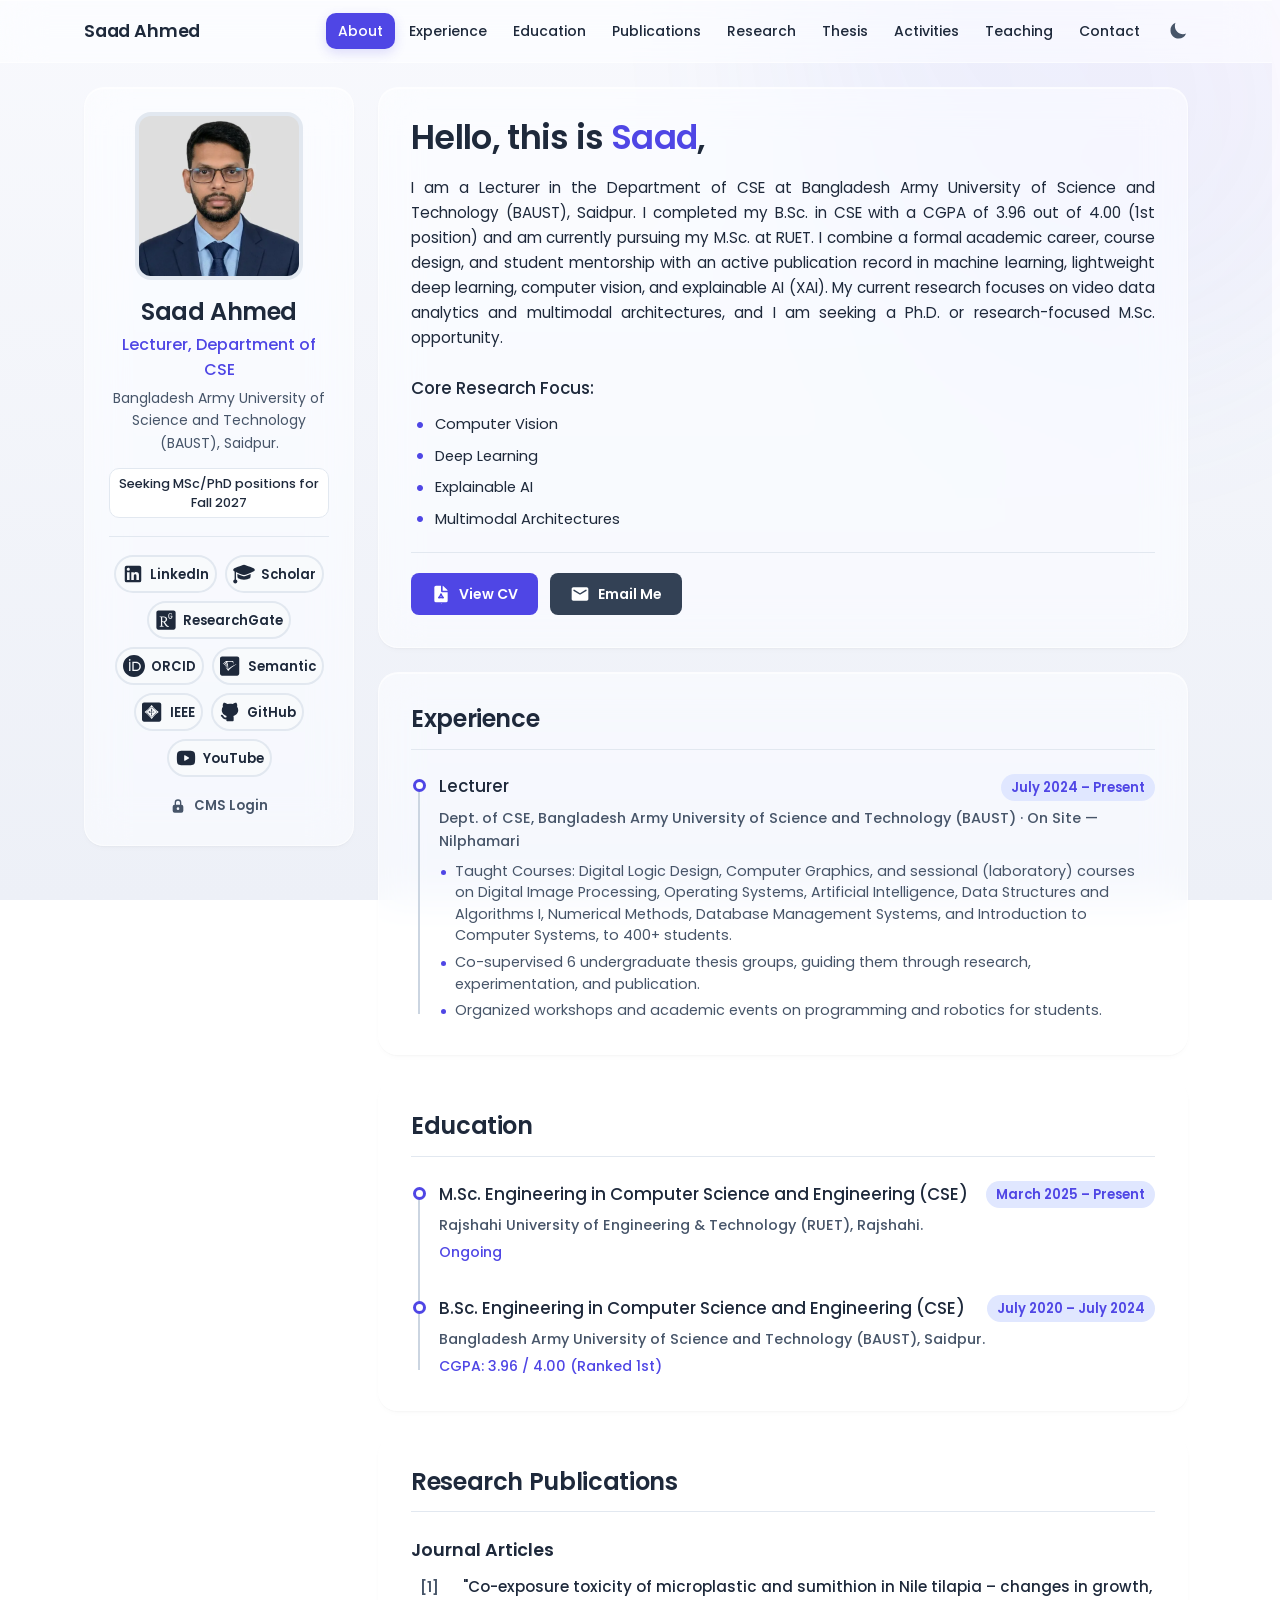
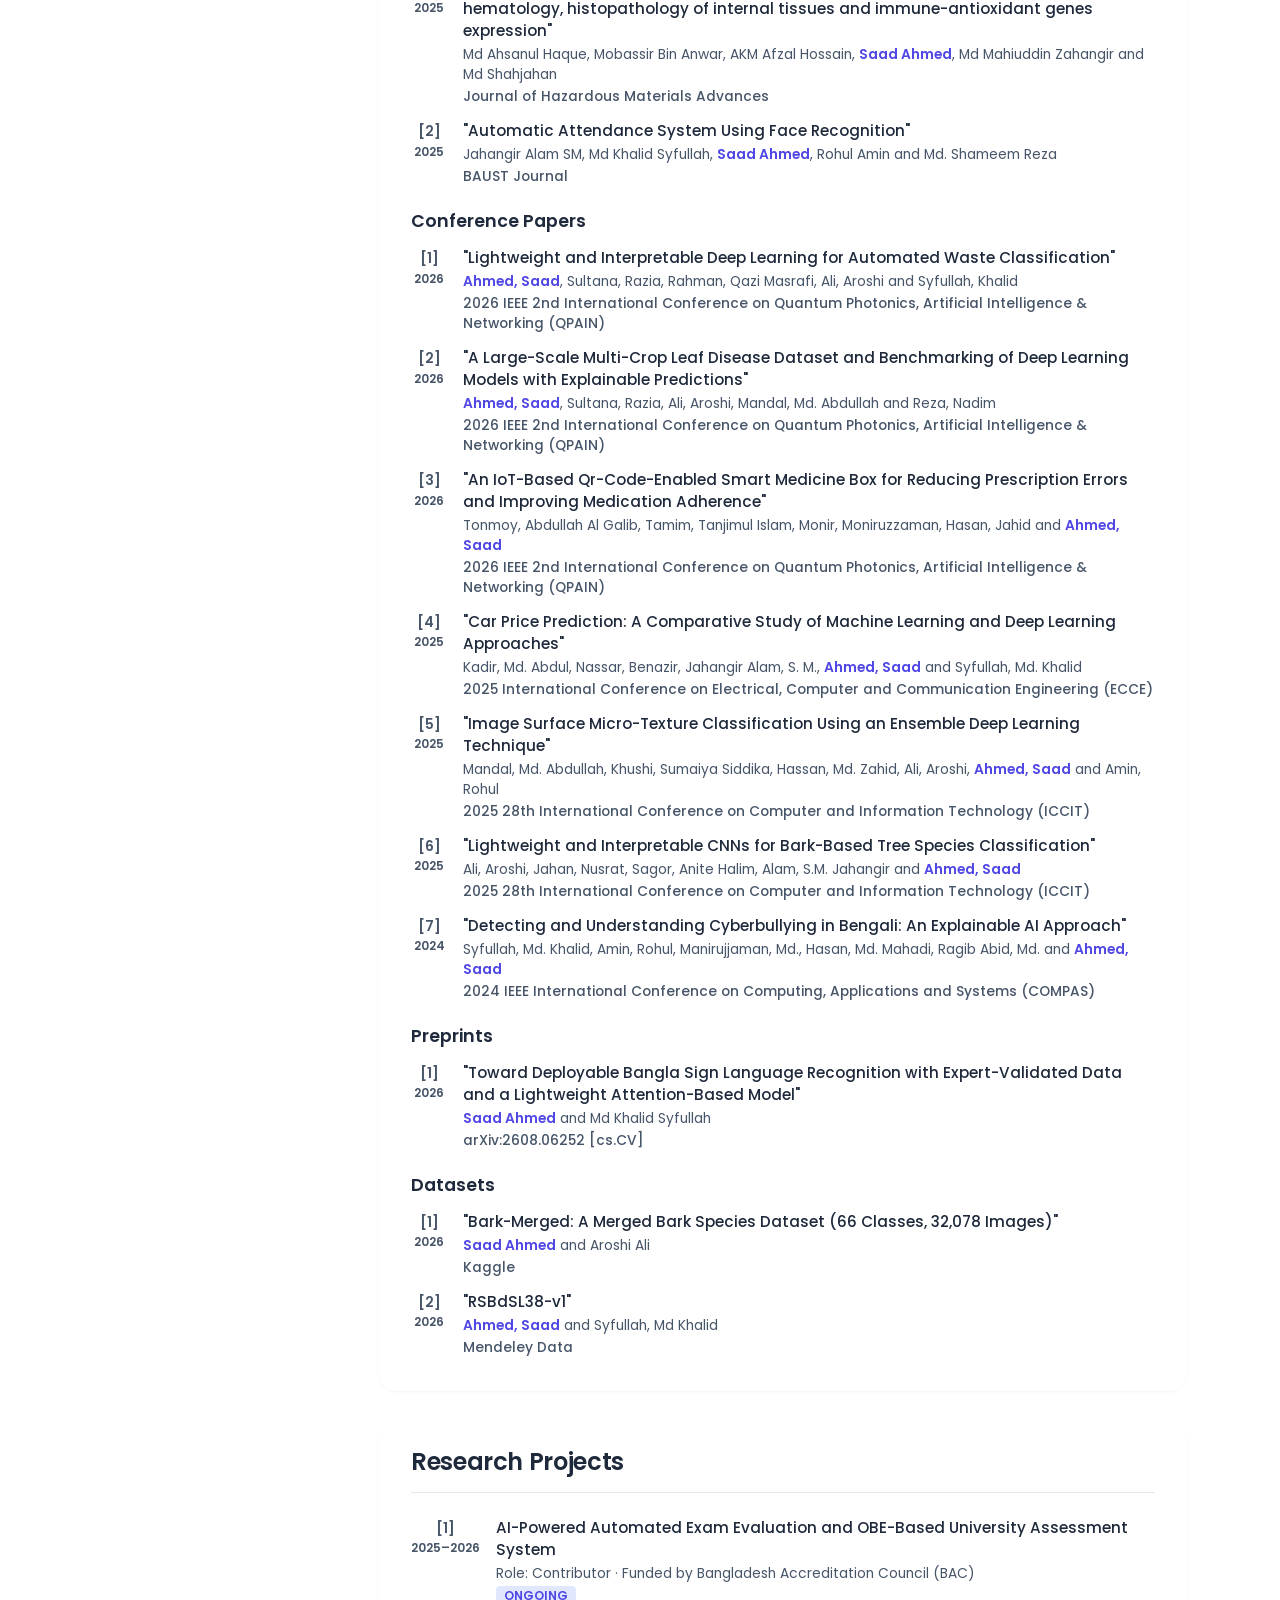
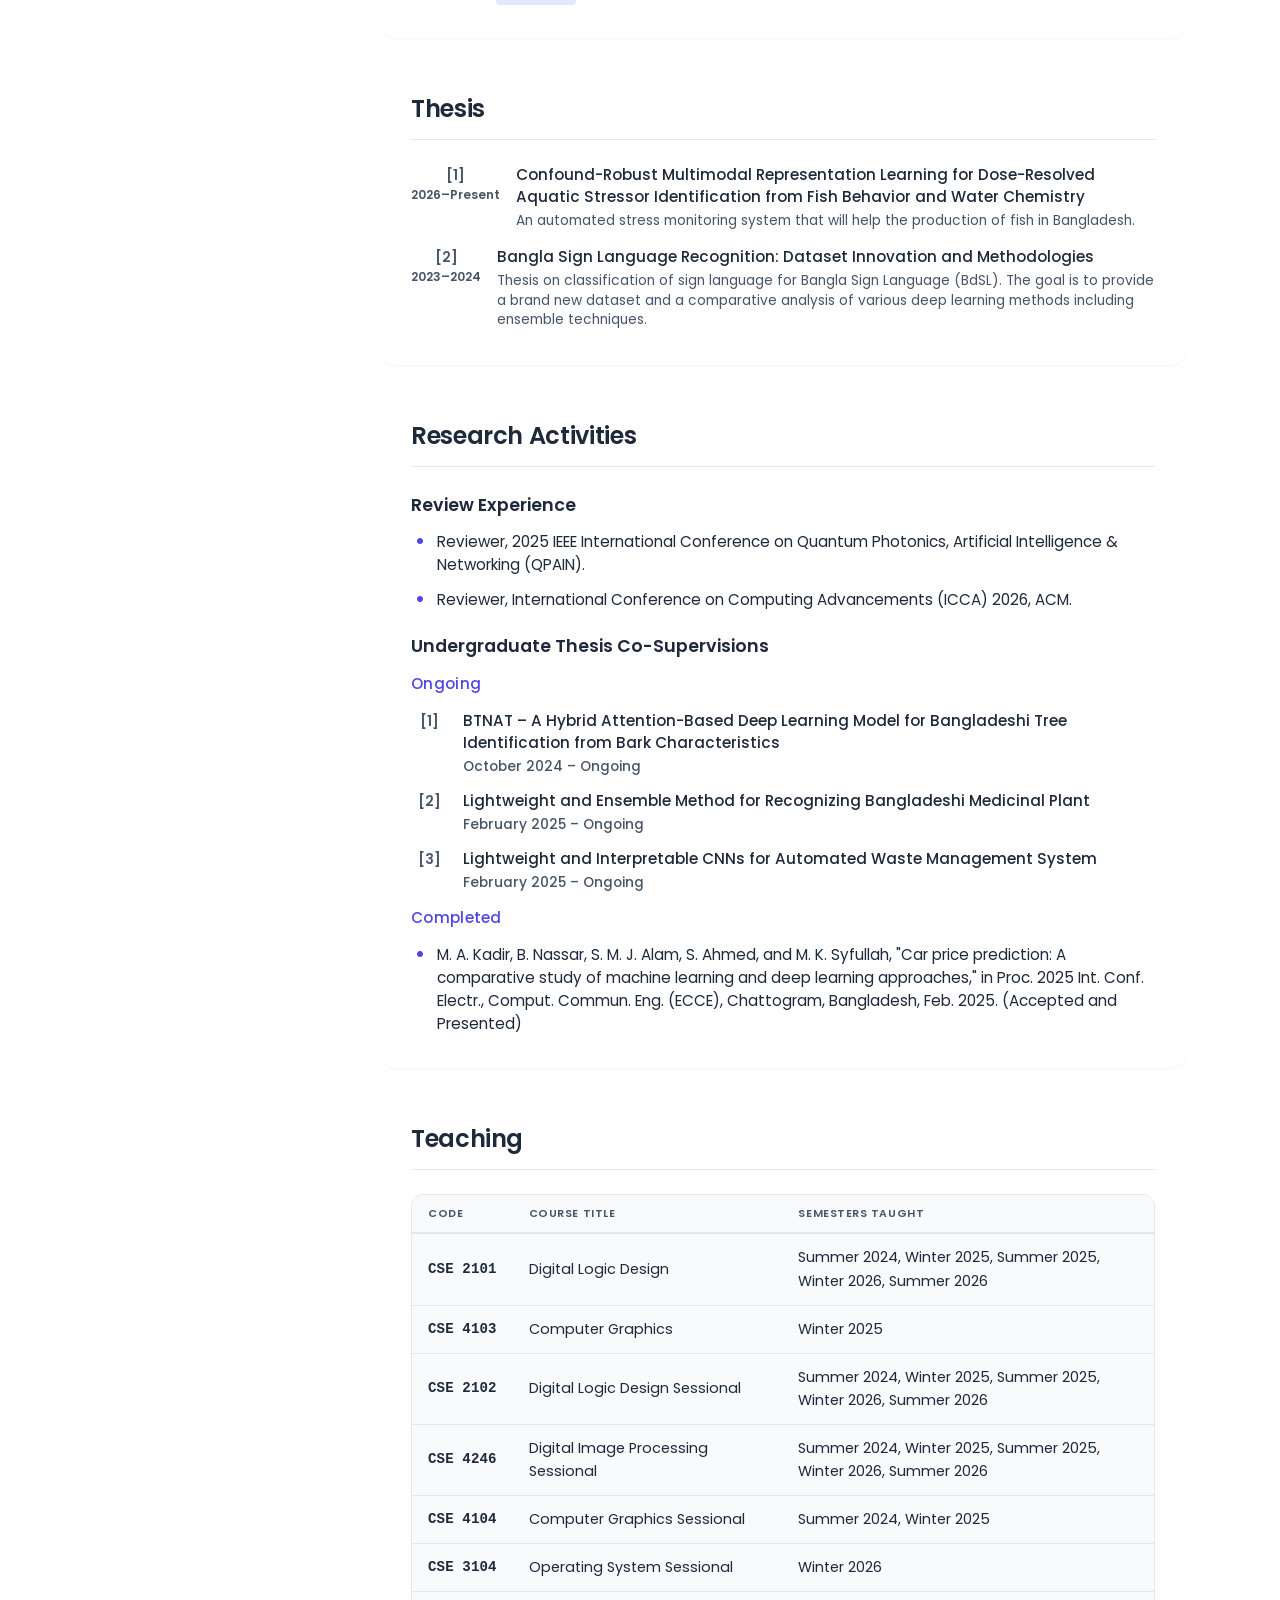
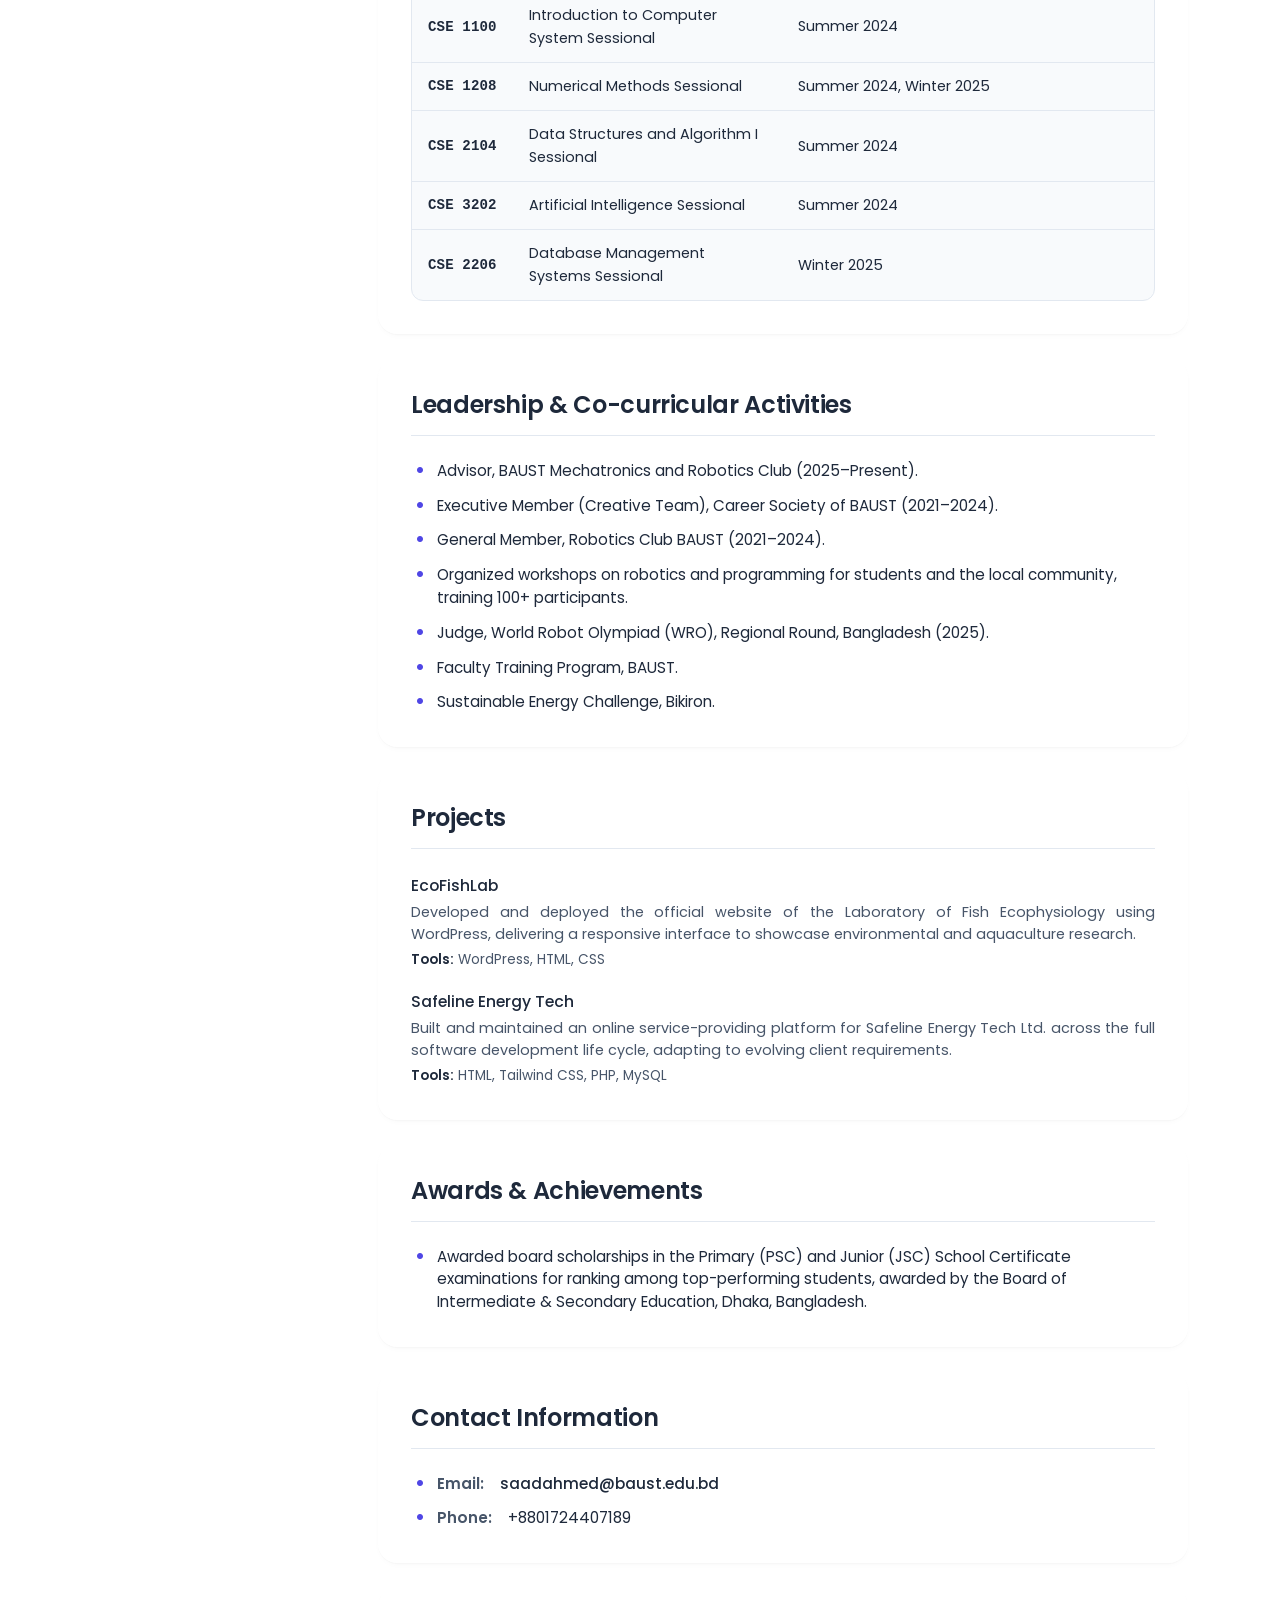
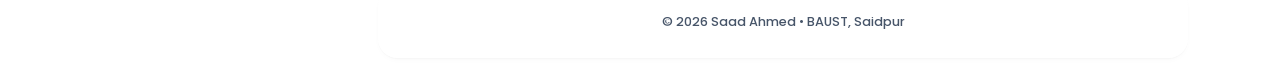
==== index.html @ bf37b059 "updated" ====
<!doctype html>
<html lang="en">
  <head>
    <meta charset="UTF-8" />
    <meta name="viewport" content="width=device-width, initial-scale=1.0" />
    <!-- ═══════════════════════════════════════════════════════════════════════
         SEO Meta Tags: title, description, keywords, canonical, Open Graph.
         Update these manually when role, name, institution, or summary changes.
         These tags control how the page appears in search engines and social media.
         ═══════════════════════════════════════════════════════════════════════ -->
    <title>Saad Ahmed | Lecturer &amp; Researcher | BAUST</title>
    <meta
      name="description"
      content="Saad Ahmed, Lecturer in the Department of CSE at Bangladesh Army University of Science and Technology (BAUST), Saidpur. Researcher in Computer Vision, Deep Learning &amp; Explainable AI (XAI)."
    />
    <meta
      name="keywords"
      content="Saad Ahmed, Saad Ahmed BAUST, Saad Ahmed Lecturer, Saad Ahmed CSE, Saad Ahmed researcher, BAUST CSE, Bangladesh Army University of Science and Technology, Lecturer CSE BAUST, Saidpur, Computer Vision, Deep Learning, Explainable AI, XAI, Multimodal Learning, Lightweight Deep Learning, Image Processing"
    />
    <meta name="author" content="Saad Ahmed" />
    <meta
      name="robots"
      content="index, follow, max-image-preview:large, max-snippet:-1, max-video-preview:-1"
    />
    <meta
      name="google-site-verification"
      content="pctMm_Owh-_QShAJJ7RtRTMfEa1V7vJIi4-xyTDNKeA"
    />
    <link rel="canonical" href="https://saadbaust.github.io/" />
    <meta property="og:type" content="profile" />
    <meta
      property="og:title"
      content="Saad Ahmed | Lecturer &amp; Researcher | BAUST"
    />
    <meta
      property="og:description"
      content="Saad Ahmed, Lecturer in the Department of CSE at Bangladesh Army University of Science and Technology (BAUST), Saidpur. Researcher in Computer Vision, Deep Learning &amp; Explainable AI (XAI)."
    />
    <meta property="og:url" content="https://saadbaust.github.io/" />
    <meta
      property="og:image"
      content="https://saadbaust.github.io/images/saadahmed.png"
    />
    <meta
      property="og:image:secure_url"
      content="https://saadbaust.github.io/images/saadahmed.png"
    />
    <meta
      property="og:image:alt"
      content="Saad Ahmed — Lecturer at BAUST, Researcher in Image Processing and Computer Vision"
    />
    <meta property="og:image:type" content="image/png" />
    <!-- NOTE: keep these width/height values matching the ACTUAL pixel size of
         images/saadahmed.png. For best results in Google / link previews use a
         square image of at least 460×460 (ideally ~1200×1200) and update both
         numbers below + the same dimensions in the JSON-LD ImageObject. -->
    <meta property="og:image:width" content="875" />
    <meta property="og:image:height" content="875" />
    <meta property="og:site_name" content="Saad Ahmed | BAUST" />
    <meta property="og:locale" content="en_US" />
    <meta property="profile:first_name" content="Saad" />
    <meta property="profile:last_name" content="Ahmed" />
    <meta property="profile:username" content="saadbaust" />
    <meta name="twitter:card" content="summary" />
    <meta
      name="twitter:title"
      content="Saad Ahmed | Lecturer &amp; Researcher | BAUST"
    />
    <meta
      name="twitter:description"
      content="Saad Ahmed, Lecturer in the Department of CSE at Bangladesh Army University of Science and Technology (BAUST), Saidpur. Researcher in Computer Vision, Deep Learning &amp; Explainable AI (XAI)."
    />
    <meta
      name="twitter:image"
      content="https://saadbaust.github.io/images/saadahmed.png"
    />
    <meta
      name="twitter:image:alt"
      content="Saad Ahmed — Lecturer at BAUST, Researcher in Image Processing and Computer Vision"
    />

    <!-- ═══════════════════════════════════════════════════════════════════════
         Structured Data (JSON-LD): Schema.org markup for rich search results.
         Enables Google to display enhanced profile cards and academic credentials.
         IMPORTANT: Keep "dateModified" here synchronized with sitemap.xml <lastmod>.
         Update both whenever content changes significantly.
         ═══════════════════════════════════════════════════════════════════════ -->
    <script type="application/ld+json">
      {
        "@context": "https://schema.org",
        "@graph": [
          {
            "@type": "WebSite",
            "@id": "https://saadbaust.github.io/#website",
            "url": "https://saadbaust.github.io/",
            "name": "Saad Ahmed | BAUST",
            "description": "Official academic portfolio of Saad Ahmed, Lecturer in the Department of CSE at Bangladesh Army University of Science and Technology (BAUST).",
            "inLanguage": "en",
            "publisher": { "@id": "https://saadbaust.github.io/#person" }
          },
          {
            "@type": "ImageObject",
            "@id": "https://saadbaust.github.io/#profile-image",
            "url": "https://saadbaust.github.io/images/saadahmed.png",
            "contentUrl": "https://saadbaust.github.io/images/saadahmed.png",
            "width": 875,
            "height": 875,
            "caption": "Saad Ahmed — Lecturer, Department of CSE, BAUST"
          },
          {
            "@type": "CollegeOrUniversity",
            "@id": "https://baust.edu.bd/#organization",
            "name": "Bangladesh Army University of Science and Technology (BAUST)",
            "alternateName": "BAUST",
            "url": "https://baust.edu.bd"
          },
          {
            "@type": "CollegeOrUniversity",
            "@id": "https://www.ruet.ac.bd/#organization",
            "name": "Rajshahi University of Engineering & Technology (RUET)",
            "alternateName": "RUET",
            "url": "https://www.ruet.ac.bd"
          },
          {
            "@type": "ProfilePage",
            "@id": "https://saadbaust.github.io/#webpage",
            "url": "https://saadbaust.github.io/",
            "name": "Saad Ahmed | Lecturer & Researcher | BAUST",
            "description": "Official portfolio of Saad Ahmed, Lecturer in the Department of CSE at Bangladesh Army University of Science and Technology (BAUST), Saidpur. Researcher in Computer Vision, Deep Learning, and Explainable AI.",
            "inLanguage": "en",
            "isPartOf": { "@id": "https://saadbaust.github.io/#website" },
            "primaryImageOfPage": {
              "@id": "https://saadbaust.github.io/#profile-image"
            },
            "image": { "@id": "https://saadbaust.github.io/#profile-image" },
            "mainEntity": { "@id": "https://saadbaust.github.io/#person" },
            "dateModified": "2026-07-26"
          },
          {
            "@type": "Person",
            "@id": "https://saadbaust.github.io/#person",
            "name": "Saad Ahmed",
            "alternateName": "Saad Ahmed BAUST",
            "givenName": "Saad",
            "familyName": "Ahmed",
            "description": "Lecturer at the Department of CSE, Bangladesh Army University of Science and Technology (BAUST), and a researcher in Computer Vision, Deep Learning, and Explainable AI.",
            "url": "https://saadbaust.github.io/",
            "mainEntityOfPage": {
              "@id": "https://saadbaust.github.io/#webpage"
            },
            "image": { "@id": "https://saadbaust.github.io/#profile-image" },
            "jobTitle": "Lecturer",
            "email": "saadahmed@baust.edu.bd",
            "telephone": "+8801724407189",
            "knowsLanguage": ["English", "Bengali"],
            "nationality": "Bangladeshi",
            "worksFor": { "@id": "https://baust.edu.bd/#organization" },
            "affiliation": { "@id": "https://baust.edu.bd/#organization" },
            "hasOccupation": {
              "@type": "Occupation",
              "name": "Lecturer, Department of Computer Science and Engineering"
            },
            "workLocation": {
              "@type": "Place",
              "name": "BAUST, Saidpur Campus",
              "address": {
                "@type": "PostalAddress",
                "addressLocality": "Saidpur",
                "addressRegion": "Rangpur",
                "addressCountry": "BD"
              }
            },
            "alumniOf": [
              { "@id": "https://www.ruet.ac.bd/#organization" },
              { "@id": "https://baust.edu.bd/#organization" }
            ],
            "sameAs": [
              "https://github.com/saadbaust",
              "https://linkedin.com/in/saadbaust",
              "https://scholar.google.com/citations?user=QFARjNcAAAAJ",
              "https://www.semanticscholar.org/author/Saad-Ahmed/2336915789",
              "https://www.researchgate.net/profile/Saad-Ahmed-96",
              "https://youtube.com/@saadbaust",
              "https://orcid.org/0009-0005-5614-3427",
              "https://ieeexplore.ieee.org/author/526065849930602"
            ],
            "knowsAbout": [
              "Computer Vision",
              "Deep Learning",
              "Explainable AI",
              "Multimodal Learning",
              "Lightweight Neural Architectures",
              "Machine Learning",
              "Image Processing"
            ]
          }
        ]
      }
    </script>

    <!-- <link rel="icon" type="image/png" href="images/saadahmed.png" /> -->

    <!-- Browser UI / address-bar color (matches light & dark themes). -->
    <meta
      name="theme-color"
      content="#f8f9fd"
      media="(prefers-color-scheme: light)"
    />
    <meta
      name="theme-color"
      content="#0b0f19"
      media="(prefers-color-scheme: dark)"
    />

    <!-- Apply saved/system theme BEFORE first paint to avoid a light/dark flash. -->
    <script>
      (function () {
        // Default to light (white) mode. Only switch to dark if the visitor
        // has manually chosen it before. No automatic OS-based dark mode.
        var t = localStorage.getItem("theme") || "light";
        document.documentElement.classList.toggle("dark", t === "dark");
      })();
    </script>

    <!-- Poppins web font. Loaded non-render-blocking via the media="print" swap
         trick so it never delays first paint / LCP; <noscript> keeps it working
         with JavaScript disabled. -->
    <link rel="preconnect" href="https://fonts.googleapis.com" />
    <link rel="preconnect" href="https://fonts.gstatic.com" crossorigin />
    <link
      rel="preload"
      as="style"
      href="https://fonts.googleapis.com/css2?family=Poppins:wght@300;400;500;600;700&display=swap"
    />
    <link
      href="https://fonts.googleapis.com/css2?family=Poppins:wght@300;400;500;600;700&display=swap"
      rel="stylesheet"
      media="print"
      onload="this.media='all'"
    />
    <noscript>
      <link
        href="https://fonts.googleapis.com/css2?family=Poppins:wght@300;400;500;600;700&display=swap"
        rel="stylesheet"
      />
    </noscript>

    <!-- ═══════════════════════════════════════════════════════════════════════
         All Styling: Inline CSS with CSS custom properties for theming.
         Light mode colors in :root | Dark mode overrides in html.dark
         No external stylesheets, fonts loaded from Google Fonts CDN.
         ═══════════════════════════════════════════════════════════════════════ -->
    <style>
      :root {
        --bg-main: linear-gradient(180deg, #f8f9fd 0%, #edf0f7 100%);
        --text-main: #1e293b;
        --text-muted: #475569;
        --brand-color: #4f46e5;
        --brand-muted: #e0e7ff;
        --card-bg: rgba(255, 255, 255, 0.52);
        --card-border: rgba(255, 255, 255, 0.55);
        --card-highlight: rgba(255, 255, 255, 0.65);
        --badge-bg: #f8fafc;
        --border-divider: #e2e8f0;
        --shadow:
          0 1px 2px rgba(2, 6, 23, 0.03), 0 3px 8px -4px rgba(2, 6, 23, 0.05);
        --glow-opacity: 0.1;
        --glow-blur: 90px;
        --timeline-line: #cbd5e1;
      }

      html.dark {
        --bg-main: #0b0f19;
        --text-main: #e2e8f0;
        --text-muted: #a3aec1;
        --brand-color: #818cf8;
        --brand-muted: #1e1b4b;
        --card-bg: rgba(17, 23, 40, 0.52);
        --card-border: rgba(129, 140, 248, 0.18);
        --card-highlight: rgba(255, 255, 255, 0.06);
        --badge-bg: #101729;
        --border-divider: #222d44;
        --shadow:
          0 1px 2px rgba(0, 0, 0, 0.12), 0 3px 10px -4px rgba(0, 0, 0, 0.18);
        --glow-opacity: 0.16;
        --glow-blur: 96px;
        --timeline-line: #334155;
      }

      * {
        box-sizing: border-box;
        margin: 0;
        padding: 0;
      }
      body {
        background: var(--bg-main);
        background-attachment: fixed;
        color: var(--text-main);
        font-family:
          "Poppins",
          system-ui,
          -apple-system,
          sans-serif;
        min-height: 100vh;
        display: flex;
        flex-direction: column;
        transition:
          background-color 0.3s,
          color 0.3s;
        line-height: 1.6;
        overflow-x: hidden;
      }

      ::-webkit-scrollbar {
        width: 8px;
        height: 8px;
      }
      ::-webkit-scrollbar-track {
        background: transparent;
      }
      ::-webkit-scrollbar-thumb {
        background: #cbd5e1;
        border-radius: 9999px;
      }
      html.dark ::-webkit-scrollbar-thumb {
        background: #334155;
      }
      ::-webkit-scrollbar-thumb:hover {
        background: #94a3b8;
      }

      .corner-glow {
        position: fixed;
        top: -280px;
        right: -150px;
        width: 700px;
        height: 700px;
        z-index: -10;
        pointer-events: none;
        border-radius: 50%;
        opacity: var(--glow-opacity);
        filter: blur(var(--glow-blur));
        background:
          radial-gradient(
            circle at 32% 34%,
            rgba(99, 102, 241, 0.7),
            transparent 60%
          ),
          radial-gradient(
            circle at 68% 56%,
            rgba(168, 85, 247, 0.5),
            transparent 60%
          ),
          radial-gradient(
            circle at 52% 80%,
            rgba(56, 189, 248, 0.34),
            transparent 62%
          );
      }

      .sr-only {
        position: absolute;
        width: 1px;
        height: 1px;
        padding: 0;
        margin: -1px;
        overflow: hidden;
        clip: rect(0, 0, 0, 0);
        white-space: nowrap;
        border-width: 0;
      }
      /* Keyboard accessibility: Reveal "Skip to content" link when focused.
         Essential for screen reader and keyboard-only navigation users. */
      .sr-only:focus {
        position: fixed;
        top: 12px;
        left: 12px;
        width: auto;
        height: auto;
        padding: 10px 16px;
        margin: 0;
        overflow: visible;
        clip: auto;
        white-space: normal;
        background: #4f46e5;
        color: #ffffff;
        font-weight: 600;
        font-size: 0.875rem;
        border-radius: 8px;
        box-shadow: var(--shadow);
        z-index: 100;
      }

      /* Scroll behavior: Smooth anchoring with padding to account for sticky header.
         Stable gutter prevents content shift when scrollbar appears/disappears. */
      html {
        /* Poppins runs wider/larger than Inter, so keep the base at the
           browser default (16px). Matches the reference site's compact feel. */
        font-size: 100%;
        scroll-behavior: smooth;
        scroll-padding-top: 80px;
        scrollbar-gutter: stable;
      }
      @media (prefers-reduced-motion: reduce) {
        html {
          scroll-behavior: auto;
        }
        .corner-glow {
          animation: none;
        }
      }

      .app-wrapper {
        display: flex;
        width: 100%;
        max-width: 1152px;
        margin: 0 auto;
        padding: 0 24px;
        gap: 24px;
        flex-grow: 1;
      }
      aside {
        width: 208px;
        flex-shrink: 0;
        padding: 24px 0;
        position: sticky;
        top: 0;
        height: max-content;
      }
      .nav-block {
        display: flex;
        flex-direction: column;
        gap: 6px;
      }
      .nav-caption {
        padding: 16px 16px 4px 16px;
        font-size: 0.68rem;
        font-weight: 600;
        text-transform: uppercase;
        letter-spacing: 0.05em;
        color: var(--text-muted);
      }
      .nav-caption:first-child {
        padding-top: 4px;
      }

      .sidebar-link {
        display: flex;
        align-items: center;
        padding: 8px 16px;
        border-radius: 12px;
        color: var(--text-main);
        font-weight: 500;
        font-size: 0.875rem;
        text-decoration: none;
        transition:
          background-color 0.15s,
          color 0.15s;
      }
      .sidebar-link:hover {
        background-color: rgba(0, 0, 0, 0.05);
      }
      html.dark .sidebar-link:hover {
        background-color: rgba(255, 255, 255, 0.05);
      }
      .sidebar-link.active {
        background-color: #4f46e5 !important;
        color: #ffffff !important;
        box-shadow: 0 4px 12px rgba(79, 70, 229, 0.18);
      }
      html.dark .sidebar-link.active {
        background-color: #6366f1 !important;
        box-shadow: 0 4px 14px rgba(99, 102, 241, 0.28);
      }

      .cms-divider {
        margin-top: 16px;
        padding-top: 16px;
        border-top: 1px solid var(--border-divider);
      }

      .theme-toggle-btn {
        background: transparent;
        border: none;
        width: 100%;
        cursor: pointer;
        gap: 10px;
      }
      .theme-toggle-btn .theme-icon {
        width: 18px;
        height: 18px;
        flex-shrink: 0;
      }
      .theme-toggle-btn .icon-sun {
        display: none;
      }
      .theme-toggle-btn .icon-moon {
        display: inline-block;
      }
      html.dark .theme-toggle-btn .icon-sun {
        display: inline-block;
      }
      html.dark .theme-toggle-btn .icon-moon {
        display: none;
      }
      main {
        flex-grow: 1;
        width: 100%;
        padding: 24px 0;
        display: flex;
        flex-direction: column;
        gap: 24px;
      }

      .content-block {
        background: var(--card-bg);
        backdrop-filter: blur(20px) saturate(1.55);
        border-radius: 20px;
        border: 1px solid var(--card-border);
        box-shadow: var(--shadow), inset 0 1px 0 var(--card-highlight);
        padding: 32px;
        scroll-margin-top: 88px;
      }

      .title-subtitle {
        font-size: 1rem;
        color: var(--brand-color);
        font-weight: 500;
        margin-top: 8px;
      }
      .institution-txt {
        font-size: 0.875rem;
        color: var(--text-muted);
        margin-top: 4px;
      }
      /* "Seeking positions" line shown in a subtle white card under the role. */
      .profile-target {
        display: inline-block;
        margin-top: 13px;
        padding: 5px;
        font-size: 0.8rem;
        font-weight: 500;
        line-height: 1.5;
        color: var(--text-main);
        background: #ffffff;
        border: 1px solid var(--border-divider);
        border-radius: 10px;
      }
      /* In dark mode a white card + light text would vanish — keep it readable. */
      html.dark .profile-target {
        background: var(--badge-bg);
      }

      .section-heading {
        font-size: 1.5rem;
        font-weight: 600;
        letter-spacing: -0.015em;
        line-height: 1.15;
        margin-bottom: 24px;
        display: flex;
        align-items: center;
        gap: 12px;
        color: var(--text-main);
      }
      .section-heading-wrap {
        display: flex;
        align-items: center;
        gap: 12px;
        margin-bottom: 24px;
        padding-bottom: 16px;
        border-bottom: 1px solid var(--border-divider);
      }
      .section-icon-pill {
        padding: 10px;
        background: rgba(79, 70, 229, 0.08);
        color: var(--brand-color);
        border-radius: 12px;
        display: flex;
        align-items: center;
        justify-content: center;
        flex-shrink: 0;
      }
      html.dark .section-icon-pill {
        background: rgba(99, 102, 241, 0.15);
      }
      .about-paragraph {
        font-size: 0.95rem;
        color: var(--text-main);
        line-height: 1.65;
        margin-bottom: 14px;
        text-align: justify;
        hyphens: auto;
      }
      .about-paragraph:last-child {
        margin-bottom: 0;
      }

      .interests-title {
        font-size: 1.05rem;
        font-weight: 500;
        margin-top: 24px;
        margin-bottom: 12px;
        color: var(--text-main);
      }
      .interests-list {
        list-style: none;
        display: flex;
        flex-direction: column;
        gap: 8px;
        padding-left: 4px;
      }
      .interests-list li {
        font-size: 0.92rem;
        display: flex;
        align-items: center;
        gap: 10px;
        color: var(--text-main);
      }
      .interests-list li::before {
        content: "•";
        color: var(--brand-color);
        font-weight: bold;
        font-size: 1.2rem;
        line-height: 1;
      }

      /* Timeline Layout: Experience and Education sections use this structure.
         Vertical line with dots for each entry, positioned to the left. */
      .timeline-container {
        position: relative;
        padding-left: 28px;
        margin-top: 16px;
      }
      .timeline-container::before {
        content: "";
        position: absolute;
        left: 7px;
        top: 8px;
        bottom: 8px;
        width: 2px;
        background-color: var(--timeline-line);
      }
      .timeline-item {
        position: relative;
        margin-bottom: 32px;
      }
      .timeline-item:last-child {
        margin-bottom: 0;
      }
      .timeline-dot {
        position: absolute;
        left: -26.5px;
        top: 6px;
        width: 13px;
        height: 13px;
        border-radius: 50%;
        background-color: #ffffff;
        border: 3px solid var(--brand-color);
        /* box-shadow: 0 0 0 4px var(--brand-muted); */
        z-index: 10;
        transition: background-color 0.2s;
      }
      html.dark .timeline-dot {
        background-color: #0b0f19;
      }
      .timeline-header {
        display: flex;
        flex-wrap: wrap;
        justify-content: space-between;
        align-items: flex-start;
        gap: 6px;
        margin-bottom: 6px;
      }
      .job-title,
      .edu-degree {
        font-size: 1.05rem;
        font-weight: 500;
        color: var(--text-main);
      }
      .job-duration,
      .edu-duration {
        font-size: 0.82rem;
        font-weight: 600;
        color: var(--brand-color);
        background: var(--brand-muted);
        padding: 3px 10px;
        border-radius: 9999px;
      }
      .company-name,
      .edu-school {
        font-size: 0.9rem;
        font-weight: 500;
        color: var(--text-muted);
        margin-bottom: 4px;
      }
      .edu-grade {
        font-size: 0.88rem;
        color: #4f46e5;
        font-weight: 500;
      }
      .job-desc {
        font-size: 0.9rem;
        color: var(--text-muted);
        margin-top: 6px;
        text-align: justify;
        hyphens: auto;
      }
      /* Bulleted job description with small dots. */
      .job-desc-list {
        list-style: none;
        margin-top: 8px;
        display: flex;
        flex-direction: column;
        gap: 5px;
      }
      .job-desc-list li {
        position: relative;
        padding-left: 16px;
        font-size: 0.9rem;
        line-height: 1.5;
        color: var(--text-muted);
      }
      .job-desc-list li::before {
        content: "";
        position: absolute;
        left: 2px;
        top: 0.62em;
        width: 5px;
        height: 5px;
        border-radius: 50%;
        background: var(--brand-color);
      }

      /* Publication list sub-headings (Journal Articles, Conference Papers,
         Preprints, Datasets). */
      .pub-subheading {
        font-size: 1.1rem;
        font-weight: 600;
        color: var(--text-main);
        margin: 20px 0 12px;
        display: flex;
        align-items: center;
        gap: 8px;
      }
      /* Only the first sub-heading directly under a section title loses its top
         margin. Nested wrappers (Preprints, Datasets) keep their spacing. */
      .section-heading-wrap + .pub-subheading {
        margin-top: 0;
      }

      .pub-row-item {
        display: flex;
        gap: 16px;
        align-items: flex-start;
        margin-bottom: 13px;
        line-height: 1.45;
      }
      .pub-row-item:last-child {
        margin-bottom: 0;
      }
      .pub-row-idx {
        display: flex;
        flex-direction: column;
        align-items: center;
        min-width: 36px;
        padding-top: 2px;
        flex-shrink: 0;
      }
      .pub-row-idx .pub-idx-num {
        font-weight: 600;
        color: var(--text-muted);
        font-size: 0.85rem;
        line-height: 1.5;
      }
      .pub-row-idx .pub-idx-year {
        font-size: 0.75rem;
        font-weight: 600;
        color: var(--text-muted);
        line-height: 1.5;
      }
      .pub-row-content {
        flex-grow: 1;
      }

      .pub-title {
        font-weight: 500;
        font-size: 0.95rem;
        color: var(--text-main);
        margin-bottom: 3px;
      }
      .pub-title a {
        color: inherit;
        text-decoration: none;
      }
      .pub-title a:hover,
      .pub-title a:focus {
        color: var(--brand-color);
        text-decoration: none;
      }
      .pub-authors {
        font-size: 0.86rem;
        line-height: 1.45;
        color: var(--text-muted);
        margin-bottom: 2px;
      }
      .pub-venue {
        font-size: 0.86rem;
        font-weight: 500;
        color: var(--text-muted);
        display: flex;
        flex-wrap: wrap;
        gap: 8px;
        align-items: center;
      }
      .pub-meta-badge {
        font-size: 0.75rem;
        background: var(--brand-muted);
        color: var(--brand-color);
        padding: 1px 8px;
        border-radius: 4px;
        font-weight: 600;
        text-transform: uppercase;
      }

      /* Co-supervision status sub-titles (Ongoing / Completed). */
      .cosup-status-title {
        font-size: 0.95rem;
        font-weight: 500;
        color: var(--brand-color);
        margin: 4px 0 14px;
        letter-spacing: 0.02em;
      }
      .cosup-status-title + .academic-list {
        margin-top: 2px;
      }

      /* Simple text entries (Projects) — plain, low-emphasis, CV-style. */
      #dev-projects-container {
        display: flex;
        flex-direction: column;
        gap: 18px;
      }
      .simple-entry-title {
        font-size: 0.98rem;
        font-weight: 500;
        color: var(--text-main);
        margin-bottom: 4px;
      }
      .simple-entry-desc {
        font-size: 0.9rem;
        line-height: 1.5;
        color: var(--text-muted);
        margin-bottom: 4px;
        text-align: justify;
        hyphens: auto;
      }
      .simple-entry-meta {
        font-size: 0.85rem;
        color: var(--text-muted);
      }
      .simple-entry-meta .meta-label {
        font-weight: 600;
        color: var(--text-main);
      }

      /* Skills Section: Tag-based layout for technical competencies.
         Flex wrap for responsive arrangement across screen sizes. */
      .skills-category-title {
        font-size: 0.95rem;
        font-weight: 500;
        margin: 16px 0 8px;
        color: var(--text-main);
      }
      .skills-category-title:first-of-type {
        margin-top: 0;
      }
      .skills-flex {
        display: flex;
        flex-wrap: wrap;
        gap: 8px;
        margin-bottom: 16px;
      }
      .skills-flex:last-of-type {
        margin-bottom: 0;
      }
      .skill-tag {
        background: var(--badge-bg);
        border: 1px solid var(--border-divider);
        font-size: 0.85rem;
        font-weight: 500;
        padding: 6px 14px;
        border-radius: 8px;
        color: var(--text-main);
      }

      /* Teaching Table: Course list layout with responsive scrolling.
         Populated from data.json via CMS; static fallback in HTML as no-JS backup. */
      .table-wrapper {
        width: 100%;
        overflow-x: auto;
        border: 1px solid var(--border-divider);
        border-radius: 12px;
        background: var(--badge-bg);
      }
      .teaching-table {
        width: 100%;
        border-collapse: collapse;
        text-align: left;
        font-size: 0.9rem;
      }
      .teaching-table th {
        background: transparent;
        color: var(--text-muted);
        font-weight: 600;
        font-size: 0.68rem;
        text-transform: uppercase;
        letter-spacing: 0.05em;
        padding: 10px 16px;
        border-bottom: 2px solid var(--border-divider);
      }
      .teaching-table td {
        padding: 12px 16px;
        border-bottom: 1px solid var(--border-divider);
        color: var(--text-main);
      }
      .teaching-table tr:last-child td {
        border-bottom: none;
      }
      .course-code {
        font-family: monospace;
        font-weight: 700;
        color: var(--brand-color);
        font-size: 0.88rem;
        letter-spacing: 0.01em;
        white-space: nowrap;
      }

      /* Academic Lists: Bulleted lists for certifications, activities, contacts.
         Uses bullet styling with brand color accent dots. */
      .academic-list {
        list-style: none;
        display: flex;
        flex-direction: column;
        gap: 12px;
        padding-left: 4px;
      }
      .academic-list-item {
        font-size: 0.95rem;
        color: var(--text-main);
        display: flex;
        align-items: flex-start;
        gap: 12px;
        line-height: 1.5;
      }
      .academic-list-item::before {
        content: "•";
        color: var(--brand-color);
        font-weight: bold;
        font-size: 1.2rem;
        line-height: 1;
        padding-top: 1px;
      }

      .contact-list-link {
        color: inherit;
        text-decoration: none;
        font-weight: 500;
        transition: color 0.15s;
      }
      .contact-list-link:hover {
        color: var(--brand-color);
      }
      .contact-label {
        font-weight: 600;
        color: var(--text-muted);
        margin-right: 4px;
      }

      /* Hero Section: Profile photo, name, title, and action buttons (CV, Email).
         Flexbox layout that stacks vertically on mobile. */
      .hero-section {
        position: relative;
      }
      .hero-flex-box {
        display: flex;
        flex-direction: row;
        align-items: flex-start;
        gap: 28px;
      }
      .photo-frame {
        width: 180px;
        height: 180px;
        flex-shrink: 0;
        border-radius: 16px;
        padding: 4px;
        /* border: 2px solid var(--brand-muted); */
        background: #e2e8f0;
      }
      .photo-frame img {
        width: 100%;
        height: 100%;
        object-fit: cover;
        border-radius: 12px;
      }

      .hero-actions {
        display: flex;
        flex-wrap: wrap;
        align-items: center;
        gap: 12px;
        margin-top: 20px;
        padding-top: 20px;
        border-top: 1px solid var(--border-divider);
      }
      .btn {
        display: inline-flex;
        align-items: center;
        gap: 8px;
        font-weight: 600;
        font-size: 0.875rem;
        padding: 10px 20px;
        border-radius: 8px;
        text-decoration: none;
        transition: background-color 0.2s;
        cursor: pointer;
      }
      .btn-primary {
        background-color: #4f46e5;
        color: white;
      }
      .btn-primary:hover {
        background-color: #4338ca;
      }
      .btn-secondary {
        background-color: #334155;
        color: white;
      }
      .btn-secondary:hover {
        background-color: #1e293b;
      }
      html.dark .btn-secondary {
        background-color: #475569;
      }
      html.dark .btn-secondary:hover {
        background-color: #334155;
      }

      /* Social Links: Profile badges for LinkedIn, Scholar, GitHub, etc.
         Hover effects with platform-specific colors. Center-aligned on mobile. */
      .social-footer-block {
        margin-top: 20px;
        padding-top: 20px;
        border-top: 1px solid var(--border-divider);
      }
      .social-badges-list {
        display: flex;
        flex-wrap: wrap;
        justify-content: center;
        gap: 8px;
      }
      .social-badge-item {
        display: inline-flex;
        align-items: center;
        gap: 6px;
        font-size: 0.82rem;
        font-weight: 600;
        text-decoration: none;
        color: var(--text-main);
        background: var(--badge-bg);
        border: 2px solid var(--border-divider);
        padding: 6px;
        border-radius: 9999px;
        transition: all 0.2s;
      }
      .social-badge-item:hover {
        background: #ffffff;
      }
      html.dark .social-badge-item:hover {
        background: #1c2a45;
      }

      .social-badge-item.linkedin:hover {
        color: #0a66c2;
      }
      .social-badge-item.scholar:hover {
        color: #4285f4;
      }
      .social-badge-item.orcid:hover {
        color: #a6ce39;
      }
      .social-badge-item.github:hover {
        color: #24292e;
      }
      html.dark .social-badge-item.github:hover {
        color: #ffffff;
      }
      .social-badge-item.researchgate:hover {
        color: #00ccbb;
      }
      .social-badge-item.ieee:hover {
        color: #00629b;
      }
      html.dark .social-badge-item.ieee:hover {
        color: #60a5fa;
      }
      .social-badge-item.semantic-scholar:hover {
        color: #52b788;
      }
      .social-badge-item.youtube:hover {
        color: #ff0000;
      }

      @media (max-width: 1024px) {
        .app-wrapper {
          flex-direction: column;
          padding: 0 16px;
          gap: 0;
        }

        .hero-flex-box {
          flex-direction: column;
          align-items: center;
          text-align: center;
        }
        .hero-actions {
          justify-content: center;
        }
        .social-badges-list {
          justify-content: center;
        }
      }

      /* Back-to-Top Button: Fixed position button appears after scrolling 400px.
         Smooth scroll animation, accessible with aria-label. */
      .back-to-top {
        position: fixed;
        bottom: 24px;
        right: 24px;
        z-index: 60;
        width: 46px;
        height: 46px;
        display: flex;
        align-items: center;
        justify-content: center;
        border: none;
        border-radius: 50%;
        background-color: #4f46e5;
        color: #ffffff;
        cursor: pointer;
        box-shadow: 0 6px 18px rgba(79, 70, 229, 0.35);
        opacity: 0;
        visibility: hidden;
        transform: translateY(12px);
        transition:
          opacity 0.25s ease,
          transform 0.25s ease,
          visibility 0.25s,
          background-color 0.2s;
      }
      .back-to-top.visible {
        opacity: 1;
        visibility: visible;
        transform: translateY(0);
      }
      .back-to-top:hover {
        background-color: #4338ca;
      }
      html.dark .back-to-top {
        background-color: #6366f1;
        box-shadow: 0 6px 18px rgba(99, 102, 241, 0.4);
      }
      html.dark .back-to-top:hover {
        background-color: #818cf8;
      }
      .back-to-top svg {
        width: 22px;
        height: 22px;
      }
      @media (max-width: 1024px) {
        .back-to-top {
          bottom: 18px;
          right: 18px;
        }
      }
      /* ═══════════════════════════════════════════════════════════════════════
         Desktop Layout: Top navbar + left profile rail + main content area.
         Responsive: Collapses to hamburger menu and stacked layout on mobile (<1024px).
         ═══════════════════════════════════════════════════════════════════════ */

      /* Top Navigation Bar: Sticky header with brand name, section links, theme toggle. */
      .top-navbar {
        position: sticky;
        top: 0;
        z-index: 50;
        width: 100%;
        background: var(--card-bg);
        backdrop-filter: blur(20px) saturate(1.55);
        border-bottom: 1px solid var(--card-border);
        box-shadow: inset 0 1px 0 var(--card-highlight);
      }
      .nav-inner {
        max-width: 1152px;
        margin: 0 auto;
        padding: 0 24px;
        height: 62px;
        display: flex;
        align-items: center;
        gap: 16px;
      }
      .nav-brand {
        font-weight: 600;
        font-size: 1.1rem;
        letter-spacing: -0.01em;
        color: var(--text-main);
        text-decoration: none;
        white-space: nowrap;
        flex-shrink: 0;
      }
      .nav-brand:hover {
        color: var(--brand-color);
      }
      .nav-links {
        display: flex;
        align-items: center;
        gap: 2px;
        margin-left: auto;
        flex-wrap: wrap;
        justify-content: flex-end;
      }
      .nav-link {
        padding: 7px 12px;
        border-radius: 10px;
        font-size: 0.875rem;
        font-weight: 500;
        color: var(--text-main);
        text-decoration: none;
        white-space: nowrap;
        transition:
          background-color 0.15s,
          color 0.15s;
      }
      .nav-link:hover {
        background: rgba(0, 0, 0, 0.05);
        color: var(--brand-color);
      }
      html.dark .nav-link:hover {
        background: rgba(255, 255, 255, 0.06);
      }
      .nav-link.active {
        background: #4f46e5 !important;
        color: #ffffff !important;
        box-shadow: 0 4px 12px rgba(79, 70, 229, 0.18);
      }
      html.dark .nav-link.active {
        background: #6366f1 !important;
      }
      .nav-tools {
        display: flex;
        align-items: center;
        gap: 6px;
        flex-shrink: 0;
      }
      .nav-tool-btn {
        display: inline-flex;
        align-items: center;
        justify-content: center;
        width: 38px;
        height: 38px;
        padding: 0;
        border: none;
        background: transparent;
        border-radius: 10px;
        color: var(--text-muted);
        cursor: pointer;
        text-decoration: none;
        transition:
          background-color 0.15s,
          color 0.15s;
      }
      .nav-tool-btn:hover {
        background: rgba(0, 0, 0, 0.05);
        color: var(--brand-color);
      }
      html.dark .nav-tool-btn:hover {
        background: rgba(255, 255, 255, 0.06);
      }
      /* Override the full-width sidebar variant of the toggle for the navbar. */
      .top-navbar .theme-toggle-btn {
        width: auto;
        gap: 0;
      }
      .nav-tool-btn .theme-icon {
        width: 20px;
        height: 20px;
      }
      .nav-hamburger {
        display: none;
      }

      /* Left Profile Rail: Sticky sidebar on desktop with photo, name, social links.
         Becomes a stacked card above main content on mobile screens. */
      .app-wrapper {
        align-items: flex-start;
      }
      aside.profile-rail {
        width: 270px;
        flex-shrink: 0;
        padding: 24px 0;
        position: static;
        height: max-content;
      }
      .profile-card {
        padding: 24px;
        text-align: center;
      }
      .profile-card .photo-frame {
        width: 168px;
        height: 168px;
        margin: 0 auto 18px;
      }
      .profile-name {
        font-size: 1.5rem;
        font-weight: 600;
        letter-spacing: -0.02em;
        line-height: 1.15;
        color: var(--text-main);
      }
      .profile-card .title-subtitle {
        margin-top: 6px;
      }
      .profile-card .institution-txt {
        margin-top: 4px;
      }
      .profile-card .profile-target {
        margin-top: 14px;
      }
      .profile-card .social-footer-block {
        margin-top: 18px;
        padding-top: 18px;
      }
      .profile-card .social-badges-list {
        justify-content: center;
      }
      .profile-cms {
        display: inline-flex;
        align-items: center;
        gap: 8px;
        margin-top: 18px;
        font-size: 0.82rem;
        font-weight: 600;
        color: var(--text-muted);
        text-decoration: none;
        transition: color 0.15s;
      }
      .profile-cms:hover {
        color: var(--brand-color);
      }

      /* About greeting + actions */
      .about-greeting {
        font-size: clamp(1.7rem, 3.4vw, 2.1rem);
        font-weight: 600;
        letter-spacing: -0.02em;
        line-height: 1.1;
        color: var(--text-main);
        margin-bottom: 18px;
      }
      .about-greeting .greeting-name {
        color: var(--brand-color);
      }
      .about-actions {
        display: flex;
        flex-wrap: wrap;
        gap: 12px;
        margin-top: 20px;
        padding-top: 20px;
        border-top: 1px solid var(--border-divider);
      }

      /* Mobile Responsive (max-width: 1024px):
         - Hamburger menu for nav links (appears in collapsed state)
         - Profile rail stacks above main content
         - Single-column layout, centered text
         - Adjusted spacing and touch-friendly sizes */
      @media (max-width: 1024px) {
        .nav-inner {
          height: 58px;
          gap: 10px;
        }
        .nav-brand {
          margin-right: auto;
        }
        .nav-links {
          position: absolute;
          top: 100%;
          left: 0;
          right: 0;
          z-index: 49;
          margin-left: 0;
          flex-direction: column;
          align-items: stretch;
          gap: 4px;
          padding: 10px 16px 14px;
          background: #ffffff;
          border-bottom: 1px solid var(--border-divider);
          box-shadow: var(--shadow);
          display: none;
        }
        html.dark .nav-links {
          background: #151b2c;
        }
        .nav-links.open {
          display: flex;
        }
        .nav-link {
          padding: 10px 14px;
        }
        .nav-hamburger {
          display: inline-flex;
        }

        .app-wrapper {
          align-items: stretch;
        }
        aside.profile-rail {
          position: static;
          width: 100%;
          top: auto;
          padding: 24px 0 0;
          transform: none;
          background: transparent;
          border-right: none;
          height: max-content;
          z-index: auto;
        }
        /* Out-specify the leftover drawer rule (html.dark aside) so the
           profile rail stays transparent in dark mode on mobile too — fixes
           the dark block showing under the profile card. */
        html.dark aside.profile-rail {
          background: transparent;
        }
      }
    </style>
  </head>

  <!-- ===================== PAGE BODY ===================== -->
  <body>
    <a href="#main" class="sr-only">Skip to content</a>
    <div aria-hidden="true" class="corner-glow"></div>

    <!-- Mobile-only top bar (name + theme toggle + hamburger). Hidden on desktop. -->
    <!-- Top navigation bar (sticky on all sizes). Brand on the left, section
         links on the right; collapses to a hamburger dropdown on mobile. -->
    <header class="top-navbar">
      <div class="nav-inner">
        <a href="#main" class="nav-brand">Saad Ahmed</a>
        <nav class="nav-links" id="nav-links">
          <a href="#about-section" class="nav-link">About</a>
          <a href="#experience" class="nav-link">Experience</a>
          <a href="#education" class="nav-link">Education</a>
          <a href="#publications" class="nav-link">Publications</a>
          <a href="#projects" class="nav-link">Research</a>
          <a href="#thesis" class="nav-link">Thesis</a>
          <a href="#research-activities" class="nav-link">Activities</a>
          <a href="#teaching" class="nav-link">Teaching</a>
          <a href="#contact" class="nav-link">Contact</a>
        </nav>
        <div class="nav-tools">
          <button
            id="theme-toggle"
            class="nav-tool-btn theme-toggle-btn"
            type="button"
            aria-label="Toggle light/dark theme"
          >
            <svg
              class="theme-icon icon-moon"
              fill="currentColor"
              viewBox="0 0 24 24"
              aria-hidden="true"
            >
              <path
                d="M21.752 15.002A9.718 9.718 0 0 1 18 15.75c-5.385 0-9.75-4.365-9.75-9.75 0-1.33.266-2.597.748-3.752A9.753 9.753 0 0 0 3 11.25C3 16.635 7.365 21 12.75 21a9.753 9.753 0 0 0 9.002-5.998Z"
              />
            </svg>
            <svg
              class="theme-icon icon-sun"
              fill="currentColor"
              viewBox="0 0 24 24"
              aria-hidden="true"
            >
              <path
                d="M12 2.25a.75.75 0 0 1 .75.75v2.25a.75.75 0 0 1-1.5 0V3a.75.75 0 0 1 .75-.75ZM7.5 12a4.5 4.5 0 1 1 9 0 4.5 4.5 0 0 1-9 0ZM18.894 6.166a.75.75 0 0 0-1.06-1.06l-1.591 1.59a.75.75 0 1 0 1.06 1.061l1.591-1.59ZM21.75 12a.75.75 0 0 1-.75.75h-2.25a.75.75 0 0 1 0-1.5H21a.75.75 0 0 1 .75.75ZM17.834 18.894a.75.75 0 0 0 1.06-1.06l-1.59-1.591a.75.75 0 1 0-1.061 1.06l1.59 1.591ZM12 18a.75.75 0 0 1 .75.75V21a.75.75 0 0 1-1.5 0v-2.25A.75.75 0 0 1 12 18ZM7.758 17.303a.75.75 0 0 0-1.06-1.06l-1.591 1.59a.75.75 0 0 0 1.06 1.061l1.591-1.59ZM6 12a.75.75 0 0 1-.75.75H3a.75.75 0 0 1 0-1.5h2.25A.75.75 0 0 1 6 12ZM6.697 7.757a.75.75 0 0 0 1.06-1.06l-1.59-1.591a.75.75 0 0 0-1.061 1.06l1.59 1.591Z"
              />
            </svg>
          </button>
          <button
            id="nav-hamburger"
            class="nav-tool-btn nav-hamburger"
            type="button"
            aria-label="Toggle menu"
            aria-expanded="false"
          >
            <svg fill="currentColor" viewBox="0 0 24 24" aria-hidden="true">
              <path
                fill-rule="evenodd"
                d="M3 6.75A.75.75 0 0 1 3.75 6h16.5a.75.75 0 0 1 0 1.5H3.75A.75.75 0 0 1 3 6.75ZM3 12a.75.75 0 0 1 .75-.75h16.5a.75.75 0 0 1 0 1.5H3.75A.75.75 0 0 1 3 12Zm0 5.25a.75.75 0 0 1 .75-.75h16.5a.75.75 0 0 1 0 1.5H3.75a.75.75 0 0 1-.75-.75Z"
                clip-rule="evenodd"
              />
            </svg>
          </button>
        </div>
      </div>
    </header>

    <div class="app-wrapper">
      <!-- ═══════════════════════════════════════════════════════════════════════
           LEFT PROFILE RAIL
           Profile card with photo, name, title, institution, social links, CMS link.
           Desktop: Sticky sidebar | Mobile: Stacks above main content
           ═══════════════════════════════════════════════════════════════════════ -->
      <aside class="profile-rail">
        <div class="profile-card content-block">
          <div class="photo-frame">
            <!-- WebP loads first for speed; PNG is the fallback AND the image
                 referenced by all SEO tags (og:image, twitter:image, JSON-LD,
                 sitemap). Keep those SEO references on the PNG. -->
            <picture>
              <source srcset="images/saadahmed.webp" type="image/webp" />
              <img
                src="images/saadahmed.png"
                alt="Saad Ahmed — Lecturer, Department of CSE, Bangladesh Army University of Science and Technology (BAUST)"
                loading="eager"
                fetchpriority="high"
                width="168"
                height="168"
              />
            </picture>
          </div>
          <h1 class="profile-name" id="profile-name">Saad Ahmed</h1>
          <p id="profile-subtitle" class="title-subtitle">
            Lecturer, Department of CSE
          </p>
          <p id="profile-institution" class="institution-txt">
            Bangladesh Army University of Science and Technology (BAUST),
            Saidpur.
          </p>
          <p id="profile-target" class="profile-target">
            Seeking MSc/PhD positions for Fall 2027
          </p>

          <div class="social-footer-block">
            <div class="social-badges-list">
              <a
                href="https://linkedin.com/in/saadbaust"
                class="social-badge-item linkedin"
                target="_blank"
                rel="me noopener noreferrer"
                title="LinkedIn"
              >
                <svg
                  xmlns="http://www.w3.org/2000/svg"
                  width="22"
                  height="22"
                  viewBox="0 0 24 24"
                >
                  <path d="M0 0h24v24H0z" fill="none" />
                  <path
                    fill="currentColor"
                    d="M19 3a2 2 0 0 1 2 2v14a2 2 0 0 1-2 2H5a2 2 0 0 1-2-2V5a2 2 0 0 1 2-2zm-.5 15.5v-5.3a3.26 3.26 0 0 0-3.26-3.26c-.85 0-1.84.52-2.32 1.3v-1.11h-2.79v8.37h2.79v-4.93c0-.77.62-1.4 1.39-1.4a1.4 1.4 0 0 1 1.4 1.4v4.93zM6.88 8.56a1.68 1.68 0 0 0 1.68-1.68c0-.93-.75-1.69-1.68-1.69a1.69 1.69 0 0 0-1.69 1.69c0 .93.76 1.68 1.69 1.68m1.39 9.94v-8.37H5.5v8.37z"
                  />
                </svg>

                <span>LinkedIn</span>
              </a>
              <a
                href="https://scholar.google.com/citations?user=QFARjNcAAAAJ"
                class="social-badge-item scholar"
                target="_blank"
                rel="me noopener noreferrer"
                title="Google Scholar"
              >
                <svg
                  xmlns="http://www.w3.org/2000/svg"
                  width="22"
                  height="22"
                  viewBox="0 0 48 48"
                >
                  <path d="M0 0h48v48H0z" fill="none" />
                  <path
                    fill="currentColor"
                    d="M21.82 4.134a6.73 6.73 0 0 1 4.36 0c1.982.677 5.648 2.003 10.997 4.231c3.85 1.605 6.581 2.847 8.42 3.728c1.199.574 1.887 1.705 1.887 2.907s-.688 2.333-1.888 2.907c-1.838.88-4.569 2.123-8.419 3.728c-5.349 2.228-9.015 3.554-10.997 4.23a6.73 6.73 0 0 1-4.36 0c-1.982-.676-5.648-2.002-10.997-4.23A228 228 0 0 1 6.5 19.784v15.972A4.502 4.502 0 0 1 5 44.5a4.5 4.5 0 0 1-1.5-8.744v-17.33q-.594-.277-1.096-.519C1.204 17.333.516 16.202.516 15s.688-2.333 1.888-2.907c1.838-.881 4.569-2.123 8.42-3.728c5.348-2.228 9.014-3.554 10.997-4.23"
                  />
                  <path
                    fill="currentColor"
                    d="M20.852 28.198A177 177 0 0 1 9.5 23.878v.289c0 3.142.161 5.154.329 6.4c.199 1.476 1.059 2.773 2.417 3.484C14.213 35.08 18.017 36.5 24 36.5s9.787-1.42 11.754-2.45c1.358-.71 2.219-2.007 2.417-3.483c.168-1.246.329-3.258.329-6.4v-.29a177 177 0 0 1-11.352 4.32a9.73 9.73 0 0 1-6.296 0"
                  />
                </svg>

                <span>Scholar</span>
              </a>
              <a
                href="https://www.researchgate.net/profile/Saad-Ahmed-96"
                class="social-badge-item researchgate"
                target="_blank"
                rel="me noopener noreferrer"
                title="ResearchGate"
              >
                <svg
                  xmlns="http://www.w3.org/2000/svg"
                  width="22"
                  height="22"
                  viewBox="0 0 448 512"
                >
                  <path d="M0 0h448v512H0z" fill="none" />
                  <path
                    fill="currentColor"
                    d="M48 32C21.5 32 0 53.5 0 80v352c0 26.5 21.5 48 48 48h352c26.5 0 48-21.5 48-48V80c0-26.5-21.5-48-48-48zm277.201 64c5.627 0 10.731.651 15.258 1.98c4.476 1.318 8.49 3.135 12.031 5.461c3.491 2.302 6.511 5.013 9.004 8.082a44 44 0 0 1 6.227 9.899c.626 1.125.449 2.02-.55 2.646l-13.9 5.715c-1.177.628-2.006.308-2.66-.933c-3.119-5.78-5.78-9.577-10.152-12.338c-4.425-2.75-8.518-4.055-15.258-4.055c-7.327 0-10.601 1.457-15.191 4.744c-4.553 3.223-7.89 7.276-9.86 13.451c-.395 1.114-.754 2.496-1.175 4.12c-.346 1.65-.627 3.67-.805 6.035c-.18 2.366-.347 5.295-.5 8.748c-.102 3.453-.152 7.646-.152 12.506c0 4.884.05 9.078.152 12.53c.153 3.44.32 6.37.5 8.735c.178 2.391.46 4.4.805 6.063c.421 1.598.78 2.977 1.175 4.103c1.97 6.15 4.783 9.514 8.926 12.213c4.092 2.737 8.798 4.707 16.125 4.707c6.51 0 12.469-1.855 16.356-4.682c3.85-2.825 7.046-6.559 8.478-11.662c.627-2.148 1.433-4.822 1.983-8.095c.498-3.274.5-6.738.5-11.52c0-.755-.424-1.14-1.127-1.14h-22.264c-1.253 0-1.867-.613-1.867-1.866v-12.761c0-1.267.614-1.881 1.867-1.881h40.857c1.28 0 1.881.614 1.881 1.88v10.907c0 5.78 0 11.14-.601 16.101c-.576 4.962-1.355 9.257-2.34 12.389c-3.12 9.81-8.07 16.793-15.653 21.996c-7.609 5.243-17.417 8.068-28.07 8.068c-10.946 0-20.165-2.516-27.683-7.517c-7.532-5.064-12.918-12.496-16.204-22.432a43 43 0 0 1-1.482-5.83c-.384-2.007-.73-4.348-1.037-7.047c-.32-2.723-.524-5.919-.65-9.691c-.129-3.746-.18-8.325-.18-13.568c0-5.27.052-9.782.18-13.541c.127-3.773.33-7.01.65-9.708c.306-2.685.653-5.037 1.037-7.044c.37-2.02.857-3.94 1.484-5.819c3.286-9.936 8.67-17.404 16.202-22.418C305.036 98.518 314.255 96 325.2 96m-151.674 77.813c43.569 0 76.803 19.858 76.803 62.646c0 29.028-22.916 58.083-53.861 65.32c18.733 33.249 41.252 62.662 58.08 80.973c9.898 10.703 23.646 20.268 37.392 20.268v9.912c-4.192 1.93-11.06 3.068-17.545 3.068c-22.16 0-39.718-8.773-51.2-22.545c-12.585-14.502-34.746-45.845-58.046-87.469c-12.25 0-20.268 0-29.437-.767v63.785c0 23.696 5.372 28.671 15.678 30.168l19.873 2.709v11.05c-9.553-.37-31.714-1.126-48.9-1.126c-17.968 0-35.923.756-46.23 1.127V401.88l14.503-2.71c9.974-1.891 15.652-6.47 15.652-30.167V218.506c0-23.708-5.678-28.261-15.652-30.18l-14.502-2.66V174.58c9.526.37 24.821.37 40.129.37c16.776 0 34.744-1.137 57.263-1.137m-6.867 17.185c-10.32 0-22.136 0-30.947.768v95.845c8.811.83 14.515 1.176 27.508 1.176c34.015 0 54.629-20.243 54.629-50.422c0-30.536-19.08-47.367-51.19-47.367"
                  />
                </svg>

                <span>ResearchGate</span>
              </a>
              <a
                href="https://orcid.org/0009-0005-5614-3427"
                class="social-badge-item orcid"
                target="_blank"
                rel="me noopener noreferrer"
                title="ORCID"
              >
                <svg
                  xmlns="http://www.w3.org/2000/svg"
                  width="22"
                  height="22"
                  viewBox="0 0 32 32"
                >
                  <path d="M0 0h32v32H0z" fill="none" />
                  <path
                    fill="currentColor"
                    d="M16 0C7.161 0 0 7.161 0 16s7.161 16 16 16s16-7.161 16-16S24.839 0 16 0M9.823 5.839c.704 0 1.265.573 1.265 1.26s-.561 1.265-1.265 1.265a1.27 1.27 0 0 1-1.26-1.265c0-.697.563-1.26 1.26-1.26m-.959 4.046h1.923v13.391H8.864zm4.751 0h5.197c4.948 0 7.125 3.541 7.125 6.703c0 3.439-2.687 6.699-7.099 6.699h-5.224zm1.921 1.74v9.927h3.063c4.365 0 5.365-3.312 5.365-4.964c0-2.687-1.713-4.963-5.464-4.963z"
                  />
                </svg>

                <span>ORCID</span>
              </a>
               <a
                href="https://www.semanticscholar.org/author/Saad-Ahmed/2336915789"
                class="social-badge-item semantic-scholar"
                target="_blank"
                rel="me noopener noreferrer"
                title="Semantic Scholar"
              >
                <svg
                  xmlns="http://www.w3.org/2000/svg"
                  width="22"
                  height="22"
                  viewBox="0 0 512 512"
                >
                  <path d="M0 0h512v512H0z" fill="none" />
  <path fill="currentColor" d="M48 32C21.5 32 0 53.5 0 80v352c0 26.5 21.5 48 48 48h352c26.5 0 48-21.5 48-48V80c0-26.5-21.5-48-48-48zm71.564 107.355H303.41c11.722 26.248 16.474 54.123 20.918 82.07l-2.447.7c-.588-1.635-1.282-3.238-1.748-4.908c-3.367-12.035-6.76-24.063-9.983-36.137c-1.159-4.344-3.892-6.507-7.802-8.635c-5.743-3.123-11.17-7.148-15.93-11.64c-3.037-2.865-5.635-4.614-9.943-4.569c-28.685.304-57.372.334-86.055.598c-1.912.019-4.278.724-5.63 1.977c-5.22 4.828-10.111 10.01-16.544 16.488c16.967 41.316 25.497 86.349 21.834 134.222c-8.146-5.215-14.452-9.343-14.826-20.271c-1.874-54.62-18.724-104.014-53.924-146.52c-.792-.956-1.185-2.243-1.766-3.375m-17.03 21.028c4.084-.003 8.168.024 12.25.144c1.62.047 3.885 1.078 4.695 2.375c24.41 39.22 43.44 80.41 45.906 127.537c.011.187-.182.383-.88 1.752c-14.587-49.866-40.905-92.087-74.755-129.93c.177-.613.35-1.228.527-1.843c4.085 0 8.171-.033 12.256-.035m-7.12 33.312c.994-.019 2.168 1.295 3 2.221c19.257 21.42 36.734 44.052 47.506 71.12c2.05 5.147 3.453 10.554 5.154 15.841c-22.312-35.113-53.362-61.368-87.074-88.148c11.67-.425 21.542-.85 31.414-1.034m287.12 18.97a4.4 4.4 0 0 1 1.466.134c-73.305 42.572-143.24 89.187-194.533 159.846l-59.438-94.526l.72-.92c1.64 1.321 36.529 29.297 52.198 42.13c4.365 3.574 7.663 3.51 12.203-.177c53.28-43.28 112.733-76.04 175.86-102.457c3.37-1.41 6.866-2.528 10.312-3.754a4.8 4.8 0 0 1 1.211-.277" />
                </svg>

                <span>Semantic</span>
              </a>
              <a
                href="https://ieeexplore.ieee.org/author/526065849930602"
                class="social-badge-item ieee"
                target="_blank"
                rel="me noopener noreferrer"
                title="IEEE Xplore"
              >
                <svg
                  xmlns="http://www.w3.org/2000/svg"
                  width="22"
                  height="22"
                  viewBox="0 0 512 512"
                >
                  <path d="M0 0h512v512H0z" fill="none" />
  <path fill="currentColor" d="M48 32C21.5 32 0 53.5 0 80v352c0 26.5 21.5 48 48 48h352c26.5 0 48-21.5 48-48V80c0-26.5-21.5-48-48-48zm176.125 64a6.7 6.7 0 0 1 2.68.568c1.62.44 3.447 1.94 4.914 2.844l11.965 17.178c9.846 12.639 20.195 25.889 30.845 37.85l26.287 27.822c23.788 23.963 49.037 45.09 76.137 63.767l.863.14c3.462 2.232 5.808 6.257 6.184 10.34c-.144 8.852-10.213 10.627-15.484 15.395c-52.661 38.678-99.793 86.582-136.957 139.922l-2.993 3.045c-3.01 1.858-6.903 1.106-10.058 0c-4.03-1.33-4.472-5.816-7.049-8.545c-8.218-12.93-18.72-25.08-27.66-37.133c-5.308-5.422-9.708-11.164-15.133-16.94c-30.565-33.935-64.905-63.693-100.822-88.759c-2.55-2.587-4.69-6.02-3.512-10.182c1.097-4.626 6.368-7.366 9.916-10.173c44.853-31.193 85.965-71.886 120.695-115.465l21.65-28.569c2.16-1.659 4.838-3.128 7.532-3.105m-.926 41.275c-3.617.068-7.184 1.182-10.486 3.786c-10.141 7.374-19.755 14.877-29.43 23.355c-.817.53-1.778 1.643-2.297 2.164c-22.532 20.378-44.844 42.687-63.058 66.207c-5.14 6.772-10.573 13.382-12.555 21.416c-.067 4.307.579 8.337 2.871 11.602c15.416 23.273 35.826 45.521 56.166 64.629c17.537 15.86 34.433 33.268 54.47 43.894c6.6 3.131 14.027-.513 19.532-4.459c27.221-19.404 51.538-43.728 74.59-68.867c10.655-13.264 22.84-25.373 28.838-40.563c1.63-6.01-.948-11.146-3.863-15.677c-17.983-26.035-39.876-50.662-63.448-72.819l-1.547-.902c-8.51-8.35-18.208-16.52-27.52-23.73c-6.11-5.268-14.305-10.185-22.263-10.036m1.285 7.752c7.677.066 14.7 7.048 20.979 11.516c32.365 26.397 62.908 56.61 86.182 90.728c2.934 4.405 4.26 11.24 1.628 16.223c-6.033 10.197-14.175 19.503-21.892 28.953v.514c-19.244 20.754-39.564 42.088-61.524 59.664c-10.717 6.607-20.556 21.038-34.36 12.1c-31.433-23.273-61.511-52.208-87.009-83.24c-4.322-6.823-11.075-12.413-14.08-20.15c-4.197-10.48 5.055-17.996 10.348-25.888c25.999-32.486 58.289-64.342 91.838-87.83c2.7-1.864 5.332-2.611 7.89-2.59m-1.068 24.004l-2.928 9.524l-14.685 42.617c3.677.38 8.23 0 11.842.379v.353l-2.149 48.207l.371.506c4.699.466 10.564.704 15.352-.123v-.76L229.3 222.98l.289-1.583l12.92-.222a2167 2167 0 0 1-18.715-52.143zm-34.848 61.953c-5.374.302-10.286 2.685-15.132 4.825c-8.236 4.184-20.354 10.508-19.018 21.953c1.764 6.249 8.443 10.286 13.728 12.855c29.213 13.04 67.991 13.485 98.833 3.75h.001c7.614-2.972 17.835-7.283 19.23-16.734c-.08-7.809-8.238-12.724-14.1-15.715v-.37c2.043-.818 4.394-1.554 6.511-1.778v-.211c-10.33-1.875-20.303-4.613-30.308-7.293c1.927 4.448 3.317 9.138 4.923 13.761a54 54 0 0 1 9.334-2.162c5.276 2.08 12.83 5.057 13.578 11.742c.587 6.25-6.165 9.296-10.43 11.832c-22.622 8.34-48.074 9.154-71.667 2.813c-6.517-2.08-15.923-4.75-16.73-13.158c4.625-11.065 16.59-13.37 26.581-16.059c-5.134-3.353-10.355-6.32-15.334-10.05m26.635 52.899c-.876 17.118-1.091 32.962-2.342 50.123c6.688.617 14.234 1.205 21.366.154l-2.131-47.84l-.375-2.277c-5.43.216-10.57.434-16.518-.16" />
                </svg>

                <span>IEEE</span>
              </a>

              <a
                href="https://github.com/saadbaust"
                class="social-badge-item github"
                target="_blank"
                rel="me noopener noreferrer"
                title="GitHub"
              >
                <svg
                  xmlns="http://www.w3.org/2000/svg"
                  width="22"
                  height="22"
                  viewBox="0 0 24 24"
                >
                  <path d="M0 0h24v24H0z" fill="none" />
                  <g fill="none">
                    <path
                      d="m12.593 23.258l-.011.002l-.071.035l-.02.004l-.014-.004l-.071-.035q-.016-.005-.024.005l-.004.01l-.017.428l.005.02l.01.013l.104.074l.015.004l.012-.004l.104-.074l.012-.016l.004-.017l-.017-.427q-.004-.016-.017-.018m.265-.113l-.013.002l-.185.093l-.01.01l-.003.011l.018.43l.005.012l.008.007l.201.093q.019.005.029-.008l.004-.014l-.034-.614q-.005-.018-.02-.022m-.715.002a.02.02 0 0 0-.027.006l-.006.014l-.034.614q.001.018.017.024l.015-.002l.201-.093l.01-.008l.004-.011l.017-.43l-.003-.012l-.01-.01z"
                    />
                    <path
                      fill="currentColor"
                      d="M7.024 2.31a9 9 0 0 1 2.125 1.046A11.4 11.4 0 0 1 12 3c.993 0 1.951.124 2.849.355a9 9 0 0 1 2.124-1.045c.697-.237 1.69-.621 2.28.032c.4.444.5 1.188.571 1.756c.08.634.099 1.46-.111 2.28C20.516 7.415 21 8.652 21 10c0 2.042-1.106 3.815-2.743 5.043a9.5 9.5 0 0 1-2.59 1.356c.214.49.333 1.032.333 1.601v3a1 1 0 0 1-1 1H9a1 1 0 0 1-1-1v-.991c-.955.117-1.756.013-2.437-.276c-.712-.302-1.208-.77-1.581-1.218c-.354-.424-.74-1.38-1.298-1.566a1 1 0 0 1 .632-1.898c.666.222 1.1.702 1.397 1.088c.48.62.87 1.43 1.63 1.753c.313.133.772.22 1.49.122L8 17.98a4 4 0 0 1 .333-1.581a9.5 9.5 0 0 1-2.59-1.356C4.106 13.815 3 12.043 3 10c0-1.346.483-2.582 1.284-3.618c-.21-.82-.192-1.648-.112-2.283l.005-.038c.073-.582.158-1.267.566-1.719c.59-.653 1.584-.268 2.28-.031Z"
                    />
                  </g>
                </svg>

                <span>GitHub</span>
              </a>
              <a
                href="https://youtube.com/@saadbaust"
                class="social-badge-item youtube"
                target="_blank"
                rel="me noopener noreferrer"
                title="YouTube"
              >
                <svg
                  xmlns="http://www.w3.org/2000/svg"
                  width="22"
                  height="22"
                  viewBox="0 0 24 24"
                >
                  <path d="M0 0h24v24H0z" fill="none" />
                  <g fill="none" fill-rule="evenodd">
                    <path
                      d="m12.593 23.258l-.011.002l-.071.035l-.02.004l-.014-.004l-.071-.035q-.016-.005-.024.005l-.004.01l-.017.428l.005.02l.01.013l.104.074l.015.004l.012-.004l.104-.074l.012-.016l.004-.017l-.017-.427q-.004-.016-.017-.018m.265-.113l-.013.002l-.185.093l-.01.01l-.003.011l.018.43l.005.012l.008.007l.201.093q.019.005.029-.008l.004-.014l-.034-.614q-.005-.018-.02-.022m-.715.002a.02.02 0 0 0-.027.006l-.006.014l-.034.614q.001.018.017.024l.015-.002l.201-.093l.01-.008l.004-.011l.017-.43l-.003-.012l-.01-.01z"
                    />
                    <path
                      fill="currentColor"
                      d="M12 4c.855 0 1.732.022 2.582.058l1.004.048l.961.057l.9.061l.822.064a3.8 3.8 0 0 1 3.494 3.423l.04.425l.075.91c.07.943.122 1.971.122 2.954s-.052 2.011-.122 2.954l-.075.91l-.04.425a3.8 3.8 0 0 1-3.495 3.423l-.82.063l-.9.062l-.962.057l-1.004.048A62 62 0 0 1 12 20a62 62 0 0 1-2.582-.058l-1.004-.048l-.961-.057l-.9-.062l-.822-.063a3.8 3.8 0 0 1-3.494-3.423l-.04-.425l-.075-.91A41 41 0 0 1 2 12c0-.983.052-2.011.122-2.954l.075-.91l.04-.425A3.8 3.8 0 0 1 5.73 4.288l.821-.064l.9-.061l.962-.057l1.004-.048A62 62 0 0 1 12 4m-2 5.575v4.85c0 .462.5.75.9.52l4.2-2.425a.6.6 0 0 0 0-1.04l-4.2-2.424a.6.6 0 0 0-.9.52Z"
                    />
                  </g>
                </svg>

                <span>YouTube</span>
              </a>
            </div>
          </div>

          <a
            href="https://app.pagescms.org/saadbaust/saadbaust.github.io"
            class="profile-cms"
            target="_blank"
            rel="noopener noreferrer"
            title="Edit publications &amp; page content in the CMS"
          >
            <svg
              style="width: 16px; height: 16px; flex-shrink: 0"
              viewBox="0 0 24 24"
              fill="currentColor"
              aria-hidden="true"
            >
              <path d="M0 0h24v24H0z" fill="none" />
              <path
                fill="currentColor"
                d="M12 2a5 5 0 0 1 5 5v3a3 3 0 0 1 3 3v6a3 3 0 0 1-3 3H7a3 3 0 0 1-3-3v-6a3 3 0 0 1 3-3V7a5 5 0 0 1 5-5m0 12a2 2 0 0 0-1.995 1.85L10 16a2 2 0 1 0 2-2m0-10a3 3 0 0 0-3 3v3h6V7a3 3 0 0 0-3-3"
              />
            </svg>
            CMS Login
          </a>
        </div>
      </aside>

      <!-- ═══════════════════════════════════════════════════════════════════════
           MAIN CONTENT AREA
           Most sections are CMS-managed and rendered by JavaScript at load time,
           each with a static HTML copy as a no-JS fallback:
           - Publications (Journals, Conferences, Preprints, Datasets):
             parsed from publications.bib
           - Profile → Thesis (About, Experience, Education, Research
             Projects, Thesis): from data.json
           - Activities → Awards (Research Activities, Teaching, Leadership,
             Projects, Awards): from content.json
           Only Contact and the hero action buttons are purely hard-coded.
           ═══════════════════════════════════════════════════════════════════════ -->
      <main id="main">
        <!-- ABOUT SECTION: intro + research focus rendered from data.json ("about"),
             with the action buttons hard-coded. -->
        <section id="about-section" class="content-block">
          <h2 class="about-greeting">
            Hello, this is <span class="greeting-name">Saad</span>,
          </h2>
          <p id="about-p1" class="about-paragraph">
            I am a Lecturer in the Department of CSE at Bangladesh Army
            University of Science and Technology (BAUST), Saidpur. I completed
            my B.Sc. in CSE with a CGPA of
            <strong>3.96 out of 4.00</strong> (1st position) and am currently
            pursuing my M.Sc. at RUET. I combine a formal academic career,
            course design, and student mentorship with an active publication
            record in machine learning, lightweight deep learning, computer
            vision, and explainable AI (XAI). My current research focuses on
            video data analytics and multimodal architectures, and I am seeking a
            Ph.D. or research-focused M.Sc. opportunity.
          </p>
          <h3 class="interests-title">Core Research Focus:</h3>
          <ul class="interests-list">
            <li>Computer Vision</li>
            <li>Deep Learning</li>
            <li>Explainable AI</li>
            <li>Multimodal Architectures</li>
          </ul>
          <div class="about-actions">
            <a
              id="cv-download-btn"
              href="https://drive.google.com/file/d/1QLg1CEy51joq-QIzeS2zyTFx0I3CEQXT/view?usp=sharing"
              target="_blank"
              rel="noopener noreferrer"
              class="btn btn-primary"
            >
              <svg
                style="width: 20px; height: 20px; flex-shrink: 0"
                fill="currentColor"
                viewBox="0 0 24 24"
                aria-hidden="true"
              >
                <path
                  d="m12.593 23.258l-.011.002l-.071.035l-.02.004l-.014-.004l-.071-.035q-.016-.005-.024.005l-.004.01l-.017.428l.005.02l.01.013l.104.074l.015.004l.012-.004l.104-.074l.012-.016l.004-.017l-.017-.427q-.004-.016-.017-.018m.265-.113l-.013.002l-.185.093l-.01.01l-.003.011l.018.43l.005.012l.008.007l.201.093q.019.005.029-.008l.004-.014l-.034-.614q-.005-.018-.02-.022m-.715.002a.02.02 0 0 0-.027.006l-.006.014l-.034.614q.001.018.017.024l.015-.002l.201-.093l.01-.008l.004-.011l.017-.43l-.003-.012l-.01-.01z"
                />
                <path
                  fill="currentColor"
                  d="M12 2v6.5a1.5 1.5 0 0 0 1.5 1.5H20v10a2 2 0 0 1-2 2H6a2 2 0 0 1-2-2V4a2 2 0 0 1 2-2zm-.989 9.848a6.22 6.22 0 0 1-2.235 3.872c-.887.716-.076 2.121.988 1.712a6.22 6.22 0 0 1 4.471 0c1.064.41 1.875-.995.988-1.712a6.22 6.22 0 0 1-2.235-3.872c-.177-1.126-1.8-1.127-1.977 0M12 14.303l.806 1.394h-1.61zm2-12.26a2 2 0 0 1 1 .543L19.414 7a2 2 0 0 1 .543 1H14z"
                />
              </svg>
              View CV
            </a>
            <a
              id="email-link"
              href="mailto:saadahmed@baust.edu.bd"
              class="btn btn-secondary"
            >
              <svg
                style="width: 20px; height: 20px; flex-shrink: 0"
                fill="currentColor"
                viewBox="0 0 24 24"
              >
                <path
                  fill="currentColor"
                  d="M20 4H4c-1.1 0-1.99.9-1.99 2L2 18c0 1.1.9 2 2 2h16c1.1 0 2-.9 2-2V6c0-1.1-.9-2-2-2m-.4 4.25l-7.07 4.42c-.32.2-.74.2-1.06 0L4.4 8.25a.85.85 0 1 1 .9-1.44L12 11l6.7-4.19a.85.85 0 1 1 .9 1.44"
                />
              </svg>
              Email Me
            </a>
          </div>
        </section>

        <!-- EXPERIENCE SECTION: CMS-driven timeline.
             loadData() replaces the static fallback below with entries from
             data.json ("experience"). Edited via Pages CMS. -->
        <section id="experience" class="content-block">
          <div class="section-heading-wrap">
            <h2 class="section-heading" style="margin-bottom: 0">Experience</h2>
          </div>
          <div class="timeline-container" id="experience-container">
            <div class="timeline-item">
              <div class="timeline-dot"></div>
              <div class="timeline-header">
                <h3 class="job-title">Lecturer</h3>
                <span class="job-duration">July 2024 &ndash; Present</span>
              </div>
              <p class="company-name">
                Dept. of CSE, Bangladesh Army University of Science and
                Technology (BAUST) &middot; On Site &mdash; Nilphamari
              </p>
              <ul class="job-desc-list">
                <li>
                  Taught Courses: Digital Logic Design, Computer Graphics, and
                  sessional (laboratory) courses on Digital Image Processing,
                  Operating Systems, Artificial Intelligence, Data Structures and
                  Algorithms I, Numerical Methods, Database Management Systems,
                  and Introduction to Computer Systems, to 400+ students.
                </li>
                <li>
                  Co-supervised 6 undergraduate thesis groups, guiding them
                  through research, experimentation, and publication.
                </li>
                <li>
                  Organized workshops and academic events on programming and
                  robotics for students.
                </li>
              </ul>
            </div>
          </div>
        </section>

        <!-- EDUCATION SECTION: CMS-driven timeline (data.json "education").
             Placed high for graduate-school applications so academic results
             are visible early. Static entries below are a no-JS fallback;
             loadData() replaces them. -->
        <section id="education" class="content-block">
          <div class="section-heading-wrap">
            <h2 class="section-heading" style="margin-bottom: 0">Education</h2>
          </div>
          <div class="timeline-container" id="education-container">
            <div class="timeline-item">
              <div class="timeline-dot"></div>
              <div class="timeline-header">
                <h3 class="edu-degree">
                  M.Sc. Engineering in Computer Science and Engineering (CSE)
                </h3>
                <span class="edu-duration">March 2025 &ndash; Present</span>
              </div>
              <p class="edu-school">
                Rajshahi University of Engineering &amp; Technology (RUET),
                Rajshahi.
              </p>
              <p class="edu-grade">Ongoing</p>
            </div>
            <div class="timeline-item">
              <div class="timeline-dot"></div>
              <div class="timeline-header">
                <h3 class="edu-degree">
                  B.Sc. Engineering in Computer Science and Engineering (CSE)
                </h3>
                <span class="edu-duration">July 2020 &ndash; July 2024</span>
              </div>
              <p class="edu-school">
                Bangladesh Army University of Science and Technology (BAUST),
                Saidpur.
              </p>
              <p class="edu-grade">CGPA: 3.96 / 4.00 (Ranked 1st)</p>
            </div>
            <div class="timeline-item">
              <div class="timeline-dot"></div>
              <div class="timeline-header">
                <h3 class="edu-degree">Higher Secondary Certificate (HSC)</h3>
                <span class="edu-duration">2016 &ndash; 2019</span>
              </div>
              <p class="edu-school">
                Bangladesh Agricultural University College (K.B. College).
              </p>
              <p class="edu-grade">GPA: 4.25 / 5.00</p>
            </div>
            <div class="timeline-item">
              <div class="timeline-dot"></div>
              <div class="timeline-header">
                <h3 class="edu-degree">Secondary School Certificate (SSC)</h3>
                <span class="edu-duration">2010 &ndash; 2016</span>
              </div>
              <p class="edu-school">
                Bangladesh Agricultural University High School (K.B. High
                School).
              </p>
              <p class="edu-grade">GPA: 5.00 / 5.00</p>
            </div>
          </div>
        </section>

        <!-- PUBLICATIONS SECTION: CMS-driven with JavaScript rendering.
             - Journal/Conference/Preprint/Dataset lists: parsed & rendered from
               publications.bib by loadPublications()
             - Data fetches: Async fetch() calls that populate containers on page load -->
        <section id="publications" class="content-block">
          <div class="section-heading-wrap">
            <h2 class="section-heading" style="margin-bottom: 0">
              Research Publications
            </h2>
          </div>

          <h3 class="pub-subheading">Journal Articles</h3>
          <div id="journal-container"></div>

          <h3 class="pub-subheading">Conference Papers</h3>
          <div id="conference-container"></div>

          <!-- Preprints subsection: hidden until at least one preprint entry
               (an @misc with an eprint/archivePrefix field, e.g. arXiv) is found
               in publications.bib (shown by loadPublications()). -->
          <div id="preprints-section" style="display: none">
            <h3 class="pub-subheading">Preprints</h3>
            <div id="preprint-container"></div>
          </div>

          <!-- Datasets subsection: hidden until at least one @misc dataset entry
               is found in publications.bib (shown by loadPublications()). -->
          <div id="datasets-section" style="display: none">
            <h3 class="pub-subheading">Datasets</h3>
            <div id="dataset-container"></div>
          </div>
        </section>

        <!-- RESEARCH PROJECTS SECTION: CMS-driven list (data.json "researchProjects").
             Static entry below is a no-JS fallback; loadData() replaces it. -->
        <section id="projects" class="content-block">
          <div class="section-heading-wrap">
            <h2 class="section-heading" style="margin-bottom: 0">
              Research Projects
            </h2>
          </div>
          <div id="projects-container">
            <div class="pub-row-item">
              <span class="pub-row-idx">
                <span class="pub-idx-num">[1]</span>
                <span class="pub-idx-year">2025&ndash;2026</span>
              </span>
              <div class="pub-row-content">
                <h3 class="pub-title">
                  AI-Powered Automated Exam Evaluation and OBE-Based University
                  Assessment System
                </h3>
                <p class="pub-authors">
                  Role: Contributor &middot; Funded by Bangladesh Accreditation
                  Council (BAC)
                </p>
                <p class="pub-venue">
                  <span class="pub-meta-badge">Ongoing</span>
                </p>
              </div>
            </div>
          </div>
        </section>

        <!-- THESIS SECTION: CMS-driven (data.json "thesis").
             Static entries below are a no-JS fallback; loadData() replaces them. -->
        <section id="thesis" class="content-block">
          <div class="section-heading-wrap">
            <h2 class="section-heading" style="margin-bottom: 0">Thesis</h2>
          </div>
          <div id="thesis-container">
            <div class="pub-row-item">
              <span class="pub-row-idx">
                <span class="pub-idx-num">[1]</span>
                <span class="pub-idx-year">2026&ndash;Present</span>
              </span>
              <div class="pub-row-content">
                <h3 class="pub-title">
                  Confound-Robust Multimodal Representation Learning for
                  Dose-Resolved Aquatic Stressor Identification from Fish
                  Behavior and Water Chemistry
                </h3>
                <p class="pub-authors">
                  An automated stress monitoring system that will help the
                  production of fish in Bangladesh.
                </p>
              </div>
            </div>
            <div class="pub-row-item">
              <span class="pub-row-idx">
                <span class="pub-idx-num">[2]</span>
                <span class="pub-idx-year">2023&ndash;2024</span>
              </span>
              <div class="pub-row-content">
                <h3 class="pub-title">
                  Bangla Sign Language Recognition: Dataset Innovation and
                  Methodologies
                </h3>
                <p class="pub-authors">
                  Thesis on classification of sign language for Bangla Sign
                  Language (BdSL). The goal is to provide a brand new dataset and
                  a comparative analysis of various deep learning methods
                  including ensemble techniques.
                </p>
              </div>
            </div>
          </div>
        </section>

        <!-- RESEARCH ACTIVITIES SECTION: CMS-driven (content.json).
             Two parts: Review Experience + Undergraduate Thesis Co-Supervisions.
             Static content below is a no-JS fallback; loadData() replaces it. -->
        <section id="research-activities" class="content-block">
          <div class="section-heading-wrap">
            <h2 class="section-heading" style="margin-bottom: 0">
              Research Activities
            </h2>
          </div>

          <h3 class="pub-subheading">Review Experience</h3>
          <ul class="academic-list" id="review-experience-container">
            <li class="academic-list-item">
              Reviewer, 2025 IEEE International Conference on Quantum Photonics,
              Artificial Intelligence &amp; Networking (QPAIN).
            </li>
            <li class="academic-list-item">
              Reviewer, International Conference on Computing Advancements (ICCA)
              2026, ACM.
            </li>
          </ul>

          <h3 class="pub-subheading">Undergraduate Thesis Co-Supervisions</h3>
          <div id="cosupervision-container">
            <h4 class="cosup-status-title">Ongoing</h4>
            <div class="pub-row-item">
              <span class="pub-row-idx">
                <span class="pub-idx-num">[1]</span>
              </span>
              <div class="pub-row-content">
                <h3 class="pub-title">
                  BTNAT &ndash; A Hybrid Attention-Based Deep Learning Model for
                  Bangladeshi Tree Identification from Bark Characteristics
                </h3>
                <p class="pub-venue">
                  <span>October 2024 &ndash; Ongoing</span>
                </p>
              </div>
            </div>
            <div class="pub-row-item">
              <span class="pub-row-idx">
                <span class="pub-idx-num">[2]</span>
              </span>
              <div class="pub-row-content">
                <h3 class="pub-title">
                  Image Caption Generation for Bengali Food Images Using a
                  Multimodal Approach
                </h3>
                <p class="pub-venue">
                  <span>February 2025 &ndash; Ongoing</span>
                </p>
              </div>
            </div>
            <div class="pub-row-item">
              <span class="pub-row-idx">
                <span class="pub-idx-num">[3]</span>
              </span>
              <div class="pub-row-content">
                <h3 class="pub-title">
                  Temporal Pattern Analysis of Trending Social Media Blog Posts
                  Using Multimodal Approaches
                </h3>
                <p class="pub-venue">
                  <span>February 2025 &ndash; Ongoing</span>
                </p>
              </div>
            </div>

            <h4 class="cosup-status-title">Completed</h4>
            <ul class="academic-list">
              <li class="academic-list-item">
                M. N. Hossain, D. Karmakar, P. Nandi, M. Osama, and M. K.
                Syfullah, &ldquo;A deep learning approach for multiclass
                domain-specific question classification in computer science for
                Bangla language,&rdquo; in Proc. 2025 Int. Conf. Electr.,
                Comput. Commun. Eng. (ECCE), Chattogram, Bangladesh, Feb. 2025.
                (Accepted and Presented)
              </li>
              <li class="academic-list-item">
                M. A. Kadir, B. Nassar, S. M. J. Alam, S. Ahmed, and M. K.
                Syfullah, &ldquo;Car price prediction: A comparative study of
                machine learning and deep learning approaches,&rdquo; in Proc.
                2025 Int. Conf. Electr., Comput. Commun. Eng. (ECCE), Chattogram,
                Bangladesh, Feb. 2025. (Accepted and Presented)
              </li>
            </ul>
          </div>
        </section>

        <!-- TEACHING SECTION: CMS-driven table with fallback.
             - Static HTML rows below are a no-JS fallback
             - loadData() fetches courses from content.json and populates the table
             - Edited via Pages CMS "Activities, Teaching & Extras" interface -->
        <section id="teaching" class="content-block">
          <div class="section-heading-wrap">
            <h2 class="section-heading" style="margin-bottom: 0">Teaching</h2>
          </div>
          <div class="table-wrapper">
            <table class="teaching-table">
              <thead>
                <tr>
                  <th>Code</th>
                  <th>Course Title</th>
                  <th>Semesters Taught</th>
                </tr>
              </thead>
              <tbody id="teaching-container">
                <tr>
                  <td class="course-code">CSE 2101</td>
                  <td>Digital Logic Design</td>
                  <td>
                    Summer 2024, Winter 2025, Summer 2025, Winter 2026, Summer
                    2026
                  </td>
                </tr>
                <tr>
                  <td class="course-code">CSE 4103</td>
                  <td>Computer Graphics</td>
                  <td>Winter 2025</td>
                </tr>
                <tr>
                  <td class="course-code">CSE 2102</td>
                  <td>Digital Logic Design Sessional</td>
                  <td>
                    Summer 2024, Winter 2025, Summer 2025, Winter 2026, Summer
                    2026
                  </td>
                </tr>
                <tr>
                  <td class="course-code">CSE 4246</td>
                  <td>Digital Image Processing Sessional</td>
                  <td>
                    Summer 2024, Winter 2025, Summer 2025, Winter 2026, Summer
                    2026
                  </td>
                </tr>
                <tr>
                  <td class="course-code">CSE 4104</td>
                  <td>Computer Graphics Sessional</td>
                  <td>Summer 2024, Winter 2025</td>
                </tr>
                <tr>
                  <td class="course-code">CSE 3104</td>
                  <td>Operating System Sessional</td>
                  <td>Winter 2026</td>
                </tr>
                <tr>
                  <td class="course-code">CSE 1100</td>
                  <td>Introduction to Computer System Sessional</td>
                  <td>Summer 2024</td>
                </tr>
                <tr>
                  <td class="course-code">CSE 1208</td>
                  <td>Numerical Methods Sessional</td>
                  <td>Summer 2024, Winter 2025</td>
                </tr>
                <tr>
                  <td class="course-code">CSE 2104</td>
                  <td>Data Structures and Algorithm I Sessional</td>
                  <td>Summer 2024</td>
                </tr>
                <tr>
                  <td class="course-code">CSE 3202</td>
                  <td>Artificial Intelligence Sessional</td>
                  <td>Summer 2024</td>
                </tr>
                <tr>
                  <td class="course-code">CSE 2206</td>
                  <td>Database Management Systems Sessional</td>
                  <td>Winter 2025</td>
                </tr>
              </tbody>
            </table>
          </div>
        </section>

        <!-- LEADERSHIP & CO-CURRICULAR ACTIVITIES: CMS-driven bulleted list
             (content.json "leadership"). Static items are a no-JS fallback. -->
        <section id="leadership" class="content-block">
          <div class="section-heading-wrap">
            <h2 class="section-heading" style="margin-bottom: 0">
              Leadership &amp; Co-curricular Activities
            </h2>
          </div>
          <ul class="academic-list" id="leadership-container">
            <li class="academic-list-item">
              Advisor, BAUST Mechatronics and Robotics Club (2025&ndash;Present).
            </li>
            <li class="academic-list-item">
              Executive Member (Creative Team), Career Society of BAUST
              (2021&ndash;2024).
            </li>
            <li class="academic-list-item">
              General Member, Robotics Club BAUST (2021&ndash;2024).
            </li>
            <li class="academic-list-item">
              Organized workshops on robotics and programming for students and
              the local community, training 100+ participants.
            </li>
            <li class="academic-list-item">
              Judge, World Robot Olympiad (WRO), Regional Round, Bangladesh
              (2025).
            </li>
            <li class="academic-list-item">Faculty Training Program, BAUST.</li>
            <li class="academic-list-item">
              Sustainable Energy Challenge, Bikiron.
            </li>
          </ul>
        </section>

        <!-- PROJECTS (SOFTWARE / WEB) SECTION: CMS-driven (content.json "devProjects").
             Static cards below are a no-JS fallback; loadData() replaces them. -->
        <section id="dev-projects" class="content-block">
          <div class="section-heading-wrap">
            <h2 class="section-heading" style="margin-bottom: 0">Projects</h2>
          </div>
          <div id="dev-projects-container">
            <div class="simple-entry">
              <h3 class="simple-entry-title">EcoFishLab</h3>
              <p class="simple-entry-desc">
                Developed and deployed the official website of the Laboratory of
                Fish Ecophysiology using WordPress, delivering a responsive
                interface to showcase environmental and aquaculture research.
              </p>
              <p class="simple-entry-meta">
                <span class="meta-label">Tools:</span> WordPress, HTML, CSS
              </p>
            </div>
            <div class="simple-entry">
              <h3 class="simple-entry-title">Safeline Energy Tech</h3>
              <p class="simple-entry-desc">
                Built and maintained an online service-providing platform for
                Safeline Energy Tech Ltd. across the full software development
                life cycle, adapting to evolving client requirements.
              </p>
              <p class="simple-entry-meta">
                <span class="meta-label">Tools:</span> HTML, Tailwind CSS, PHP,
                MySQL
              </p>
            </div>
          </div>
        </section>

        <!-- AWARDS & ACHIEVEMENTS: CMS-driven bulleted list (content.json "awards").
             Static items are a no-JS fallback. -->
        <section id="awards" class="content-block">
          <div class="section-heading-wrap">
            <h2 class="section-heading" style="margin-bottom: 0">
              Awards &amp; Achievements
            </h2>
          </div>
          <ul class="academic-list" id="awards-container">
            <li class="academic-list-item">
              Awarded board scholarships in the Primary (PSC) and Junior (JSC)
              School Certificate examinations for ranking among top-performing
              students, awarded by the Board of Intermediate &amp; Secondary
              Education, Dhaka, Bangladesh.
            </li>
          </ul>
        </section>

        <!-- CONTACT SECTION: Hard-coded contact details (email, phone). -->
        <section id="contact" class="content-block">
          <div class="section-heading-wrap">
            <h2 class="section-heading" style="margin-bottom: 0">
              Contact Information
            </h2>
          </div>
          <ul class="academic-list">
            <li class="academic-list-item">
              <span class="contact-label">Email:</span>
              <a href="mailto:saadahmed@baust.edu.bd" class="contact-list-link"
                >saadahmed@baust.edu.bd</a
              >
            </li>
            <li class="academic-list-item">
              <span class="contact-label">Phone:</span>
              <span id="contact-phone">+8801724407189</span>
            </li>
          </ul>
        </section>

        <!-- FOOTER -->
        <footer
          class="content-block"
          style="text-align: center; padding: 24px 32px"
        >
          <p
            style="
              font-size: 0.8rem;
              color: var(--text-muted);
              font-weight: 500;
            "
          >
            &copy; 2026 Saad Ahmed &bull; BAUST, Saidpur
          </p>
        </footer>
      </main>
    </div>

    <!-- Back-to-Top Button: Fixed position, animates in after 400px scroll. -->
    <button
      id="back-to-top"
      class="back-to-top"
      type="button"
      aria-label="Back to top"
      title="Back to top"
    >
      <svg
        viewBox="0 0 24 24"
        fill="none"
        stroke="currentColor"
        stroke-width="2.5"
        stroke-linecap="round"
        stroke-linejoin="round"
        aria-hidden="true"
      >
        <path d="M12 19V5" />
        <path d="m5 12 7-7 7 7" />
      </svg>
    </button>

    <!-- \u2550\u2550\u2550\u2550\u2550\u2550\u2550\u2550\u2550\u2550\u2550\u2550\u2550\u2550\u2550\u2550\u2550\u2550\u2550\u2550\u2550\u2550\u2550\u2550\u2550\u2550\u2550\u2550\u2550\u2550\u2550\u2550\u2550\u2550\u2550\u2550\u2550\u2550\u2550\u2550\u2550\u2550\u2550\u2550\u2550\u2550\u2550\u2550\u2550\u2550\u2550\u2550\u2550\u2550\u2550\u2550\u2550\u2550\u2550\u2550\u2550\u2550\u2550\u2550\u2550\u2550\u2550\u2550\u2550\u2550\u2550
         JAVASCRIPT: Interactivity, data fetching, and rendering.
         Includes: theme toggle, mobile nav, scroll-spy, BibTeX parsing, CMS data loader.
         All functions execute on DOMContentLoaded. See function comments below.
         \u2550\u2550\u2550\u2550\u2550\u2550\u2550\u2550\u2550\u2550\u2550\u2550\u2550\u2550\u2550\u2550\u2550\u2550\u2550\u2550\u2550\u2550\u2550\u2550\u2550\u2550\u2550\u2550\u2550\u2550\u2550\u2550\u2550\u2550\u2550\u2550\u2550\u2550\u2550\u2550\u2550\u2550\u2550\u2550\u2550\u2550\u2550\u2550\u2550\u2550\u2550\u2550\u2550\u2550\u2550\u2550\u2550\u2550\u2550\u2550\u2550\u2550\u2550\u2550\u2550\u2550\u2550\u2550\u2550\u2550\u2550 -->
    <script>
      // \u2501\u2501\u2501\u2501\u2501\u2501\u2501\u2501\u2501\u2501\u2501\u2501\u2501\u2501\u2501\u2501\u2501\u2501\u2501\u2501\u2501\u2501\u2501\u2501\u2501\u2501\u2501\u2501\u2501\u2501\u2501\u2501\u2501\u2501\u2501\u2501\u2501\u2501\u2501\u2501\u2501\u2501\u2501\u2501\u2501\u2501\u2501\u2501\u2501\u2501\u2501\u2501\u2501\u2501\u2501\u2501\u2501\u2501\u2501\u2501\u2501\u2501\u2501\u2501\u2501\u2501\u2501
      // THEME TOGGLE: Light/dark mode with localStorage persistence.
      // Default: light. Toggled via sun/moon icon in navbar.
      // Applied to <html> element class before first paint to prevent flash.
      // \u2501\u2501\u2501\u2501\u2501\u2501\u2501\u2501\u2501\u2501\u2501\u2501\u2501\u2501\u2501\u2501\u2501\u2501\u2501\u2501\u2501\u2501\u2501\u2501\u2501\u2501\u2501\u2501\u2501\u2501\u2501\u2501\u2501\u2501\u2501\u2501\u2501\u2501\u2501\u2501\u2501\u2501\u2501\u2501\u2501\u2501\u2501\u2501\u2501\u2501\u2501\u2501\u2501\u2501\u2501\u2501\u2501\u2501\u2501\u2501\u2501\u2501\u2501\u2501\u2501\u2501\u2501
      function syncThemeLabel() {
        const isDark = document.documentElement.classList.contains("dark");
        document.querySelectorAll(".theme-label").forEach((el) => {
          el.textContent = isDark ? "Light Mode" : "Dark Mode";
        });
      }
      function toggleTheme() {
        const isDark = document.documentElement.classList.toggle("dark");
        localStorage.setItem("theme", isDark ? "dark" : "light");
        syncThemeLabel();
      }
      document
        .getElementById("theme-toggle")
        ?.addEventListener("click", toggleTheme);
      syncThemeLabel();

      // \u2501\u2501\u2501\u2501\u2501\u2501\u2501\u2501\u2501\u2501\u2501\u2501\u2501\u2501\u2501\u2501\u2501\u2501\u2501\u2501\u2501\u2501\u2501\u2501\u2501\u2501\u2501\u2501\u2501\u2501\u2501\u2501\u2501\u2501\u2501\u2501\u2501\u2501\u2501\u2501\u2501\u2501\u2501\u2501\u2501\u2501\u2501\u2501\u2501\u2501\u2501\u2501\u2501\u2501\u2501\u2501\u2501\u2501\u2501\u2501\u2501\u2501\u2501\u2501\u2501\u2501\u2501
      // MOBILE NAVIGATION: Hamburger menu toggle for nav links.
      // Hamburger opens/closes nav-links dropdown. Clicking a link closes it.
      // Uses aria-expanded for accessibility.
      // \u2501\u2501\u2501\u2501\u2501\u2501\u2501\u2501\u2501\u2501\u2501\u2501\u2501\u2501\u2501\u2501\u2501\u2501\u2501\u2501\u2501\u2501\u2501\u2501\u2501\u2501\u2501\u2501\u2501\u2501\u2501\u2501\u2501\u2501\u2501\u2501\u2501\u2501\u2501\u2501\u2501\u2501\u2501\u2501\u2501\u2501\u2501\u2501\u2501\u2501\u2501\u2501\u2501\u2501\u2501\u2501\u2501\u2501\u2501\u2501\u2501\u2501\u2501\u2501\u2501\u2501\u2501
      const hamburger = document.getElementById("nav-hamburger");
      const navLinksEl = document.getElementById("nav-links");
      if (hamburger && navLinksEl) {
        hamburger.addEventListener("click", () => {
          const open = navLinksEl.classList.toggle("open");
          hamburger.setAttribute("aria-expanded", open ? "true" : "false");
        });
        navLinksEl.querySelectorAll("a").forEach((a) =>
          a.addEventListener("click", () => {
            navLinksEl.classList.remove("open");
            hamburger.setAttribute("aria-expanded", "false");
          }),
        );
      }

      // \u2501\u2501\u2501\u2501\u2501\u2501\u2501\u2501\u2501\u2501\u2501\u2501\u2501\u2501\u2501\u2501\u2501\u2501\u2501\u2501\u2501\u2501\u2501\u2501\u2501\u2501\u2501\u2501\u2501\u2501\u2501\u2501\u2501\u2501\u2501\u2501\u2501\u2501\u2501\u2501\u2501\u2501\u2501\u2501\u2501\u2501\u2501\u2501\u2501\u2501\u2501\u2501\u2501\u2501\u2501\u2501\u2501\u2501\u2501\u2501\u2501\u2501\u2501\u2501\u2501\u2501\u2501
      // SCROLL-SPY: Highlights active section link in navbar as user scrolls.
      // Uses IntersectionObserver to track which section is in viewport.
      // Updates nav-link.active class based on scroll position.
      // \u2501\u2501\u2501\u2501\u2501\u2501\u2501\u2501\u2501\u2501\u2501\u2501\u2501\u2501\u2501\u2501\u2501\u2501\u2501\u2501\u2501\u2501\u2501\u2501\u2501\u2501\u2501\u2501\u2501\u2501\u2501\u2501\u2501\u2501\u2501\u2501\u2501\u2501\u2501\u2501\u2501\u2501\u2501\u2501\u2501\u2501\u2501\u2501\u2501\u2501\u2501\u2501\u2501\u2501\u2501\u2501\u2501\u2501\u2501\u2501\u2501\u2501\u2501\u2501\u2501\u2501\u2501
      const sections = document.querySelectorAll("main section[id]");
      const navLinks = document.querySelectorAll(
        '#nav-links .nav-link[href^="#"]',
      );
      const navMap = {};
      navLinks.forEach((link) => {
        navMap[link.getAttribute("href").slice(1)] = link;
      });
      let activeNavId = null;
      function setActiveNav(id) {
        if (id === activeNavId) return;
        activeNavId = id;
        navLinks.forEach((link) => link.classList.remove("active"));
        if (id && navMap[id]) navMap[id].classList.add("active");
      }

      if ("IntersectionObserver" in window && sections.length) {
        const visibleTops = new Map();
        const spy = new IntersectionObserver(
          (entries) => {
            entries.forEach((e) => {
              if (e.isIntersecting)
                visibleTops.set(e.target.id, e.target.offsetTop);
              else visibleTops.delete(e.target.id);
            });
            if (visibleTops.size) {
              const topId = [...visibleTops.entries()].sort(
                (a, b) => a[1] - b[1],
              )[0][0];
              setActiveNav(topId);
            }
          },
          { rootMargin: "-80px 0px -70% 0px", threshold: 0 },
        );
        sections.forEach((sec) => spy.observe(sec));
      }

      // ━━━━━━━━━━━━━━━━━━━━━━━━━━━━━━━━━━━━━━━━━━━━━━━━━━━━━━━━━━━━━━━━━━━
      // PUBLICATIONS: BibTeX parsing + rendering (publications.bib)
      // ━━━━━━━━━━━━━━━━━━━━━━━━━━━━━━━━━━━━━━━━━━━━━━━━━━━━━━━━━━━━━━━━━━━

      // Clean BibTeX field values: Remove wrapping braces, quotes, and extra whitespace.
      function cleanBibValue(val) {
        if (!val) return "";
        return val
          .replace(/^[\s{"]|[\s}"]$/g, "")  // Remove leading/trailing braces & quotes
          .replace(/\\&/g, "&")              // Convert escaped ampersands
          .replace(/[\{\}]/g, "")            // Remove remaining braces
          .trim();                           // Trim whitespace
      }

      // Highlight the user's name in author lists with bold + brand color.
      // Handles BibTeX "Last, First" name format by reordering before matching.
      function highlightAuthor(authorStr, searchName = "Saad Ahmed") {
        if (!authorStr) return "";
        let authors = authorStr.split(/\s+and\s+/i);  // Split on " and "
        let formatted = authors.map((auth) => {
          let trimmedAuth = auth.trim();
          let cleanAuth = trimmedAuth;
          // Reorder "Last, First" to "First Last" for matching
          if (cleanAuth.includes(",")) {
            let parts = cleanAuth.split(",").map((p) => p.trim());
            cleanAuth = parts.slice(1).concat(parts[0]).join(" ");
          }
          const safeAuth = escapeHtml(trimmedAuth);
          // Return highlighted name if it matches
          if (cleanAuth.toLowerCase().includes(searchName.toLowerCase())) {
            return `<strong style="color: var(--brand-color); font-weight: 600;">${safeAuth}</strong>`;
          }
          return safeAuth;
        });
        // Rejoin with commas and " and " for proper English list formatting
        return formatted.length > 1
          ? formatted.slice(0, -1).join(", ") + " and " + formatted[formatted.length - 1]
          : formatted[0];
      }

      // Extract publication link: Prefer URL field, fall back to DOI, else null.
      function getPubLink(entry) {
        if (entry.url) return entry.url;
        if (entry.doi) return `https://doi.org/${entry.doi}`;
        return null;
      }

      // Parse BibTeX file into structured entry objects.
      // Returns array of {type, key, field1, field2, ...} objects.
      // Handles multiline values and field cleanup.
      function parseBibtex(text) {
        const entries = [];
        // Match: @TYPE{key, fields...}
        const entryRegex = /@([a-zA-Z]+)\s*\{\s*([^,]+),([^]*?)\n\s*\}/g;
        let match;
        while ((match = entryRegex.exec(text)) !== null) {
          const type = match[1].toLowerCase();
          const key = match[2].trim();
          const fieldsRaw = match[3];
          const fields = {};
          // Match: field = value (handles multiline values)
          const fieldRegex = /^\s*([a-zA-Z0-9_\-]+)\s*=\s*([^]*?)(?=\s*[a-zA-Z0-9_\-]+\s*=|$)/gm;
          let fMatch;
          while ((fMatch = fieldRegex.exec(fieldsRaw)) !== null) {
            let fName = fMatch[1].toLowerCase().trim();
            let fVal = fMatch[2].trim();
            if (fVal.endsWith(",")) fVal = fVal.slice(0, -1).trim();
            fields[fName] = cleanBibValue(fVal);
          }
          entries.push({ type, key, ...fields });
        }
        return entries;
      }

      // Load and render publications from publications.bib.
      // Parses BibTeX, separates journals, conferences, preprints and datasets,
      // then renders each list. Handles fetch errors gracefully.
      async function loadPublications() {
        try {
          const res = await fetch("publications.bib");
          if (!res.ok) throw new Error("Failed to fetch publications.bib");
          let rawText = await res.text();
          rawText = rawText + "\n\n";  // Ensure trailing newlines for regex
          const database = parseBibtex(rawText);

          // Separate by type, newest first (sort by year descending)
          const byYearDesc = (a, b) =>
            (Number(b.year) || 0) - (Number(a.year) || 0);
          const journals = database
            .filter((e) => e.type === "article")
            .sort(byYearDesc);
          const conferences = database
            .filter((e) => e.type === "inproceedings")
            .sort(byYearDesc);
          // Both preprints and datasets are stored as @misc entries. A preprint
          // is identified by the presence of a preprint-server field
          // (eprint / archivePrefix / primaryClass) or an arXiv URL; everything
          // else that is @misc is treated as a dataset.
          const isPreprint = (e) =>
            Boolean(
              e.eprint ||
                e.archiveprefix ||
                e.primaryclass ||
                /arxiv\.org/i.test(e.url || "") ||
                /arxiv|preprint/i.test(e.howpublished || ""),
            );
          const miscEntries = database.filter((e) => e.type === "misc");
          const preprints = miscEntries.filter(isPreprint).sort(byYearDesc);
          const datasets = miscEntries.filter((e) => !isPreprint(e)).sort(byYearDesc);

          const jContainer = document.getElementById("journal-container");
          if (journals.length === 0) {
            jContainer.innerHTML = `<p class="institution-txt" style="font-style: italic; padding-left: 4px;">Journal records will appear here upon publication.</p>`;
          } else {
            jContainer.innerHTML = journals
              .map(
                (j, idx) => `
              <div class="pub-row-item">
                <span class="pub-row-idx">
                  <span class="pub-idx-num">[${idx + 1}]</span>
                  <span class="pub-idx-year">${escapeHtml(j.year || "")}</span>
                </span>
                <div class="pub-row-content">
                  <h4 class="pub-title">"${
                    getPubLink(j)
                      ? `<a href="${escapeHtml(getPubLink(j))}" target="_blank" rel="noopener noreferrer">${escapeHtml(j.title || "Untitled Journal Paper")}</a>`
                      : escapeHtml(j.title || "Untitled Journal Paper")
                  }"</h4>
                  <p class="pub-authors">${highlightAuthor(j.author)}</p>
                  <p class="pub-venue">
                    <span>${escapeHtml(j.journal || "International Journal")}</span>
                  </p>
                </div>
              </div>
            `,
              )
              .join("");
          }

          const cContainer = document.getElementById("conference-container");
          if (conferences.length === 0) {
            cContainer.innerHTML = `<p class="institution-txt" style="font-style: italic; padding-left: 4px;">Conference records will appear here upon publication.</p>`;
          } else {
            cContainer.innerHTML = conferences
              .map(
                (c, idx) => `
              <div class="pub-row-item">
                <span class="pub-row-idx">
                  <span class="pub-idx-num">[${idx + 1}]</span>
                  <span class="pub-idx-year">${escapeHtml(c.year || "")}</span>
                </span>
                <div class="pub-row-content">
                  <h4 class="pub-title">"${
                    getPubLink(c)
                      ? `<a href="${escapeHtml(getPubLink(c))}" target="_blank" rel="noopener noreferrer">${escapeHtml(c.title || "Untitled Conference Paper")}</a>`
                      : escapeHtml(c.title || "Untitled Conference Paper")
                  }"</h4>
                  <p class="pub-authors">${highlightAuthor(c.author)}</p>
                  <p class="pub-venue">
                    <span>${escapeHtml(c.booktitle || "International Conference")}</span>
                  </p>
                </div>
              </div>
            `,
              )
              .join("");
          }

          // Preprints (@misc entries carrying eprint/archivePrefix data). The
          // wrapper stays hidden unless at least one preprint entry exists.
          // Venue line reads e.g. "arXiv:2608.06252 [cs.CV]".
          const preprintVenue = (p) => {
            const server = p.archiveprefix || (p.eprint ? "arXiv" : "");
            const id = p.eprint ? `${server}:${p.eprint}` : server;
            const cls = p.primaryclass ? ` [${p.primaryclass}]` : "";
            return (id ? id + cls : p.howpublished || "Preprint").trim();
          };

          const pSection = document.getElementById("preprints-section");
          const pContainer = document.getElementById("preprint-container");
          if (pContainer) {
            if (preprints.length === 0) {
              if (pSection) pSection.style.display = "none";
            } else {
              if (pSection) pSection.style.display = "";
              pContainer.innerHTML = preprints
                .map(
                  (p, idx) => `
              <div class="pub-row-item">
                <span class="pub-row-idx">
                  <span class="pub-idx-num">[${idx + 1}]</span>
                  <span class="pub-idx-year">${escapeHtml(p.year || "")}</span>
                </span>
                <div class="pub-row-content">
                  <h4 class="pub-title">"${
                    getPubLink(p)
                      ? `<a href="${escapeHtml(getPubLink(p))}" target="_blank" rel="noopener noreferrer">${escapeHtml(p.title || "Untitled Preprint")}</a>`
                      : escapeHtml(p.title || "Untitled Preprint")
                  }"</h4>
                  <p class="pub-authors">${highlightAuthor(p.author)}</p>
                  <p class="pub-venue">
                    <span>${escapeHtml(preprintVenue(p))}</span>
                  </p>
                </div>
              </div>
            `,
                )
                .join("");
            }
          }

          // Datasets (@misc). The wrapper stays hidden unless at least one
          // dataset entry exists in the BibTeX file.
          const dSection = document.getElementById("datasets-section");
          const dContainer = document.getElementById("dataset-container");
          if (dContainer) {
            if (datasets.length === 0) {
              if (dSection) dSection.style.display = "none";
            } else {
              if (dSection) dSection.style.display = "";
              dContainer.innerHTML = datasets
                .map(
                  (d, idx) => `
              <div class="pub-row-item">
                <span class="pub-row-idx">
                  <span class="pub-idx-num">[${idx + 1}]</span>
                  <span class="pub-idx-year">${escapeHtml(d.year || "")}</span>
                </span>
                <div class="pub-row-content">
                  <h4 class="pub-title">"${
                    getPubLink(d)
                      ? `<a href="${escapeHtml(getPubLink(d))}" target="_blank" rel="noopener noreferrer">${escapeHtml(d.title || "Untitled Dataset")}</a>`
                      : escapeHtml(d.title || "Untitled Dataset")
                  }"</h4>
                  <p class="pub-authors">${highlightAuthor(d.author)}</p>
                  <p class="pub-venue">
                    <span>${escapeHtml(d.publisher || "Dataset")}</span>
                  </p>
                </div>
              </div>
            `,
                )
                .join("");
            }
          }
        } catch (err) {
          console.error("Error structuralizing publications payload:", err);
          document.getElementById("journal-container").innerHTML =
            `<p style="color:red; font-size:0.875rem;">Failed to parse publications file library dynamically.</p>`;
          document.getElementById("conference-container").innerHTML =
            `<p style="color:red; font-size:0.875rem;">Failed to parse publications file library dynamically.</p>`;
        }
      }

      // ━━━━━━━━━━━━━━━━━━━━━━━━━━━━━━━━━━━━━━━━━━━━━━━━━━━━━━━━━━━━━━━━━━━
      // CMS DATA LOADER: Fetch and render every structured section from the two
      // JSON files — data.json (profile → thesis) and content.json (activities
      // → awards) — merged into one object. Edited via Pages CMS.
      // Falls back to static HTML if a fetch fails (no-JS support).
      // ━━━━━━━━━━━━━━━━━━━━━━━━━━━━━━━━━━━━━━━━━━━━━━━━━━━━━━━━━━━━━━━━━━━

      // Escape HTML special characters to prevent XSS.
      function escapeHtml(s) {
        return String(s == null ? "" : s).replace(/[&<>"']/g, function (c) {
          return {
            "&": "&amp;",
            "<": "&lt;",
            ">": "&gt;",
            '"': "&quot;",
            "'": "&#39;",
          }[c];
        });
      }
      // ── Renderers for the CMS-driven sections of data.json ─────────────────
      // Each bails out (keeping the static HTML fallback) if its data is
      // missing or empty, so a partial data.json never blanks a section.

      // Experience timeline.
      function renderExperience(list) {
        const c = document.getElementById("experience-container");
        if (!c || !Array.isArray(list) || !list.length) return;
        c.innerHTML = list
          .map((e) => {
            const org = [e.org, e.location]
              .filter(Boolean)
              .map(escapeHtml)
              .join(" &middot; ");
            const bullets = Array.isArray(e.bullets) ? e.bullets : [];
            return `
              <div class="timeline-item">
                <div class="timeline-dot"></div>
                <div class="timeline-header">
                  <h3 class="job-title">${escapeHtml(e.title || "")}</h3>
                  <span class="job-duration">${escapeHtml(e.duration || "")}</span>
                </div>
                ${org ? `<p class="company-name">${org}</p>` : ""}
                ${
                  bullets.length
                    ? `<ul class="job-desc-list">${bullets
                        .map((b) => `<li>${escapeHtml(b)}</li>`)
                        .join("")}</ul>`
                    : ""
                }
              </div>`;
          })
          .join("");
      }

      // Profile rail text (subtitle, institution, and the target/objective line).
      function renderProfile(p) {
        if (!p || typeof p !== "object") return;
        const set = (id, val) => {
          const el = document.getElementById(id);
          if (el && val != null && val !== "") el.textContent = val;
        };
        set("profile-subtitle", p.subtitle);
        set("profile-institution", p.institution);
        set("profile-target", p.target);
      }

      // About section: intro paragraph + "Core Research Focus" interest tags.
      function renderAbout(a) {
        if (!a || typeof a !== "object") return;
        const para = document.getElementById("about-p1");
        if (para && a.paragraph) para.textContent = a.paragraph;
        const list = document.querySelector(".interests-list");
        if (list && Array.isArray(a.interests) && a.interests.length) {
          list.innerHTML = a.interests
            .map((i) => `<li>${escapeHtml(i)}</li>`)
            .join("");
        }
      }

      // Education timeline (degree, institution, duration, result/grade).
      function renderEducation(list) {
        const c = document.getElementById("education-container");
        if (!c || !Array.isArray(list) || !list.length) return;
        c.innerHTML = list
          .map(
            (e) => `
              <div class="timeline-item">
                <div class="timeline-dot"></div>
                <div class="timeline-header">
                  <h3 class="edu-degree">${escapeHtml(e.degree || "")}</h3>
                  <span class="edu-duration">${escapeHtml(e.duration || "")}</span>
                </div>
                ${e.school ? `<p class="edu-school">${escapeHtml(e.school)}</p>` : ""}
                ${e.grade ? `<p class="edu-grade">${escapeHtml(e.grade)}</p>` : ""}
              </div>`,
          )
          .join("");
      }

      // Indexed rows (Research Projects, Thesis) sharing the publication layout.
      function renderIndexedRows(id, list, opts) {
        opts = opts || {};
        const c = document.getElementById(id);
        if (!c || !Array.isArray(list) || !list.length) return;
        c.innerHTML = list
          .map((item, idx) => {
            const year = item.duration || item.year || "";
            const note = item.meta || item.description || "";
            return `
              <div class="pub-row-item">
                <span class="pub-row-idx">
                  <span class="pub-idx-num">[${idx + 1}]</span>
                  ${year ? `<span class="pub-idx-year">${escapeHtml(year)}</span>` : ""}
                </span>
                <div class="pub-row-content">
                  <h3 class="pub-title">${escapeHtml(item.title || "")}</h3>
                  ${note ? `<p class="pub-authors">${escapeHtml(note)}</p>` : ""}
                  ${
                    opts.badge && item.status
                      ? `<p class="pub-venue"><span class="pub-meta-badge">${escapeHtml(item.status)}</span></p>`
                      : ""
                  }
                </div>
              </div>`;
          })
          .join("");
      }

      // Simple bulleted <ul> (Review Experience, Leadership, Awards).
      function renderBulletList(id, list) {
        const c = document.getElementById(id);
        if (!c || !Array.isArray(list) || !list.length) return;
        c.innerHTML = list
          .map((item) => `<li class="academic-list-item">${escapeHtml(item)}</li>`)
          .join("");
      }

      // Undergraduate thesis co-supervisions: Ongoing rows + Completed citations.
      function renderCoSupervisions(ongoing, completed) {
        const c = document.getElementById("cosupervision-container");
        if (!c) return;
        ongoing = Array.isArray(ongoing) ? ongoing : [];
        completed = Array.isArray(completed) ? completed : [];
        if (!ongoing.length && !completed.length) return;
        let html = "";
        if (ongoing.length) {
          html += `<h4 class="cosup-status-title">Ongoing</h4>`;
          html += ongoing
            .map(
              (o, idx) => `
              <div class="pub-row-item">
                <span class="pub-row-idx">
                  <span class="pub-idx-num">[${idx + 1}]</span>
                </span>
                <div class="pub-row-content">
                  <h3 class="pub-title">${escapeHtml(o.title || "")}</h3>
                  ${o.timeframe ? `<p class="pub-venue"><span>${escapeHtml(o.timeframe)}</span></p>` : ""}
                </div>
              </div>`,
            )
            .join("");
        }
        if (completed.length) {
          html += `<h4 class="cosup-status-title">Completed</h4>`;
          html += `<ul class="academic-list">${completed
            .map((item) => `<li class="academic-list-item">${escapeHtml(item)}</li>`)
            .join("")}</ul>`;
        }
        c.innerHTML = html;
      }

      // Software / web development project cards.
      function renderDevProjects(list) {
        const c = document.getElementById("dev-projects-container");
        if (!c || !Array.isArray(list) || !list.length) return;
        c.innerHTML = list
          .map(
            (p) => `
              <div class="simple-entry">
                <h3 class="simple-entry-title">${escapeHtml(p.name || "")}</h3>
                ${p.description ? `<p class="simple-entry-desc">${escapeHtml(p.description)}</p>` : ""}
                ${
                  p.tools
                    ? `<p class="simple-entry-meta"><span class="meta-label">Tools:</span> ${escapeHtml(p.tools)}</p>`
                    : ""
                }
              </div>`,
          )
          .join("");
      }

      async function loadData() {
        try {
          // Content is split across two files so neither CMS screen gets too
          // long: data.json = top half (profile → thesis), content.json =
          // lower half (activities → awards). Fetch both in parallel and merge.
          const [primaryRes, extraRes] = await Promise.all([
            fetch("data.json", { cache: "no-cache" }).catch(() => null),
            fetch("content.json", { cache: "no-cache" }).catch(() => null),
          ]);
          if (!primaryRes || !primaryRes.ok)
            throw new Error("data.json unavailable");
          const primary = await primaryRes.json();
          let extra = {};
          if (extraRes && extraRes.ok) {
            try {
              extra = await extraRes.json();
            } catch (e) {
              console.error("Could not parse content.json:", e);
            }
          }
          const data = Object.assign({}, primary, extra);

          const courses = (data && data.courses) || [];
          const tbody = document.getElementById("teaching-container");
          if (tbody && Array.isArray(courses) && courses.length) {
            tbody.innerHTML = courses
              .map(function (c) {
                return (
                  "<tr>" +
                  '<td class="course-code">' +
                  escapeHtml(c.code) +
                  "</td>" +
                  "<td>" +
                  escapeHtml(c.title) +
                  "</td>" +
                  "<td>" +
                  escapeHtml(c.semesters) +
                  "</td>" +
                  "</tr>"
                );
              })
              .join("");
          }

          // Render the remaining CMS-driven sections (each keeps its static
          // HTML fallback if the corresponding data is absent).
          renderProfile(data.profile);
          renderAbout(data.about);
          renderExperience(data.experience);
          renderEducation(data.education);
          renderIndexedRows("projects-container", data.researchProjects, {
            badge: true,
          });
          renderIndexedRows("thesis-container", data.thesis);
          renderBulletList("review-experience-container", data.reviewExperience);
          renderCoSupervisions(
            data.coSupervisionsOngoing,
            data.coSupervisionsCompleted,
          );
          renderBulletList("leadership-container", data.leadership);
          renderDevProjects(data.devProjects);
          renderBulletList("awards-container", data.awards);
        } catch (err) {
          console.error("Could not load data.json:", err);
          // Leaves the hardcoded fallback values already present in the HTML.
        }
      }

      // ━━━━━━━━━━━━━━━━━━━━━━━━━━━━━━━━━━━━━━━━━━━━━━━━━━━━━━━━━━━━━━━━━━━
      // BACK-TO-TOP BUTTON: Smooth scroll to top, appears after 400px scroll.
      // ━━━━━━━━━━━━━━━━━━━━━━━━━━━━━━━━━━━━━━━━━━━━━━━━━━━━━━━━━━━━━━━━━━━
      const backToTopBtn = document.getElementById("back-to-top");
      if (backToTopBtn) {
        const toggleBackToTop = () => {
          backToTopBtn.classList.toggle("visible", window.scrollY > 400);
        };
        window.addEventListener("scroll", toggleBackToTop, { passive: true });
        toggleBackToTop();
        backToTopBtn.addEventListener("click", () => {
          window.scrollTo({ top: 0, behavior: "smooth" });
        });
      }

      // ━━━━━━━━━━━━━━━━━━━━━━━━━━━━━━━━━━━━━━━━━━━━━━━━━━━━━━━━━━━━━━━━━━━
      // INITIALIZATION: Fire data loaders after DOM is ready.
      // ━━━━━━━━━━━━━━━━━━━━━━━━━━━━━━━━━━━━━━━━━━━━━━━━━━━━━━━━━━━━━━━━━━━
      window.addEventListener("DOMContentLoaded", () => {
        loadPublications();  // Parse & render publications.bib
        loadData();          // Load & render data.json + content.json sections
      });
    </script>
  </body>
</html>
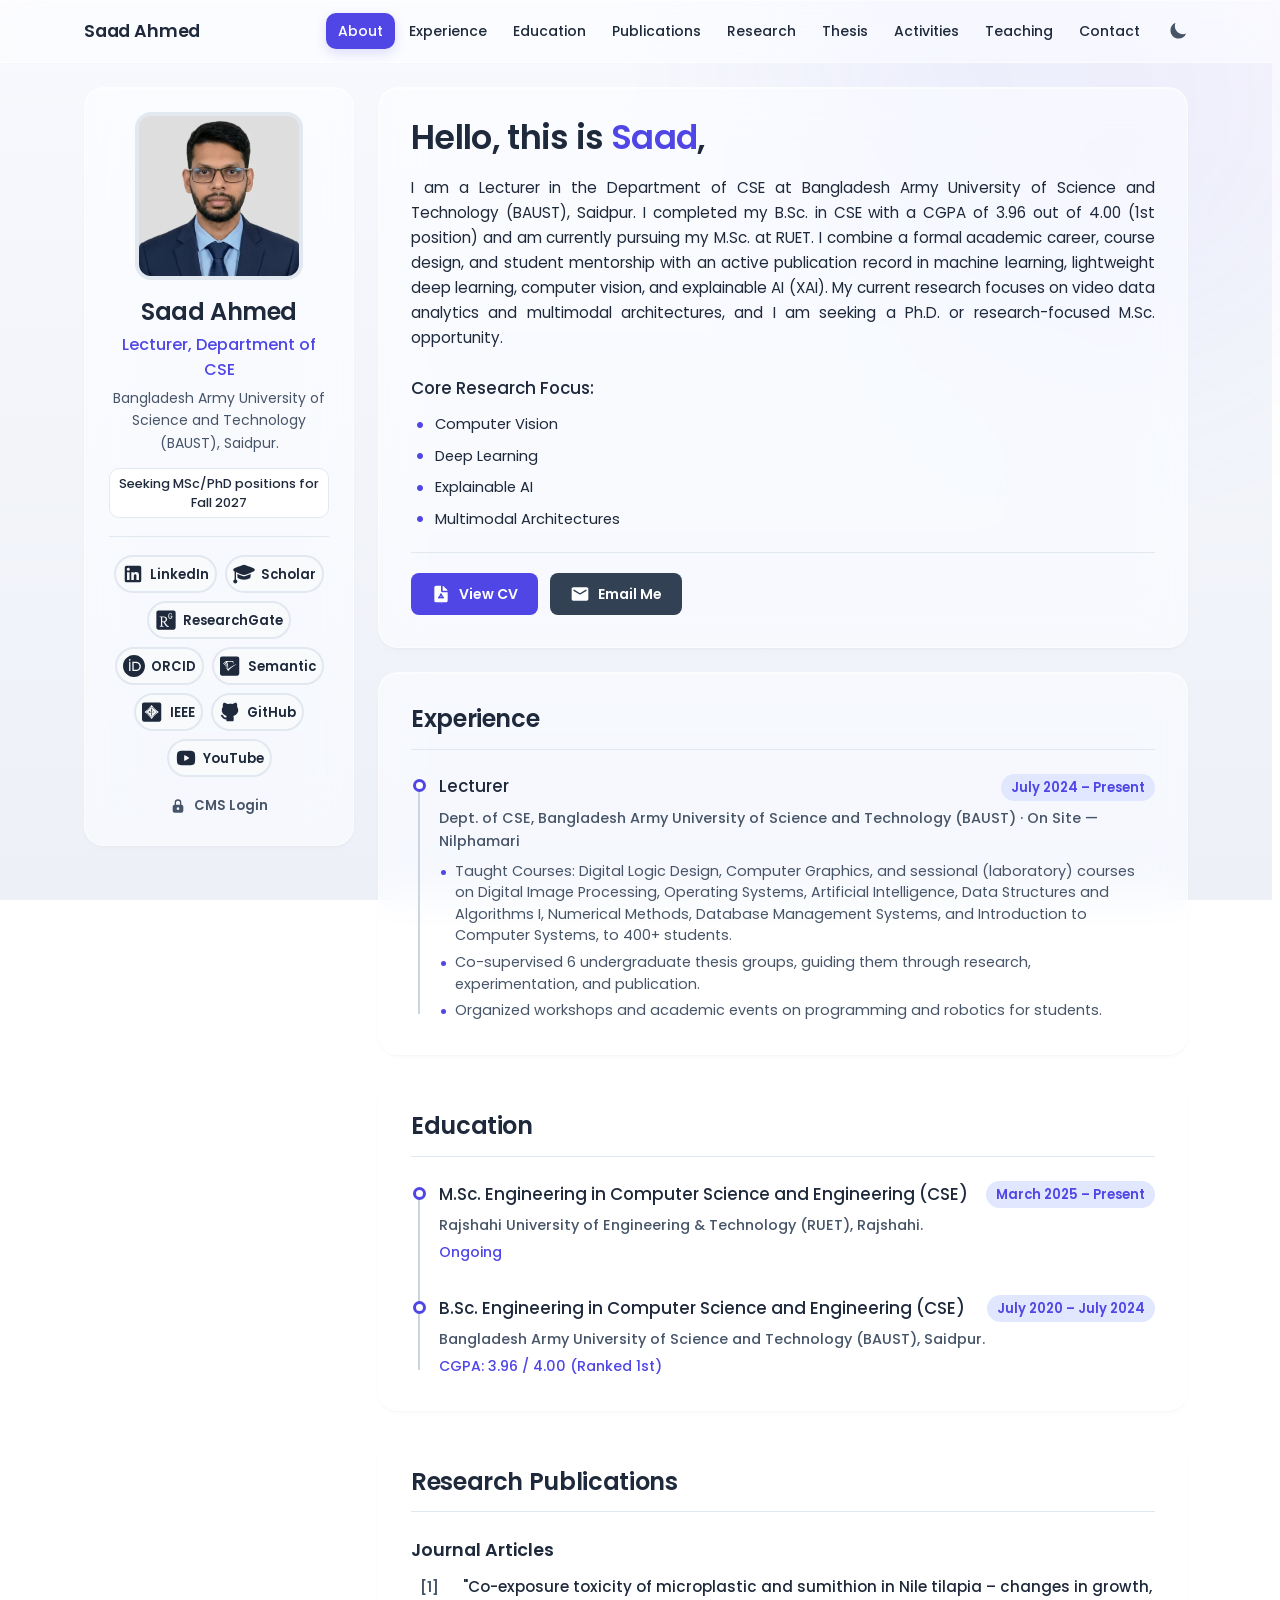
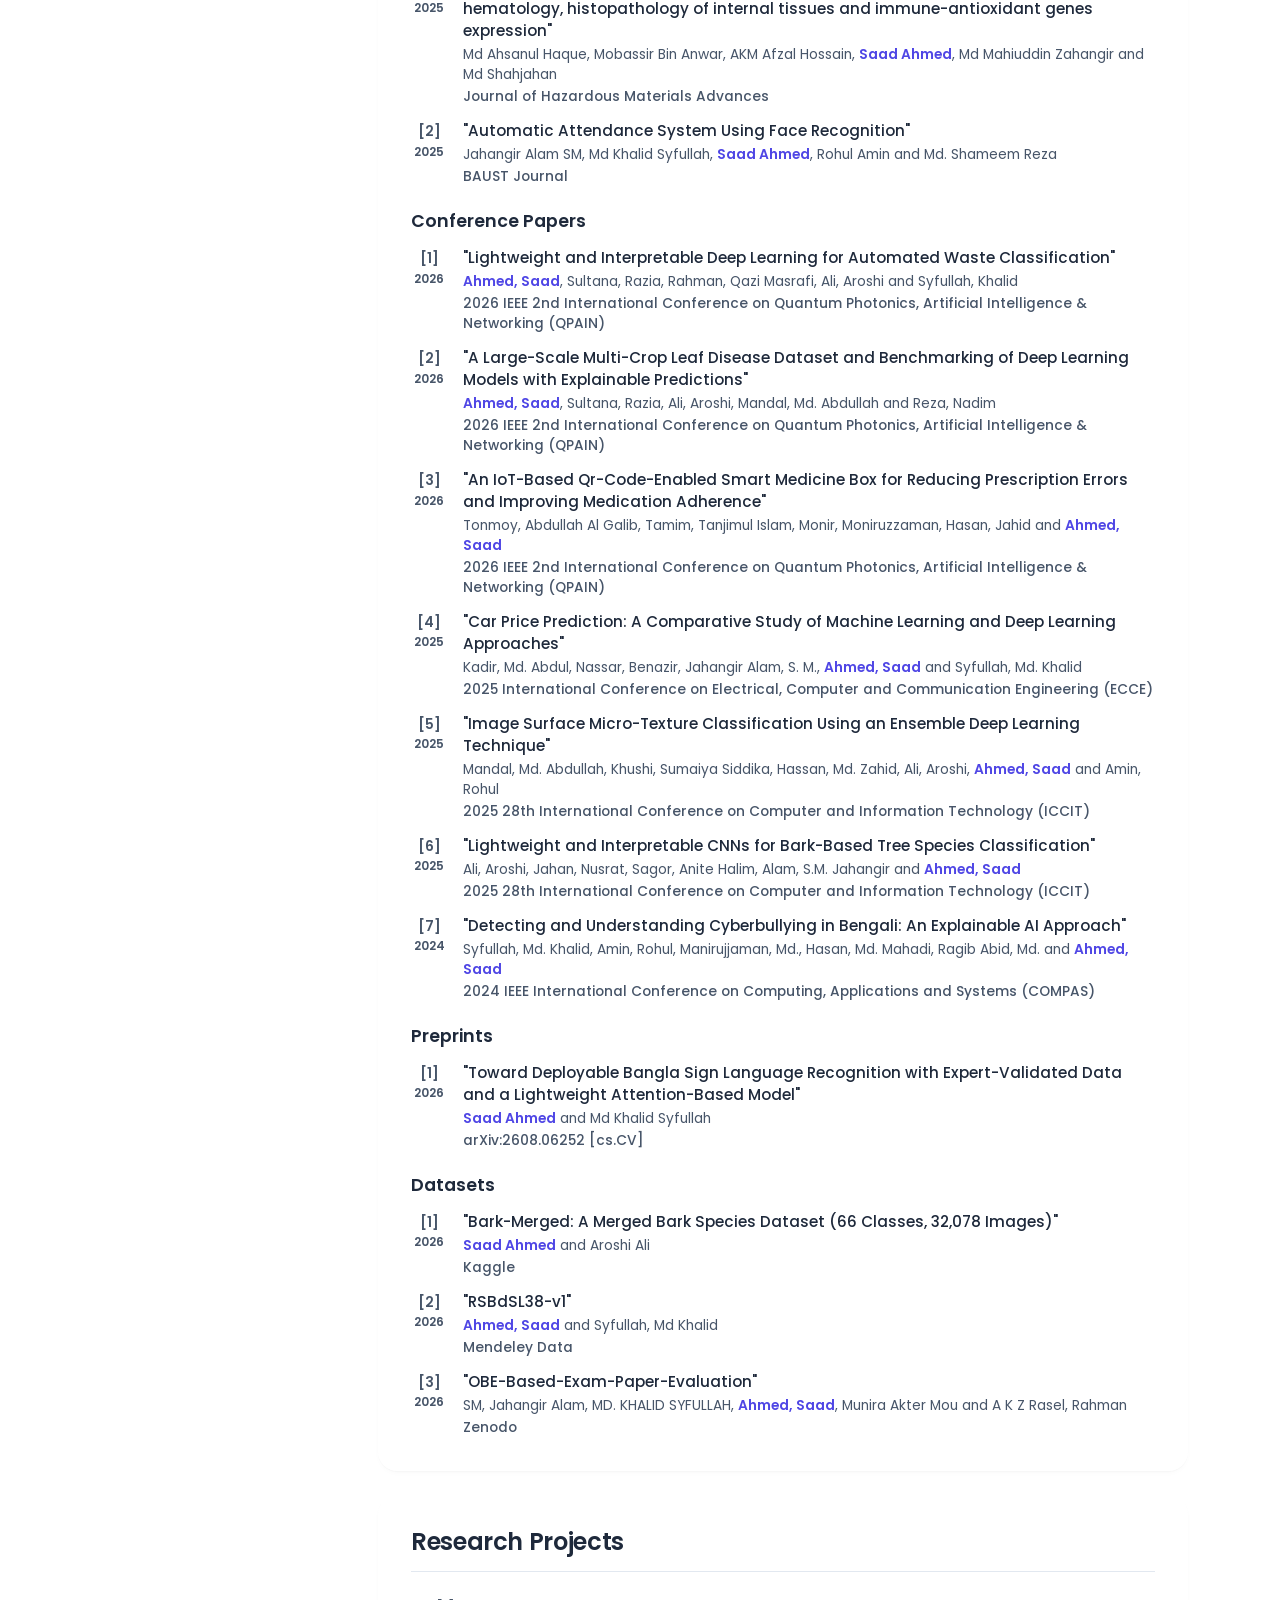
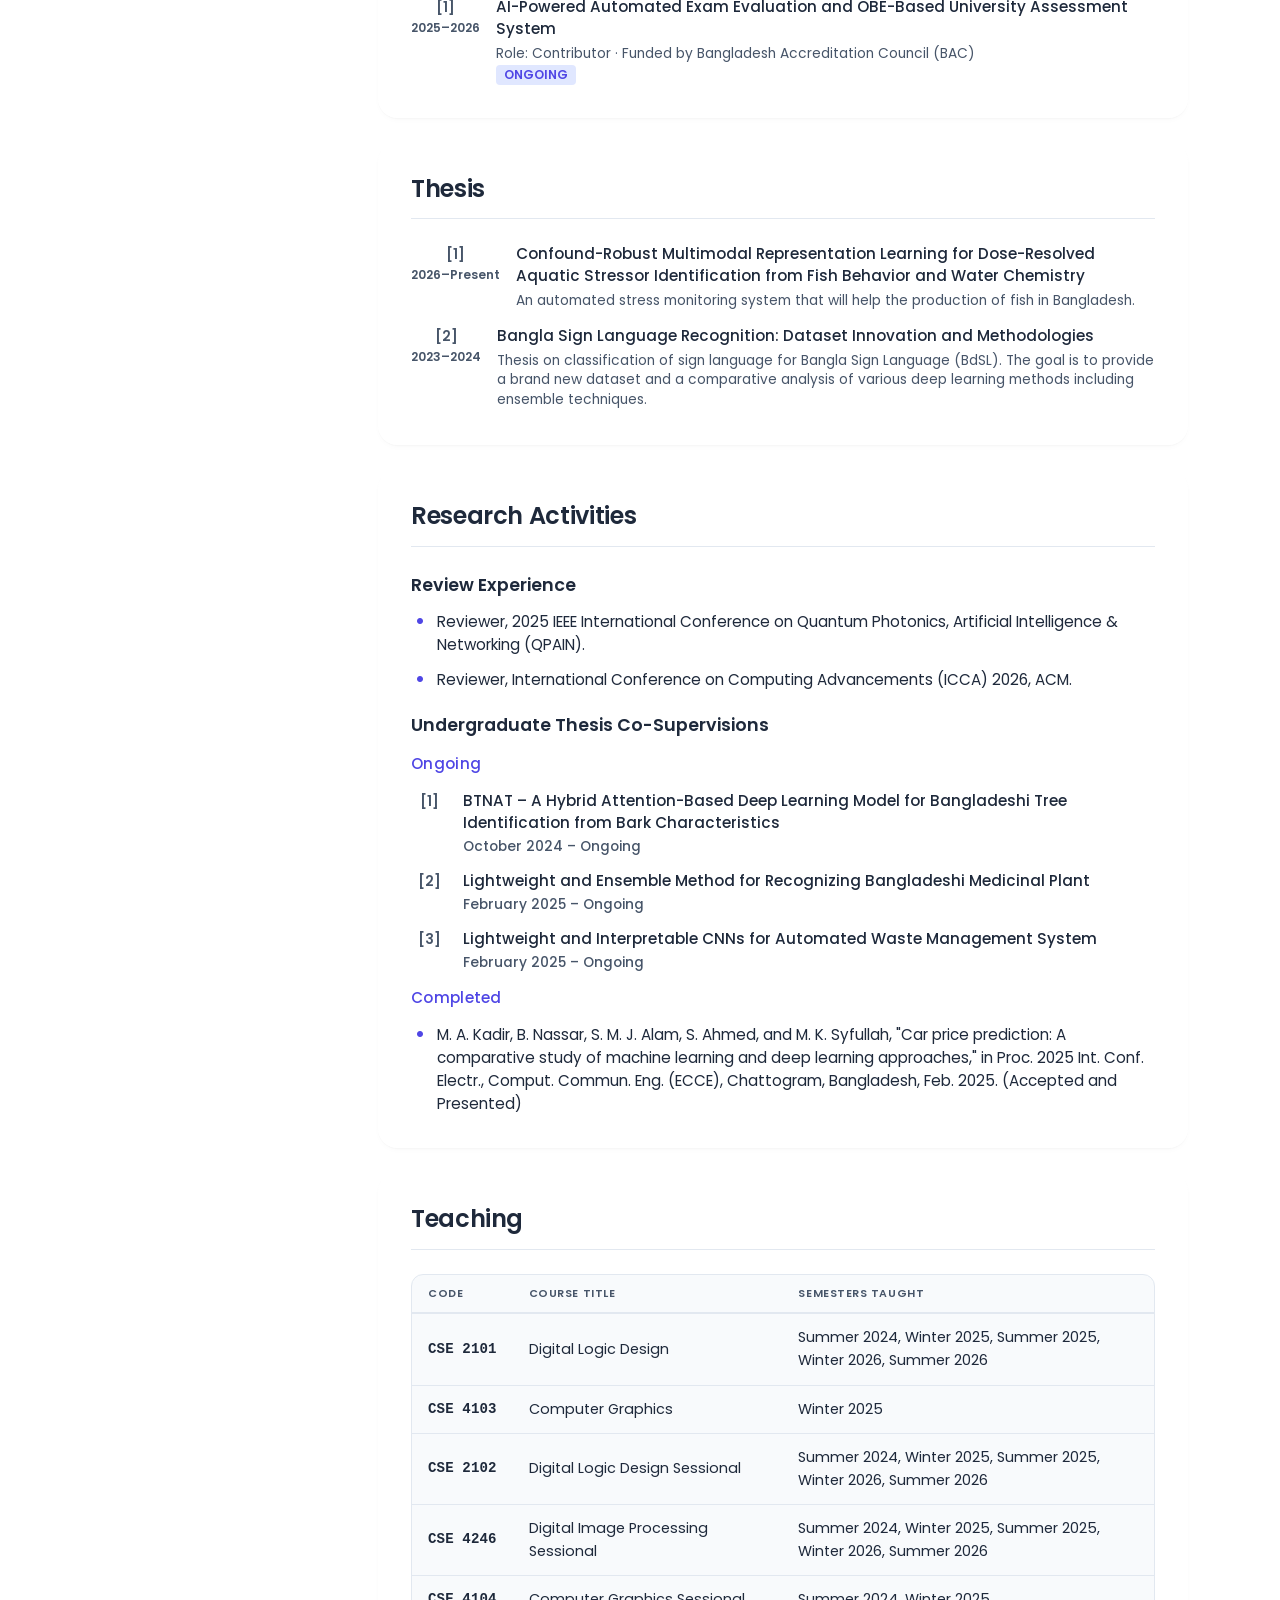
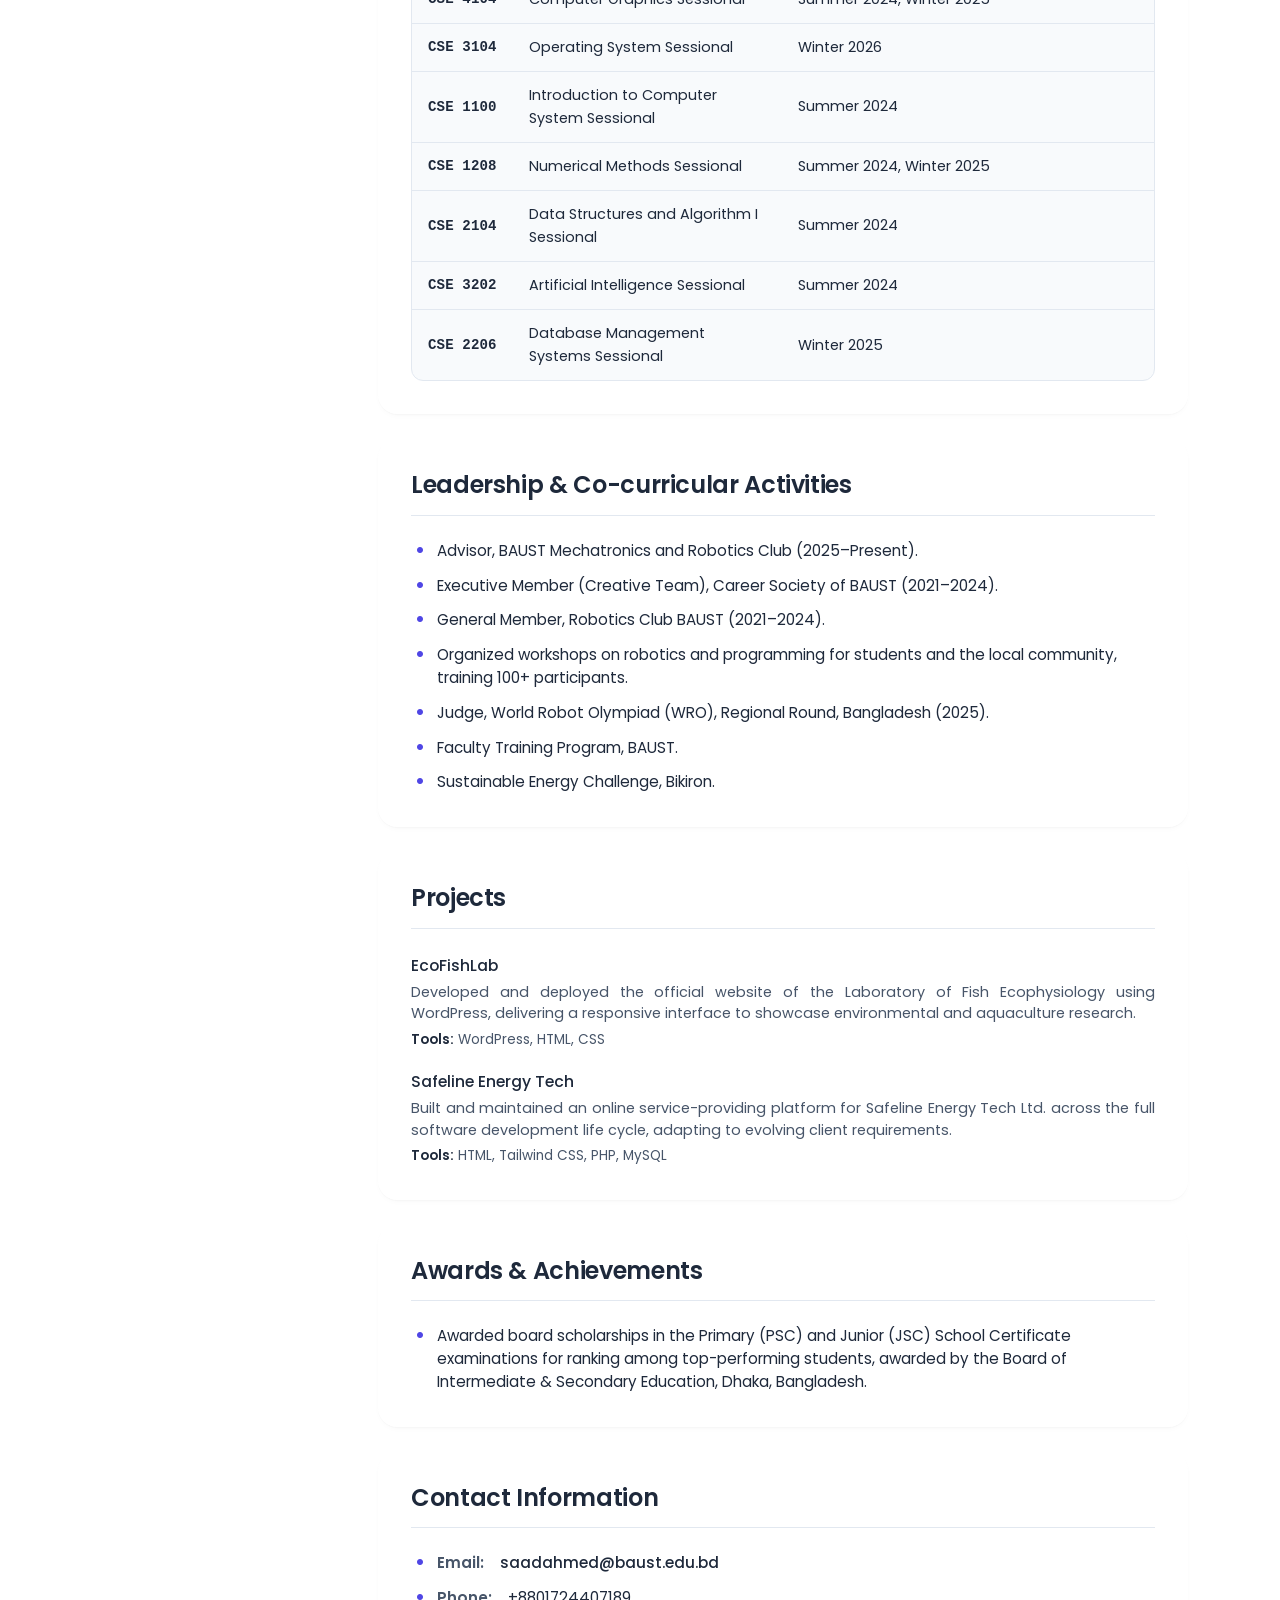
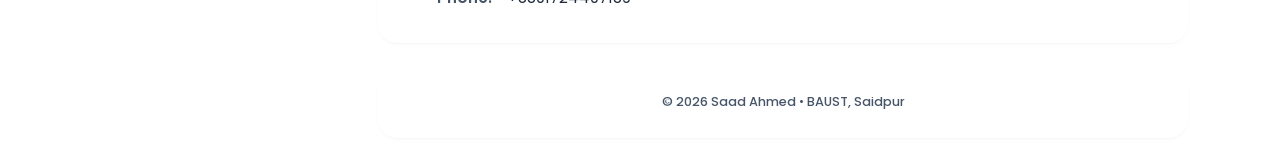
==== commit ac035f4f: "dataset bib added" ====
--- a/index.html
+++ b/index.html
@@ -1971,8 +1971,9 @@
             <div id="preprint-container"></div>
           </div>
 
-          <!-- Datasets subsection: hidden until at least one @misc dataset entry
-               is found in publications.bib (shown by loadPublications()). -->
+          <!-- Datasets subsection: hidden until at least one dataset entry
+               (an @dataset entry, or a legacy non-preprint @misc) is found in
+               publications.bib (shown by loadPublications()). -->
           <div id="datasets-section" style="display: none">
             <h3 class="pub-subheading">Datasets</h3>
             <div id="dataset-container"></div>
@@ -2526,8 +2527,12 @@
           const key = match[2].trim();
           const fieldsRaw = match[3];
           const fields = {};
-          // Match: field = value (handles multiline values)
-          const fieldRegex = /^\s*([a-zA-Z0-9_\-]+)\s*=\s*([^]*?)(?=\s*[a-zA-Z0-9_\-]+\s*=|$)/gm;
+          // Match: field = value. Values may span multiple lines (e.g. an
+          // author list broken across lines); a value runs until the next line
+          // that begins a new "field =" or the end of the entry block. The
+          // next-field lookahead is anchored to \n so line breaks inside a
+          // value don't prematurely terminate it.
+          const fieldRegex = /(?:^|\n)[ \t]*([a-zA-Z0-9_\-]+)[ \t]*=\s*([^]*?)(?=\n[ \t]*[a-zA-Z0-9_\-]+[ \t]*=|$)/g;
           let fMatch;
           while ((fMatch = fieldRegex.exec(fieldsRaw)) !== null) {
             let fName = fMatch[1].toLowerCase().trim();
@@ -2548,6 +2553,14 @@
           const res = await fetch("publications.bib");
           if (!res.ok) throw new Error("Failed to fetch publications.bib");
           let rawText = await res.text();
+          // Normalize CRLF/CR line endings to LF so the line-anchored field
+          // parser behaves consistently regardless of how the .bib was saved.
+          rawText = rawText.replace(/\r\n?/g, "\n");
+          // Strip BibTeX comments: an unescaped "%" to end of line (handles
+          // both full-line "% ---- section ----" headers and trailing inline
+          // notes like "year = {2026} % TODO ..."), so comment text can never
+          // leak into a field value.
+          rawText = rawText.replace(/(^|[^\\])%[^\n]*/g, "$1");
           rawText = rawText + "\n\n";  // Ensure trailing newlines for regex
           const database = parseBibtex(rawText);
 
@@ -2560,10 +2573,8 @@
           const conferences = database
             .filter((e) => e.type === "inproceedings")
             .sort(byYearDesc);
-          // Both preprints and datasets are stored as @misc entries. A preprint
-          // is identified by the presence of a preprint-server field
-          // (eprint / archivePrefix / primaryClass) or an arXiv URL; everything
-          // else that is @misc is treated as a dataset.
+          // Preprints are @misc entries identified by a preprint-server field
+          // (eprint / archivePrefix / primaryClass) or an arXiv URL.
           const isPreprint = (e) =>
             Boolean(
               e.eprint ||
@@ -2572,9 +2583,19 @@
                 /arxiv\.org/i.test(e.url || "") ||
                 /arxiv|preprint/i.test(e.howpublished || ""),
             );
-          const miscEntries = database.filter((e) => e.type === "misc");
-          const preprints = miscEntries.filter(isPreprint).sort(byYearDesc);
-          const datasets = miscEntries.filter((e) => !isPreprint(e)).sort(byYearDesc);
+          const preprints = database
+            .filter((e) => e.type === "misc" && isPreprint(e))
+            .sort(byYearDesc);
+          // Datasets are the dedicated @dataset entry type. Legacy @misc
+          // entries that are not preprints are still accepted as datasets for
+          // backward compatibility with older .bib files.
+          const datasets = database
+            .filter(
+              (e) =>
+                e.type === "dataset" ||
+                (e.type === "misc" && !isPreprint(e)),
+            )
+            .sort(byYearDesc);
 
           const jContainer = document.getElementById("journal-container");
           if (journals.length === 0) {
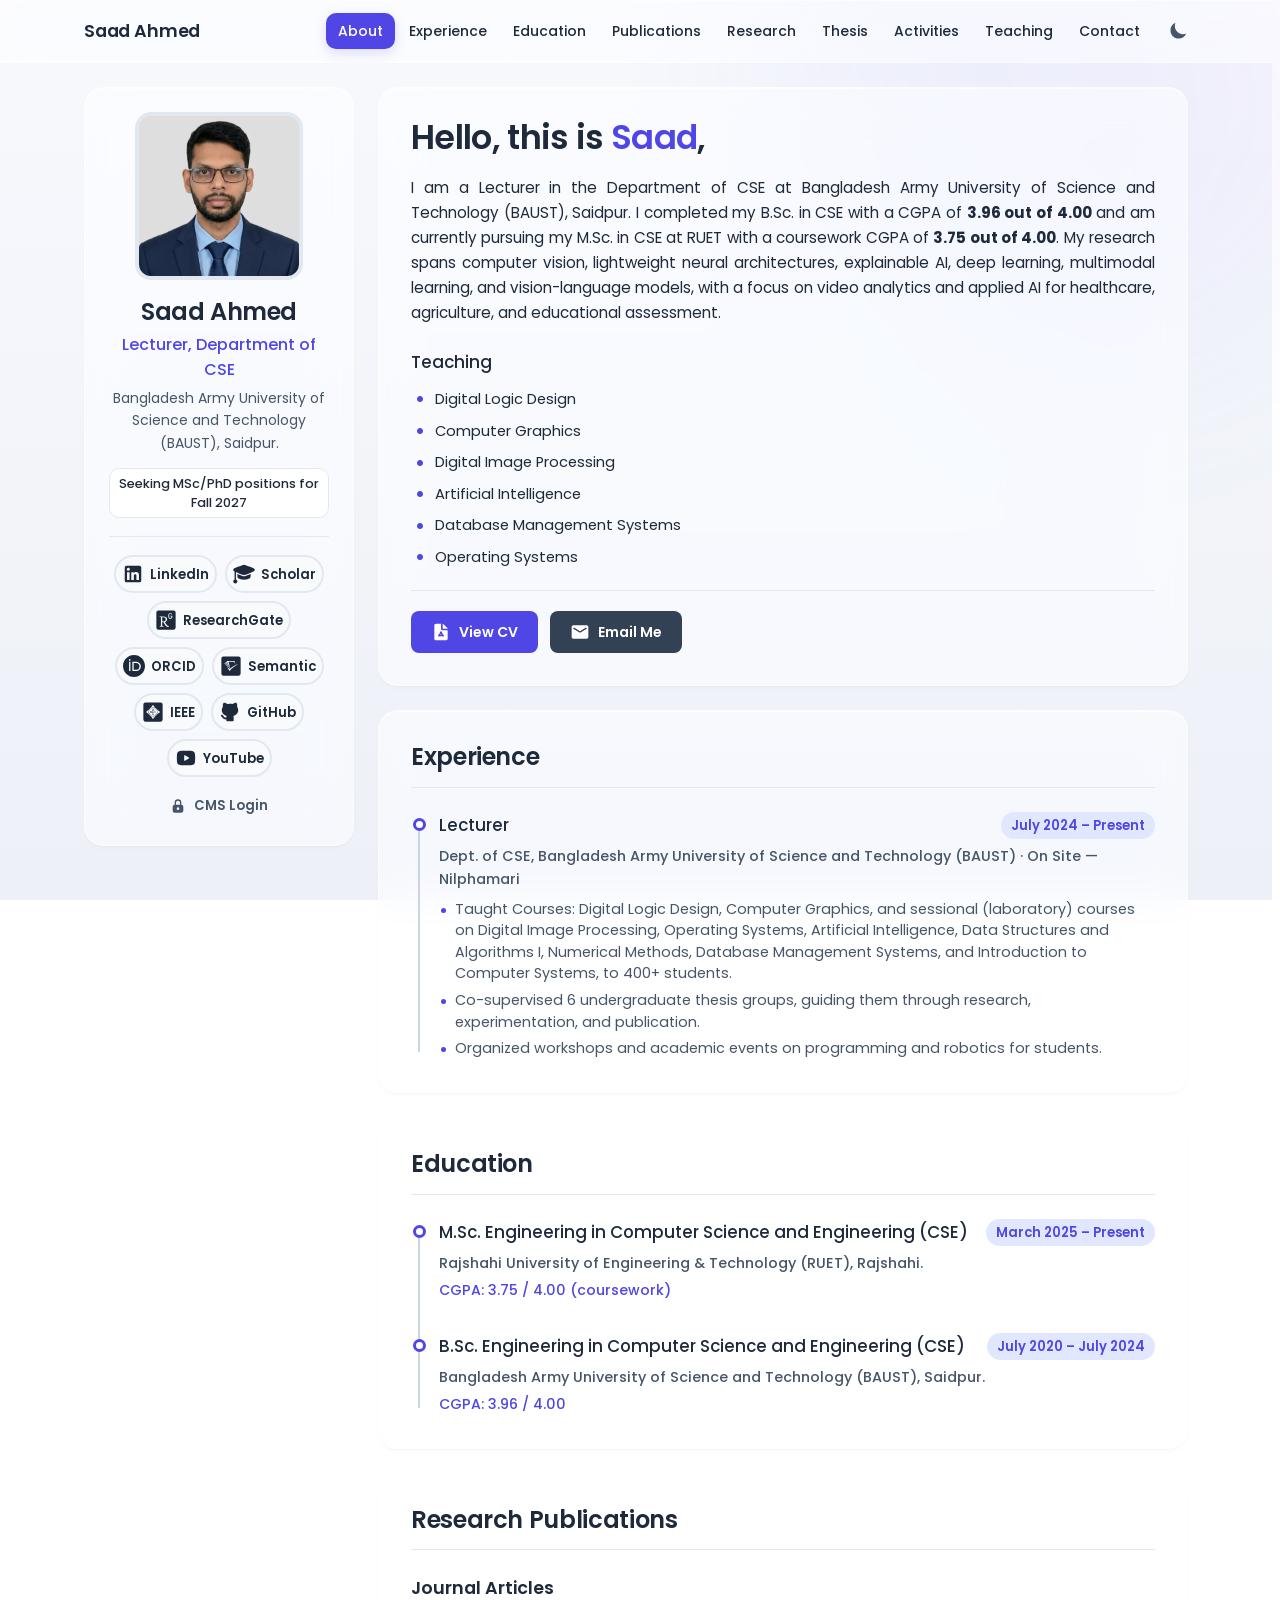
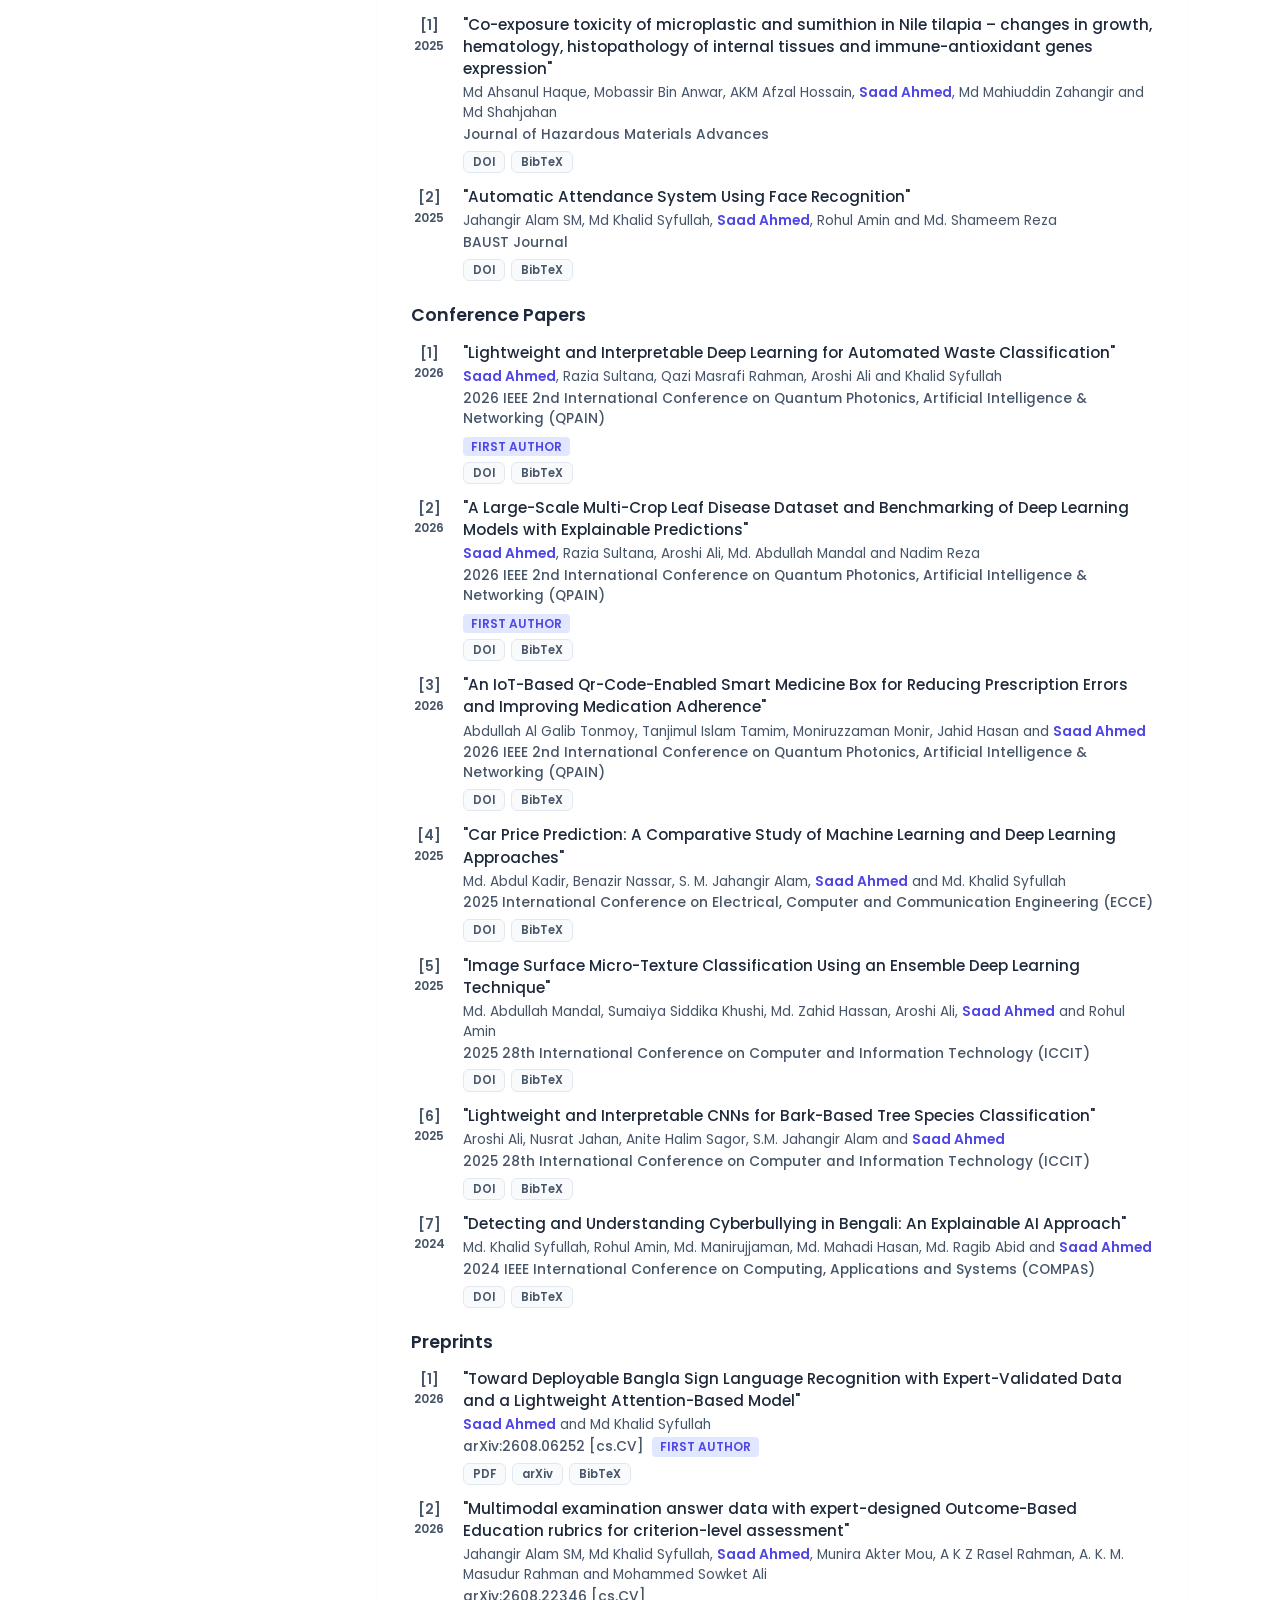
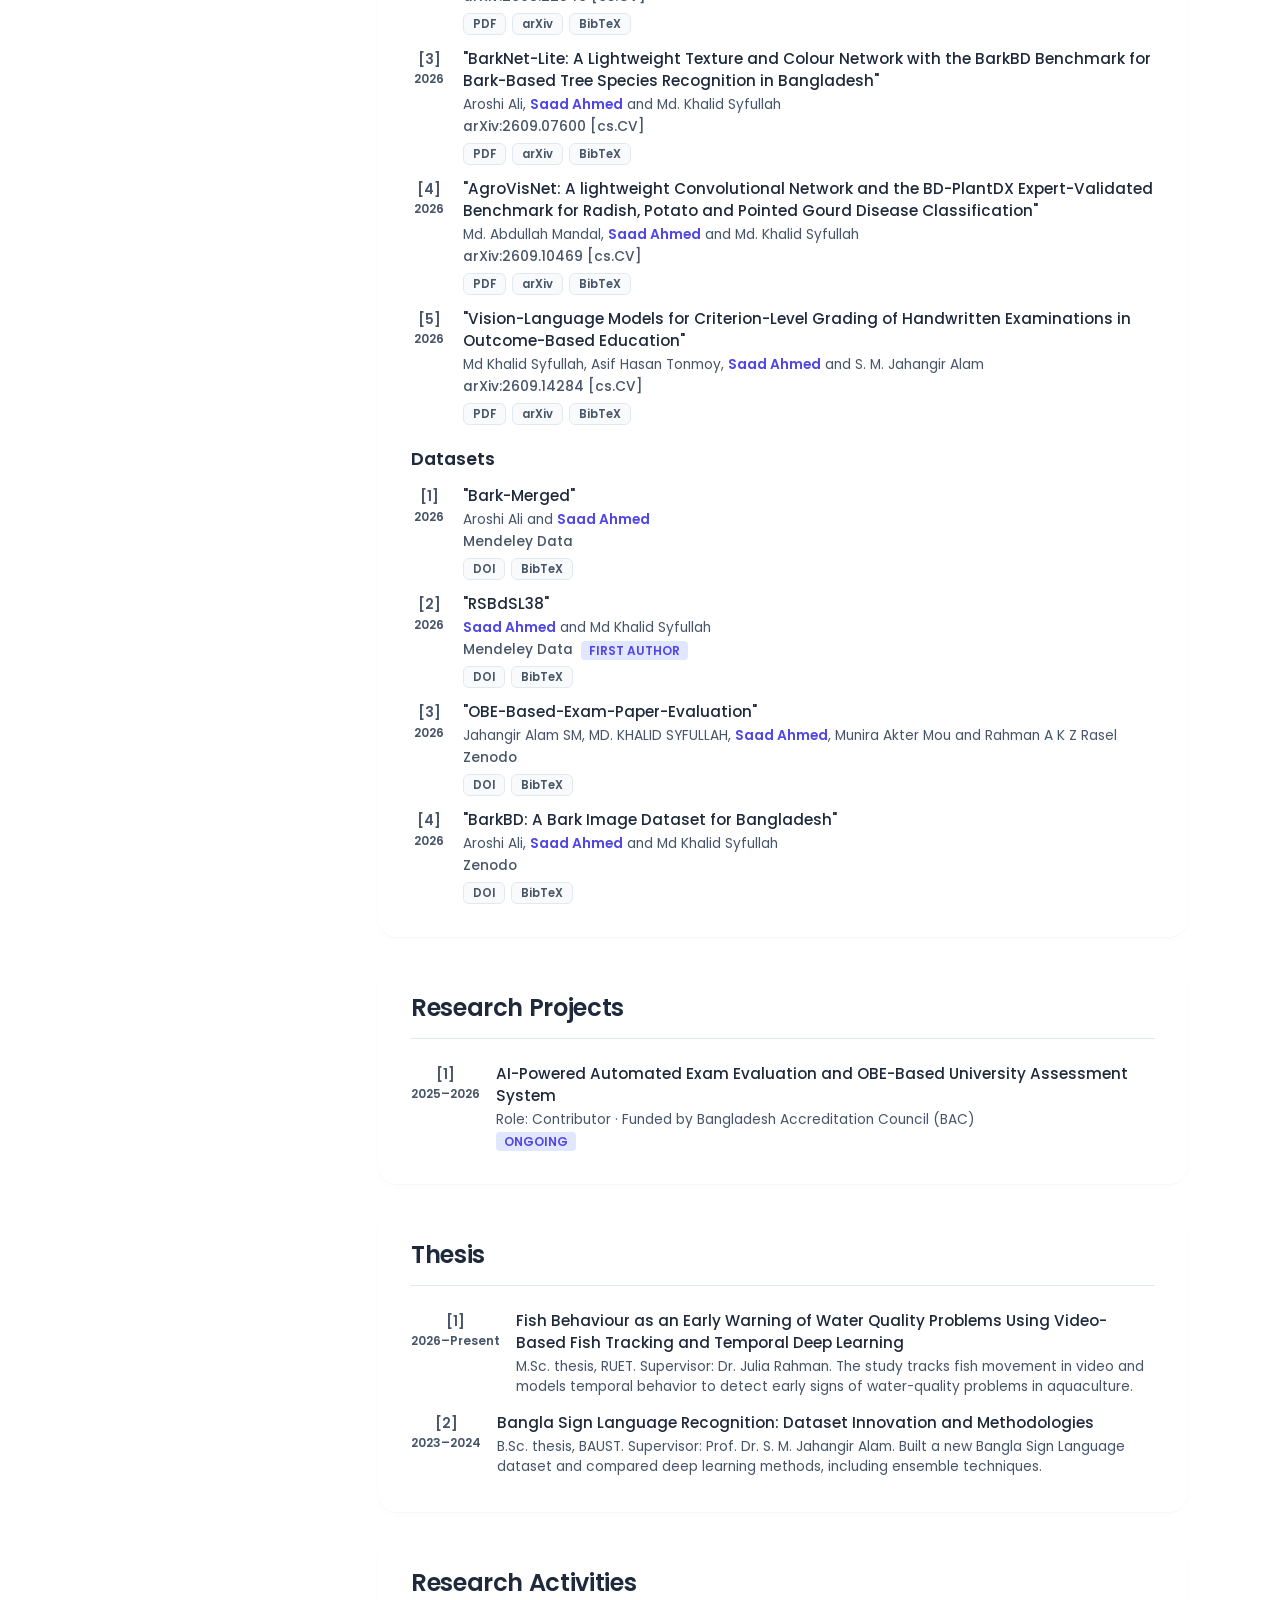
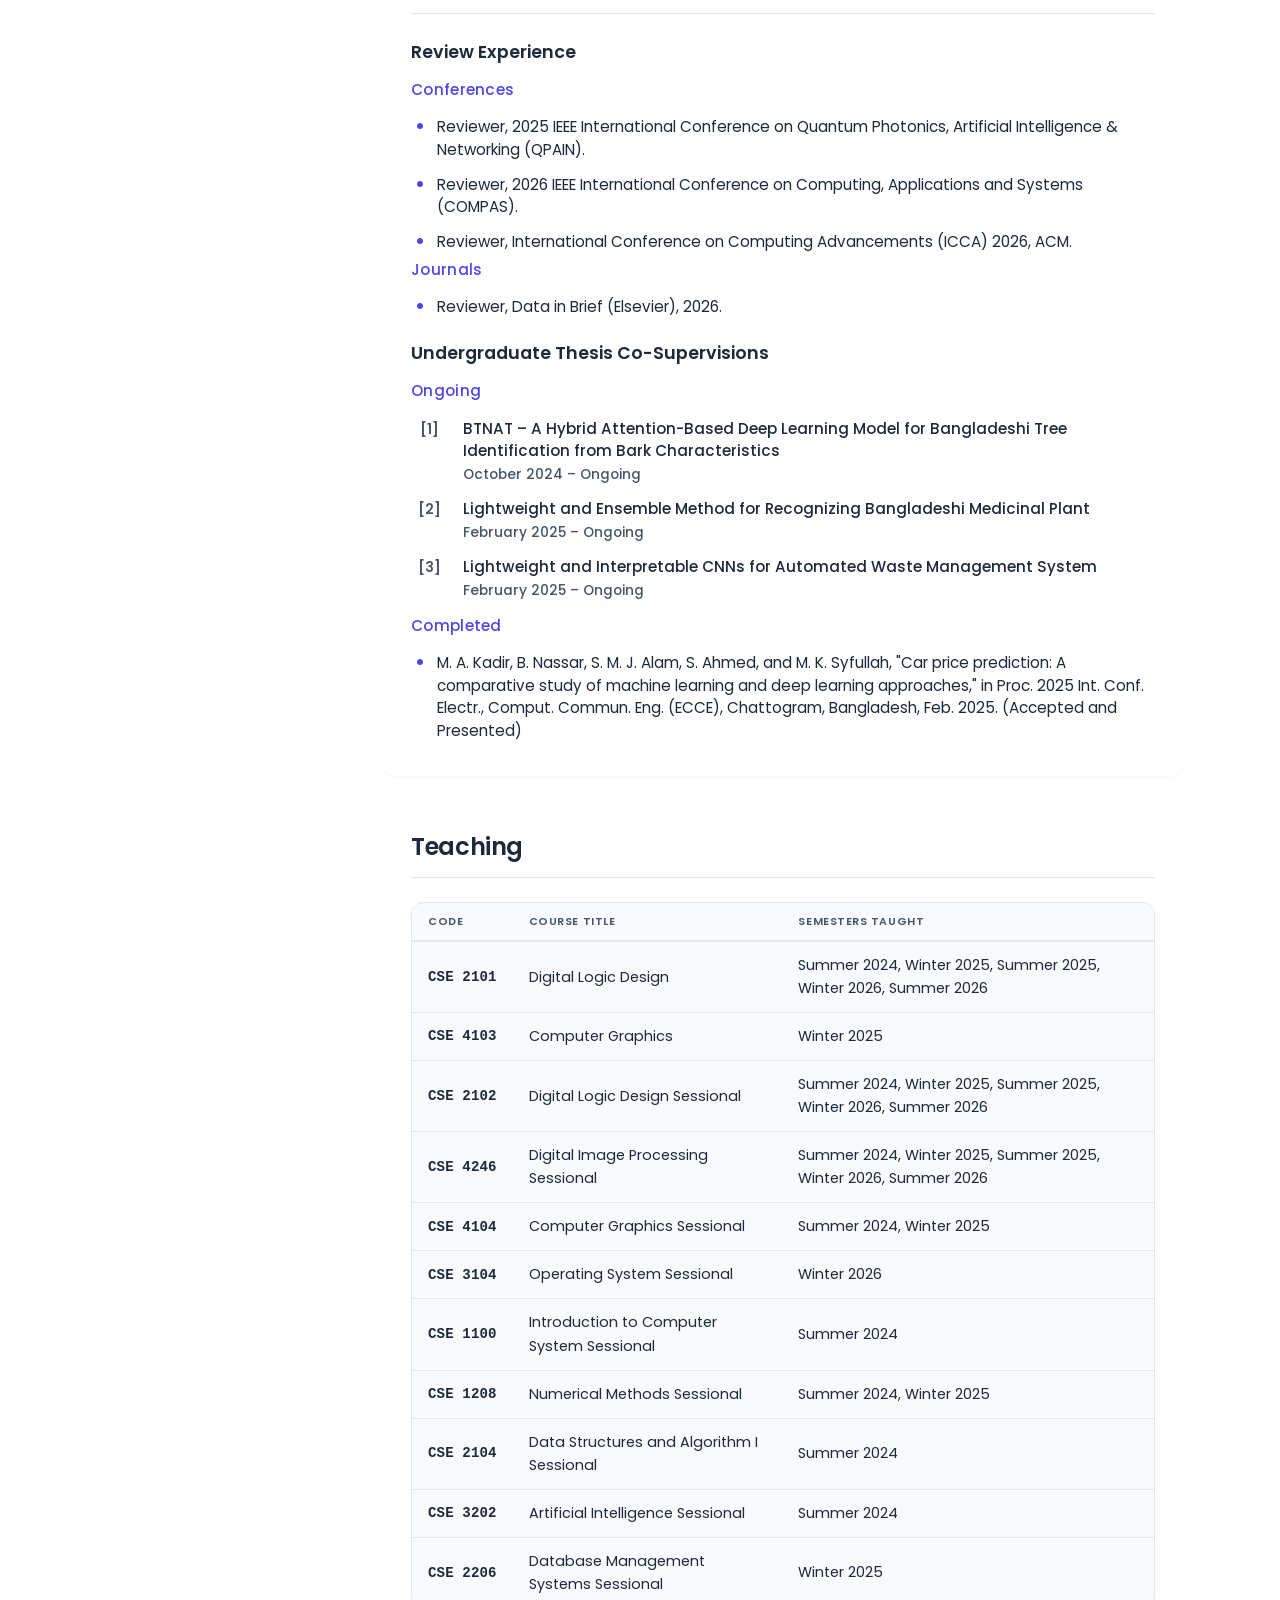
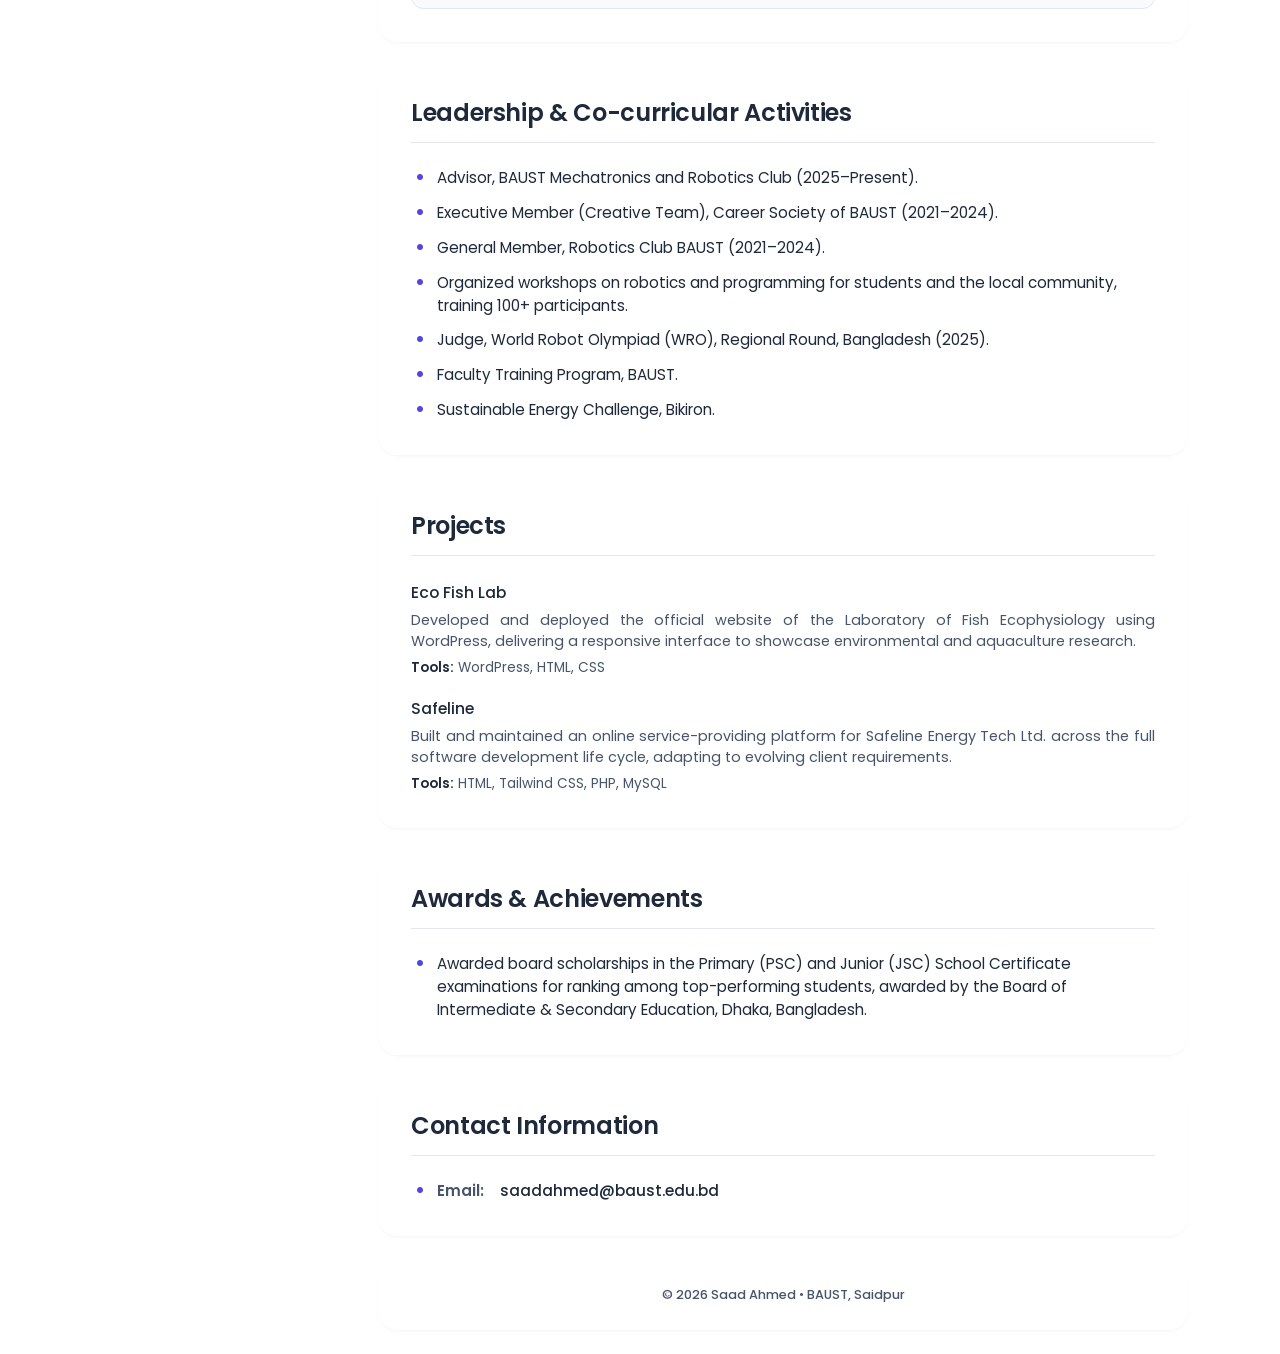
==== commit 6de917ce: "Major update on code and data" ====
--- a/index.html
+++ b/index.html
@@ -82,8 +82,8 @@
     <!-- ═══════════════════════════════════════════════════════════════════════
          Structured Data (JSON-LD): Schema.org markup for rich search results.
          Enables Google to display enhanced profile cards and academic credentials.
-         IMPORTANT: Keep "dateModified" here synchronized with sitemap.xml <lastmod>.
-         Update both whenever content changes significantly.
+         "dateModified" (and sitemap.xml <lastmod>) are set to the deploy date
+         automatically by .github/workflows/deploy.yml — no need to edit them.
          ═══════════════════════════════════════════════════════════════════════ -->
     <script type="application/ld+json">
       {
@@ -134,7 +134,7 @@
             },
             "image": { "@id": "https://saadbaust.github.io/#profile-image" },
             "mainEntity": { "@id": "https://saadbaust.github.io/#person" },
-            "dateModified": "2026-07-26"
+            "dateModified": "2026-11-17"
           },
           {
             "@type": "Person",
@@ -151,7 +151,6 @@
             "image": { "@id": "https://saadbaust.github.io/#profile-image" },
             "jobTitle": "Lecturer",
             "email": "saadahmed@baust.edu.bd",
-            "telephone": "+8801724407189",
             "knowsLanguage": ["English", "Bengali"],
             "nationality": "Bangladeshi",
             "worksFor": { "@id": "https://baust.edu.bd/#organization" },
@@ -198,1249 +197,32 @@
       }
     </script>
 
-    <!-- <link rel="icon" type="image/png" href="images/saadahmed.png" /> -->
-
-    <!-- Browser UI / address-bar color (matches light & dark themes). -->
-    <meta
-      name="theme-color"
-      content="#f8f9fd"
-      media="(prefers-color-scheme: light)"
-    />
-    <meta
-      name="theme-color"
-      content="#0b0f19"
-      media="(prefers-color-scheme: dark)"
-    />
-
-    <!-- Apply saved/system theme BEFORE first paint to avoid a light/dark flash. -->
+    <!-- Favicon: tiny inline "SA" monogram (no extra request, no 404). -->
+    <link
+      rel="icon"
+      href="data:image/svg+xml,%3Csvg xmlns='http://www.w3.org/2000/svg' viewBox='0 0 64 64'%3E%3Crect width='64' height='64' rx='14' fill='%234f46e5'/%3E%3Ctext x='32' y='42' font-family='Arial,sans-serif' font-size='28' font-weight='700' fill='white' text-anchor='middle'%3ESA%3C/text%3E%3C/svg%3E"
+    />
+    <link rel="apple-touch-icon" href="images/saadahmed.png" />
+
+    <!-- Browser UI / address-bar color; kept in sync with the theme toggle. -->
+    <meta name="theme-color" id="theme-color-meta" content="#f8f9fd" />
+
+    <!-- Apply saved theme BEFORE first paint to avoid a light/dark flash.
+         Dark mode is controlled manually via the toggle button only. -->
     <script>
-      (function () {
-        // Default to light (white) mode. Only switch to dark if the visitor
-        // has manually chosen it before. No automatic OS-based dark mode.
-        var t = localStorage.getItem("theme") || "light";
-        document.documentElement.classList.toggle("dark", t === "dark");
-      })();
+      try {
+        if (localStorage.getItem("theme") === "dark")
+          document.documentElement.classList.add("dark");
+      } catch (e) {}
     </script>
 
-    <!-- Poppins web font. Loaded non-render-blocking via the media="print" swap
-         trick so it never delays first paint / LCP; <noscript> keeps it working
-         with JavaScript disabled. -->
-    <link rel="preconnect" href="https://fonts.googleapis.com" />
-    <link rel="preconnect" href="https://fonts.gstatic.com" crossorigin />
-    <link
-      rel="preload"
-      as="style"
-      href="https://fonts.googleapis.com/css2?family=Poppins:wght@300;400;500;600;700&display=swap"
-    />
-    <link
-      href="https://fonts.googleapis.com/css2?family=Poppins:wght@300;400;500;600;700&display=swap"
-      rel="stylesheet"
-      media="print"
-      onload="this.media='all'"
-    />
-    <noscript>
-      <link
-        href="https://fonts.googleapis.com/css2?family=Poppins:wght@300;400;500;600;700&display=swap"
-        rel="stylesheet"
-      />
-    </noscript>
-
-    <!-- ═══════════════════════════════════════════════════════════════════════
-         All Styling: Inline CSS with CSS custom properties for theming.
-         Light mode colors in :root | Dark mode overrides in html.dark
-         No external stylesheets, fonts loaded from Google Fonts CDN.
-         ═══════════════════════════════════════════════════════════════════════ -->
-    <style>
-      :root {
-        --bg-main: linear-gradient(180deg, #f8f9fd 0%, #edf0f7 100%);
-        --text-main: #1e293b;
-        --text-muted: #475569;
-        --brand-color: #4f46e5;
-        --brand-muted: #e0e7ff;
-        --card-bg: rgba(255, 255, 255, 0.52);
-        --card-border: rgba(255, 255, 255, 0.55);
-        --card-highlight: rgba(255, 255, 255, 0.65);
-        --badge-bg: #f8fafc;
-        --border-divider: #e2e8f0;
-        --shadow:
-          0 1px 2px rgba(2, 6, 23, 0.03), 0 3px 8px -4px rgba(2, 6, 23, 0.05);
-        --glow-opacity: 0.1;
-        --glow-blur: 90px;
-        --timeline-line: #cbd5e1;
-      }
-
-      html.dark {
-        --bg-main: #0b0f19;
-        --text-main: #e2e8f0;
-        --text-muted: #a3aec1;
-        --brand-color: #818cf8;
-        --brand-muted: #1e1b4b;
-        --card-bg: rgba(17, 23, 40, 0.52);
-        --card-border: rgba(129, 140, 248, 0.18);
-        --card-highlight: rgba(255, 255, 255, 0.06);
-        --badge-bg: #101729;
-        --border-divider: #222d44;
-        --shadow:
-          0 1px 2px rgba(0, 0, 0, 0.12), 0 3px 10px -4px rgba(0, 0, 0, 0.18);
-        --glow-opacity: 0.16;
-        --glow-blur: 96px;
-        --timeline-line: #334155;
-      }
-
-      * {
-        box-sizing: border-box;
-        margin: 0;
-        padding: 0;
-      }
-      body {
-        background: var(--bg-main);
-        background-attachment: fixed;
-        color: var(--text-main);
-        font-family:
-          "Poppins",
-          system-ui,
-          -apple-system,
-          sans-serif;
-        min-height: 100vh;
-        display: flex;
-        flex-direction: column;
-        transition:
-          background-color 0.3s,
-          color 0.3s;
-        line-height: 1.6;
-        overflow-x: hidden;
-      }
-
-      ::-webkit-scrollbar {
-        width: 8px;
-        height: 8px;
-      }
-      ::-webkit-scrollbar-track {
-        background: transparent;
-      }
-      ::-webkit-scrollbar-thumb {
-        background: #cbd5e1;
-        border-radius: 9999px;
-      }
-      html.dark ::-webkit-scrollbar-thumb {
-        background: #334155;
-      }
-      ::-webkit-scrollbar-thumb:hover {
-        background: #94a3b8;
-      }
-
-      .corner-glow {
-        position: fixed;
-        top: -280px;
-        right: -150px;
-        width: 700px;
-        height: 700px;
-        z-index: -10;
-        pointer-events: none;
-        border-radius: 50%;
-        opacity: var(--glow-opacity);
-        filter: blur(var(--glow-blur));
-        background:
-          radial-gradient(
-            circle at 32% 34%,
-            rgba(99, 102, 241, 0.7),
-            transparent 60%
-          ),
-          radial-gradient(
-            circle at 68% 56%,
-            rgba(168, 85, 247, 0.5),
-            transparent 60%
-          ),
-          radial-gradient(
-            circle at 52% 80%,
-            rgba(56, 189, 248, 0.34),
-            transparent 62%
-          );
-      }
-
-      .sr-only {
-        position: absolute;
-        width: 1px;
-        height: 1px;
-        padding: 0;
-        margin: -1px;
-        overflow: hidden;
-        clip: rect(0, 0, 0, 0);
-        white-space: nowrap;
-        border-width: 0;
-      }
-      /* Keyboard accessibility: Reveal "Skip to content" link when focused.
-         Essential for screen reader and keyboard-only navigation users. */
-      .sr-only:focus {
-        position: fixed;
-        top: 12px;
-        left: 12px;
-        width: auto;
-        height: auto;
-        padding: 10px 16px;
-        margin: 0;
-        overflow: visible;
-        clip: auto;
-        white-space: normal;
-        background: #4f46e5;
-        color: #ffffff;
-        font-weight: 600;
-        font-size: 0.875rem;
-        border-radius: 8px;
-        box-shadow: var(--shadow);
-        z-index: 100;
-      }
-
-      /* Scroll behavior: Smooth anchoring with padding to account for sticky header.
-         Stable gutter prevents content shift when scrollbar appears/disappears. */
-      html {
-        /* Poppins runs wider/larger than Inter, so keep the base at the
-           browser default (16px). Matches the reference site's compact feel. */
-        font-size: 100%;
-        scroll-behavior: smooth;
-        scroll-padding-top: 80px;
-        scrollbar-gutter: stable;
-      }
-      @media (prefers-reduced-motion: reduce) {
-        html {
-          scroll-behavior: auto;
-        }
-        .corner-glow {
-          animation: none;
-        }
-      }
-
-      .app-wrapper {
-        display: flex;
-        width: 100%;
-        max-width: 1152px;
-        margin: 0 auto;
-        padding: 0 24px;
-        gap: 24px;
-        flex-grow: 1;
-      }
-      aside {
-        width: 208px;
-        flex-shrink: 0;
-        padding: 24px 0;
-        position: sticky;
-        top: 0;
-        height: max-content;
-      }
-      .nav-block {
-        display: flex;
-        flex-direction: column;
-        gap: 6px;
-      }
-      .nav-caption {
-        padding: 16px 16px 4px 16px;
-        font-size: 0.68rem;
-        font-weight: 600;
-        text-transform: uppercase;
-        letter-spacing: 0.05em;
-        color: var(--text-muted);
-      }
-      .nav-caption:first-child {
-        padding-top: 4px;
-      }
-
-      .sidebar-link {
-        display: flex;
-        align-items: center;
-        padding: 8px 16px;
-        border-radius: 12px;
-        color: var(--text-main);
-        font-weight: 500;
-        font-size: 0.875rem;
-        text-decoration: none;
-        transition:
-          background-color 0.15s,
-          color 0.15s;
-      }
-      .sidebar-link:hover {
-        background-color: rgba(0, 0, 0, 0.05);
-      }
-      html.dark .sidebar-link:hover {
-        background-color: rgba(255, 255, 255, 0.05);
-      }
-      .sidebar-link.active {
-        background-color: #4f46e5 !important;
-        color: #ffffff !important;
-        box-shadow: 0 4px 12px rgba(79, 70, 229, 0.18);
-      }
-      html.dark .sidebar-link.active {
-        background-color: #6366f1 !important;
-        box-shadow: 0 4px 14px rgba(99, 102, 241, 0.28);
-      }
-
-      .cms-divider {
-        margin-top: 16px;
-        padding-top: 16px;
-        border-top: 1px solid var(--border-divider);
-      }
-
-      .theme-toggle-btn {
-        background: transparent;
-        border: none;
-        width: 100%;
-        cursor: pointer;
-        gap: 10px;
-      }
-      .theme-toggle-btn .theme-icon {
-        width: 18px;
-        height: 18px;
-        flex-shrink: 0;
-      }
-      .theme-toggle-btn .icon-sun {
-        display: none;
-      }
-      .theme-toggle-btn .icon-moon {
-        display: inline-block;
-      }
-      html.dark .theme-toggle-btn .icon-sun {
-        display: inline-block;
-      }
-      html.dark .theme-toggle-btn .icon-moon {
-        display: none;
-      }
-      main {
-        flex-grow: 1;
-        width: 100%;
-        padding: 24px 0;
-        display: flex;
-        flex-direction: column;
-        gap: 24px;
-      }
-
-      .content-block {
-        background: var(--card-bg);
-        backdrop-filter: blur(20px) saturate(1.55);
-        border-radius: 20px;
-        border: 1px solid var(--card-border);
-        box-shadow: var(--shadow), inset 0 1px 0 var(--card-highlight);
-        padding: 32px;
-        scroll-margin-top: 88px;
-      }
-
-      .title-subtitle {
-        font-size: 1rem;
-        color: var(--brand-color);
-        font-weight: 500;
-        margin-top: 8px;
-      }
-      .institution-txt {
-        font-size: 0.875rem;
-        color: var(--text-muted);
-        margin-top: 4px;
-      }
-      /* "Seeking positions" line shown in a subtle white card under the role. */
-      .profile-target {
-        display: inline-block;
-        margin-top: 13px;
-        padding: 5px;
-        font-size: 0.8rem;
-        font-weight: 500;
-        line-height: 1.5;
-        color: var(--text-main);
-        background: #ffffff;
-        border: 1px solid var(--border-divider);
-        border-radius: 10px;
-      }
-      /* In dark mode a white card + light text would vanish — keep it readable. */
-      html.dark .profile-target {
-        background: var(--badge-bg);
-      }
-
-      .section-heading {
-        font-size: 1.5rem;
-        font-weight: 600;
-        letter-spacing: -0.015em;
-        line-height: 1.15;
-        margin-bottom: 24px;
-        display: flex;
-        align-items: center;
-        gap: 12px;
-        color: var(--text-main);
-      }
-      .section-heading-wrap {
-        display: flex;
-        align-items: center;
-        gap: 12px;
-        margin-bottom: 24px;
-        padding-bottom: 16px;
-        border-bottom: 1px solid var(--border-divider);
-      }
-      .section-icon-pill {
-        padding: 10px;
-        background: rgba(79, 70, 229, 0.08);
-        color: var(--brand-color);
-        border-radius: 12px;
-        display: flex;
-        align-items: center;
-        justify-content: center;
-        flex-shrink: 0;
-      }
-      html.dark .section-icon-pill {
-        background: rgba(99, 102, 241, 0.15);
-      }
-      .about-paragraph {
-        font-size: 0.95rem;
-        color: var(--text-main);
-        line-height: 1.65;
-        margin-bottom: 14px;
-        text-align: justify;
-        hyphens: auto;
-      }
-      .about-paragraph:last-child {
-        margin-bottom: 0;
-      }
-
-      .interests-title {
-        font-size: 1.05rem;
-        font-weight: 500;
-        margin-top: 24px;
-        margin-bottom: 12px;
-        color: var(--text-main);
-      }
-      .interests-list {
-        list-style: none;
-        display: flex;
-        flex-direction: column;
-        gap: 8px;
-        padding-left: 4px;
-      }
-      .interests-list li {
-        font-size: 0.92rem;
-        display: flex;
-        align-items: center;
-        gap: 10px;
-        color: var(--text-main);
-      }
-      .interests-list li::before {
-        content: "•";
-        color: var(--brand-color);
-        font-weight: bold;
-        font-size: 1.2rem;
-        line-height: 1;
-      }
-
-      /* Timeline Layout: Experience and Education sections use this structure.
-         Vertical line with dots for each entry, positioned to the left. */
-      .timeline-container {
-        position: relative;
-        padding-left: 28px;
-        margin-top: 16px;
-      }
-      .timeline-container::before {
-        content: "";
-        position: absolute;
-        left: 7px;
-        top: 8px;
-        bottom: 8px;
-        width: 2px;
-        background-color: var(--timeline-line);
-      }
-      .timeline-item {
-        position: relative;
-        margin-bottom: 32px;
-      }
-      .timeline-item:last-child {
-        margin-bottom: 0;
-      }
-      .timeline-dot {
-        position: absolute;
-        left: -26.5px;
-        top: 6px;
-        width: 13px;
-        height: 13px;
-        border-radius: 50%;
-        background-color: #ffffff;
-        border: 3px solid var(--brand-color);
-        /* box-shadow: 0 0 0 4px var(--brand-muted); */
-        z-index: 10;
-        transition: background-color 0.2s;
-      }
-      html.dark .timeline-dot {
-        background-color: #0b0f19;
-      }
-      .timeline-header {
-        display: flex;
-        flex-wrap: wrap;
-        justify-content: space-between;
-        align-items: flex-start;
-        gap: 6px;
-        margin-bottom: 6px;
-      }
-      .job-title,
-      .edu-degree {
-        font-size: 1.05rem;
-        font-weight: 500;
-        color: var(--text-main);
-      }
-      .job-duration,
-      .edu-duration {
-        font-size: 0.82rem;
-        font-weight: 600;
-        color: var(--brand-color);
-        background: var(--brand-muted);
-        padding: 3px 10px;
-        border-radius: 9999px;
-      }
-      .company-name,
-      .edu-school {
-        font-size: 0.9rem;
-        font-weight: 500;
-        color: var(--text-muted);
-        margin-bottom: 4px;
-      }
-      .edu-grade {
-        font-size: 0.88rem;
-        color: #4f46e5;
-        font-weight: 500;
-      }
-      .job-desc {
-        font-size: 0.9rem;
-        color: var(--text-muted);
-        margin-top: 6px;
-        text-align: justify;
-        hyphens: auto;
-      }
-      /* Bulleted job description with small dots. */
-      .job-desc-list {
-        list-style: none;
-        margin-top: 8px;
-        display: flex;
-        flex-direction: column;
-        gap: 5px;
-      }
-      .job-desc-list li {
-        position: relative;
-        padding-left: 16px;
-        font-size: 0.9rem;
-        line-height: 1.5;
-        color: var(--text-muted);
-      }
-      .job-desc-list li::before {
-        content: "";
-        position: absolute;
-        left: 2px;
-        top: 0.62em;
-        width: 5px;
-        height: 5px;
-        border-radius: 50%;
-        background: var(--brand-color);
-      }
-
-      /* Publication list sub-headings (Journal Articles, Conference Papers,
-         Preprints, Datasets). */
-      .pub-subheading {
-        font-size: 1.1rem;
-        font-weight: 600;
-        color: var(--text-main);
-        margin: 20px 0 12px;
-        display: flex;
-        align-items: center;
-        gap: 8px;
-      }
-      /* Only the first sub-heading directly under a section title loses its top
-         margin. Nested wrappers (Preprints, Datasets) keep their spacing. */
-      .section-heading-wrap + .pub-subheading {
-        margin-top: 0;
-      }
-
-      .pub-row-item {
-        display: flex;
-        gap: 16px;
-        align-items: flex-start;
-        margin-bottom: 13px;
-        line-height: 1.45;
-      }
-      .pub-row-item:last-child {
-        margin-bottom: 0;
-      }
-      .pub-row-idx {
-        display: flex;
-        flex-direction: column;
-        align-items: center;
-        min-width: 36px;
-        padding-top: 2px;
-        flex-shrink: 0;
-      }
-      .pub-row-idx .pub-idx-num {
-        font-weight: 600;
-        color: var(--text-muted);
-        font-size: 0.85rem;
-        line-height: 1.5;
-      }
-      .pub-row-idx .pub-idx-year {
-        font-size: 0.75rem;
-        font-weight: 600;
-        color: var(--text-muted);
-        line-height: 1.5;
-      }
-      .pub-row-content {
-        flex-grow: 1;
-      }
-
-      .pub-title {
-        font-weight: 500;
-        font-size: 0.95rem;
-        color: var(--text-main);
-        margin-bottom: 3px;
-      }
-      .pub-title a {
-        color: inherit;
-        text-decoration: none;
-      }
-      .pub-title a:hover,
-      .pub-title a:focus {
-        color: var(--brand-color);
-        text-decoration: none;
-      }
-      .pub-authors {
-        font-size: 0.86rem;
-        line-height: 1.45;
-        color: var(--text-muted);
-        margin-bottom: 2px;
-      }
-      .pub-venue {
-        font-size: 0.86rem;
-        font-weight: 500;
-        color: var(--text-muted);
-        display: flex;
-        flex-wrap: wrap;
-        gap: 8px;
-        align-items: center;
-      }
-      .pub-meta-badge {
-        font-size: 0.75rem;
-        background: var(--brand-muted);
-        color: var(--brand-color);
-        padding: 1px 8px;
-        border-radius: 4px;
-        font-weight: 600;
-        text-transform: uppercase;
-      }
-
-      /* Co-supervision status sub-titles (Ongoing / Completed). */
-      .cosup-status-title {
-        font-size: 0.95rem;
-        font-weight: 500;
-        color: var(--brand-color);
-        margin: 4px 0 14px;
-        letter-spacing: 0.02em;
-      }
-      .cosup-status-title + .academic-list {
-        margin-top: 2px;
-      }
-
-      /* Simple text entries (Projects) — plain, low-emphasis, CV-style. */
-      #dev-projects-container {
-        display: flex;
-        flex-direction: column;
-        gap: 18px;
-      }
-      .simple-entry-title {
-        font-size: 0.98rem;
-        font-weight: 500;
-        color: var(--text-main);
-        margin-bottom: 4px;
-      }
-      .simple-entry-desc {
-        font-size: 0.9rem;
-        line-height: 1.5;
-        color: var(--text-muted);
-        margin-bottom: 4px;
-        text-align: justify;
-        hyphens: auto;
-      }
-      .simple-entry-meta {
-        font-size: 0.85rem;
-        color: var(--text-muted);
-      }
-      .simple-entry-meta .meta-label {
-        font-weight: 600;
-        color: var(--text-main);
-      }
-
-      /* Skills Section: Tag-based layout for technical competencies.
-         Flex wrap for responsive arrangement across screen sizes. */
-      .skills-category-title {
-        font-size: 0.95rem;
-        font-weight: 500;
-        margin: 16px 0 8px;
-        color: var(--text-main);
-      }
-      .skills-category-title:first-of-type {
-        margin-top: 0;
-      }
-      .skills-flex {
-        display: flex;
-        flex-wrap: wrap;
-        gap: 8px;
-        margin-bottom: 16px;
-      }
-      .skills-flex:last-of-type {
-        margin-bottom: 0;
-      }
-      .skill-tag {
-        background: var(--badge-bg);
-        border: 1px solid var(--border-divider);
-        font-size: 0.85rem;
-        font-weight: 500;
-        padding: 6px 14px;
-        border-radius: 8px;
-        color: var(--text-main);
-      }
-
-      /* Teaching Table: Course list layout with responsive scrolling.
-         Populated from data.json via CMS; static fallback in HTML as no-JS backup. */
-      .table-wrapper {
-        width: 100%;
-        overflow-x: auto;
-        border: 1px solid var(--border-divider);
-        border-radius: 12px;
-        background: var(--badge-bg);
-      }
-      .teaching-table {
-        width: 100%;
-        border-collapse: collapse;
-        text-align: left;
-        font-size: 0.9rem;
-      }
-      .teaching-table th {
-        background: transparent;
-        color: var(--text-muted);
-        font-weight: 600;
-        font-size: 0.68rem;
-        text-transform: uppercase;
-        letter-spacing: 0.05em;
-        padding: 10px 16px;
-        border-bottom: 2px solid var(--border-divider);
-      }
-      .teaching-table td {
-        padding: 12px 16px;
-        border-bottom: 1px solid var(--border-divider);
-        color: var(--text-main);
-      }
-      .teaching-table tr:last-child td {
-        border-bottom: none;
-      }
-      .course-code {
-        font-family: monospace;
-        font-weight: 700;
-        color: var(--brand-color);
-        font-size: 0.88rem;
-        letter-spacing: 0.01em;
-        white-space: nowrap;
-      }
-
-      /* Academic Lists: Bulleted lists for certifications, activities, contacts.
-         Uses bullet styling with brand color accent dots. */
-      .academic-list {
-        list-style: none;
-        display: flex;
-        flex-direction: column;
-        gap: 12px;
-        padding-left: 4px;
-      }
-      .academic-list-item {
-        font-size: 0.95rem;
-        color: var(--text-main);
-        display: flex;
-        align-items: flex-start;
-        gap: 12px;
-        line-height: 1.5;
-      }
-      .academic-list-item::before {
-        content: "•";
-        color: var(--brand-color);
-        font-weight: bold;
-        font-size: 1.2rem;
-        line-height: 1;
-        padding-top: 1px;
-      }
-
-      .contact-list-link {
-        color: inherit;
-        text-decoration: none;
-        font-weight: 500;
-        transition: color 0.15s;
-      }
-      .contact-list-link:hover {
-        color: var(--brand-color);
-      }
-      .contact-label {
-        font-weight: 600;
-        color: var(--text-muted);
-        margin-right: 4px;
-      }
-
-      /* Hero Section: Profile photo, name, title, and action buttons (CV, Email).
-         Flexbox layout that stacks vertically on mobile. */
-      .hero-section {
-        position: relative;
-      }
-      .hero-flex-box {
-        display: flex;
-        flex-direction: row;
-        align-items: flex-start;
-        gap: 28px;
-      }
-      .photo-frame {
-        width: 180px;
-        height: 180px;
-        flex-shrink: 0;
-        border-radius: 16px;
-        padding: 4px;
-        /* border: 2px solid var(--brand-muted); */
-        background: #e2e8f0;
-      }
-      .photo-frame img {
-        width: 100%;
-        height: 100%;
-        object-fit: cover;
-        border-radius: 12px;
-      }
-
-      .hero-actions {
-        display: flex;
-        flex-wrap: wrap;
-        align-items: center;
-        gap: 12px;
-        margin-top: 20px;
-        padding-top: 20px;
-        border-top: 1px solid var(--border-divider);
-      }
-      .btn {
-        display: inline-flex;
-        align-items: center;
-        gap: 8px;
-        font-weight: 600;
-        font-size: 0.875rem;
-        padding: 10px 20px;
-        border-radius: 8px;
-        text-decoration: none;
-        transition: background-color 0.2s;
-        cursor: pointer;
-      }
-      .btn-primary {
-        background-color: #4f46e5;
-        color: white;
-      }
-      .btn-primary:hover {
-        background-color: #4338ca;
-      }
-      .btn-secondary {
-        background-color: #334155;
-        color: white;
-      }
-      .btn-secondary:hover {
-        background-color: #1e293b;
-      }
-      html.dark .btn-secondary {
-        background-color: #475569;
-      }
-      html.dark .btn-secondary:hover {
-        background-color: #334155;
-      }
-
-      /* Social Links: Profile badges for LinkedIn, Scholar, GitHub, etc.
-         Hover effects with platform-specific colors. Center-aligned on mobile. */
-      .social-footer-block {
-        margin-top: 20px;
-        padding-top: 20px;
-        border-top: 1px solid var(--border-divider);
-      }
-      .social-badges-list {
-        display: flex;
-        flex-wrap: wrap;
-        justify-content: center;
-        gap: 8px;
-      }
-      .social-badge-item {
-        display: inline-flex;
-        align-items: center;
-        gap: 6px;
-        font-size: 0.82rem;
-        font-weight: 600;
-        text-decoration: none;
-        color: var(--text-main);
-        background: var(--badge-bg);
-        border: 2px solid var(--border-divider);
-        padding: 6px;
-        border-radius: 9999px;
-        transition: all 0.2s;
-      }
-      .social-badge-item:hover {
-        background: #ffffff;
-      }
-      html.dark .social-badge-item:hover {
-        background: #1c2a45;
-      }
-
-      .social-badge-item.linkedin:hover {
-        color: #0a66c2;
-      }
-      .social-badge-item.scholar:hover {
-        color: #4285f4;
-      }
-      .social-badge-item.orcid:hover {
-        color: #a6ce39;
-      }
-      .social-badge-item.github:hover {
-        color: #24292e;
-      }
-      html.dark .social-badge-item.github:hover {
-        color: #ffffff;
-      }
-      .social-badge-item.researchgate:hover {
-        color: #00ccbb;
-      }
-      .social-badge-item.ieee:hover {
-        color: #00629b;
-      }
-      html.dark .social-badge-item.ieee:hover {
-        color: #60a5fa;
-      }
-      .social-badge-item.semantic-scholar:hover {
-        color: #52b788;
-      }
-      .social-badge-item.youtube:hover {
-        color: #ff0000;
-      }
-
-      @media (max-width: 1024px) {
-        .app-wrapper {
-          flex-direction: column;
-          padding: 0 16px;
-          gap: 0;
-        }
-
-        .hero-flex-box {
-          flex-direction: column;
-          align-items: center;
-          text-align: center;
-        }
-        .hero-actions {
-          justify-content: center;
-        }
-        .social-badges-list {
-          justify-content: center;
-        }
-      }
-
-      /* Back-to-Top Button: Fixed position button appears after scrolling 400px.
-         Smooth scroll animation, accessible with aria-label. */
-      .back-to-top {
-        position: fixed;
-        bottom: 24px;
-        right: 24px;
-        z-index: 60;
-        width: 46px;
-        height: 46px;
-        display: flex;
-        align-items: center;
-        justify-content: center;
-        border: none;
-        border-radius: 50%;
-        background-color: #4f46e5;
-        color: #ffffff;
-        cursor: pointer;
-        box-shadow: 0 6px 18px rgba(79, 70, 229, 0.35);
-        opacity: 0;
-        visibility: hidden;
-        transform: translateY(12px);
-        transition:
-          opacity 0.25s ease,
-          transform 0.25s ease,
-          visibility 0.25s,
-          background-color 0.2s;
-      }
-      .back-to-top.visible {
-        opacity: 1;
-        visibility: visible;
-        transform: translateY(0);
-      }
-      .back-to-top:hover {
-        background-color: #4338ca;
-      }
-      html.dark .back-to-top {
-        background-color: #6366f1;
-        box-shadow: 0 6px 18px rgba(99, 102, 241, 0.4);
-      }
-      html.dark .back-to-top:hover {
-        background-color: #818cf8;
-      }
-      .back-to-top svg {
-        width: 22px;
-        height: 22px;
-      }
-      @media (max-width: 1024px) {
-        .back-to-top {
-          bottom: 18px;
-          right: 18px;
-        }
-      }
-      /* ═══════════════════════════════════════════════════════════════════════
-         Desktop Layout: Top navbar + left profile rail + main content area.
-         Responsive: Collapses to hamburger menu and stacked layout on mobile (<1024px).
-         ═══════════════════════════════════════════════════════════════════════ */
-
-      /* Top Navigation Bar: Sticky header with brand name, section links, theme toggle. */
-      .top-navbar {
-        position: sticky;
-        top: 0;
-        z-index: 50;
-        width: 100%;
-        background: var(--card-bg);
-        backdrop-filter: blur(20px) saturate(1.55);
-        border-bottom: 1px solid var(--card-border);
-        box-shadow: inset 0 1px 0 var(--card-highlight);
-      }
-      .nav-inner {
-        max-width: 1152px;
-        margin: 0 auto;
-        padding: 0 24px;
-        height: 62px;
-        display: flex;
-        align-items: center;
-        gap: 16px;
-      }
-      .nav-brand {
-        font-weight: 600;
-        font-size: 1.1rem;
-        letter-spacing: -0.01em;
-        color: var(--text-main);
-        text-decoration: none;
-        white-space: nowrap;
-        flex-shrink: 0;
-      }
-      .nav-brand:hover {
-        color: var(--brand-color);
-      }
-      .nav-links {
-        display: flex;
-        align-items: center;
-        gap: 2px;
-        margin-left: auto;
-        flex-wrap: wrap;
-        justify-content: flex-end;
-      }
-      .nav-link {
-        padding: 7px 12px;
-        border-radius: 10px;
-        font-size: 0.875rem;
-        font-weight: 500;
-        color: var(--text-main);
-        text-decoration: none;
-        white-space: nowrap;
-        transition:
-          background-color 0.15s,
-          color 0.15s;
-      }
-      .nav-link:hover {
-        background: rgba(0, 0, 0, 0.05);
-        color: var(--brand-color);
-      }
-      html.dark .nav-link:hover {
-        background: rgba(255, 255, 255, 0.06);
-      }
-      .nav-link.active {
-        background: #4f46e5 !important;
-        color: #ffffff !important;
-        box-shadow: 0 4px 12px rgba(79, 70, 229, 0.18);
-      }
-      html.dark .nav-link.active {
-        background: #6366f1 !important;
-      }
-      .nav-tools {
-        display: flex;
-        align-items: center;
-        gap: 6px;
-        flex-shrink: 0;
-      }
-      .nav-tool-btn {
-        display: inline-flex;
-        align-items: center;
-        justify-content: center;
-        width: 38px;
-        height: 38px;
-        padding: 0;
-        border: none;
-        background: transparent;
-        border-radius: 10px;
-        color: var(--text-muted);
-        cursor: pointer;
-        text-decoration: none;
-        transition:
-          background-color 0.15s,
-          color 0.15s;
-      }
-      .nav-tool-btn:hover {
-        background: rgba(0, 0, 0, 0.05);
-        color: var(--brand-color);
-      }
-      html.dark .nav-tool-btn:hover {
-        background: rgba(255, 255, 255, 0.06);
-      }
-      /* Override the full-width sidebar variant of the toggle for the navbar. */
-      .top-navbar .theme-toggle-btn {
-        width: auto;
-        gap: 0;
-      }
-      .nav-tool-btn .theme-icon {
-        width: 20px;
-        height: 20px;
-      }
-      .nav-hamburger {
-        display: none;
-      }
-
-      /* Left Profile Rail: Sticky sidebar on desktop with photo, name, social links.
-         Becomes a stacked card above main content on mobile screens. */
-      .app-wrapper {
-        align-items: flex-start;
-      }
-      aside.profile-rail {
-        width: 270px;
-        flex-shrink: 0;
-        padding: 24px 0;
-        position: static;
-        height: max-content;
-      }
-      .profile-card {
-        padding: 24px;
-        text-align: center;
-      }
-      .profile-card .photo-frame {
-        width: 168px;
-        height: 168px;
-        margin: 0 auto 18px;
-      }
-      .profile-name {
-        font-size: 1.5rem;
-        font-weight: 600;
-        letter-spacing: -0.02em;
-        line-height: 1.15;
-        color: var(--text-main);
-      }
-      .profile-card .title-subtitle {
-        margin-top: 6px;
-      }
-      .profile-card .institution-txt {
-        margin-top: 4px;
-      }
-      .profile-card .profile-target {
-        margin-top: 14px;
-      }
-      .profile-card .social-footer-block {
-        margin-top: 18px;
-        padding-top: 18px;
-      }
-      .profile-card .social-badges-list {
-        justify-content: center;
-      }
-      .profile-cms {
-        display: inline-flex;
-        align-items: center;
-        gap: 8px;
-        margin-top: 18px;
-        font-size: 0.82rem;
-        font-weight: 600;
-        color: var(--text-muted);
-        text-decoration: none;
-        transition: color 0.15s;
-      }
-      .profile-cms:hover {
-        color: var(--brand-color);
-      }
-
-      /* About greeting + actions */
-      .about-greeting {
-        font-size: clamp(1.7rem, 3.4vw, 2.1rem);
-        font-weight: 600;
-        letter-spacing: -0.02em;
-        line-height: 1.1;
-        color: var(--text-main);
-        margin-bottom: 18px;
-      }
-      .about-greeting .greeting-name {
-        color: var(--brand-color);
-      }
-      .about-actions {
-        display: flex;
-        flex-wrap: wrap;
-        gap: 12px;
-        margin-top: 20px;
-        padding-top: 20px;
-        border-top: 1px solid var(--border-divider);
-      }
-
-      /* Mobile Responsive (max-width: 1024px):
-         - Hamburger menu for nav links (appears in collapsed state)
-         - Profile rail stacks above main content
-         - Single-column layout, centered text
-         - Adjusted spacing and touch-friendly sizes */
-      @media (max-width: 1024px) {
-        .nav-inner {
-          height: 58px;
-          gap: 10px;
-        }
-        .nav-brand {
-          margin-right: auto;
-        }
-        .nav-links {
-          position: absolute;
-          top: 100%;
-          left: 0;
-          right: 0;
-          z-index: 49;
-          margin-left: 0;
-          flex-direction: column;
-          align-items: stretch;
-          gap: 4px;
-          padding: 10px 16px 14px;
-          background: #ffffff;
-          border-bottom: 1px solid var(--border-divider);
-          box-shadow: var(--shadow);
-          display: none;
-        }
-        html.dark .nav-links {
-          background: #151b2c;
-        }
-        .nav-links.open {
-          display: flex;
-        }
-        .nav-link {
-          padding: 10px 14px;
-        }
-        .nav-hamburger {
-          display: inline-flex;
-        }
-
-        .app-wrapper {
-          align-items: stretch;
-        }
-        aside.profile-rail {
-          position: static;
-          width: 100%;
-          top: auto;
-          padding: 24px 0 0;
-          transform: none;
-          background: transparent;
-          border-right: none;
-          height: max-content;
-          z-index: auto;
-        }
-        /* Out-specify the leftover drawer rule (html.dark aside) so the
-           profile rail stays transparent in dark mode on mobile too — fixes
-           the dark block showing under the profile card. */
-        html.dark aside.profile-rail {
-          background: transparent;
-        }
-      }
-    </style>
+    <!-- Styles (style.css) and the self-hosted Poppins font (fonts/).
+         The three most-used weights are preloaded so text renders in Poppins
+         straight away; @font-face rules live at the top of style.css. -->
+    <link rel="preload" href="fonts/poppins-400-latin.woff2" as="font" type="font/woff2" crossorigin />
+    <link rel="preload" href="fonts/poppins-500-latin.woff2" as="font" type="font/woff2" crossorigin />
+    <link rel="preload" href="fonts/poppins-600-latin.woff2" as="font" type="font/woff2" crossorigin />
+    <link rel="stylesheet" href="style.css" />
   </head>
 
   <!-- ===================== PAGE BODY ===================== -->
@@ -1448,13 +230,12 @@
     <a href="#main" class="sr-only">Skip to content</a>
     <div aria-hidden="true" class="corner-glow"></div>
 
-    <!-- Mobile-only top bar (name + theme toggle + hamburger). Hidden on desktop. -->
     <!-- Top navigation bar (sticky on all sizes). Brand on the left, section
          links on the right; collapses to a hamburger dropdown on mobile. -->
-    <header class="top-navbar">
+    <header class="top-navbar" id="site-header">
       <div class="nav-inner">
         <a href="#main" class="nav-brand">Saad Ahmed</a>
-        <nav class="nav-links" id="nav-links">
+        <nav class="nav-links" id="nav-links" aria-label="Sections">
           <a href="#about-section" class="nav-link">About</a>
           <a href="#experience" class="nav-link">Experience</a>
           <a href="#education" class="nav-link">Education</a>
@@ -1498,6 +279,7 @@
             class="nav-tool-btn nav-hamburger"
             type="button"
             aria-label="Toggle menu"
+            aria-controls="nav-links"
             aria-expanded="false"
           >
             <svg fill="currentColor" viewBox="0 0 24 24" aria-hidden="true">
@@ -1516,7 +298,7 @@
       <!-- ═══════════════════════════════════════════════════════════════════════
            LEFT PROFILE RAIL
            Profile card with photo, name, title, institution, social links, CMS link.
-           Desktop: Sticky sidebar | Mobile: Stacks above main content
+           Desktop: left column | ≤1024px: stacks above main content
            ═══════════════════════════════════════════════════════════════════════ -->
       <aside class="profile-rail">
         <div class="profile-card content-block">
@@ -1548,8 +330,7 @@
             Seeking MSc/PhD positions for Fall 2027
           </p>
 
-          <div class="social-footer-block">
-            <div class="social-badges-list">
+          <div class="social-badges-list">
               <a
                 href="https://linkedin.com/in/saadbaust"
                 class="social-badge-item linkedin"
@@ -1557,19 +338,12 @@
                 rel="me noopener noreferrer"
                 title="LinkedIn"
               >
-                <svg
-                  xmlns="http://www.w3.org/2000/svg"
-                  width="22"
-                  height="22"
-                  viewBox="0 0 24 24"
-                >
-                  <path d="M0 0h24v24H0z" fill="none" />
+                <svg viewBox="0 0 24 24" aria-hidden="true">
                   <path
                     fill="currentColor"
                     d="M19 3a2 2 0 0 1 2 2v14a2 2 0 0 1-2 2H5a2 2 0 0 1-2-2V5a2 2 0 0 1 2-2zm-.5 15.5v-5.3a3.26 3.26 0 0 0-3.26-3.26c-.85 0-1.84.52-2.32 1.3v-1.11h-2.79v8.37h2.79v-4.93c0-.77.62-1.4 1.39-1.4a1.4 1.4 0 0 1 1.4 1.4v4.93zM6.88 8.56a1.68 1.68 0 0 0 1.68-1.68c0-.93-.75-1.69-1.68-1.69a1.69 1.69 0 0 0-1.69 1.69c0 .93.76 1.68 1.69 1.68m1.39 9.94v-8.37H5.5v8.37z"
                   />
                 </svg>
-
                 <span>LinkedIn</span>
               </a>
               <a
@@ -1579,13 +353,7 @@
                 rel="me noopener noreferrer"
                 title="Google Scholar"
               >
-                <svg
-                  xmlns="http://www.w3.org/2000/svg"
-                  width="22"
-                  height="22"
-                  viewBox="0 0 48 48"
-                >
-                  <path d="M0 0h48v48H0z" fill="none" />
+                <svg viewBox="0 0 48 48" aria-hidden="true">
                   <path
                     fill="currentColor"
                     d="M21.82 4.134a6.73 6.73 0 0 1 4.36 0c1.982.677 5.648 2.003 10.997 4.231c3.85 1.605 6.581 2.847 8.42 3.728c1.199.574 1.887 1.705 1.887 2.907s-.688 2.333-1.888 2.907c-1.838.88-4.569 2.123-8.419 3.728c-5.349 2.228-9.015 3.554-10.997 4.23a6.73 6.73 0 0 1-4.36 0c-1.982-.676-5.648-2.002-10.997-4.23A228 228 0 0 1 6.5 19.784v15.972A4.502 4.502 0 0 1 5 44.5a4.5 4.5 0 0 1-1.5-8.744v-17.33q-.594-.277-1.096-.519C1.204 17.333.516 16.202.516 15s.688-2.333 1.888-2.907c1.838-.881 4.569-2.123 8.42-3.728c5.348-2.228 9.014-3.554 10.997-4.23"
@@ -1595,7 +363,6 @@
                     d="M20.852 28.198A177 177 0 0 1 9.5 23.878v.289c0 3.142.161 5.154.329 6.4c.199 1.476 1.059 2.773 2.417 3.484C14.213 35.08 18.017 36.5 24 36.5s9.787-1.42 11.754-2.45c1.358-.71 2.219-2.007 2.417-3.483c.168-1.246.329-3.258.329-6.4v-.29a177 177 0 0 1-11.352 4.32a9.73 9.73 0 0 1-6.296 0"
                   />
                 </svg>
-
                 <span>Scholar</span>
               </a>
               <a
@@ -1605,19 +372,12 @@
                 rel="me noopener noreferrer"
                 title="ResearchGate"
               >
-                <svg
-                  xmlns="http://www.w3.org/2000/svg"
-                  width="22"
-                  height="22"
-                  viewBox="0 0 448 512"
-                >
-                  <path d="M0 0h448v512H0z" fill="none" />
+                <svg viewBox="0 0 448 512" aria-hidden="true">
                   <path
                     fill="currentColor"
                     d="M48 32C21.5 32 0 53.5 0 80v352c0 26.5 21.5 48 48 48h352c26.5 0 48-21.5 48-48V80c0-26.5-21.5-48-48-48zm277.201 64c5.627 0 10.731.651 15.258 1.98c4.476 1.318 8.49 3.135 12.031 5.461c3.491 2.302 6.511 5.013 9.004 8.082a44 44 0 0 1 6.227 9.899c.626 1.125.449 2.02-.55 2.646l-13.9 5.715c-1.177.628-2.006.308-2.66-.933c-3.119-5.78-5.78-9.577-10.152-12.338c-4.425-2.75-8.518-4.055-15.258-4.055c-7.327 0-10.601 1.457-15.191 4.744c-4.553 3.223-7.89 7.276-9.86 13.451c-.395 1.114-.754 2.496-1.175 4.12c-.346 1.65-.627 3.67-.805 6.035c-.18 2.366-.347 5.295-.5 8.748c-.102 3.453-.152 7.646-.152 12.506c0 4.884.05 9.078.152 12.53c.153 3.44.32 6.37.5 8.735c.178 2.391.46 4.4.805 6.063c.421 1.598.78 2.977 1.175 4.103c1.97 6.15 4.783 9.514 8.926 12.213c4.092 2.737 8.798 4.707 16.125 4.707c6.51 0 12.469-1.855 16.356-4.682c3.85-2.825 7.046-6.559 8.478-11.662c.627-2.148 1.433-4.822 1.983-8.095c.498-3.274.5-6.738.5-11.52c0-.755-.424-1.14-1.127-1.14h-22.264c-1.253 0-1.867-.613-1.867-1.866v-12.761c0-1.267.614-1.881 1.867-1.881h40.857c1.28 0 1.881.614 1.881 1.88v10.907c0 5.78 0 11.14-.601 16.101c-.576 4.962-1.355 9.257-2.34 12.389c-3.12 9.81-8.07 16.793-15.653 21.996c-7.609 5.243-17.417 8.068-28.07 8.068c-10.946 0-20.165-2.516-27.683-7.517c-7.532-5.064-12.918-12.496-16.204-22.432a43 43 0 0 1-1.482-5.83c-.384-2.007-.73-4.348-1.037-7.047c-.32-2.723-.524-5.919-.65-9.691c-.129-3.746-.18-8.325-.18-13.568c0-5.27.052-9.782.18-13.541c.127-3.773.33-7.01.65-9.708c.306-2.685.653-5.037 1.037-7.044c.37-2.02.857-3.94 1.484-5.819c3.286-9.936 8.67-17.404 16.202-22.418C305.036 98.518 314.255 96 325.2 96m-151.674 77.813c43.569 0 76.803 19.858 76.803 62.646c0 29.028-22.916 58.083-53.861 65.32c18.733 33.249 41.252 62.662 58.08 80.973c9.898 10.703 23.646 20.268 37.392 20.268v9.912c-4.192 1.93-11.06 3.068-17.545 3.068c-22.16 0-39.718-8.773-51.2-22.545c-12.585-14.502-34.746-45.845-58.046-87.469c-12.25 0-20.268 0-29.437-.767v63.785c0 23.696 5.372 28.671 15.678 30.168l19.873 2.709v11.05c-9.553-.37-31.714-1.126-48.9-1.126c-17.968 0-35.923.756-46.23 1.127V401.88l14.503-2.71c9.974-1.891 15.652-6.47 15.652-30.167V218.506c0-23.708-5.678-28.261-15.652-30.18l-14.502-2.66V174.58c9.526.37 24.821.37 40.129.37c16.776 0 34.744-1.137 57.263-1.137m-6.867 17.185c-10.32 0-22.136 0-30.947.768v95.845c8.811.83 14.515 1.176 27.508 1.176c34.015 0 54.629-20.243 54.629-50.422c0-30.536-19.08-47.367-51.19-47.367"
                   />
                 </svg>
-
                 <span>ResearchGate</span>
               </a>
               <a
@@ -1627,19 +387,12 @@
                 rel="me noopener noreferrer"
                 title="ORCID"
               >
-                <svg
-                  xmlns="http://www.w3.org/2000/svg"
-                  width="22"
-                  height="22"
-                  viewBox="0 0 32 32"
-                >
-                  <path d="M0 0h32v32H0z" fill="none" />
+                <svg viewBox="0 0 32 32" aria-hidden="true">
                   <path
                     fill="currentColor"
                     d="M16 0C7.161 0 0 7.161 0 16s7.161 16 16 16s16-7.161 16-16S24.839 0 16 0M9.823 5.839c.704 0 1.265.573 1.265 1.26s-.561 1.265-1.265 1.265a1.27 1.27 0 0 1-1.26-1.265c0-.697.563-1.26 1.26-1.26m-.959 4.046h1.923v13.391H8.864zm4.751 0h5.197c4.948 0 7.125 3.541 7.125 6.703c0 3.439-2.687 6.699-7.099 6.699h-5.224zm1.921 1.74v9.927h3.063c4.365 0 5.365-3.312 5.365-4.964c0-2.687-1.713-4.963-5.464-4.963z"
                   />
                 </svg>
-
                 <span>ORCID</span>
               </a>
                <a
@@ -1649,16 +402,9 @@
                 rel="me noopener noreferrer"
                 title="Semantic Scholar"
               >
-                <svg
-                  xmlns="http://www.w3.org/2000/svg"
-                  width="22"
-                  height="22"
-                  viewBox="0 0 512 512"
-                >
-                  <path d="M0 0h512v512H0z" fill="none" />
+                <svg viewBox="0 0 448 512" aria-hidden="true">
   <path fill="currentColor" d="M48 32C21.5 32 0 53.5 0 80v352c0 26.5 21.5 48 48 48h352c26.5 0 48-21.5 48-48V80c0-26.5-21.5-48-48-48zm71.564 107.355H303.41c11.722 26.248 16.474 54.123 20.918 82.07l-2.447.7c-.588-1.635-1.282-3.238-1.748-4.908c-3.367-12.035-6.76-24.063-9.983-36.137c-1.159-4.344-3.892-6.507-7.802-8.635c-5.743-3.123-11.17-7.148-15.93-11.64c-3.037-2.865-5.635-4.614-9.943-4.569c-28.685.304-57.372.334-86.055.598c-1.912.019-4.278.724-5.63 1.977c-5.22 4.828-10.111 10.01-16.544 16.488c16.967 41.316 25.497 86.349 21.834 134.222c-8.146-5.215-14.452-9.343-14.826-20.271c-1.874-54.62-18.724-104.014-53.924-146.52c-.792-.956-1.185-2.243-1.766-3.375m-17.03 21.028c4.084-.003 8.168.024 12.25.144c1.62.047 3.885 1.078 4.695 2.375c24.41 39.22 43.44 80.41 45.906 127.537c.011.187-.182.383-.88 1.752c-14.587-49.866-40.905-92.087-74.755-129.93c.177-.613.35-1.228.527-1.843c4.085 0 8.171-.033 12.256-.035m-7.12 33.312c.994-.019 2.168 1.295 3 2.221c19.257 21.42 36.734 44.052 47.506 71.12c2.05 5.147 3.453 10.554 5.154 15.841c-22.312-35.113-53.362-61.368-87.074-88.148c11.67-.425 21.542-.85 31.414-1.034m287.12 18.97a4.4 4.4 0 0 1 1.466.134c-73.305 42.572-143.24 89.187-194.533 159.846l-59.438-94.526l.72-.92c1.64 1.321 36.529 29.297 52.198 42.13c4.365 3.574 7.663 3.51 12.203-.177c53.28-43.28 112.733-76.04 175.86-102.457c3.37-1.41 6.866-2.528 10.312-3.754a4.8 4.8 0 0 1 1.211-.277" />
                 </svg>
-
                 <span>Semantic</span>
               </a>
               <a
@@ -1668,16 +414,9 @@
                 rel="me noopener noreferrer"
                 title="IEEE Xplore"
               >
-                <svg
-                  xmlns="http://www.w3.org/2000/svg"
-                  width="22"
-                  height="22"
-                  viewBox="0 0 512 512"
-                >
-                  <path d="M0 0h512v512H0z" fill="none" />
+                <svg viewBox="0 0 448 512" aria-hidden="true">
   <path fill="currentColor" d="M48 32C21.5 32 0 53.5 0 80v352c0 26.5 21.5 48 48 48h352c26.5 0 48-21.5 48-48V80c0-26.5-21.5-48-48-48zm176.125 64a6.7 6.7 0 0 1 2.68.568c1.62.44 3.447 1.94 4.914 2.844l11.965 17.178c9.846 12.639 20.195 25.889 30.845 37.85l26.287 27.822c23.788 23.963 49.037 45.09 76.137 63.767l.863.14c3.462 2.232 5.808 6.257 6.184 10.34c-.144 8.852-10.213 10.627-15.484 15.395c-52.661 38.678-99.793 86.582-136.957 139.922l-2.993 3.045c-3.01 1.858-6.903 1.106-10.058 0c-4.03-1.33-4.472-5.816-7.049-8.545c-8.218-12.93-18.72-25.08-27.66-37.133c-5.308-5.422-9.708-11.164-15.133-16.94c-30.565-33.935-64.905-63.693-100.822-88.759c-2.55-2.587-4.69-6.02-3.512-10.182c1.097-4.626 6.368-7.366 9.916-10.173c44.853-31.193 85.965-71.886 120.695-115.465l21.65-28.569c2.16-1.659 4.838-3.128 7.532-3.105m-.926 41.275c-3.617.068-7.184 1.182-10.486 3.786c-10.141 7.374-19.755 14.877-29.43 23.355c-.817.53-1.778 1.643-2.297 2.164c-22.532 20.378-44.844 42.687-63.058 66.207c-5.14 6.772-10.573 13.382-12.555 21.416c-.067 4.307.579 8.337 2.871 11.602c15.416 23.273 35.826 45.521 56.166 64.629c17.537 15.86 34.433 33.268 54.47 43.894c6.6 3.131 14.027-.513 19.532-4.459c27.221-19.404 51.538-43.728 74.59-68.867c10.655-13.264 22.84-25.373 28.838-40.563c1.63-6.01-.948-11.146-3.863-15.677c-17.983-26.035-39.876-50.662-63.448-72.819l-1.547-.902c-8.51-8.35-18.208-16.52-27.52-23.73c-6.11-5.268-14.305-10.185-22.263-10.036m1.285 7.752c7.677.066 14.7 7.048 20.979 11.516c32.365 26.397 62.908 56.61 86.182 90.728c2.934 4.405 4.26 11.24 1.628 16.223c-6.033 10.197-14.175 19.503-21.892 28.953v.514c-19.244 20.754-39.564 42.088-61.524 59.664c-10.717 6.607-20.556 21.038-34.36 12.1c-31.433-23.273-61.511-52.208-87.009-83.24c-4.322-6.823-11.075-12.413-14.08-20.15c-4.197-10.48 5.055-17.996 10.348-25.888c25.999-32.486 58.289-64.342 91.838-87.83c2.7-1.864 5.332-2.611 7.89-2.59m-1.068 24.004l-2.928 9.524l-14.685 42.617c3.677.38 8.23 0 11.842.379v.353l-2.149 48.207l.371.506c4.699.466 10.564.704 15.352-.123v-.76L229.3 222.98l.289-1.583l12.92-.222a2167 2167 0 0 1-18.715-52.143zm-34.848 61.953c-5.374.302-10.286 2.685-15.132 4.825c-8.236 4.184-20.354 10.508-19.018 21.953c1.764 6.249 8.443 10.286 13.728 12.855c29.213 13.04 67.991 13.485 98.833 3.75h.001c7.614-2.972 17.835-7.283 19.23-16.734c-.08-7.809-8.238-12.724-14.1-15.715v-.37c2.043-.818 4.394-1.554 6.511-1.778v-.211c-10.33-1.875-20.303-4.613-30.308-7.293c1.927 4.448 3.317 9.138 4.923 13.761a54 54 0 0 1 9.334-2.162c5.276 2.08 12.83 5.057 13.578 11.742c.587 6.25-6.165 9.296-10.43 11.832c-22.622 8.34-48.074 9.154-71.667 2.813c-6.517-2.08-15.923-4.75-16.73-13.158c4.625-11.065 16.59-13.37 26.581-16.059c-5.134-3.353-10.355-6.32-15.334-10.05m26.635 52.899c-.876 17.118-1.091 32.962-2.342 50.123c6.688.617 14.234 1.205 21.366.154l-2.131-47.84l-.375-2.277c-5.43.216-10.57.434-16.518-.16" />
                 </svg>
-
                 <span>IEEE</span>
               </a>
 
@@ -1688,24 +427,12 @@
                 rel="me noopener noreferrer"
                 title="GitHub"
               >
-                <svg
-                  xmlns="http://www.w3.org/2000/svg"
-                  width="22"
-                  height="22"
-                  viewBox="0 0 24 24"
-                >
-                  <path d="M0 0h24v24H0z" fill="none" />
-                  <g fill="none">
-                    <path
-                      d="m12.593 23.258l-.011.002l-.071.035l-.02.004l-.014-.004l-.071-.035q-.016-.005-.024.005l-.004.01l-.017.428l.005.02l.01.013l.104.074l.015.004l.012-.004l.104-.074l.012-.016l.004-.017l-.017-.427q-.004-.016-.017-.018m.265-.113l-.013.002l-.185.093l-.01.01l-.003.011l.018.43l.005.012l.008.007l.201.093q.019.005.029-.008l.004-.014l-.034-.614q-.005-.018-.02-.022m-.715.002a.02.02 0 0 0-.027.006l-.006.014l-.034.614q.001.018.017.024l.015-.002l.201-.093l.01-.008l.004-.011l.017-.43l-.003-.012l-.01-.01z"
-                    />
-                    <path
+                <svg viewBox="0 0 24 24" aria-hidden="true">
+                  <path
                       fill="currentColor"
                       d="M7.024 2.31a9 9 0 0 1 2.125 1.046A11.4 11.4 0 0 1 12 3c.993 0 1.951.124 2.849.355a9 9 0 0 1 2.124-1.045c.697-.237 1.69-.621 2.28.032c.4.444.5 1.188.571 1.756c.08.634.099 1.46-.111 2.28C20.516 7.415 21 8.652 21 10c0 2.042-1.106 3.815-2.743 5.043a9.5 9.5 0 0 1-2.59 1.356c.214.49.333 1.032.333 1.601v3a1 1 0 0 1-1 1H9a1 1 0 0 1-1-1v-.991c-.955.117-1.756.013-2.437-.276c-.712-.302-1.208-.77-1.581-1.218c-.354-.424-.74-1.38-1.298-1.566a1 1 0 0 1 .632-1.898c.666.222 1.1.702 1.397 1.088c.48.62.87 1.43 1.63 1.753c.313.133.772.22 1.49.122L8 17.98a4 4 0 0 1 .333-1.581a9.5 9.5 0 0 1-2.59-1.356C4.106 13.815 3 12.043 3 10c0-1.346.483-2.582 1.284-3.618c-.21-.82-.192-1.648-.112-2.283l.005-.038c.073-.582.158-1.267.566-1.719c.59-.653 1.584-.268 2.28-.031Z"
                     />
-                  </g>
                 </svg>
-
                 <span>GitHub</span>
               </a>
               <a
@@ -1715,28 +442,16 @@
                 rel="me noopener noreferrer"
                 title="YouTube"
               >
-                <svg
-                  xmlns="http://www.w3.org/2000/svg"
-                  width="22"
-                  height="22"
-                  viewBox="0 0 24 24"
-                >
-                  <path d="M0 0h24v24H0z" fill="none" />
-                  <g fill="none" fill-rule="evenodd">
-                    <path
-                      d="m12.593 23.258l-.011.002l-.071.035l-.02.004l-.014-.004l-.071-.035q-.016-.005-.024.005l-.004.01l-.017.428l.005.02l.01.013l.104.074l.015.004l.012-.004l.104-.074l.012-.016l.004-.017l-.017-.427q-.004-.016-.017-.018m.265-.113l-.013.002l-.185.093l-.01.01l-.003.011l.018.43l.005.012l.008.007l.201.093q.019.005.029-.008l.004-.014l-.034-.614q-.005-.018-.02-.022m-.715.002a.02.02 0 0 0-.027.006l-.006.014l-.034.614q.001.018.017.024l.015-.002l.201-.093l.01-.008l.004-.011l.017-.43l-.003-.012l-.01-.01z"
+                <svg viewBox="0 0 24 24" aria-hidden="true">
+                  <path
+                    fill="currentColor"
+                    fill-rule="evenodd"
+                    d="M12 4c.855 0 1.732.022 2.582.058l1.004.048l.961.057l.9.061l.822.064a3.8 3.8 0 0 1 3.494 3.423l.04.425l.075.91c.07.943.122 1.971.122 2.954s-.052 2.011-.122 2.954l-.075.91l-.04.425a3.8 3.8 0 0 1-3.495 3.423l-.82.063l-.9.062l-.962.057l-1.004.048A62 62 0 0 1 12 20a62 62 0 0 1-2.582-.058l-1.004-.048l-.961-.057l-.9-.062l-.822-.063a3.8 3.8 0 0 1-3.494-3.423l-.04-.425l-.075-.91A41 41 0 0 1 2 12c0-.983.052-2.011.122-2.954l.075-.91l.04-.425A3.8 3.8 0 0 1 5.73 4.288l.821-.064l.9-.061l.962-.057l1.004-.048A62 62 0 0 1 12 4m-2 5.575v4.85c0 .462.5.75.9.52l4.2-2.425a.6.6 0 0 0 0-1.04l-4.2-2.424a.6.6 0 0 0-.9.52Z"
                     />
-                    <path
-                      fill="currentColor"
-                      d="M12 4c.855 0 1.732.022 2.582.058l1.004.048l.961.057l.9.061l.822.064a3.8 3.8 0 0 1 3.494 3.423l.04.425l.075.91c.07.943.122 1.971.122 2.954s-.052 2.011-.122 2.954l-.075.91l-.04.425a3.8 3.8 0 0 1-3.495 3.423l-.82.063l-.9.062l-.962.057l-1.004.048A62 62 0 0 1 12 20a62 62 0 0 1-2.582-.058l-1.004-.048l-.961-.057l-.9-.062l-.822-.063a3.8 3.8 0 0 1-3.494-3.423l-.04-.425l-.075-.91A41 41 0 0 1 2 12c0-.983.052-2.011.122-2.954l.075-.91l.04-.425A3.8 3.8 0 0 1 5.73 4.288l.821-.064l.9-.061l.962-.057l1.004-.048A62 62 0 0 1 12 4m-2 5.575v4.85c0 .462.5.75.9.52l4.2-2.425a.6.6 0 0 0 0-1.04l-4.2-2.424a.6.6 0 0 0-.9.52Z"
-                    />
-                  </g>
                 </svg>
-
                 <span>YouTube</span>
               </a>
             </div>
-          </div>
 
           <a
             href="https://app.pagescms.org/saadbaust/saadbaust.github.io"
@@ -1745,13 +460,7 @@
             rel="noopener noreferrer"
             title="Edit publications &amp; page content in the CMS"
           >
-            <svg
-              style="width: 16px; height: 16px; flex-shrink: 0"
-              viewBox="0 0 24 24"
-              fill="currentColor"
-              aria-hidden="true"
-            >
-              <path d="M0 0h24v24H0z" fill="none" />
+            <svg viewBox="0 0 24 24" fill="currentColor" aria-hidden="true">
               <path
                 fill="currentColor"
                 d="M12 2a5 5 0 0 1 5 5v3a3 3 0 0 1 3 3v6a3 3 0 0 1-3 3H7a3 3 0 0 1-3-3v-6a3 3 0 0 1 3-3V7a5 5 0 0 1 5-5m0 12a2 2 0 0 0-1.995 1.85L10 16a2 2 0 1 0 2-2m0-10a3 3 0 0 0-3 3v3h6V7a3 3 0 0 0-3-3"
@@ -1772,11 +481,11 @@
              Projects, Thesis): from data.json
            - Activities → Awards (Research Activities, Teaching, Leadership,
              Projects, Awards): from content.json
-           Only Contact and the hero action buttons are purely hard-coded.
+           Only Contact and the About action buttons are purely hard-coded.
            ═══════════════════════════════════════════════════════════════════════ -->
       <main id="main">
-        <!-- ABOUT SECTION: intro + research focus rendered from data.json ("about"),
-             with the action buttons hard-coded. -->
+        <!-- ABOUT (data.json "about"): intro paragraph (**bold** supported)
+             + teaching list. The action buttons are hard-coded. -->
         <section id="about-section" class="content-block">
           <h2 class="about-greeting">
             Hello, this is <span class="greeting-name">Saad</span>,
@@ -1785,20 +494,22 @@
             I am a Lecturer in the Department of CSE at Bangladesh Army
             University of Science and Technology (BAUST), Saidpur. I completed
             my B.Sc. in CSE with a CGPA of
-            <strong>3.96 out of 4.00</strong> (1st position) and am currently
-            pursuing my M.Sc. at RUET. I combine a formal academic career,
-            course design, and student mentorship with an active publication
-            record in machine learning, lightweight deep learning, computer
-            vision, and explainable AI (XAI). My current research focuses on
-            video data analytics and multimodal architectures, and I am seeking a
-            Ph.D. or research-focused M.Sc. opportunity.
+            <strong>3.96 out of 4.00</strong> and am currently pursuing my
+            M.Sc. in CSE at RUET with a coursework CGPA of
+            <strong>3.75 out of 4.00</strong>. My research spans computer
+            vision, lightweight neural architectures, explainable AI,
+            deep learning, multimodal learning, and vision-language models,
+            with a focus on video analytics and applied AI for healthcare,
+            agriculture, and educational assessment.
           </p>
-          <h3 class="interests-title">Core Research Focus:</h3>
-          <ul class="interests-list">
-            <li>Computer Vision</li>
-            <li>Deep Learning</li>
-            <li>Explainable AI</li>
-            <li>Multimodal Architectures</li>
+          <h3 class="interests-title">Teaching</h3>
+          <ul class="interests-list" id="about-interests">
+            <li>Digital Logic Design</li>
+            <li>Computer Graphics</li>
+            <li>Digital Image Processing</li>
+            <li>Artificial Intelligence</li>
+            <li>Database Management Systems</li>
+            <li>Operating Systems</li>
           </ul>
           <div class="about-actions">
             <a
@@ -1808,15 +519,7 @@
               rel="noopener noreferrer"
               class="btn btn-primary"
             >
-              <svg
-                style="width: 20px; height: 20px; flex-shrink: 0"
-                fill="currentColor"
-                viewBox="0 0 24 24"
-                aria-hidden="true"
-              >
-                <path
-                  d="m12.593 23.258l-.011.002l-.071.035l-.02.004l-.014-.004l-.071-.035q-.016-.005-.024.005l-.004.01l-.017.428l.005.02l.01.013l.104.074l.015.004l.012-.004l.104-.074l.012-.016l.004-.017l-.017-.427q-.004-.016-.017-.018m.265-.113l-.013.002l-.185.093l-.01.01l-.003.011l.018.43l.005.012l.008.007l.201.093q.019.005.029-.008l.004-.014l-.034-.614q-.005-.018-.02-.022m-.715.002a.02.02 0 0 0-.027.006l-.006.014l-.034.614q.001.018.017.024l.015-.002l.201-.093l.01-.008l.004-.011l.017-.43l-.003-.012l-.01-.01z"
-                />
+              <svg fill="currentColor" viewBox="0 0 24 24" aria-hidden="true">
                 <path
                   fill="currentColor"
                   d="M12 2v6.5a1.5 1.5 0 0 0 1.5 1.5H20v10a2 2 0 0 1-2 2H6a2 2 0 0 1-2-2V4a2 2 0 0 1 2-2zm-.989 9.848a6.22 6.22 0 0 1-2.235 3.872c-.887.716-.076 2.121.988 1.712a6.22 6.22 0 0 1 4.471 0c1.064.41 1.875-.995.988-1.712a6.22 6.22 0 0 1-2.235-3.872c-.177-1.126-1.8-1.127-1.977 0M12 14.303l.806 1.394h-1.61zm2-12.26a2 2 0 0 1 1 .543L19.414 7a2 2 0 0 1 .543 1H14z"
@@ -1829,11 +532,7 @@
               href="mailto:saadahmed@baust.edu.bd"
               class="btn btn-secondary"
             >
-              <svg
-                style="width: 20px; height: 20px; flex-shrink: 0"
-                fill="currentColor"
-                viewBox="0 0 24 24"
-              >
+              <svg fill="currentColor" viewBox="0 0 24 24" aria-hidden="true">
                 <path
                   fill="currentColor"
                   d="M20 4H4c-1.1 0-1.99.9-1.99 2L2 18c0 1.1.9 2 2 2h16c1.1 0 2-.9 2-2V6c0-1.1-.9-2-2-2m-.4 4.25l-7.07 4.42c-.32.2-.74.2-1.06 0L4.4 8.25a.85.85 0 1 1 .9-1.44L12 11l6.7-4.19a.85.85 0 1 1 .9 1.44"
@@ -1844,21 +543,25 @@
           </div>
         </section>
 
-        <!-- EXPERIENCE SECTION: CMS-driven timeline.
-             loadData() replaces the static fallback below with entries from
-             data.json ("experience"). Edited via Pages CMS. -->
+        <!-- ───────────────────────────────────────────────────────────────────
+             The static content in the sections below is only a fallback for
+             no-JS visitors / crawlers. loadData() replaces it with the CMS data
+             (data.json + content.json), so edit content in the CMS and keep
+             this copy roughly in sync when content changes significantly.
+             ─────────────────────────────────────────────────────────────────── -->
+
+        <!-- EXPERIENCE (data.json "experience") -->
         <section id="experience" class="content-block">
           <div class="section-heading-wrap">
-            <h2 class="section-heading" style="margin-bottom: 0">Experience</h2>
+            <h2 class="section-heading">Experience</h2>
           </div>
           <div class="timeline-container" id="experience-container">
             <div class="timeline-item">
-              <div class="timeline-dot"></div>
               <div class="timeline-header">
-                <h3 class="job-title">Lecturer</h3>
-                <span class="job-duration">July 2024 &ndash; Present</span>
+                <h3 class="timeline-title">Lecturer</h3>
+                <span class="timeline-duration">July 2024 &ndash; Present</span>
               </div>
-              <p class="company-name">
+              <p class="timeline-org">
                 Dept. of CSE, Bangladesh Army University of Science and
                 Technology (BAUST) &middot; On Site &mdash; Nilphamari
               </p>
@@ -1883,110 +586,78 @@
           </div>
         </section>
 
-        <!-- EDUCATION SECTION: CMS-driven timeline (data.json "education").
-             Placed high for graduate-school applications so academic results
-             are visible early. Static entries below are a no-JS fallback;
-             loadData() replaces them. -->
+        <!-- EDUCATION (data.json "education") -->
         <section id="education" class="content-block">
           <div class="section-heading-wrap">
-            <h2 class="section-heading" style="margin-bottom: 0">Education</h2>
+            <h2 class="section-heading">Education</h2>
           </div>
           <div class="timeline-container" id="education-container">
             <div class="timeline-item">
-              <div class="timeline-dot"></div>
               <div class="timeline-header">
-                <h3 class="edu-degree">
+                <h3 class="timeline-title">
                   M.Sc. Engineering in Computer Science and Engineering (CSE)
                 </h3>
-                <span class="edu-duration">March 2025 &ndash; Present</span>
+                <span class="timeline-duration">March 2025 &ndash; Present</span>
               </div>
-              <p class="edu-school">
+              <p class="timeline-org">
                 Rajshahi University of Engineering &amp; Technology (RUET),
                 Rajshahi.
               </p>
-              <p class="edu-grade">Ongoing</p>
+              <p class="edu-grade">CGPA: 3.75 / 4.00 (coursework)</p>
             </div>
             <div class="timeline-item">
-              <div class="timeline-dot"></div>
               <div class="timeline-header">
-                <h3 class="edu-degree">
+                <h3 class="timeline-title">
                   B.Sc. Engineering in Computer Science and Engineering (CSE)
                 </h3>
-                <span class="edu-duration">July 2020 &ndash; July 2024</span>
+                <span class="timeline-duration">July 2020 &ndash; July 2024</span>
               </div>
-              <p class="edu-school">
+              <p class="timeline-org">
                 Bangladesh Army University of Science and Technology (BAUST),
                 Saidpur.
               </p>
-              <p class="edu-grade">CGPA: 3.96 / 4.00 (Ranked 1st)</p>
-            </div>
-            <div class="timeline-item">
-              <div class="timeline-dot"></div>
-              <div class="timeline-header">
-                <h3 class="edu-degree">Higher Secondary Certificate (HSC)</h3>
-                <span class="edu-duration">2016 &ndash; 2019</span>
-              </div>
-              <p class="edu-school">
-                Bangladesh Agricultural University College (K.B. College).
-              </p>
-              <p class="edu-grade">GPA: 4.25 / 5.00</p>
-            </div>
-            <div class="timeline-item">
-              <div class="timeline-dot"></div>
-              <div class="timeline-header">
-                <h3 class="edu-degree">Secondary School Certificate (SSC)</h3>
-                <span class="edu-duration">2010 &ndash; 2016</span>
-              </div>
-              <p class="edu-school">
-                Bangladesh Agricultural University High School (K.B. High
-                School).
-              </p>
-              <p class="edu-grade">GPA: 5.00 / 5.00</p>
-            </div>
-          </div>
-        </section>
-
-        <!-- PUBLICATIONS SECTION: CMS-driven with JavaScript rendering.
-             - Journal/Conference/Preprint/Dataset lists: parsed & rendered from
-               publications.bib by loadPublications()
-             - Data fetches: Async fetch() calls that populate containers on page load -->
+              <p class="edu-grade">CGPA: 3.96 / 4.00</p>
+            </div>
+          </div>
+        </section>
+
+        <!-- PUBLICATIONS: rendered from publications.bib by loadPublications().
+             Preprints / Datasets stay hidden until such entries exist. -->
         <section id="publications" class="content-block">
           <div class="section-heading-wrap">
-            <h2 class="section-heading" style="margin-bottom: 0">
-              Research Publications
-            </h2>
+            <h2 class="section-heading">Research Publications</h2>
           </div>
 
           <h3 class="pub-subheading">Journal Articles</h3>
-          <div id="journal-container"></div>
+          <div id="journal-container">
+            <noscript>
+              <p class="empty-note">
+                Enable JavaScript to see the list, or view it on
+                <a href="https://scholar.google.com/citations?user=QFARjNcAAAAJ"
+                  >Google Scholar</a
+                >.
+              </p>
+            </noscript>
+          </div>
 
           <h3 class="pub-subheading">Conference Papers</h3>
           <div id="conference-container"></div>
 
-          <!-- Preprints subsection: hidden until at least one preprint entry
-               (an @misc with an eprint/archivePrefix field, e.g. arXiv) is found
-               in publications.bib (shown by loadPublications()). -->
-          <div id="preprints-section" style="display: none">
+          <div id="preprints-section" hidden>
             <h3 class="pub-subheading">Preprints</h3>
             <div id="preprint-container"></div>
           </div>
 
-          <!-- Datasets subsection: hidden until at least one dataset entry
-               (an @dataset entry, or a legacy non-preprint @misc) is found in
-               publications.bib (shown by loadPublications()). -->
-          <div id="datasets-section" style="display: none">
+          <div id="datasets-section" hidden>
             <h3 class="pub-subheading">Datasets</h3>
             <div id="dataset-container"></div>
           </div>
         </section>
 
-        <!-- RESEARCH PROJECTS SECTION: CMS-driven list (data.json "researchProjects").
-             Static entry below is a no-JS fallback; loadData() replaces it. -->
+        <!-- RESEARCH PROJECTS (data.json "researchProjects") -->
         <section id="projects" class="content-block">
           <div class="section-heading-wrap">
-            <h2 class="section-heading" style="margin-bottom: 0">
-              Research Projects
-            </h2>
+            <h2 class="section-heading">Research Projects</h2>
           </div>
           <div id="projects-container">
             <div class="pub-row-item">
@@ -2011,11 +682,10 @@
           </div>
         </section>
 
-        <!-- THESIS SECTION: CMS-driven (data.json "thesis").
-             Static entries below are a no-JS fallback; loadData() replaces them. -->
+        <!-- THESIS (data.json "thesis") -->
         <section id="thesis" class="content-block">
           <div class="section-heading-wrap">
-            <h2 class="section-heading" style="margin-bottom: 0">Thesis</h2>
+            <h2 class="section-heading">Thesis</h2>
           </div>
           <div id="thesis-container">
             <div class="pub-row-item">
@@ -2025,13 +695,13 @@
               </span>
               <div class="pub-row-content">
                 <h3 class="pub-title">
-                  Confound-Robust Multimodal Representation Learning for
-                  Dose-Resolved Aquatic Stressor Identification from Fish
-                  Behavior and Water Chemistry
+                  Fish Behaviour as an Early Warning of Water Quality Problems
+                  Using Video-Based Fish Tracking and Temporal Deep Learning
                 </h3>
                 <p class="pub-authors">
-                  An automated stress monitoring system that will help the
-                  production of fish in Bangladesh.
+                  M.Sc. thesis, RUET. Supervisor: Dr. Julia Rahman. The study
+                  tracks fish movement in video and models temporal behavior to
+                  detect early signs of water-quality problems in aquaculture.
                 </p>
               </div>
             </div>
@@ -2046,35 +716,42 @@
                   Methodologies
                 </h3>
                 <p class="pub-authors">
-                  Thesis on classification of sign language for Bangla Sign
-                  Language (BdSL). The goal is to provide a brand new dataset and
-                  a comparative analysis of various deep learning methods
-                  including ensemble techniques.
+                  B.Sc. thesis, BAUST. Supervisor: Prof. Dr. S. M. Jahangir Alam.
+                  Built a new Bangla Sign Language dataset and compared deep
+                  learning methods, including ensemble techniques.
                 </p>
               </div>
             </div>
           </div>
         </section>
 
-        <!-- RESEARCH ACTIVITIES SECTION: CMS-driven (content.json).
-             Two parts: Review Experience + Undergraduate Thesis Co-Supervisions.
-             Static content below is a no-JS fallback; loadData() replaces it. -->
+        <!-- RESEARCH ACTIVITIES (content.json): review experience +
+             undergraduate thesis co-supervisions. -->
         <section id="research-activities" class="content-block">
           <div class="section-heading-wrap">
-            <h2 class="section-heading" style="margin-bottom: 0">
-              Research Activities
-            </h2>
+            <h2 class="section-heading">Research Activities</h2>
           </div>
 
           <h3 class="pub-subheading">Review Experience</h3>
-          <ul class="academic-list" id="review-experience-container">
+          <h4 class="cosup-status-title">Conferences</h4>
+          <ul class="academic-list" id="review-conferences-container">
             <li class="academic-list-item">
               Reviewer, 2025 IEEE International Conference on Quantum Photonics,
               Artificial Intelligence &amp; Networking (QPAIN).
             </li>
             <li class="academic-list-item">
+              Reviewer, 2026 IEEE International Conference on Computing,
+              Applications and Systems (COMPAS).
+            </li>
+            <li class="academic-list-item">
               Reviewer, International Conference on Computing Advancements (ICCA)
               2026, ACM.
+            </li>
+          </ul>
+          <h4 class="cosup-status-title">Journals</h4>
+          <ul class="academic-list" id="review-journals-container">
+            <li class="academic-list-item">
+              Reviewer, Data in Brief (Elsevier), 2026.
             </li>
           </ul>
 
@@ -2086,13 +763,11 @@
                 <span class="pub-idx-num">[1]</span>
               </span>
               <div class="pub-row-content">
-                <h3 class="pub-title">
+                <h5 class="pub-title">
                   BTNAT &ndash; A Hybrid Attention-Based Deep Learning Model for
                   Bangladeshi Tree Identification from Bark Characteristics
-                </h3>
-                <p class="pub-venue">
-                  <span>October 2024 &ndash; Ongoing</span>
-                </p>
+                </h5>
+                <p class="pub-venue"><span>October 2024 &ndash; Ongoing</span></p>
               </div>
             </div>
             <div class="pub-row-item">
@@ -2100,13 +775,11 @@
                 <span class="pub-idx-num">[2]</span>
               </span>
               <div class="pub-row-content">
-                <h3 class="pub-title">
-                  Image Caption Generation for Bengali Food Images Using a
-                  Multimodal Approach
-                </h3>
-                <p class="pub-venue">
-                  <span>February 2025 &ndash; Ongoing</span>
-                </p>
+                <h5 class="pub-title">
+                  Lightweight and Ensemble Method for Recognizing Bangladeshi
+                  Medicinal Plant
+                </h5>
+                <p class="pub-venue"><span>February 2025 &ndash; Ongoing</span></p>
               </div>
             </div>
             <div class="pub-row-item">
@@ -2114,26 +787,16 @@
                 <span class="pub-idx-num">[3]</span>
               </span>
               <div class="pub-row-content">
-                <h3 class="pub-title">
-                  Temporal Pattern Analysis of Trending Social Media Blog Posts
-                  Using Multimodal Approaches
-                </h3>
-                <p class="pub-venue">
-                  <span>February 2025 &ndash; Ongoing</span>
-                </p>
+                <h5 class="pub-title">
+                  Lightweight and Interpretable CNNs for Automated Waste
+                  Management System
+                </h5>
+                <p class="pub-venue"><span>February 2025 &ndash; Ongoing</span></p>
               </div>
             </div>
 
             <h4 class="cosup-status-title">Completed</h4>
             <ul class="academic-list">
-              <li class="academic-list-item">
-                M. N. Hossain, D. Karmakar, P. Nandi, M. Osama, and M. K.
-                Syfullah, &ldquo;A deep learning approach for multiclass
-                domain-specific question classification in computer science for
-                Bangla language,&rdquo; in Proc. 2025 Int. Conf. Electr.,
-                Comput. Commun. Eng. (ECCE), Chattogram, Bangladesh, Feb. 2025.
-                (Accepted and Presented)
-              </li>
               <li class="academic-list-item">
                 M. A. Kadir, B. Nassar, S. M. J. Alam, S. Ahmed, and M. K.
                 Syfullah, &ldquo;Car price prediction: A comparative study of
@@ -2145,31 +808,25 @@
           </div>
         </section>
 
-        <!-- TEACHING SECTION: CMS-driven table with fallback.
-             - Static HTML rows below are a no-JS fallback
-             - loadData() fetches courses from content.json and populates the table
-             - Edited via Pages CMS "Activities, Teaching & Extras" interface -->
+        <!-- TEACHING (content.json "courses") -->
         <section id="teaching" class="content-block">
           <div class="section-heading-wrap">
-            <h2 class="section-heading" style="margin-bottom: 0">Teaching</h2>
+            <h2 class="section-heading">Teaching</h2>
           </div>
           <div class="table-wrapper">
             <table class="teaching-table">
               <thead>
                 <tr>
-                  <th>Code</th>
-                  <th>Course Title</th>
-                  <th>Semesters Taught</th>
+                  <th scope="col">Code</th>
+                  <th scope="col">Course Title</th>
+                  <th scope="col">Semesters Taught</th>
                 </tr>
               </thead>
               <tbody id="teaching-container">
                 <tr>
                   <td class="course-code">CSE 2101</td>
                   <td>Digital Logic Design</td>
-                  <td>
-                    Summer 2024, Winter 2025, Summer 2025, Winter 2026, Summer
-                    2026
-                  </td>
+                  <td>Summer 2024, Winter 2025, Summer 2025, Winter 2026, Summer 2026</td>
                 </tr>
                 <tr>
                   <td class="course-code">CSE 4103</td>
@@ -2179,18 +836,12 @@
                 <tr>
                   <td class="course-code">CSE 2102</td>
                   <td>Digital Logic Design Sessional</td>
-                  <td>
-                    Summer 2024, Winter 2025, Summer 2025, Winter 2026, Summer
-                    2026
-                  </td>
+                  <td>Summer 2024, Winter 2025, Summer 2025, Winter 2026, Summer 2026</td>
                 </tr>
                 <tr>
                   <td class="course-code">CSE 4246</td>
                   <td>Digital Image Processing Sessional</td>
-                  <td>
-                    Summer 2024, Winter 2025, Summer 2025, Winter 2026, Summer
-                    2026
-                  </td>
+                  <td>Summer 2024, Winter 2025, Summer 2025, Winter 2026, Summer 2026</td>
                 </tr>
                 <tr>
                   <td class="course-code">CSE 4104</td>
@@ -2232,11 +883,10 @@
           </div>
         </section>
 
-        <!-- LEADERSHIP & CO-CURRICULAR ACTIVITIES: CMS-driven bulleted list
-             (content.json "leadership"). Static items are a no-JS fallback. -->
+        <!-- LEADERSHIP & CO-CURRICULAR (content.json "leadership") -->
         <section id="leadership" class="content-block">
           <div class="section-heading-wrap">
-            <h2 class="section-heading" style="margin-bottom: 0">
+            <h2 class="section-heading">
               Leadership &amp; Co-curricular Activities
             </h2>
           </div>
@@ -2266,15 +916,16 @@
           </ul>
         </section>
 
-        <!-- PROJECTS (SOFTWARE / WEB) SECTION: CMS-driven (content.json "devProjects").
-             Static cards below are a no-JS fallback; loadData() replaces them. -->
+        <!-- PROJECTS — software / web (content.json "devProjects") -->
         <section id="dev-projects" class="content-block">
           <div class="section-heading-wrap">
-            <h2 class="section-heading" style="margin-bottom: 0">Projects</h2>
+            <h2 class="section-heading">Projects</h2>
           </div>
           <div id="dev-projects-container">
             <div class="simple-entry">
-              <h3 class="simple-entry-title">EcoFishLab</h3>
+              <h3 class="simple-entry-title">
+                <a href="https://ecofish.bau.edu.bd/" target="_blank" rel="noopener noreferrer">Eco Fish Lab</a>
+              </h3>
               <p class="simple-entry-desc">
                 Developed and deployed the official website of the Laboratory of
                 Fish Ecophysiology using WordPress, delivering a responsive
@@ -2285,7 +936,9 @@
               </p>
             </div>
             <div class="simple-entry">
-              <h3 class="simple-entry-title">Safeline Energy Tech</h3>
+              <h3 class="simple-entry-title">
+                <a href="https://safelineenergy.com/" target="_blank" rel="noopener noreferrer">Safeline</a>
+              </h3>
               <p class="simple-entry-desc">
                 Built and maintained an online service-providing platform for
                 Safeline Energy Tech Ltd. across the full software development
@@ -2299,13 +952,10 @@
           </div>
         </section>
 
-        <!-- AWARDS & ACHIEVEMENTS: CMS-driven bulleted list (content.json "awards").
-             Static items are a no-JS fallback. -->
+        <!-- AWARDS & ACHIEVEMENTS (content.json "awards") -->
         <section id="awards" class="content-block">
           <div class="section-heading-wrap">
-            <h2 class="section-heading" style="margin-bottom: 0">
-              Awards &amp; Achievements
-            </h2>
+            <h2 class="section-heading">Awards &amp; Achievements</h2>
           </div>
           <ul class="academic-list" id="awards-container">
             <li class="academic-list-item">
@@ -2317,12 +967,10 @@
           </ul>
         </section>
 
-        <!-- CONTACT SECTION: Hard-coded contact details (email, phone). -->
+        <!-- CONTACT (hard-coded) -->
         <section id="contact" class="content-block">
           <div class="section-heading-wrap">
-            <h2 class="section-heading" style="margin-bottom: 0">
-              Contact Information
-            </h2>
+            <h2 class="section-heading">Contact Information</h2>
           </div>
           <ul class="academic-list">
             <li class="academic-list-item">
@@ -2331,26 +979,13 @@
                 >saadahmed@baust.edu.bd</a
               >
             </li>
-            <li class="academic-list-item">
-              <span class="contact-label">Phone:</span>
-              <span id="contact-phone">+8801724407189</span>
-            </li>
           </ul>
         </section>
 
-        <!-- FOOTER -->
-        <footer
-          class="content-block"
-          style="text-align: center; padding: 24px 32px"
-        >
-          <p
-            style="
-              font-size: 0.8rem;
-              color: var(--text-muted);
-              font-weight: 500;
-            "
-          >
-            &copy; 2026 Saad Ahmed &bull; BAUST, Saidpur
+        <footer class="content-block site-footer">
+          <p>
+            &copy; <span id="footer-year">2026</span> Saad Ahmed &bull; BAUST,
+            Saidpur
           </p>
         </footer>
       </main>
@@ -2378,650 +1013,6 @@
       </svg>
     </button>
 
-    <!-- \u2550\u2550\u2550\u2550\u2550\u2550\u2550\u2550\u2550\u2550\u2550\u2550\u2550\u2550\u2550\u2550\u2550\u2550\u2550\u2550\u2550\u2550\u2550\u2550\u2550\u2550\u2550\u2550\u2550\u2550\u2550\u2550\u2550\u2550\u2550\u2550\u2550\u2550\u2550\u2550\u2550\u2550\u2550\u2550\u2550\u2550\u2550\u2550\u2550\u2550\u2550\u2550\u2550\u2550\u2550\u2550\u2550\u2550\u2550\u2550\u2550\u2550\u2550\u2550\u2550\u2550\u2550\u2550\u2550\u2550\u2550
-         JAVASCRIPT: Interactivity, data fetching, and rendering.
-         Includes: theme toggle, mobile nav, scroll-spy, BibTeX parsing, CMS data loader.
-         All functions execute on DOMContentLoaded. See function comments below.
-         \u2550\u2550\u2550\u2550\u2550\u2550\u2550\u2550\u2550\u2550\u2550\u2550\u2550\u2550\u2550\u2550\u2550\u2550\u2550\u2550\u2550\u2550\u2550\u2550\u2550\u2550\u2550\u2550\u2550\u2550\u2550\u2550\u2550\u2550\u2550\u2550\u2550\u2550\u2550\u2550\u2550\u2550\u2550\u2550\u2550\u2550\u2550\u2550\u2550\u2550\u2550\u2550\u2550\u2550\u2550\u2550\u2550\u2550\u2550\u2550\u2550\u2550\u2550\u2550\u2550\u2550\u2550\u2550\u2550\u2550\u2550 -->
-    <script>
-      // \u2501\u2501\u2501\u2501\u2501\u2501\u2501\u2501\u2501\u2501\u2501\u2501\u2501\u2501\u2501\u2501\u2501\u2501\u2501\u2501\u2501\u2501\u2501\u2501\u2501\u2501\u2501\u2501\u2501\u2501\u2501\u2501\u2501\u2501\u2501\u2501\u2501\u2501\u2501\u2501\u2501\u2501\u2501\u2501\u2501\u2501\u2501\u2501\u2501\u2501\u2501\u2501\u2501\u2501\u2501\u2501\u2501\u2501\u2501\u2501\u2501\u2501\u2501\u2501\u2501\u2501\u2501
-      // THEME TOGGLE: Light/dark mode with localStorage persistence.
-      // Default: light. Toggled via sun/moon icon in navbar.
-      // Applied to <html> element class before first paint to prevent flash.
-      // \u2501\u2501\u2501\u2501\u2501\u2501\u2501\u2501\u2501\u2501\u2501\u2501\u2501\u2501\u2501\u2501\u2501\u2501\u2501\u2501\u2501\u2501\u2501\u2501\u2501\u2501\u2501\u2501\u2501\u2501\u2501\u2501\u2501\u2501\u2501\u2501\u2501\u2501\u2501\u2501\u2501\u2501\u2501\u2501\u2501\u2501\u2501\u2501\u2501\u2501\u2501\u2501\u2501\u2501\u2501\u2501\u2501\u2501\u2501\u2501\u2501\u2501\u2501\u2501\u2501\u2501\u2501
-      function syncThemeLabel() {
-        const isDark = document.documentElement.classList.contains("dark");
-        document.querySelectorAll(".theme-label").forEach((el) => {
-          el.textContent = isDark ? "Light Mode" : "Dark Mode";
-        });
-      }
-      function toggleTheme() {
-        const isDark = document.documentElement.classList.toggle("dark");
-        localStorage.setItem("theme", isDark ? "dark" : "light");
-        syncThemeLabel();
-      }
-      document
-        .getElementById("theme-toggle")
-        ?.addEventListener("click", toggleTheme);
-      syncThemeLabel();
-
-      // \u2501\u2501\u2501\u2501\u2501\u2501\u2501\u2501\u2501\u2501\u2501\u2501\u2501\u2501\u2501\u2501\u2501\u2501\u2501\u2501\u2501\u2501\u2501\u2501\u2501\u2501\u2501\u2501\u2501\u2501\u2501\u2501\u2501\u2501\u2501\u2501\u2501\u2501\u2501\u2501\u2501\u2501\u2501\u2501\u2501\u2501\u2501\u2501\u2501\u2501\u2501\u2501\u2501\u2501\u2501\u2501\u2501\u2501\u2501\u2501\u2501\u2501\u2501\u2501\u2501\u2501\u2501
-      // MOBILE NAVIGATION: Hamburger menu toggle for nav links.
-      // Hamburger opens/closes nav-links dropdown. Clicking a link closes it.
-      // Uses aria-expanded for accessibility.
-      // \u2501\u2501\u2501\u2501\u2501\u2501\u2501\u2501\u2501\u2501\u2501\u2501\u2501\u2501\u2501\u2501\u2501\u2501\u2501\u2501\u2501\u2501\u2501\u2501\u2501\u2501\u2501\u2501\u2501\u2501\u2501\u2501\u2501\u2501\u2501\u2501\u2501\u2501\u2501\u2501\u2501\u2501\u2501\u2501\u2501\u2501\u2501\u2501\u2501\u2501\u2501\u2501\u2501\u2501\u2501\u2501\u2501\u2501\u2501\u2501\u2501\u2501\u2501\u2501\u2501\u2501\u2501
-      const hamburger = document.getElementById("nav-hamburger");
-      const navLinksEl = document.getElementById("nav-links");
-      if (hamburger && navLinksEl) {
-        hamburger.addEventListener("click", () => {
-          const open = navLinksEl.classList.toggle("open");
-          hamburger.setAttribute("aria-expanded", open ? "true" : "false");
-        });
-        navLinksEl.querySelectorAll("a").forEach((a) =>
-          a.addEventListener("click", () => {
-            navLinksEl.classList.remove("open");
-            hamburger.setAttribute("aria-expanded", "false");
-          }),
-        );
-      }
-
-      // \u2501\u2501\u2501\u2501\u2501\u2501\u2501\u2501\u2501\u2501\u2501\u2501\u2501\u2501\u2501\u2501\u2501\u2501\u2501\u2501\u2501\u2501\u2501\u2501\u2501\u2501\u2501\u2501\u2501\u2501\u2501\u2501\u2501\u2501\u2501\u2501\u2501\u2501\u2501\u2501\u2501\u2501\u2501\u2501\u2501\u2501\u2501\u2501\u2501\u2501\u2501\u2501\u2501\u2501\u2501\u2501\u2501\u2501\u2501\u2501\u2501\u2501\u2501\u2501\u2501\u2501\u2501
-      // SCROLL-SPY: Highlights active section link in navbar as user scrolls.
-      // Uses IntersectionObserver to track which section is in viewport.
-      // Updates nav-link.active class based on scroll position.
-      // \u2501\u2501\u2501\u2501\u2501\u2501\u2501\u2501\u2501\u2501\u2501\u2501\u2501\u2501\u2501\u2501\u2501\u2501\u2501\u2501\u2501\u2501\u2501\u2501\u2501\u2501\u2501\u2501\u2501\u2501\u2501\u2501\u2501\u2501\u2501\u2501\u2501\u2501\u2501\u2501\u2501\u2501\u2501\u2501\u2501\u2501\u2501\u2501\u2501\u2501\u2501\u2501\u2501\u2501\u2501\u2501\u2501\u2501\u2501\u2501\u2501\u2501\u2501\u2501\u2501\u2501\u2501
-      const sections = document.querySelectorAll("main section[id]");
-      const navLinks = document.querySelectorAll(
-        '#nav-links .nav-link[href^="#"]',
-      );
-      const navMap = {};
-      navLinks.forEach((link) => {
-        navMap[link.getAttribute("href").slice(1)] = link;
-      });
-      let activeNavId = null;
-      function setActiveNav(id) {
-        if (id === activeNavId) return;
-        activeNavId = id;
-        navLinks.forEach((link) => link.classList.remove("active"));
-        if (id && navMap[id]) navMap[id].classList.add("active");
-      }
-
-      if ("IntersectionObserver" in window && sections.length) {
-        const visibleTops = new Map();
-        const spy = new IntersectionObserver(
-          (entries) => {
-            entries.forEach((e) => {
-              if (e.isIntersecting)
-                visibleTops.set(e.target.id, e.target.offsetTop);
-              else visibleTops.delete(e.target.id);
-            });
-            if (visibleTops.size) {
-              const topId = [...visibleTops.entries()].sort(
-                (a, b) => a[1] - b[1],
-              )[0][0];
-              setActiveNav(topId);
-            }
-          },
-          { rootMargin: "-80px 0px -70% 0px", threshold: 0 },
-        );
-        sections.forEach((sec) => spy.observe(sec));
-      }
-
-      // ━━━━━━━━━━━━━━━━━━━━━━━━━━━━━━━━━━━━━━━━━━━━━━━━━━━━━━━━━━━━━━━━━━━
-      // PUBLICATIONS: BibTeX parsing + rendering (publications.bib)
-      // ━━━━━━━━━━━━━━━━━━━━━━━━━━━━━━━━━━━━━━━━━━━━━━━━━━━━━━━━━━━━━━━━━━━
-
-      // Clean BibTeX field values: Remove wrapping braces, quotes, and extra whitespace.
-      function cleanBibValue(val) {
-        if (!val) return "";
-        return val
-          .replace(/^[\s{"]|[\s}"]$/g, "")  // Remove leading/trailing braces & quotes
-          .replace(/\\&/g, "&")              // Convert escaped ampersands
-          .replace(/[\{\}]/g, "")            // Remove remaining braces
-          .trim();                           // Trim whitespace
-      }
-
-      // Highlight the user's name in author lists with bold + brand color.
-      // Handles BibTeX "Last, First" name format by reordering before matching.
-      function highlightAuthor(authorStr, searchName = "Saad Ahmed") {
-        if (!authorStr) return "";
-        let authors = authorStr.split(/\s+and\s+/i);  // Split on " and "
-        let formatted = authors.map((auth) => {
-          let trimmedAuth = auth.trim();
-          let cleanAuth = trimmedAuth;
-          // Reorder "Last, First" to "First Last" for matching
-          if (cleanAuth.includes(",")) {
-            let parts = cleanAuth.split(",").map((p) => p.trim());
-            cleanAuth = parts.slice(1).concat(parts[0]).join(" ");
-          }
-          const safeAuth = escapeHtml(trimmedAuth);
-          // Return highlighted name if it matches
-          if (cleanAuth.toLowerCase().includes(searchName.toLowerCase())) {
-            return `<strong style="color: var(--brand-color); font-weight: 600;">${safeAuth}</strong>`;
-          }
-          return safeAuth;
-        });
-        // Rejoin with commas and " and " for proper English list formatting
-        return formatted.length > 1
-          ? formatted.slice(0, -1).join(", ") + " and " + formatted[formatted.length - 1]
-          : formatted[0];
-      }
-
-      // Extract publication link: Prefer URL field, fall back to DOI, else null.
-      function getPubLink(entry) {
-        if (entry.url) return entry.url;
-        if (entry.doi) return `https://doi.org/${entry.doi}`;
-        return null;
-      }
-
-      // Parse BibTeX file into structured entry objects.
-      // Returns array of {type, key, field1, field2, ...} objects.
-      // Handles multiline values and field cleanup.
-      function parseBibtex(text) {
-        const entries = [];
-        // Match: @TYPE{key, fields...}
-        const entryRegex = /@([a-zA-Z]+)\s*\{\s*([^,]+),([^]*?)\n\s*\}/g;
-        let match;
-        while ((match = entryRegex.exec(text)) !== null) {
-          const type = match[1].toLowerCase();
-          const key = match[2].trim();
-          const fieldsRaw = match[3];
-          const fields = {};
-          // Match: field = value. Values may span multiple lines (e.g. an
-          // author list broken across lines); a value runs until the next line
-          // that begins a new "field =" or the end of the entry block. The
-          // next-field lookahead is anchored to \n so line breaks inside a
-          // value don't prematurely terminate it.
-          const fieldRegex = /(?:^|\n)[ \t]*([a-zA-Z0-9_\-]+)[ \t]*=\s*([^]*?)(?=\n[ \t]*[a-zA-Z0-9_\-]+[ \t]*=|$)/g;
-          let fMatch;
-          while ((fMatch = fieldRegex.exec(fieldsRaw)) !== null) {
-            let fName = fMatch[1].toLowerCase().trim();
-            let fVal = fMatch[2].trim();
-            if (fVal.endsWith(",")) fVal = fVal.slice(0, -1).trim();
-            fields[fName] = cleanBibValue(fVal);
-          }
-          entries.push({ type, key, ...fields });
-        }
-        return entries;
-      }
-
-      // Load and render publications from publications.bib.
-      // Parses BibTeX, separates journals, conferences, preprints and datasets,
-      // then renders each list. Handles fetch errors gracefully.
-      async function loadPublications() {
-        try {
-          const res = await fetch("publications.bib");
-          if (!res.ok) throw new Error("Failed to fetch publications.bib");
-          let rawText = await res.text();
-          // Normalize CRLF/CR line endings to LF so the line-anchored field
-          // parser behaves consistently regardless of how the .bib was saved.
-          rawText = rawText.replace(/\r\n?/g, "\n");
-          // Strip BibTeX comments: an unescaped "%" to end of line (handles
-          // both full-line "% ---- section ----" headers and trailing inline
-          // notes like "year = {2026} % TODO ..."), so comment text can never
-          // leak into a field value.
-          rawText = rawText.replace(/(^|[^\\])%[^\n]*/g, "$1");
-          rawText = rawText + "\n\n";  // Ensure trailing newlines for regex
-          const database = parseBibtex(rawText);
-
-          // Separate by type, newest first (sort by year descending)
-          const byYearDesc = (a, b) =>
-            (Number(b.year) || 0) - (Number(a.year) || 0);
-          const journals = database
-            .filter((e) => e.type === "article")
-            .sort(byYearDesc);
-          const conferences = database
-            .filter((e) => e.type === "inproceedings")
-            .sort(byYearDesc);
-          // Preprints are @misc entries identified by a preprint-server field
-          // (eprint / archivePrefix / primaryClass) or an arXiv URL.
-          const isPreprint = (e) =>
-            Boolean(
-              e.eprint ||
-                e.archiveprefix ||
-                e.primaryclass ||
-                /arxiv\.org/i.test(e.url || "") ||
-                /arxiv|preprint/i.test(e.howpublished || ""),
-            );
-          const preprints = database
-            .filter((e) => e.type === "misc" && isPreprint(e))
-            .sort(byYearDesc);
-          // Datasets are the dedicated @dataset entry type. Legacy @misc
-          // entries that are not preprints are still accepted as datasets for
-          // backward compatibility with older .bib files.
-          const datasets = database
-            .filter(
-              (e) =>
-                e.type === "dataset" ||
-                (e.type === "misc" && !isPreprint(e)),
-            )
-            .sort(byYearDesc);
-
-          const jContainer = document.getElementById("journal-container");
-          if (journals.length === 0) {
-            jContainer.innerHTML = `<p class="institution-txt" style="font-style: italic; padding-left: 4px;">Journal records will appear here upon publication.</p>`;
-          } else {
-            jContainer.innerHTML = journals
-              .map(
-                (j, idx) => `
-              <div class="pub-row-item">
-                <span class="pub-row-idx">
-                  <span class="pub-idx-num">[${idx + 1}]</span>
-                  <span class="pub-idx-year">${escapeHtml(j.year || "")}</span>
-                </span>
-                <div class="pub-row-content">
-                  <h4 class="pub-title">"${
-                    getPubLink(j)
-                      ? `<a href="${escapeHtml(getPubLink(j))}" target="_blank" rel="noopener noreferrer">${escapeHtml(j.title || "Untitled Journal Paper")}</a>`
-                      : escapeHtml(j.title || "Untitled Journal Paper")
-                  }"</h4>
-                  <p class="pub-authors">${highlightAuthor(j.author)}</p>
-                  <p class="pub-venue">
-                    <span>${escapeHtml(j.journal || "International Journal")}</span>
-                  </p>
-                </div>
-              </div>
-            `,
-              )
-              .join("");
-          }
-
-          const cContainer = document.getElementById("conference-container");
-          if (conferences.length === 0) {
-            cContainer.innerHTML = `<p class="institution-txt" style="font-style: italic; padding-left: 4px;">Conference records will appear here upon publication.</p>`;
-          } else {
-            cContainer.innerHTML = conferences
-              .map(
-                (c, idx) => `
-              <div class="pub-row-item">
-                <span class="pub-row-idx">
-                  <span class="pub-idx-num">[${idx + 1}]</span>
-                  <span class="pub-idx-year">${escapeHtml(c.year || "")}</span>
-                </span>
-                <div class="pub-row-content">
-                  <h4 class="pub-title">"${
-                    getPubLink(c)
-                      ? `<a href="${escapeHtml(getPubLink(c))}" target="_blank" rel="noopener noreferrer">${escapeHtml(c.title || "Untitled Conference Paper")}</a>`
-                      : escapeHtml(c.title || "Untitled Conference Paper")
-                  }"</h4>
-                  <p class="pub-authors">${highlightAuthor(c.author)}</p>
-                  <p class="pub-venue">
-                    <span>${escapeHtml(c.booktitle || "International Conference")}</span>
-                  </p>
-                </div>
-              </div>
-            `,
-              )
-              .join("");
-          }
-
-          // Preprints (@misc entries carrying eprint/archivePrefix data). The
-          // wrapper stays hidden unless at least one preprint entry exists.
-          // Venue line reads e.g. "arXiv:2608.06252 [cs.CV]".
-          const preprintVenue = (p) => {
-            const server = p.archiveprefix || (p.eprint ? "arXiv" : "");
-            const id = p.eprint ? `${server}:${p.eprint}` : server;
-            const cls = p.primaryclass ? ` [${p.primaryclass}]` : "";
-            return (id ? id + cls : p.howpublished || "Preprint").trim();
-          };
-
-          const pSection = document.getElementById("preprints-section");
-          const pContainer = document.getElementById("preprint-container");
-          if (pContainer) {
-            if (preprints.length === 0) {
-              if (pSection) pSection.style.display = "none";
-            } else {
-              if (pSection) pSection.style.display = "";
-              pContainer.innerHTML = preprints
-                .map(
-                  (p, idx) => `
-              <div class="pub-row-item">
-                <span class="pub-row-idx">
-                  <span class="pub-idx-num">[${idx + 1}]</span>
-                  <span class="pub-idx-year">${escapeHtml(p.year || "")}</span>
-                </span>
-                <div class="pub-row-content">
-                  <h4 class="pub-title">"${
-                    getPubLink(p)
-                      ? `<a href="${escapeHtml(getPubLink(p))}" target="_blank" rel="noopener noreferrer">${escapeHtml(p.title || "Untitled Preprint")}</a>`
-                      : escapeHtml(p.title || "Untitled Preprint")
-                  }"</h4>
-                  <p class="pub-authors">${highlightAuthor(p.author)}</p>
-                  <p class="pub-venue">
-                    <span>${escapeHtml(preprintVenue(p))}</span>
-                  </p>
-                </div>
-              </div>
-            `,
-                )
-                .join("");
-            }
-          }
-
-          // Datasets (@misc). The wrapper stays hidden unless at least one
-          // dataset entry exists in the BibTeX file.
-          const dSection = document.getElementById("datasets-section");
-          const dContainer = document.getElementById("dataset-container");
-          if (dContainer) {
-            if (datasets.length === 0) {
-              if (dSection) dSection.style.display = "none";
-            } else {
-              if (dSection) dSection.style.display = "";
-              dContainer.innerHTML = datasets
-                .map(
-                  (d, idx) => `
-              <div class="pub-row-item">
-                <span class="pub-row-idx">
-                  <span class="pub-idx-num">[${idx + 1}]</span>
-                  <span class="pub-idx-year">${escapeHtml(d.year || "")}</span>
-                </span>
-                <div class="pub-row-content">
-                  <h4 class="pub-title">"${
-                    getPubLink(d)
-                      ? `<a href="${escapeHtml(getPubLink(d))}" target="_blank" rel="noopener noreferrer">${escapeHtml(d.title || "Untitled Dataset")}</a>`
-                      : escapeHtml(d.title || "Untitled Dataset")
-                  }"</h4>
-                  <p class="pub-authors">${highlightAuthor(d.author)}</p>
-                  <p class="pub-venue">
-                    <span>${escapeHtml(d.publisher || "Dataset")}</span>
-                  </p>
-                </div>
-              </div>
-            `,
-                )
-                .join("");
-            }
-          }
-        } catch (err) {
-          console.error("Error structuralizing publications payload:", err);
-          document.getElementById("journal-container").innerHTML =
-            `<p style="color:red; font-size:0.875rem;">Failed to parse publications file library dynamically.</p>`;
-          document.getElementById("conference-container").innerHTML =
-            `<p style="color:red; font-size:0.875rem;">Failed to parse publications file library dynamically.</p>`;
-        }
-      }
-
-      // ━━━━━━━━━━━━━━━━━━━━━━━━━━━━━━━━━━━━━━━━━━━━━━━━━━━━━━━━━━━━━━━━━━━
-      // CMS DATA LOADER: Fetch and render every structured section from the two
-      // JSON files — data.json (profile → thesis) and content.json (activities
-      // → awards) — merged into one object. Edited via Pages CMS.
-      // Falls back to static HTML if a fetch fails (no-JS support).
-      // ━━━━━━━━━━━━━━━━━━━━━━━━━━━━━━━━━━━━━━━━━━━━━━━━━━━━━━━━━━━━━━━━━━━
-
-      // Escape HTML special characters to prevent XSS.
-      function escapeHtml(s) {
-        return String(s == null ? "" : s).replace(/[&<>"']/g, function (c) {
-          return {
-            "&": "&amp;",
-            "<": "&lt;",
-            ">": "&gt;",
-            '"': "&quot;",
-            "'": "&#39;",
-          }[c];
-        });
-      }
-      // ── Renderers for the CMS-driven sections of data.json ─────────────────
-      // Each bails out (keeping the static HTML fallback) if its data is
-      // missing or empty, so a partial data.json never blanks a section.
-
-      // Experience timeline.
-      function renderExperience(list) {
-        const c = document.getElementById("experience-container");
-        if (!c || !Array.isArray(list) || !list.length) return;
-        c.innerHTML = list
-          .map((e) => {
-            const org = [e.org, e.location]
-              .filter(Boolean)
-              .map(escapeHtml)
-              .join(" &middot; ");
-            const bullets = Array.isArray(e.bullets) ? e.bullets : [];
-            return `
-              <div class="timeline-item">
-                <div class="timeline-dot"></div>
-                <div class="timeline-header">
-                  <h3 class="job-title">${escapeHtml(e.title || "")}</h3>
-                  <span class="job-duration">${escapeHtml(e.duration || "")}</span>
-                </div>
-                ${org ? `<p class="company-name">${org}</p>` : ""}
-                ${
-                  bullets.length
-                    ? `<ul class="job-desc-list">${bullets
-                        .map((b) => `<li>${escapeHtml(b)}</li>`)
-                        .join("")}</ul>`
-                    : ""
-                }
-              </div>`;
-          })
-          .join("");
-      }
-
-      // Profile rail text (subtitle, institution, and the target/objective line).
-      function renderProfile(p) {
-        if (!p || typeof p !== "object") return;
-        const set = (id, val) => {
-          const el = document.getElementById(id);
-          if (el && val != null && val !== "") el.textContent = val;
-        };
-        set("profile-subtitle", p.subtitle);
-        set("profile-institution", p.institution);
-        set("profile-target", p.target);
-      }
-
-      // About section: intro paragraph + "Core Research Focus" interest tags.
-      function renderAbout(a) {
-        if (!a || typeof a !== "object") return;
-        const para = document.getElementById("about-p1");
-        if (para && a.paragraph) para.textContent = a.paragraph;
-        const list = document.querySelector(".interests-list");
-        if (list && Array.isArray(a.interests) && a.interests.length) {
-          list.innerHTML = a.interests
-            .map((i) => `<li>${escapeHtml(i)}</li>`)
-            .join("");
-        }
-      }
-
-      // Education timeline (degree, institution, duration, result/grade).
-      function renderEducation(list) {
-        const c = document.getElementById("education-container");
-        if (!c || !Array.isArray(list) || !list.length) return;
-        c.innerHTML = list
-          .map(
-            (e) => `
-              <div class="timeline-item">
-                <div class="timeline-dot"></div>
-                <div class="timeline-header">
-                  <h3 class="edu-degree">${escapeHtml(e.degree || "")}</h3>
-                  <span class="edu-duration">${escapeHtml(e.duration || "")}</span>
-                </div>
-                ${e.school ? `<p class="edu-school">${escapeHtml(e.school)}</p>` : ""}
-                ${e.grade ? `<p class="edu-grade">${escapeHtml(e.grade)}</p>` : ""}
-              </div>`,
-          )
-          .join("");
-      }
-
-      // Indexed rows (Research Projects, Thesis) sharing the publication layout.
-      function renderIndexedRows(id, list, opts) {
-        opts = opts || {};
-        const c = document.getElementById(id);
-        if (!c || !Array.isArray(list) || !list.length) return;
-        c.innerHTML = list
-          .map((item, idx) => {
-            const year = item.duration || item.year || "";
-            const note = item.meta || item.description || "";
-            return `
-              <div class="pub-row-item">
-                <span class="pub-row-idx">
-                  <span class="pub-idx-num">[${idx + 1}]</span>
-                  ${year ? `<span class="pub-idx-year">${escapeHtml(year)}</span>` : ""}
-                </span>
-                <div class="pub-row-content">
-                  <h3 class="pub-title">${escapeHtml(item.title || "")}</h3>
-                  ${note ? `<p class="pub-authors">${escapeHtml(note)}</p>` : ""}
-                  ${
-                    opts.badge && item.status
-                      ? `<p class="pub-venue"><span class="pub-meta-badge">${escapeHtml(item.status)}</span></p>`
-                      : ""
-                  }
-                </div>
-              </div>`;
-          })
-          .join("");
-      }
-
-      // Simple bulleted <ul> (Review Experience, Leadership, Awards).
-      function renderBulletList(id, list) {
-        const c = document.getElementById(id);
-        if (!c || !Array.isArray(list) || !list.length) return;
-        c.innerHTML = list
-          .map((item) => `<li class="academic-list-item">${escapeHtml(item)}</li>`)
-          .join("");
-      }
-
-      // Undergraduate thesis co-supervisions: Ongoing rows + Completed citations.
-      function renderCoSupervisions(ongoing, completed) {
-        const c = document.getElementById("cosupervision-container");
-        if (!c) return;
-        ongoing = Array.isArray(ongoing) ? ongoing : [];
-        completed = Array.isArray(completed) ? completed : [];
-        if (!ongoing.length && !completed.length) return;
-        let html = "";
-        if (ongoing.length) {
-          html += `<h4 class="cosup-status-title">Ongoing</h4>`;
-          html += ongoing
-            .map(
-              (o, idx) => `
-              <div class="pub-row-item">
-                <span class="pub-row-idx">
-                  <span class="pub-idx-num">[${idx + 1}]</span>
-                </span>
-                <div class="pub-row-content">
-                  <h3 class="pub-title">${escapeHtml(o.title || "")}</h3>
-                  ${o.timeframe ? `<p class="pub-venue"><span>${escapeHtml(o.timeframe)}</span></p>` : ""}
-                </div>
-              </div>`,
-            )
-            .join("");
-        }
-        if (completed.length) {
-          html += `<h4 class="cosup-status-title">Completed</h4>`;
-          html += `<ul class="academic-list">${completed
-            .map((item) => `<li class="academic-list-item">${escapeHtml(item)}</li>`)
-            .join("")}</ul>`;
-        }
-        c.innerHTML = html;
-      }
-
-      // Software / web development project cards.
-      function renderDevProjects(list) {
-        const c = document.getElementById("dev-projects-container");
-        if (!c || !Array.isArray(list) || !list.length) return;
-        c.innerHTML = list
-          .map(
-            (p) => `
-              <div class="simple-entry">
-                <h3 class="simple-entry-title">${escapeHtml(p.name || "")}</h3>
-                ${p.description ? `<p class="simple-entry-desc">${escapeHtml(p.description)}</p>` : ""}
-                ${
-                  p.tools
-                    ? `<p class="simple-entry-meta"><span class="meta-label">Tools:</span> ${escapeHtml(p.tools)}</p>`
-                    : ""
-                }
-              </div>`,
-          )
-          .join("");
-      }
-
-      async function loadData() {
-        try {
-          // Content is split across two files so neither CMS screen gets too
-          // long: data.json = top half (profile → thesis), content.json =
-          // lower half (activities → awards). Fetch both in parallel and merge.
-          const [primaryRes, extraRes] = await Promise.all([
-            fetch("data.json", { cache: "no-cache" }).catch(() => null),
-            fetch("content.json", { cache: "no-cache" }).catch(() => null),
-          ]);
-          if (!primaryRes || !primaryRes.ok)
-            throw new Error("data.json unavailable");
-          const primary = await primaryRes.json();
-          let extra = {};
-          if (extraRes && extraRes.ok) {
-            try {
-              extra = await extraRes.json();
-            } catch (e) {
-              console.error("Could not parse content.json:", e);
-            }
-          }
-          const data = Object.assign({}, primary, extra);
-
-          const courses = (data && data.courses) || [];
-          const tbody = document.getElementById("teaching-container");
-          if (tbody && Array.isArray(courses) && courses.length) {
-            tbody.innerHTML = courses
-              .map(function (c) {
-                return (
-                  "<tr>" +
-                  '<td class="course-code">' +
-                  escapeHtml(c.code) +
-                  "</td>" +
-                  "<td>" +
-                  escapeHtml(c.title) +
-                  "</td>" +
-                  "<td>" +
-                  escapeHtml(c.semesters) +
-                  "</td>" +
-                  "</tr>"
-                );
-              })
-              .join("");
-          }
-
-          // Render the remaining CMS-driven sections (each keeps its static
-          // HTML fallback if the corresponding data is absent).
-          renderProfile(data.profile);
-          renderAbout(data.about);
-          renderExperience(data.experience);
-          renderEducation(data.education);
-          renderIndexedRows("projects-container", data.researchProjects, {
-            badge: true,
-          });
-          renderIndexedRows("thesis-container", data.thesis);
-          renderBulletList("review-experience-container", data.reviewExperience);
-          renderCoSupervisions(
-            data.coSupervisionsOngoing,
-            data.coSupervisionsCompleted,
-          );
-          renderBulletList("leadership-container", data.leadership);
-          renderDevProjects(data.devProjects);
-          renderBulletList("awards-container", data.awards);
-        } catch (err) {
-          console.error("Could not load data.json:", err);
-          // Leaves the hardcoded fallback values already present in the HTML.
-        }
-      }
-
-      // ━━━━━━━━━━━━━━━━━━━━━━━━━━━━━━━━━━━━━━━━━━━━━━━━━━━━━━━━━━━━━━━━━━━
-      // BACK-TO-TOP BUTTON: Smooth scroll to top, appears after 400px scroll.
-      // ━━━━━━━━━━━━━━━━━━━━━━━━━━━━━━━━━━━━━━━━━━━━━━━━━━━━━━━━━━━━━━━━━━━
-      const backToTopBtn = document.getElementById("back-to-top");
-      if (backToTopBtn) {
-        const toggleBackToTop = () => {
-          backToTopBtn.classList.toggle("visible", window.scrollY > 400);
-        };
-        window.addEventListener("scroll", toggleBackToTop, { passive: true });
-        toggleBackToTop();
-        backToTopBtn.addEventListener("click", () => {
-          window.scrollTo({ top: 0, behavior: "smooth" });
-        });
-      }
-
-      // ━━━━━━━━━━━━━━━━━━━━━━━━━━━━━━━━━━━━━━━━━━━━━━━━━━━━━━━━━━━━━━━━━━━
-      // INITIALIZATION: Fire data loaders after DOM is ready.
-      // ━━━━━━━━━━━━━━━━━━━━━━━━━━━━━━━━━━━━━━━━━━━━━━━━━━━━━━━━━━━━━━━━━━━
-      window.addEventListener("DOMContentLoaded", () => {
-        loadPublications();  // Parse & render publications.bib
-        loadData();          // Load & render data.json + content.json sections
-      });
-    </script>
+    <script src="main.js"></script>
   </body>
 </html>
--- a/style.css
+++ b/style.css
@@ -0,0 +1,1069 @@
+/* ═══════════════════════════════════════════════════════════════════
+   FONT — Poppins, self-hosted in fonts/ (SIL Open Font License, see
+   fonts/OFL.txt). Latin + Latin Extended subsets; the browser only
+   downloads a file when the page uses characters from its range.
+   ═══════════════════════════════════════════════════════════════════ */
+@font-face {
+  font-family: "Poppins";
+  font-style: normal;
+  font-weight: 400;
+  font-display: swap;
+  src: url("fonts/poppins-400-latin-ext.woff2") format("woff2");
+  unicode-range: U+0100-02BA, U+02BD-02C5, U+02C7-02CC, U+02CE-02D7, U+02DD-02FF, U+0304, U+0308, U+0329, U+1D00-1DBF, U+1E00-1E9F, U+1EF2-1EFF, U+2020, U+20A0-20AB, U+20AD-20C4, U+2113, U+2C60-2C7F, U+A720-A7FF;
+}
+@font-face {
+  font-family: "Poppins";
+  font-style: normal;
+  font-weight: 400;
+  font-display: swap;
+  src: url("fonts/poppins-400-latin.woff2") format("woff2");
+  unicode-range: U+0000-00FF, U+0131, U+0152-0153, U+02BB-02BC, U+02C6, U+02DA, U+02DC, U+0304, U+0308, U+0329, U+2000-206F, U+20AC, U+2122, U+2191, U+2193, U+2212, U+2215, U+FEFF, U+FFFD;
+}
+@font-face {
+  font-family: "Poppins";
+  font-style: normal;
+  font-weight: 500;
+  font-display: swap;
+  src: url("fonts/poppins-500-latin-ext.woff2") format("woff2");
+  unicode-range: U+0100-02BA, U+02BD-02C5, U+02C7-02CC, U+02CE-02D7, U+02DD-02FF, U+0304, U+0308, U+0329, U+1D00-1DBF, U+1E00-1E9F, U+1EF2-1EFF, U+2020, U+20A0-20AB, U+20AD-20C4, U+2113, U+2C60-2C7F, U+A720-A7FF;
+}
+@font-face {
+  font-family: "Poppins";
+  font-style: normal;
+  font-weight: 500;
+  font-display: swap;
+  src: url("fonts/poppins-500-latin.woff2") format("woff2");
+  unicode-range: U+0000-00FF, U+0131, U+0152-0153, U+02BB-02BC, U+02C6, U+02DA, U+02DC, U+0304, U+0308, U+0329, U+2000-206F, U+20AC, U+2122, U+2191, U+2193, U+2212, U+2215, U+FEFF, U+FFFD;
+}
+@font-face {
+  font-family: "Poppins";
+  font-style: normal;
+  font-weight: 600;
+  font-display: swap;
+  src: url("fonts/poppins-600-latin-ext.woff2") format("woff2");
+  unicode-range: U+0100-02BA, U+02BD-02C5, U+02C7-02CC, U+02CE-02D7, U+02DD-02FF, U+0304, U+0308, U+0329, U+1D00-1DBF, U+1E00-1E9F, U+1EF2-1EFF, U+2020, U+20A0-20AB, U+20AD-20C4, U+2113, U+2C60-2C7F, U+A720-A7FF;
+}
+@font-face {
+  font-family: "Poppins";
+  font-style: normal;
+  font-weight: 600;
+  font-display: swap;
+  src: url("fonts/poppins-600-latin.woff2") format("woff2");
+  unicode-range: U+0000-00FF, U+0131, U+0152-0153, U+02BB-02BC, U+02C6, U+02DA, U+02DC, U+0304, U+0308, U+0329, U+2000-206F, U+20AC, U+2122, U+2191, U+2193, U+2212, U+2215, U+FEFF, U+FFFD;
+}
+@font-face {
+  font-family: "Poppins";
+  font-style: normal;
+  font-weight: 700;
+  font-display: swap;
+  src: url("fonts/poppins-700-latin-ext.woff2") format("woff2");
+  unicode-range: U+0100-02BA, U+02BD-02C5, U+02C7-02CC, U+02CE-02D7, U+02DD-02FF, U+0304, U+0308, U+0329, U+1D00-1DBF, U+1E00-1E9F, U+1EF2-1EFF, U+2020, U+20A0-20AB, U+20AD-20C4, U+2113, U+2C60-2C7F, U+A720-A7FF;
+}
+@font-face {
+  font-family: "Poppins";
+  font-style: normal;
+  font-weight: 700;
+  font-display: swap;
+  src: url("fonts/poppins-700-latin.woff2") format("woff2");
+  unicode-range: U+0000-00FF, U+0131, U+0152-0153, U+02BB-02BC, U+02C6, U+02DA, U+02DC, U+0304, U+0308, U+0329, U+2000-206F, U+20AC, U+2122, U+2191, U+2193, U+2212, U+2215, U+FEFF, U+FFFD;
+}
+
+/* ═══════════════════════════════════════════════════════════════════
+   THEME TOKENS — light in :root, dark overrides in html.dark
+   ═══════════════════════════════════════════════════════════════════ */
+:root {
+  --bg-main: linear-gradient(180deg, #f8f9fd 0%, #edf0f7 100%);
+  --text-main: #1e293b;
+  --text-muted: #475569;
+  --brand-color: #4f46e5;
+  --brand-solid: #4f46e5; /* filled buttons / active pills */
+  --brand-solid-hover: #4338ca;
+  --brand-muted: #e0e7ff;
+  --card-bg: rgba(255, 255, 255, 0.52);
+  --card-border: rgba(255, 255, 255, 0.55);
+  --card-highlight: rgba(255, 255, 255, 0.65);
+  --badge-bg: #f8fafc;
+  --surface-solid: #ffffff; /* opaque panels (mobile menu, target card) */
+  --hover-bg: rgba(0, 0, 0, 0.05);
+  --border-divider: #e2e8f0;
+  --shadow:
+    0 1px 2px rgba(2, 6, 23, 0.03), 0 3px 8px -4px rgba(2, 6, 23, 0.05);
+  --glow-opacity: 0.1;
+  --glow-blur: 90px;
+  --timeline-line: #cbd5e1;
+  --scrollbar: #cbd5e1;
+  --nav-height: 62px;
+}
+
+html.dark {
+  --bg-main: #0b0f19;
+  --text-main: #e2e8f0;
+  --text-muted: #a3aec1;
+  --brand-color: #818cf8;
+  --brand-solid: #6366f1;
+  --brand-solid-hover: #818cf8;
+  --brand-muted: #1e1b4b;
+  --card-bg: rgba(17, 23, 40, 0.52);
+  --card-border: rgba(129, 140, 248, 0.18);
+  --card-highlight: rgba(255, 255, 255, 0.06);
+  --badge-bg: #101729;
+  --surface-solid: #151b2c;
+  --hover-bg: rgba(255, 255, 255, 0.06);
+  --border-divider: #222d44;
+  --shadow:
+    0 1px 2px rgba(0, 0, 0, 0.12), 0 3px 10px -4px rgba(0, 0, 0, 0.18);
+  --glow-opacity: 0.16;
+  --glow-blur: 96px;
+  --timeline-line: #334155;
+  --scrollbar: #334155;
+}
+
+/* ═══════════════════════════════════════════════════════════════════
+   BASE
+   ═══════════════════════════════════════════════════════════════════ */
+* {
+  box-sizing: border-box;
+  margin: 0;
+  padding: 0;
+}
+/* Anchor jumps land just below the sticky navbar. */
+html {
+  font-size: 100%;
+  scroll-behavior: smooth;
+  scroll-padding-top: calc(var(--nav-height) + 14px);
+  scrollbar-gutter: stable;
+}
+@media (prefers-reduced-motion: reduce) {
+  html {
+    scroll-behavior: auto;
+  }
+}
+body {
+  background: var(--bg-main);
+  background-attachment: fixed;
+  color: var(--text-main);
+  font-family:
+    "Poppins",
+    system-ui,
+    -apple-system,
+    sans-serif;
+  min-height: 100vh;
+  display: flex;
+  flex-direction: column;
+  line-height: 1.6;
+  overflow-x: hidden;
+}
+a {
+  color: inherit;
+}
+
+::-webkit-scrollbar {
+  width: 8px;
+  height: 8px;
+}
+::-webkit-scrollbar-track {
+  background: transparent;
+}
+::-webkit-scrollbar-thumb {
+  background: var(--scrollbar);
+  border-radius: 9999px;
+}
+::-webkit-scrollbar-thumb:hover {
+  background: #94a3b8;
+}
+
+.corner-glow {
+  position: fixed;
+  top: -280px;
+  right: -150px;
+  width: 700px;
+  height: 700px;
+  z-index: -10;
+  pointer-events: none;
+  border-radius: 50%;
+  opacity: var(--glow-opacity);
+  filter: blur(var(--glow-blur));
+  background:
+    radial-gradient(circle at 32% 34%, rgba(99, 102, 241, 0.7), transparent 60%),
+    radial-gradient(circle at 68% 56%, rgba(168, 85, 247, 0.5), transparent 60%),
+    radial-gradient(circle at 52% 80%, rgba(56, 189, 248, 0.34), transparent 62%);
+}
+
+/* Visually hidden; the "Skip to content" link reappears on focus. */
+.sr-only {
+  position: absolute;
+  width: 1px;
+  height: 1px;
+  padding: 0;
+  margin: -1px;
+  overflow: hidden;
+  clip: rect(0, 0, 0, 0);
+  white-space: nowrap;
+  border-width: 0;
+}
+.sr-only:focus {
+  position: fixed;
+  top: 12px;
+  left: 12px;
+  width: auto;
+  height: auto;
+  padding: 10px 16px;
+  margin: 0;
+  overflow: visible;
+  clip: auto;
+  white-space: normal;
+  background: var(--brand-solid);
+  color: #ffffff;
+  font-weight: 600;
+  font-size: 0.875rem;
+  border-radius: 8px;
+  box-shadow: var(--shadow);
+  z-index: 100;
+}
+:focus-visible {
+  outline: 2px solid var(--brand-color);
+  outline-offset: 2px;
+}
+
+/* Frosted-glass surface shared by the navbar and every card. */
+.top-navbar,
+.content-block {
+  background: var(--card-bg);
+  -webkit-backdrop-filter: blur(20px) saturate(1.55);
+  backdrop-filter: blur(20px) saturate(1.55);
+}
+.content-block {
+  border-radius: 20px;
+  border: 1px solid var(--card-border);
+  box-shadow: var(--shadow), inset 0 1px 0 var(--card-highlight);
+  padding: 32px;
+}
+
+/* ═══════════════════════════════════════════════════════════════════
+   TOP NAVBAR (sticky). Collapses to a hamburger dropdown ≤ 1024px.
+   ═══════════════════════════════════════════════════════════════════ */
+.top-navbar {
+  position: sticky;
+  top: 0;
+  z-index: 50;
+  width: 100%;
+  border-bottom: 1px solid var(--card-border);
+  box-shadow: inset 0 1px 0 var(--card-highlight);
+}
+.nav-inner {
+  max-width: 1152px;
+  margin: 0 auto;
+  padding: 0 24px;
+  height: var(--nav-height);
+  display: flex;
+  align-items: center;
+  gap: 16px;
+}
+.nav-brand {
+  font-weight: 600;
+  font-size: 1.1rem;
+  letter-spacing: -0.01em;
+  text-decoration: none;
+  white-space: nowrap;
+  flex-shrink: 0;
+}
+.nav-brand:hover {
+  color: var(--brand-color);
+}
+.nav-links {
+  display: flex;
+  align-items: center;
+  gap: 2px;
+  margin-left: auto;
+  flex-wrap: wrap;
+  justify-content: flex-end;
+}
+.nav-link {
+  padding: 7px 12px;
+  border-radius: 10px;
+  font-size: 0.875rem;
+  font-weight: 500;
+  text-decoration: none;
+  white-space: nowrap;
+  transition:
+    background-color 0.15s,
+    color 0.15s;
+}
+.nav-link:hover {
+  background: var(--hover-bg);
+  color: var(--brand-color);
+}
+.nav-link.active {
+  background: var(--brand-solid);
+  color: #ffffff;
+  box-shadow: 0 4px 12px rgba(79, 70, 229, 0.18);
+}
+.nav-tools {
+  display: flex;
+  align-items: center;
+  gap: 6px;
+  flex-shrink: 0;
+}
+.nav-tool-btn {
+  display: inline-flex;
+  align-items: center;
+  justify-content: center;
+  width: 38px;
+  height: 38px;
+  padding: 0;
+  border: none;
+  background: transparent;
+  border-radius: 10px;
+  color: var(--text-muted);
+  cursor: pointer;
+  transition:
+    background-color 0.15s,
+    color 0.15s;
+}
+.nav-tool-btn:hover {
+  background: var(--hover-bg);
+  color: var(--brand-color);
+}
+.nav-tool-btn svg {
+  width: 20px;
+  height: 20px;
+}
+/* The theme toggle is just its icon wide (the hamburger stays 38px). */
+.theme-toggle-btn {
+  width: auto;
+}
+.theme-toggle-btn .icon-sun,
+html.dark .theme-toggle-btn .icon-moon {
+  display: none;
+}
+html.dark .theme-toggle-btn .icon-sun {
+  display: inline-block;
+}
+.nav-hamburger {
+  display: none;
+}
+
+/* ═══════════════════════════════════════════════════════════════════
+   LAYOUT: left profile rail + main column
+   ═══════════════════════════════════════════════════════════════════ */
+.app-wrapper {
+  display: flex;
+  align-items: flex-start;
+  width: 100%;
+  max-width: 1152px;
+  margin: 0 auto;
+  padding: 0 24px;
+  gap: 24px;
+  flex-grow: 1;
+}
+aside.profile-rail {
+  width: 270px;
+  flex-shrink: 0;
+  padding: 24px 0;
+}
+/* Keep the profile card in view while scrolling on desktop. --rail-top is
+   set by main.js: just below the navbar, or negative on short windows so
+   the card first scrolls until its bottom is visible and then stays put. */
+@media (min-width: 1025px) {
+  aside.profile-rail {
+    position: sticky;
+    top: var(--rail-top, var(--nav-height));
+  }
+}
+main {
+  flex-grow: 1;
+  min-width: 0;
+  padding: 24px 0;
+  display: flex;
+  flex-direction: column;
+  gap: 24px;
+}
+
+/* ── Profile card ─────────────────────────────────────────────────── */
+.profile-card {
+  padding: 24px;
+  text-align: center;
+}
+.photo-frame {
+  width: 168px;
+  height: 168px;
+  margin: 0 auto 18px;
+  border-radius: 16px;
+  padding: 4px;
+  background: #e2e8f0;
+}
+.photo-frame img {
+  display: block;
+  width: 100%;
+  height: 100%;
+  object-fit: cover;
+  border-radius: 12px;
+}
+.profile-name {
+  font-size: 1.5rem;
+  font-weight: 600;
+  letter-spacing: -0.02em;
+  line-height: 1.15;
+}
+.title-subtitle {
+  font-size: 1rem;
+  color: var(--brand-color);
+  font-weight: 500;
+  margin-top: 6px;
+}
+.institution-txt {
+  font-size: 0.875rem;
+  color: var(--text-muted);
+  margin-top: 4px;
+}
+.profile-target {
+  display: inline-block;
+  margin-top: 14px;
+  padding: 5px;
+  font-size: 0.8rem;
+  font-weight: 500;
+  line-height: 1.5;
+  background: var(--surface-solid);
+  border: 1px solid var(--border-divider);
+  border-radius: 10px;
+}
+html.dark .profile-target {
+  background: var(--badge-bg);
+}
+
+/* Social profile badges */
+.social-badges-list {
+  display: flex;
+  flex-wrap: wrap;
+  justify-content: center;
+  gap: 8px;
+  margin-top: 18px;
+  padding-top: 18px;
+  border-top: 1px solid var(--border-divider);
+}
+.social-badge-item {
+  display: inline-flex;
+  align-items: center;
+  gap: 6px;
+  font-size: 0.82rem;
+  font-weight: 600;
+  text-decoration: none;
+  background: var(--badge-bg);
+  border: 2px solid var(--border-divider);
+  padding: 6px;
+  border-radius: 9999px;
+  transition:
+    background-color 0.2s,
+    color 0.2s;
+}
+.social-badge-item svg {
+  width: 22px;
+  height: 22px;
+  flex-shrink: 0;
+}
+.social-badge-item:hover {
+  background: var(--surface-solid);
+}
+html.dark .social-badge-item:hover {
+  background: #1c2a45;
+}
+.social-badge-item.linkedin:hover {
+  color: #0a66c2;
+}
+.social-badge-item.scholar:hover {
+  color: #4285f4;
+}
+.social-badge-item.orcid:hover {
+  color: #a6ce39;
+}
+.social-badge-item.github:hover {
+  color: #24292e;
+}
+html.dark .social-badge-item.github:hover {
+  color: #ffffff;
+}
+.social-badge-item.researchgate:hover {
+  color: #00ccbb;
+}
+.social-badge-item.ieee:hover {
+  color: #00629b;
+}
+html.dark .social-badge-item.ieee:hover {
+  color: #60a5fa;
+}
+.social-badge-item.semantic-scholar:hover {
+  color: #52b788;
+}
+.social-badge-item.youtube:hover {
+  color: #ff0000;
+}
+
+.profile-cms {
+  display: inline-flex;
+  align-items: center;
+  gap: 8px;
+  margin-top: 18px;
+  font-size: 0.82rem;
+  font-weight: 600;
+  color: var(--text-muted);
+  text-decoration: none;
+  transition: color 0.15s;
+}
+.profile-cms:hover {
+  color: var(--brand-color);
+}
+.profile-cms svg {
+  width: 16px;
+  height: 16px;
+  flex-shrink: 0;
+}
+
+/* ═══════════════════════════════════════════════════════════════════
+   SECTIONS
+   ═══════════════════════════════════════════════════════════════════ */
+.section-heading-wrap {
+  margin-bottom: 24px;
+  padding-bottom: 16px;
+  border-bottom: 1px solid var(--border-divider);
+}
+.section-heading {
+  font-size: 1.5rem;
+  font-weight: 600;
+  letter-spacing: -0.015em;
+  line-height: 1.15;
+}
+
+/* ── About ────────────────────────────────────────────────────────── */
+.about-greeting {
+  font-size: clamp(1.7rem, 3.4vw, 2.1rem);
+  font-weight: 600;
+  letter-spacing: -0.02em;
+  line-height: 1.1;
+  margin-bottom: 18px;
+}
+.about-greeting .greeting-name {
+  color: var(--brand-color);
+}
+.about-paragraph {
+  font-size: 0.95rem;
+  line-height: 1.65;
+  text-align: justify;
+  hyphens: auto;
+}
+.interests-title {
+  font-size: 1.05rem;
+  font-weight: 500;
+  margin: 24px 0 12px;
+}
+.about-actions {
+  display: flex;
+  flex-wrap: wrap;
+  gap: 12px;
+  margin-top: 20px;
+  padding-top: 20px;
+  border-top: 1px solid var(--border-divider);
+}
+.btn {
+  display: inline-flex;
+  align-items: center;
+  gap: 8px;
+  font-weight: 600;
+  font-size: 0.875rem;
+  padding: 10px 20px;
+  border-radius: 8px;
+  text-decoration: none;
+  color: #ffffff;
+  transition: background-color 0.2s;
+}
+.btn svg {
+  width: 20px;
+  height: 20px;
+  flex-shrink: 0;
+}
+.btn-primary {
+  background-color: #4f46e5;
+}
+.btn-primary:hover {
+  background-color: #4338ca;
+}
+.btn-secondary {
+  background-color: #334155;
+}
+.btn-secondary:hover {
+  background-color: #1e293b;
+}
+html.dark .btn-secondary {
+  background-color: #475569;
+}
+html.dark .btn-secondary:hover {
+  background-color: #334155;
+}
+
+/* ── Bulleted lists (interests, reviews, leadership, awards, contact) */
+.interests-list,
+.academic-list {
+  list-style: none;
+  display: flex;
+  flex-direction: column;
+  padding-left: 4px;
+}
+.interests-list {
+  gap: 8px;
+}
+.academic-list {
+  gap: 12px;
+}
+.interests-list li,
+.academic-list-item {
+  display: flex;
+  gap: 10px;
+}
+.interests-list li {
+  font-size: 0.92rem;
+  align-items: center;
+}
+.academic-list-item {
+  font-size: 0.95rem;
+  align-items: flex-start;
+  gap: 12px;
+  line-height: 1.5;
+}
+.interests-list li::before,
+.academic-list-item::before {
+  content: "•";
+  color: var(--brand-color);
+  font-weight: bold;
+  font-size: 1.2rem;
+  line-height: 1;
+}
+.academic-list-item::before {
+  padding-top: 1px;
+}
+
+/* ── Timeline (Experience, Education) ─────────────────────────────── */
+.timeline-container {
+  position: relative;
+  padding-left: 28px;
+  margin-top: 16px;
+}
+.timeline-container::before {
+  content: "";
+  position: absolute;
+  left: 7px;
+  top: 8px;
+  bottom: 8px;
+  width: 2px;
+  background-color: var(--timeline-line);
+}
+.timeline-item {
+  position: relative;
+  margin-bottom: 32px;
+}
+.timeline-item:last-child {
+  margin-bottom: 0;
+}
+/* Dot is drawn by CSS so the markup stays clean. */
+.timeline-item::before {
+  content: "";
+  position: absolute;
+  left: -26.5px;
+  top: 6px;
+  width: 13px;
+  height: 13px;
+  border-radius: 50%;
+  background-color: var(--surface-solid);
+  border: 3px solid var(--brand-color);
+  box-sizing: border-box; /* pseudo-elements aren't matched by "*" */
+  z-index: 1;
+}
+html.dark .timeline-item::before {
+  background-color: #0b0f19;
+}
+.timeline-header {
+  display: flex;
+  flex-wrap: wrap;
+  justify-content: space-between;
+  align-items: flex-start;
+  gap: 6px;
+  margin-bottom: 6px;
+}
+.timeline-title {
+  font-size: 1.05rem;
+  font-weight: 500;
+}
+.timeline-duration {
+  font-size: 0.82rem;
+  font-weight: 600;
+  color: var(--brand-color);
+  background: var(--brand-muted);
+  padding: 3px 10px;
+  border-radius: 9999px;
+}
+.timeline-org {
+  font-size: 0.9rem;
+  font-weight: 500;
+  color: var(--text-muted);
+  margin-bottom: 4px;
+}
+.edu-grade {
+  font-size: 0.88rem;
+  color: #4f46e5;
+  font-weight: 500;
+}
+html.dark .edu-grade {
+  color: var(--brand-color); /* lighter indigo, readable on dark */
+}
+.job-desc-list {
+  list-style: none;
+  margin-top: 8px;
+  display: flex;
+  flex-direction: column;
+  gap: 5px;
+}
+.job-desc-list li {
+  position: relative;
+  padding-left: 16px;
+  font-size: 0.9rem;
+  line-height: 1.5;
+  color: var(--text-muted);
+}
+.job-desc-list li::before {
+  content: "";
+  position: absolute;
+  left: 2px;
+  top: 0.62em;
+  width: 5px;
+  height: 5px;
+  border-radius: 50%;
+  background: var(--brand-color);
+}
+
+/* ── Indexed rows (Publications, Research Projects, Thesis, Co-sup.) */
+.pub-subheading {
+  font-size: 1.1rem;
+  font-weight: 600;
+  margin: 20px 0 12px;
+}
+.section-heading-wrap + .pub-subheading {
+  margin-top: 0;
+}
+.pub-row-item {
+  display: flex;
+  gap: 16px;
+  align-items: flex-start;
+  margin-bottom: 13px;
+  line-height: 1.45;
+}
+.pub-row-item:last-child {
+  margin-bottom: 0;
+}
+.pub-row-idx {
+  display: flex;
+  flex-direction: column;
+  align-items: center;
+  min-width: 36px;
+  padding-top: 2px;
+  flex-shrink: 0;
+  font-weight: 600;
+  color: var(--text-muted);
+  line-height: 1.5;
+}
+.pub-idx-num {
+  font-size: 0.85rem;
+}
+.pub-idx-year {
+  font-size: 0.75rem;
+}
+.pub-row-content {
+  flex-grow: 1;
+  min-width: 0;
+}
+.pub-title {
+  font-weight: 500;
+  font-size: 0.95rem;
+  margin-bottom: 3px;
+}
+.pub-title a,
+.simple-entry-title a {
+  text-decoration: none;
+}
+.pub-title a:hover,
+.pub-title a:focus,
+.simple-entry-title a:hover {
+  color: var(--brand-color);
+}
+.pub-authors {
+  font-size: 0.86rem;
+  line-height: 1.45;
+  color: var(--text-muted);
+  margin-bottom: 2px;
+}
+.pub-authors .me {
+  color: var(--brand-color);
+  font-weight: 600;
+}
+.pub-venue {
+  font-size: 0.86rem;
+  font-weight: 500;
+  color: var(--text-muted);
+  display: flex;
+  flex-wrap: wrap;
+  gap: 8px;
+  align-items: center;
+}
+.pub-meta-badge {
+  font-size: 0.75rem;
+  background: var(--brand-muted);
+  color: var(--brand-color);
+  padding: 1px 8px;
+  border-radius: 4px;
+  font-weight: 600;
+  text-transform: uppercase;
+}
+
+/* Link buttons under each paper (PDF / arXiv / DOI / Code / Dataset / BibTeX). */
+.pub-actions {
+  display: flex;
+  flex-wrap: wrap;
+  gap: 6px;
+  margin-top: 6px;
+}
+.pub-btn {
+  font: inherit;
+  font-size: 0.72rem;
+  font-weight: 600;
+  line-height: 1.4;
+  padding: 2px 9px;
+  border-radius: 6px;
+  border: 1px solid var(--border-divider);
+  background: var(--badge-bg);
+  color: var(--text-muted);
+  text-decoration: none;
+  cursor: pointer;
+  transition:
+    color 0.15s,
+    border-color 0.15s,
+    background-color 0.15s;
+}
+.pub-btn:hover,
+.pub-btn.copied {
+  color: var(--brand-color);
+  border-color: var(--brand-color);
+}
+.pub-btn.copied {
+  background: var(--brand-muted);
+}
+.empty-note {
+  font-size: 0.875rem;
+  font-style: italic;
+  color: var(--text-muted);
+  padding-left: 4px;
+}
+
+/* Status sub-titles (Conferences / Journals, Ongoing / Completed). */
+.cosup-status-title {
+  font-size: 0.95rem;
+  font-weight: 500;
+  color: var(--brand-color);
+  margin: 4px 0 14px;
+  letter-spacing: 0.02em;
+}
+
+/* ── Projects (software / web) ────────────────────────────────────── */
+#dev-projects-container {
+  display: flex;
+  flex-direction: column;
+  gap: 18px;
+}
+.simple-entry-title {
+  font-size: 0.98rem;
+  font-weight: 500;
+  margin-bottom: 4px;
+}
+.simple-entry-desc {
+  font-size: 0.9rem;
+  line-height: 1.5;
+  color: var(--text-muted);
+  margin-bottom: 4px;
+  text-align: justify;
+  hyphens: auto;
+}
+.simple-entry-meta {
+  font-size: 0.85rem;
+  color: var(--text-muted);
+}
+.simple-entry-meta .meta-label {
+  font-weight: 600;
+  color: var(--text-main);
+}
+
+/* ── Teaching table ───────────────────────────────────────────────── */
+.table-wrapper {
+  width: 100%;
+  overflow-x: auto;
+  border: 1px solid var(--border-divider);
+  border-radius: 12px;
+  background: var(--badge-bg);
+}
+.teaching-table {
+  width: 100%;
+  border-collapse: collapse;
+  text-align: left;
+  font-size: 0.9rem;
+}
+.teaching-table th {
+  color: var(--text-muted);
+  font-weight: 600;
+  font-size: 0.68rem;
+  text-transform: uppercase;
+  letter-spacing: 0.05em;
+  padding: 10px 16px;
+  border-bottom: 2px solid var(--border-divider);
+}
+.teaching-table td {
+  padding: 12px 16px;
+  border-bottom: 1px solid var(--border-divider);
+}
+.teaching-table tr:last-child td {
+  border-bottom: none;
+}
+.course-code {
+  font-family: monospace;
+  font-weight: 700;
+  font-size: 0.88rem;
+  letter-spacing: 0.01em;
+  white-space: nowrap;
+}
+
+/* ── Contact + footer ─────────────────────────────────────────────── */
+.contact-list-link {
+  text-decoration: none;
+  font-weight: 500;
+  transition: color 0.15s;
+}
+.contact-list-link:hover {
+  color: var(--brand-color);
+}
+.contact-label {
+  font-weight: 600;
+  color: var(--text-muted);
+  margin-right: 4px;
+}
+.site-footer {
+  text-align: center;
+  padding: 24px 32px;
+  font-size: 0.8rem;
+  color: var(--text-muted);
+  font-weight: 500;
+}
+
+/* ── Back-to-top button (appears after 400px of scroll) ───────────── */
+.back-to-top {
+  position: fixed;
+  bottom: 24px;
+  right: 24px;
+  z-index: 60;
+  width: 46px;
+  height: 46px;
+  display: flex;
+  align-items: center;
+  justify-content: center;
+  border: none;
+  border-radius: 50%;
+  background-color: var(--brand-solid);
+  color: #ffffff;
+  cursor: pointer;
+  box-shadow: 0 6px 18px rgba(79, 70, 229, 0.35);
+  opacity: 0;
+  visibility: hidden;
+  transform: translateY(12px);
+  transition:
+    opacity 0.25s ease,
+    transform 0.25s ease,
+    visibility 0.25s,
+    background-color 0.2s;
+}
+.back-to-top.visible {
+  opacity: 1;
+  visibility: visible;
+  transform: translateY(0);
+}
+.back-to-top:hover {
+  background-color: var(--brand-solid-hover);
+}
+html.dark .back-to-top {
+  box-shadow: 0 6px 18px rgba(99, 102, 241, 0.4);
+}
+.back-to-top svg {
+  width: 22px;
+  height: 22px;
+}
+
+/* ═══════════════════════════════════════════════════════════════════
+   ≤ 1024px: hamburger menu, profile card stacks above content
+   ═══════════════════════════════════════════════════════════════════ */
+/* Mid-size desktops: tighten the nine nav links so they never crowd the
+   brand or wrap onto a second line. */
+@media (min-width: 1025px) and (max-width: 1199px) {
+  .nav-inner {
+    gap: 10px;
+  }
+  .nav-links {
+    gap: 0;
+  }
+  .nav-link {
+    padding: 6px 8px;
+    font-size: 0.82rem;
+  }
+}
+
+@media (max-width: 1024px) {
+  :root {
+    --nav-height: 58px;
+  }
+  .nav-inner {
+    gap: 10px;
+  }
+  .nav-brand {
+    margin-right: auto;
+  }
+  .nav-links {
+    position: absolute;
+    top: 100%;
+    left: 0;
+    right: 0;
+    z-index: 49;
+    margin-left: 0;
+    flex-direction: column;
+    align-items: stretch;
+    gap: 4px;
+    padding: 10px 16px 14px;
+    background: var(--surface-solid);
+    border-bottom: 1px solid var(--border-divider);
+    box-shadow: var(--shadow);
+    display: none;
+  }
+  .nav-links.open {
+    display: flex;
+  }
+  .nav-link {
+    padding: 10px 14px;
+  }
+  .nav-hamburger {
+    display: inline-flex;
+  }
+  .app-wrapper {
+    flex-direction: column;
+    align-items: stretch;
+    padding: 0 16px;
+    gap: 0;
+  }
+  aside.profile-rail {
+    width: 100%;
+    padding: 24px 0 0;
+  }
+  .back-to-top {
+    bottom: 18px;
+    right: 18px;
+  }
+}
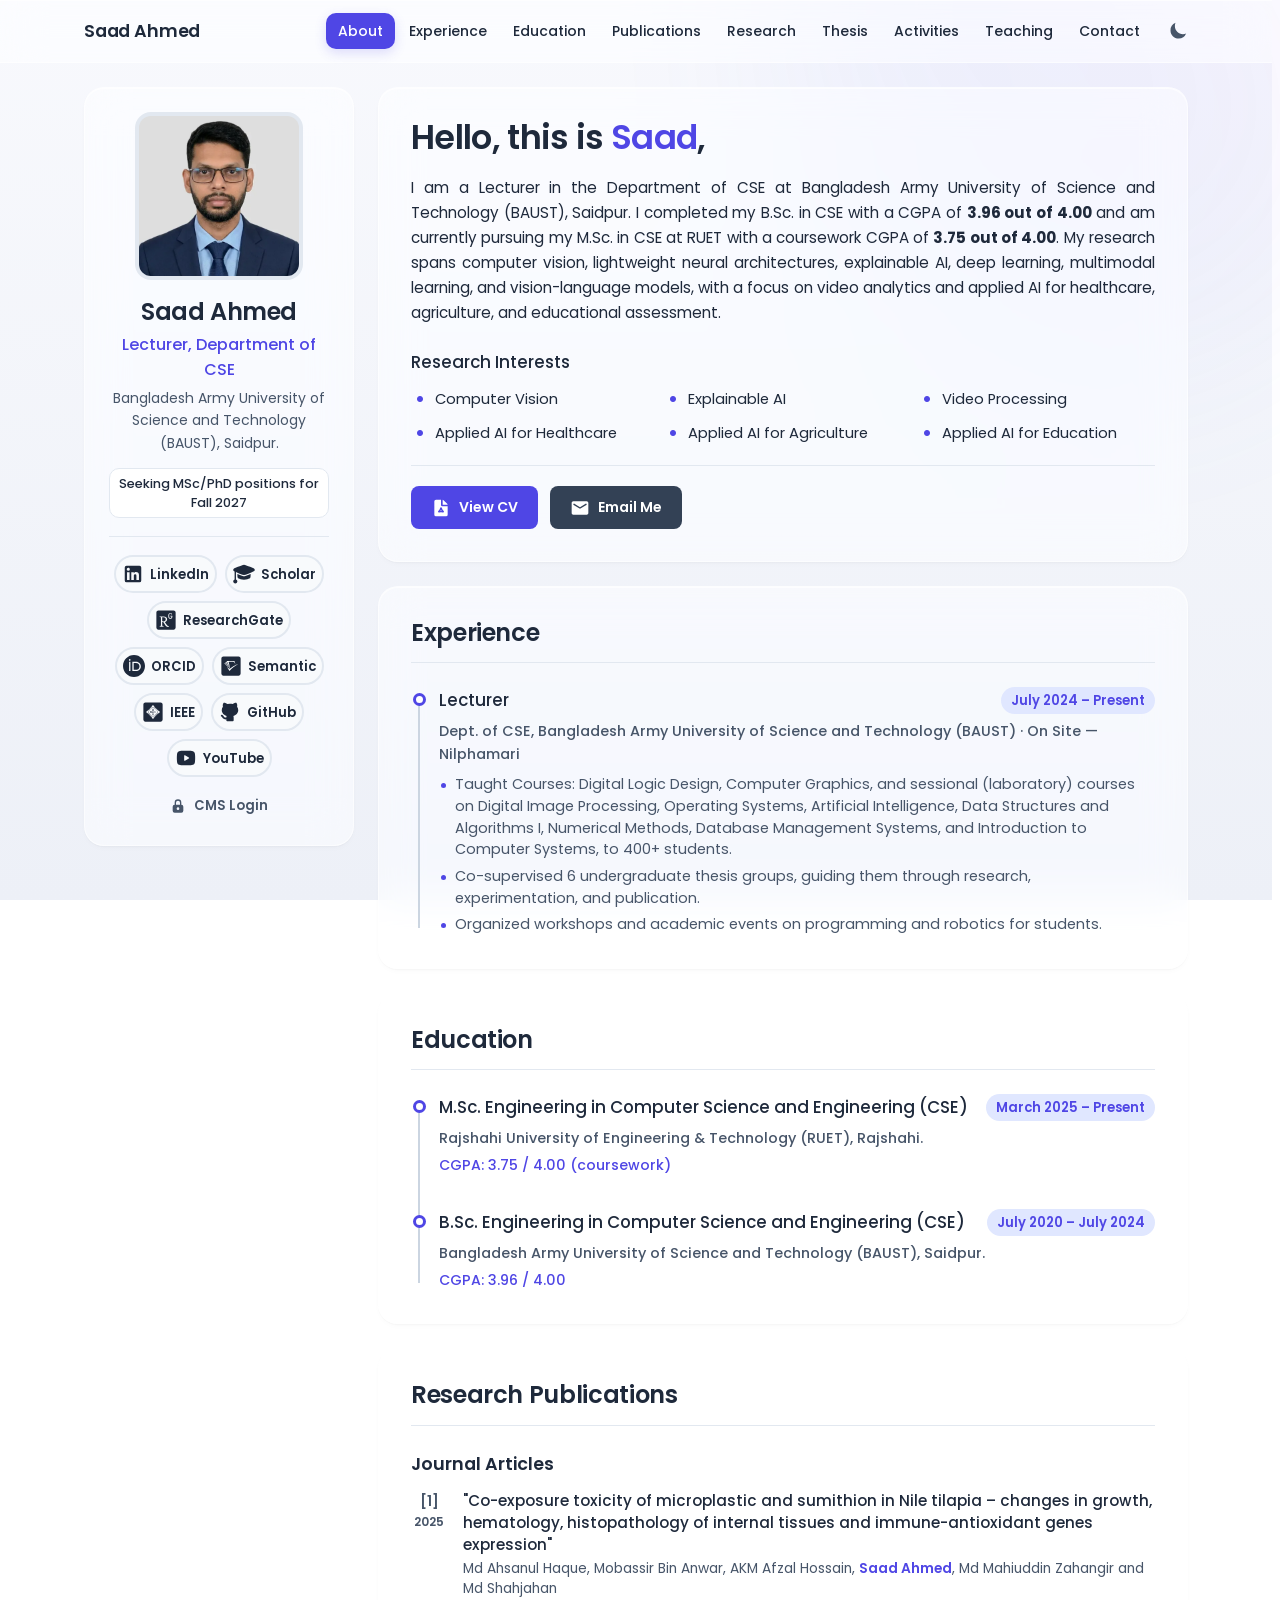
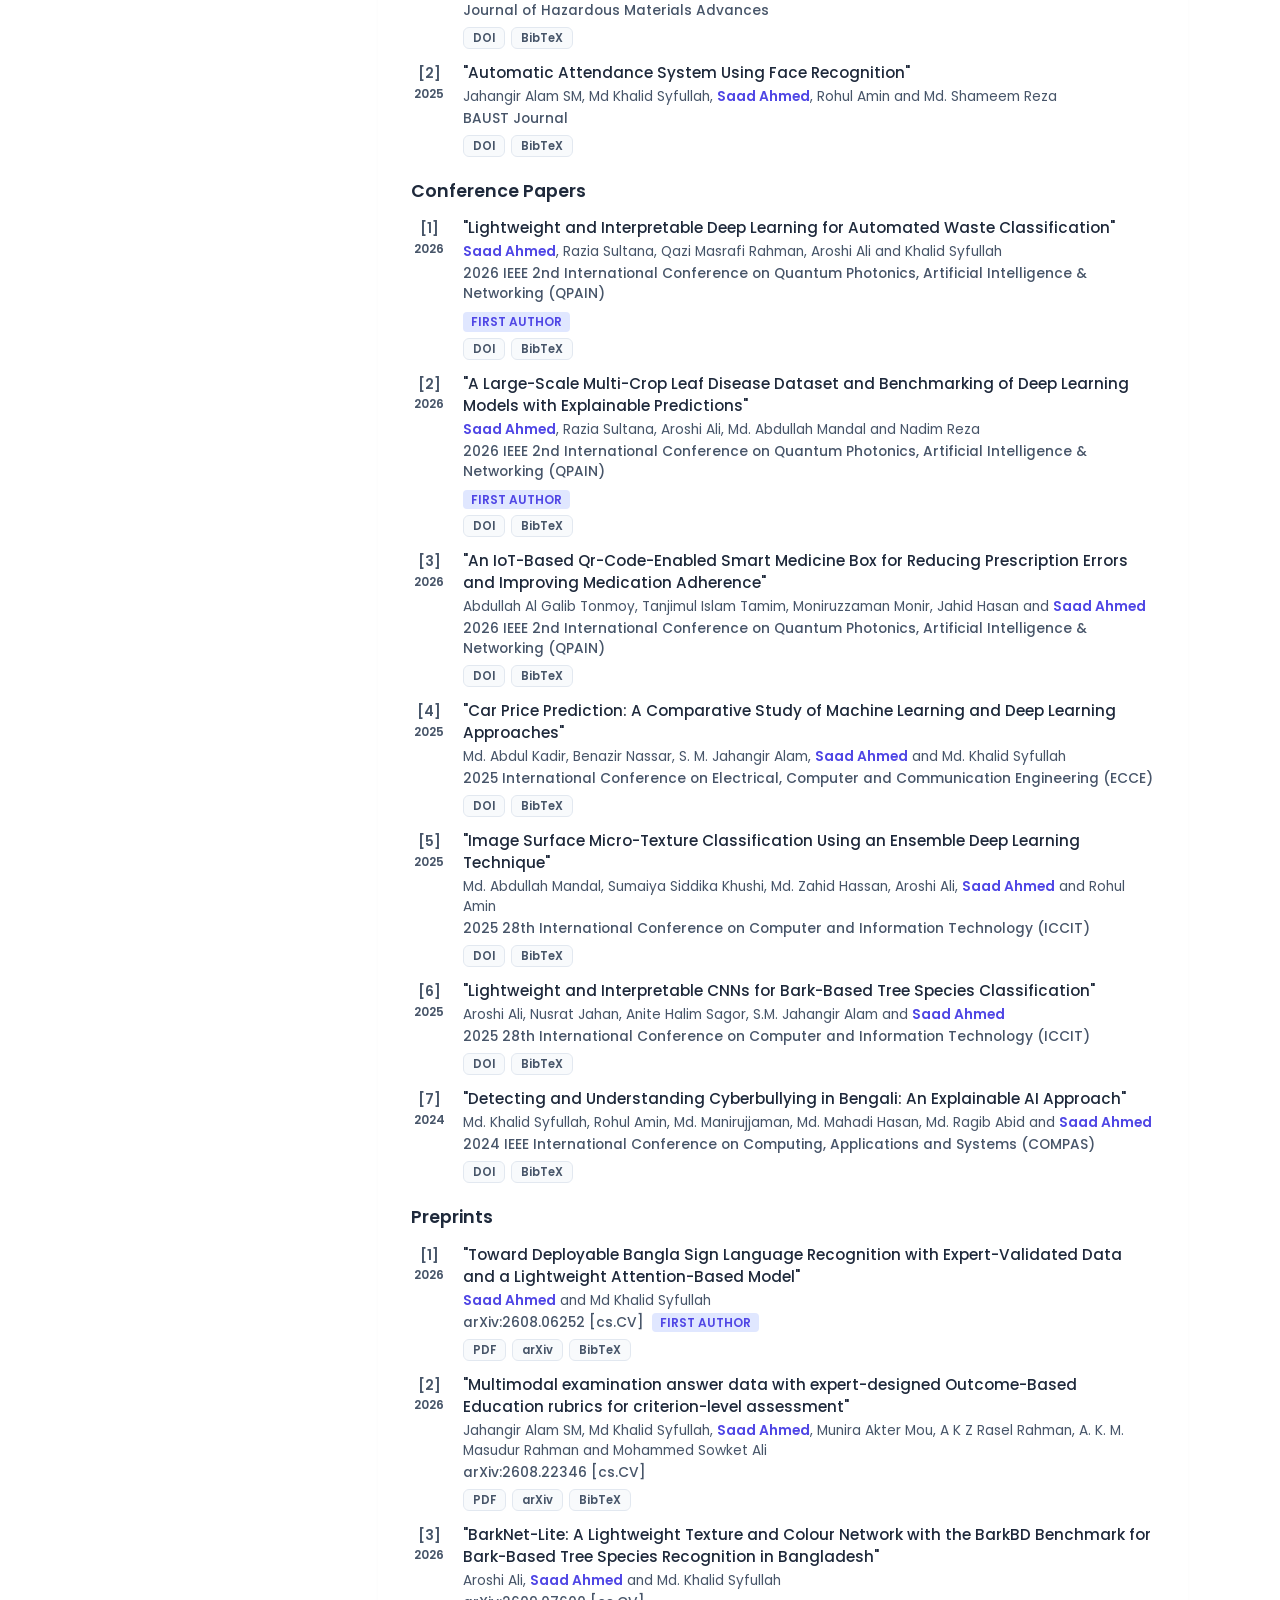
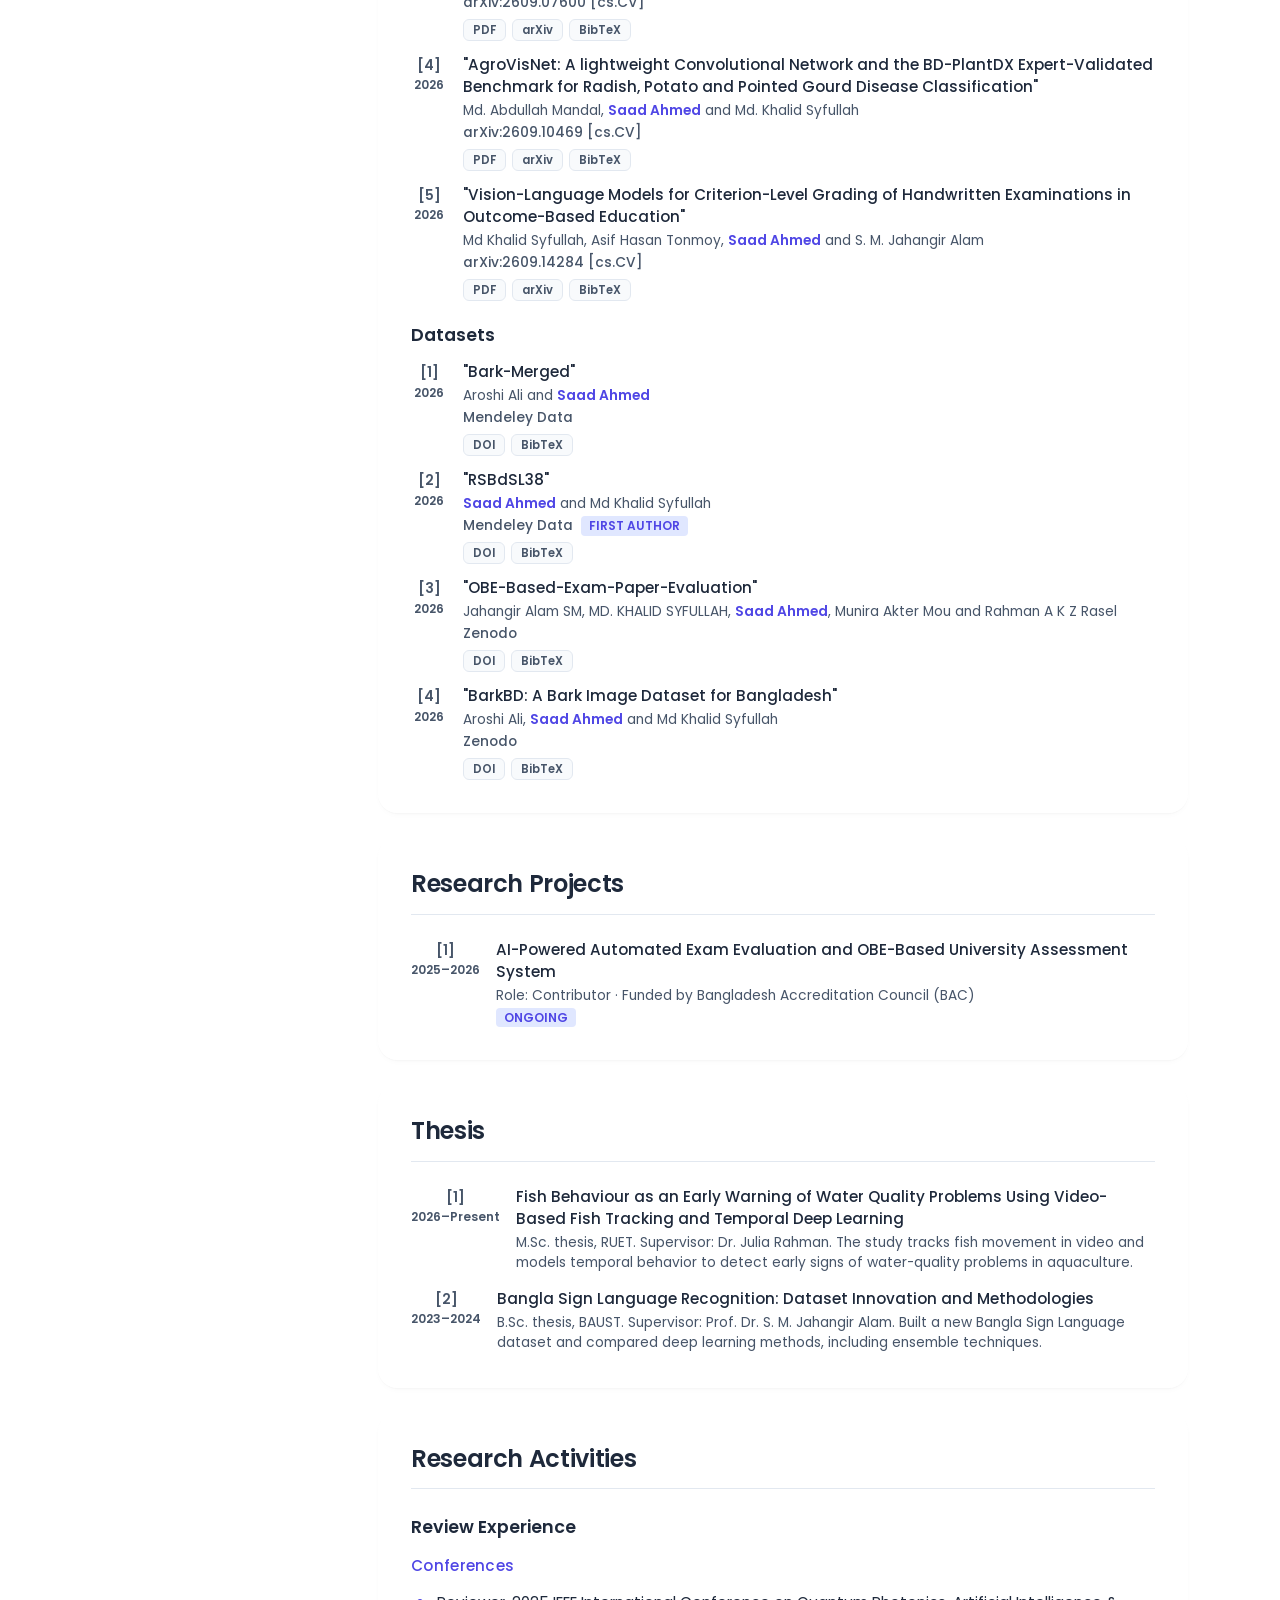
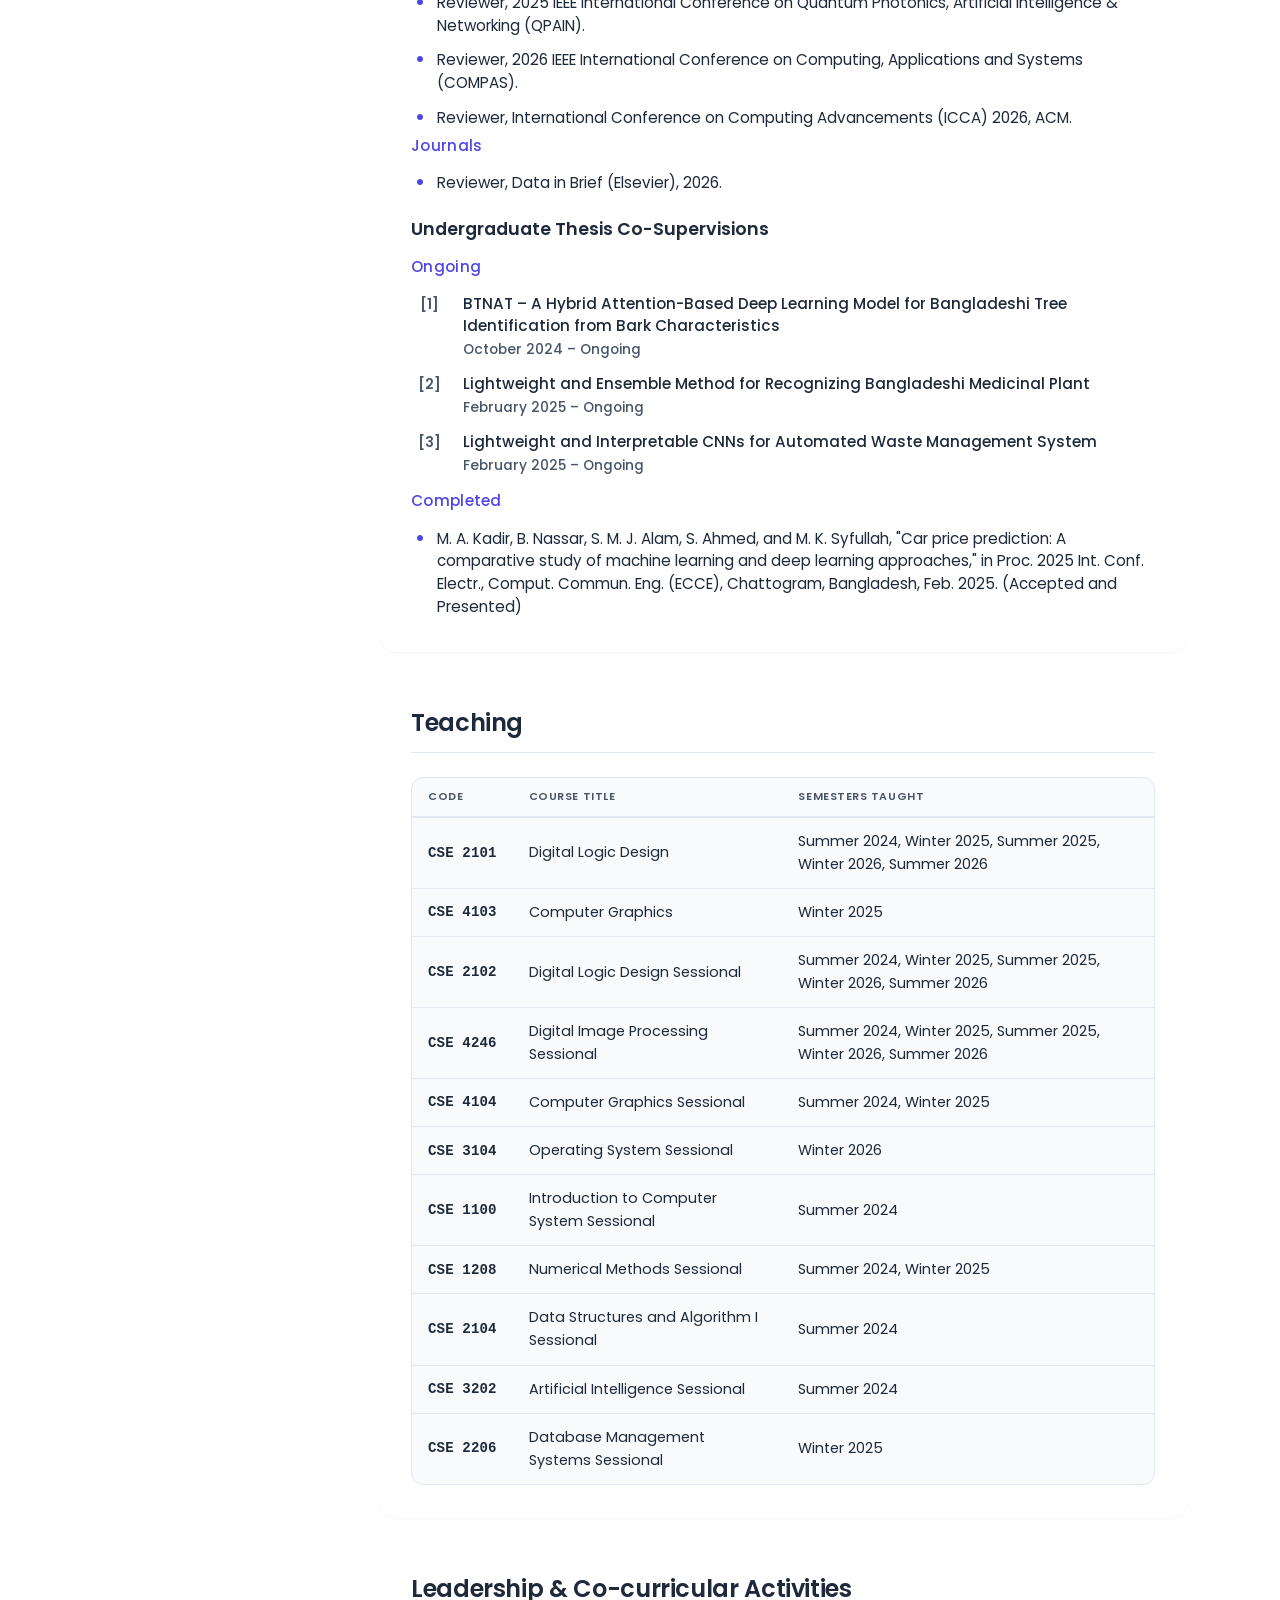
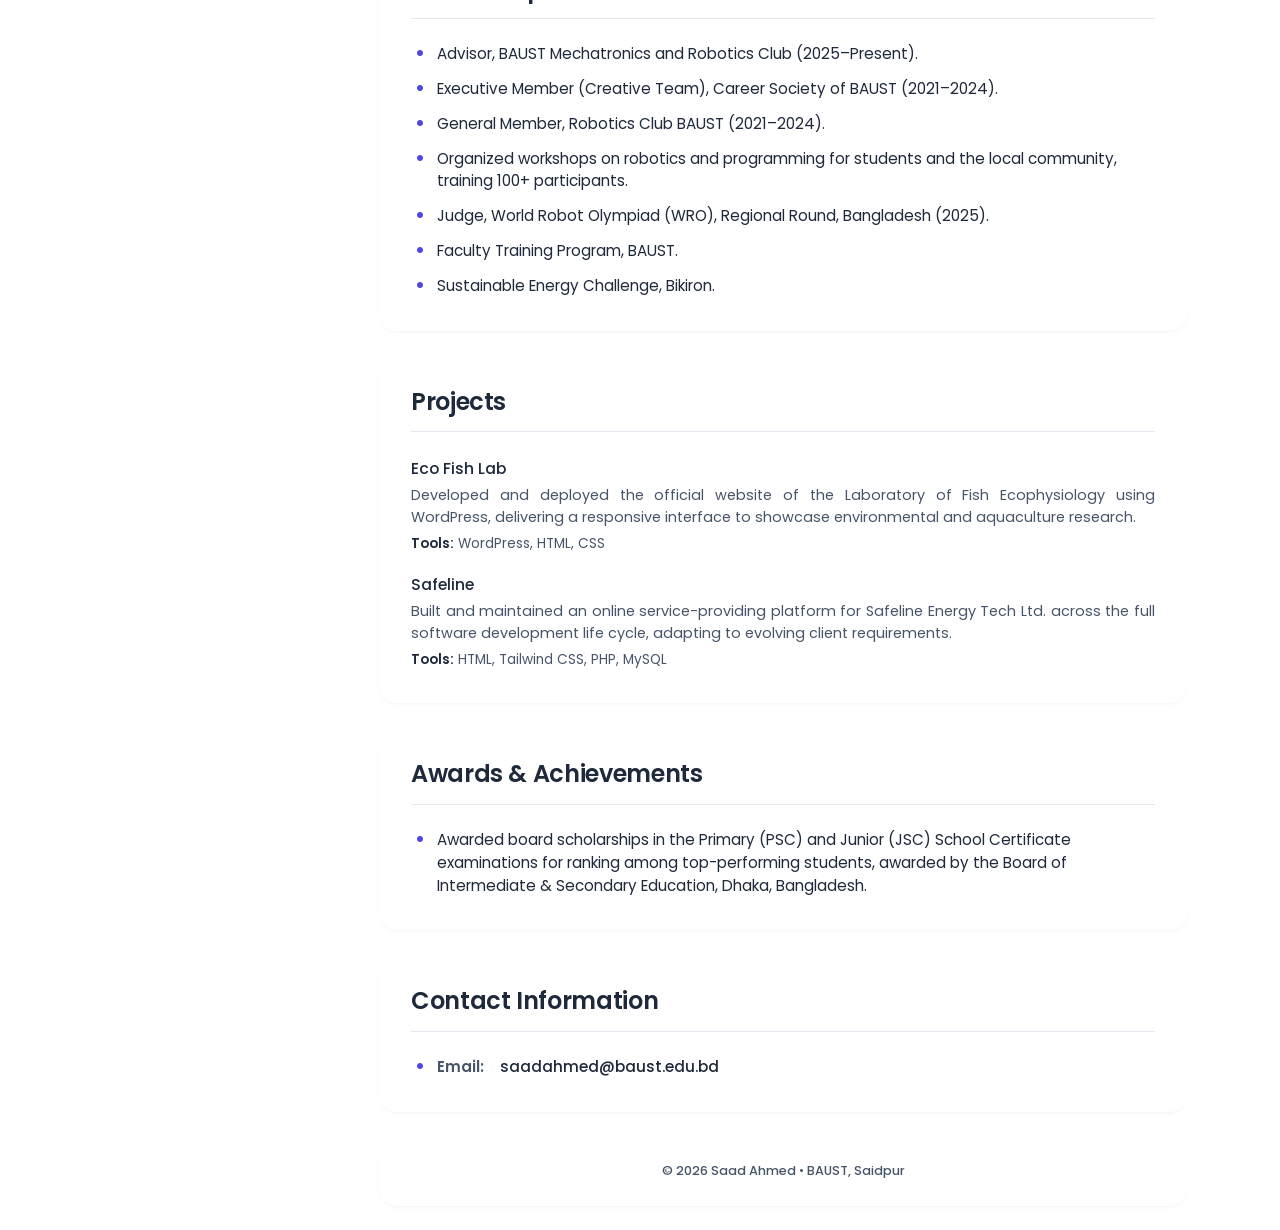
==== commit 43ba7f12: "minor update" ====
--- a/index.html
+++ b/index.html
@@ -485,7 +485,7 @@
            ═══════════════════════════════════════════════════════════════════════ -->
       <main id="main">
         <!-- ABOUT (data.json "about"): intro paragraph (**bold** supported)
-             + teaching list. The action buttons are hard-coded. -->
+             + research-interests grid. The action buttons are hard-coded. -->
         <section id="about-section" class="content-block">
           <h2 class="about-greeting">
             Hello, this is <span class="greeting-name">Saad</span>,
@@ -502,14 +502,14 @@
             with a focus on video analytics and applied AI for healthcare,
             agriculture, and educational assessment.
           </p>
-          <h3 class="interests-title">Teaching</h3>
+          <h3 class="interests-title">Research Interests</h3>
           <ul class="interests-list" id="about-interests">
-            <li>Digital Logic Design</li>
-            <li>Computer Graphics</li>
-            <li>Digital Image Processing</li>
-            <li>Artificial Intelligence</li>
-            <li>Database Management Systems</li>
-            <li>Operating Systems</li>
+            <li>Computer Vision</li>
+            <li>Explainable AI</li>
+            <li>Video Processing</li>
+            <li>Applied AI for Healthcare</li>
+            <li>Applied AI for Agriculture</li>
+            <li>Applied AI for Education</li>
           </ul>
           <div class="about-actions">
             <a
--- a/style.css
+++ b/style.css
@@ -607,8 +607,21 @@
   flex-direction: column;
   padding-left: 4px;
 }
+/* Research interests: 3 columns × 2 rows on desktop, fewer on small screens. */
 .interests-list {
-  gap: 8px;
+  display: grid;
+  grid-template-columns: repeat(3, minmax(0, 1fr));
+  gap: 10px 20px;
+}
+@media (max-width: 760px) {
+  .interests-list {
+    grid-template-columns: repeat(2, minmax(0, 1fr));
+  }
+}
+@media (max-width: 420px) {
+  .interests-list {
+    grid-template-columns: 1fr;
+  }
 }
 .academic-list {
   gap: 12px;
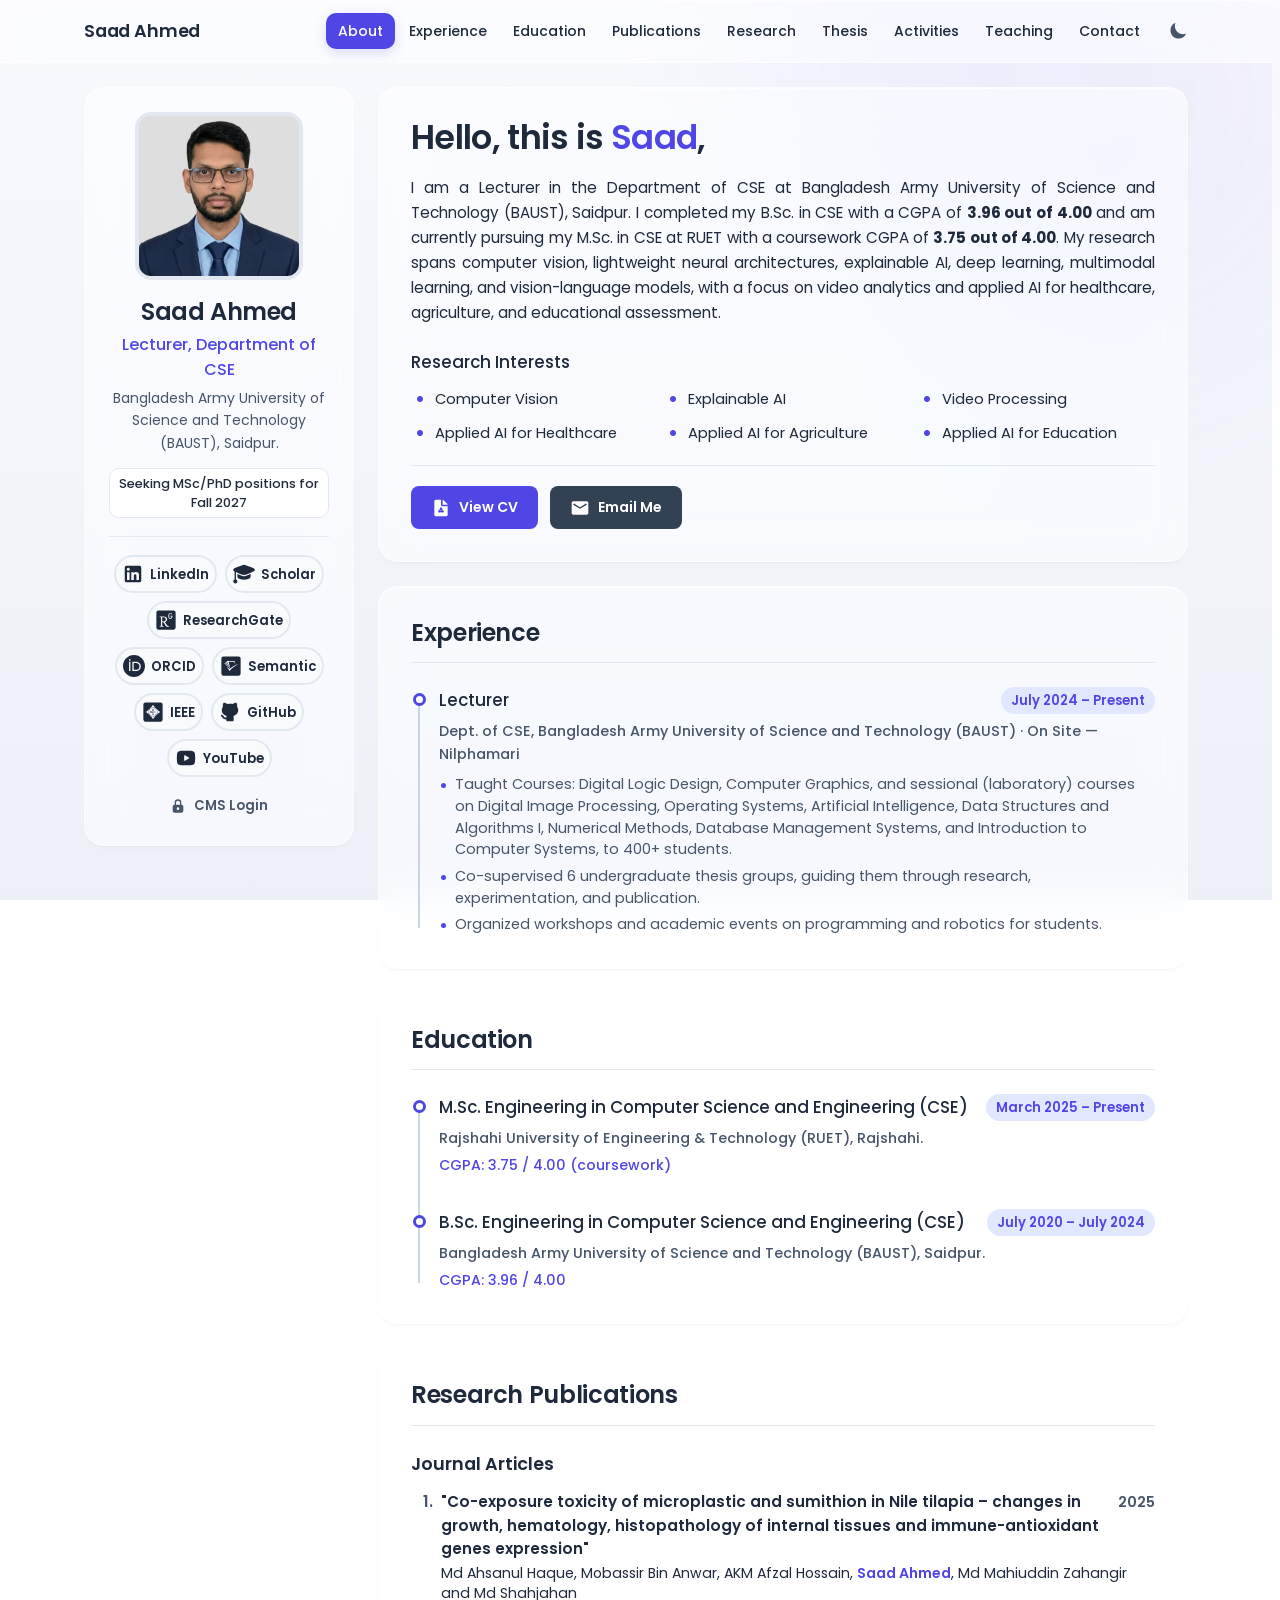
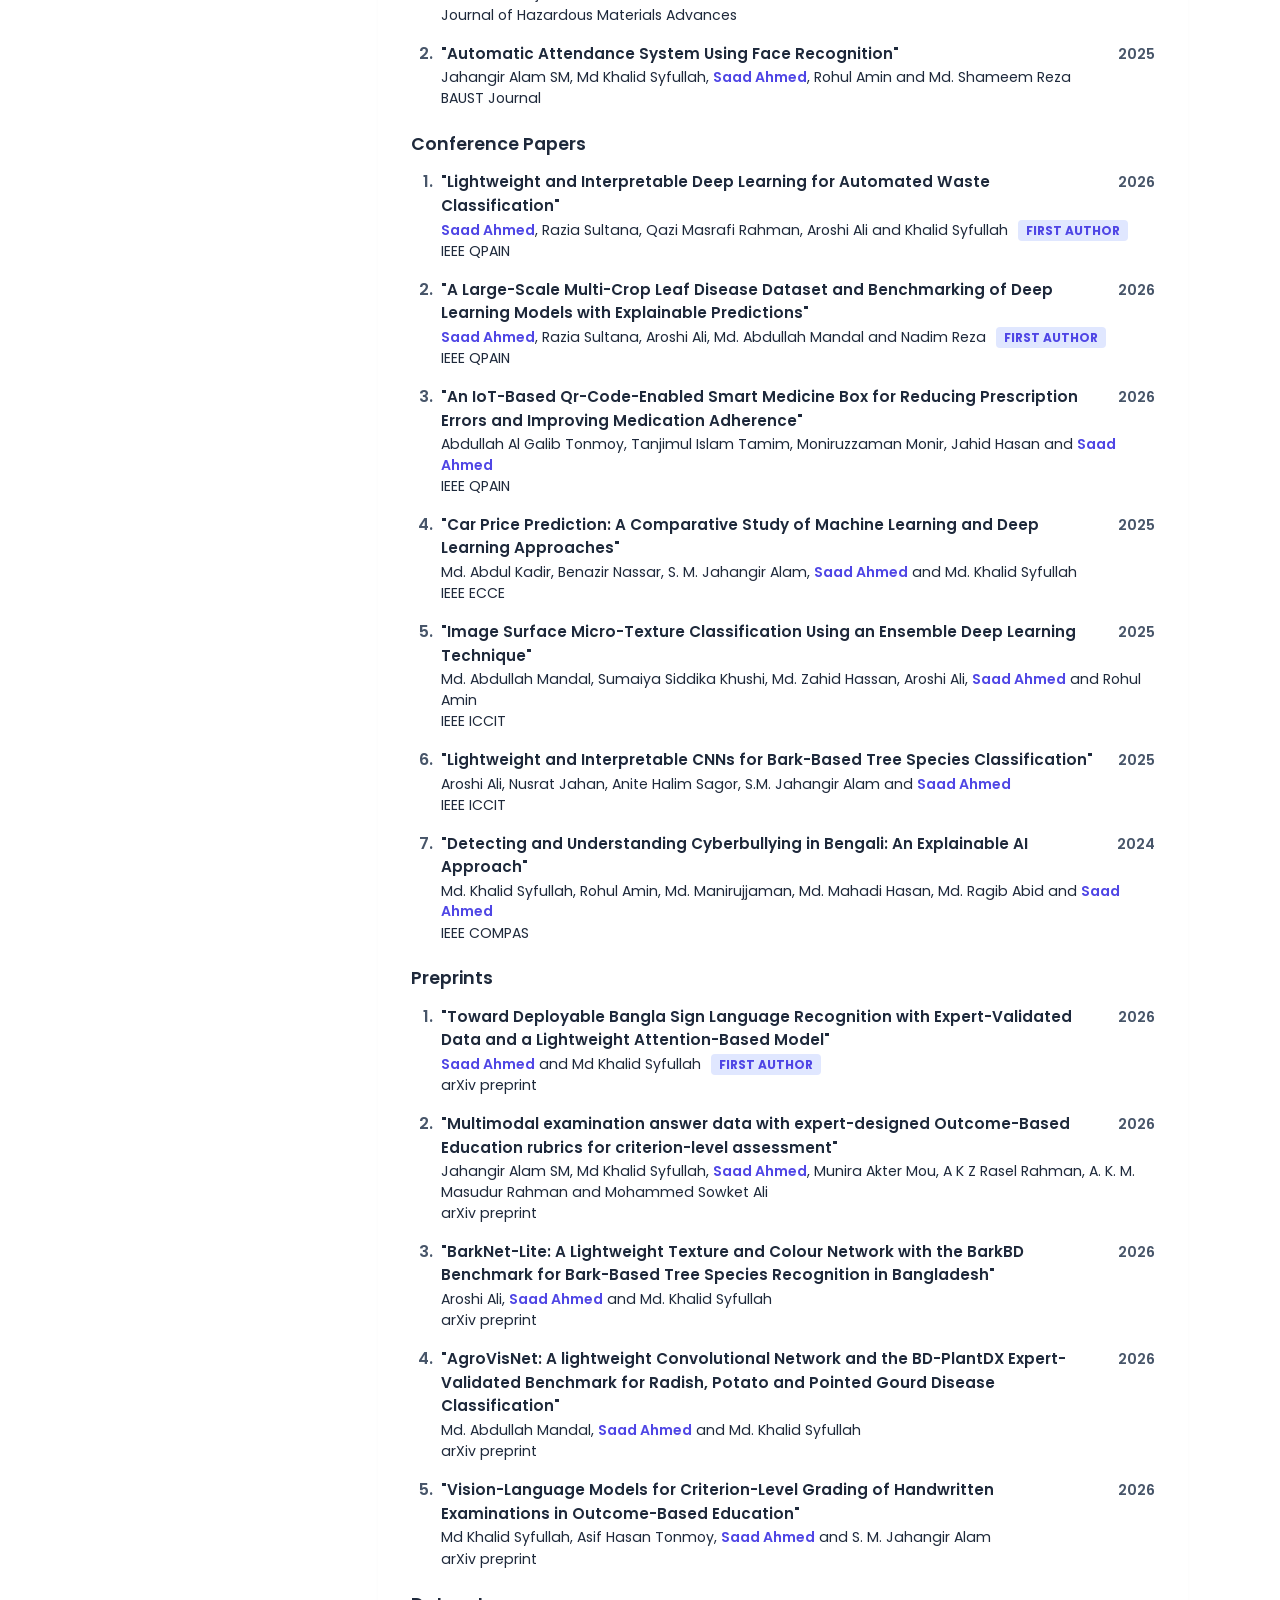
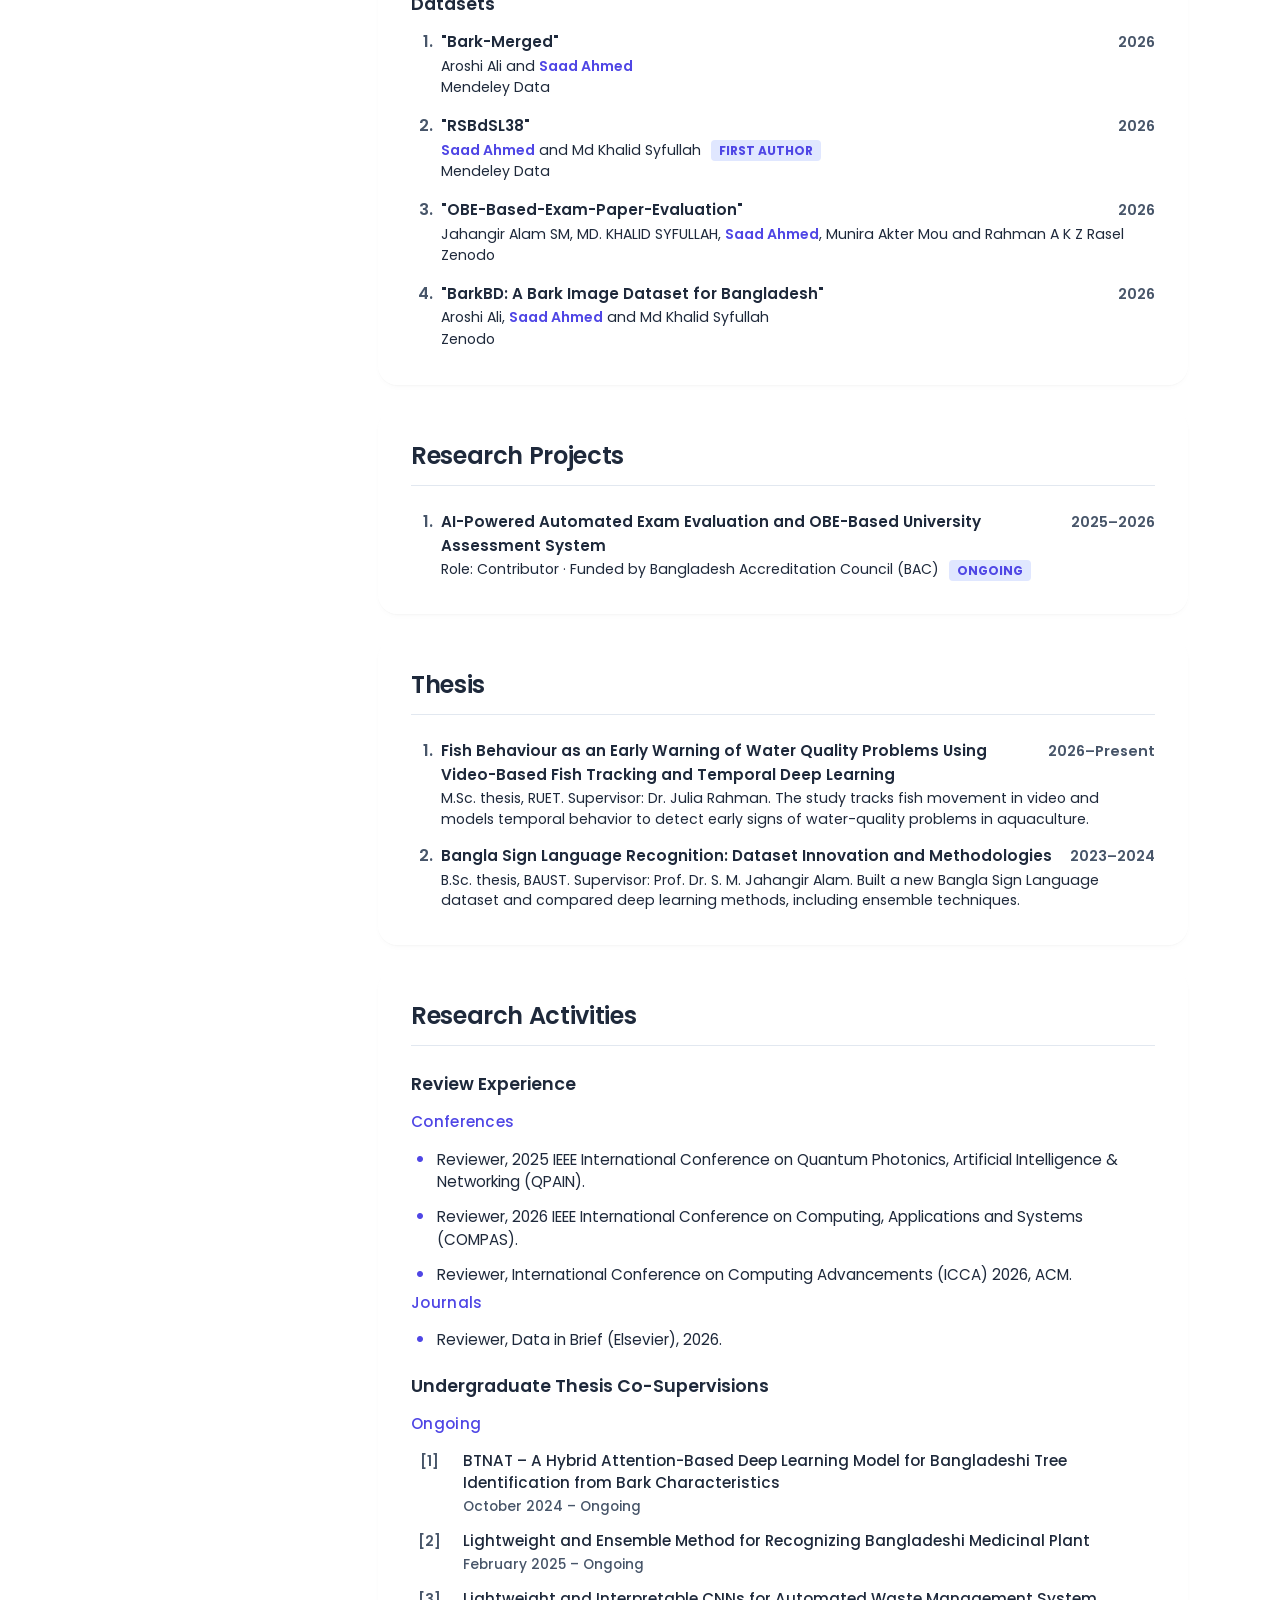
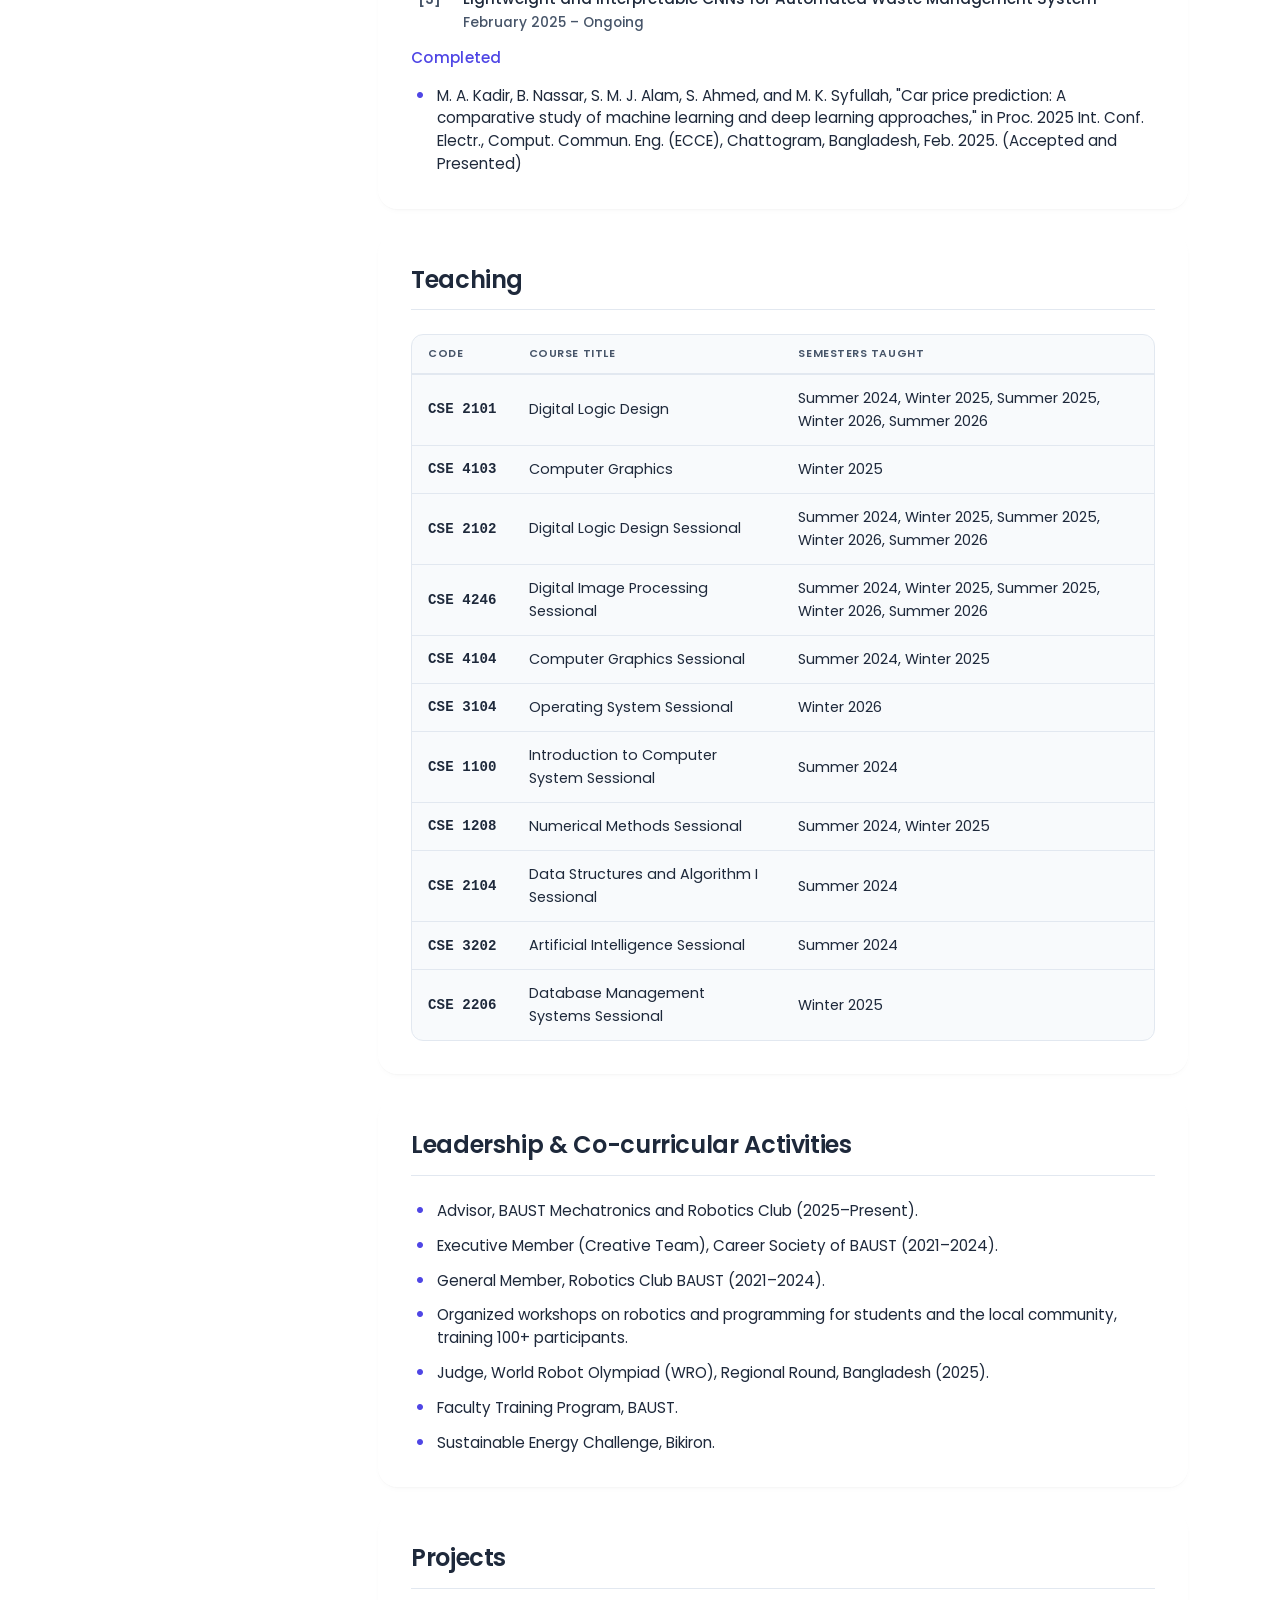
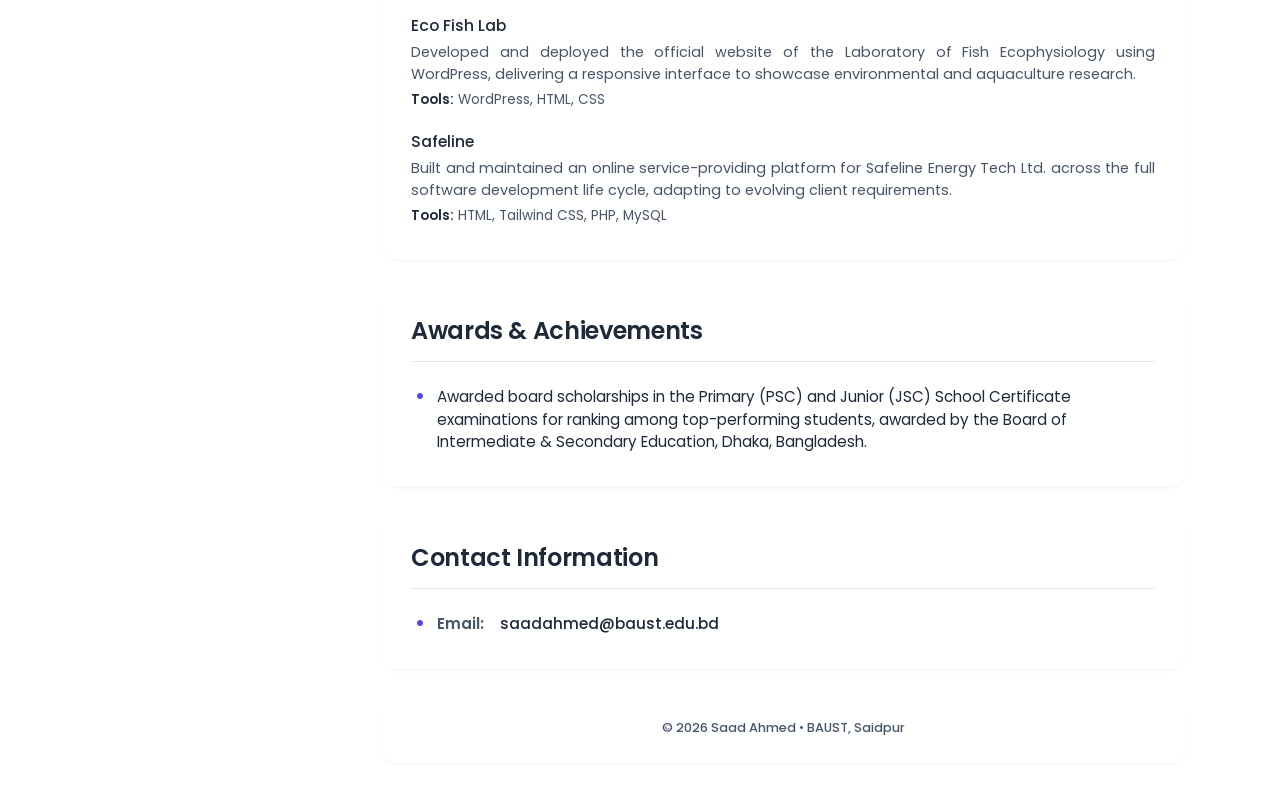
==== commit 2e0000e5: "slight style udpate" ====
--- a/index.html
+++ b/index.html
@@ -660,25 +660,22 @@
             <h2 class="section-heading">Research Projects</h2>
           </div>
           <div id="projects-container">
-            <div class="pub-row-item">
-              <span class="pub-row-idx">
-                <span class="pub-idx-num">[1]</span>
-                <span class="pub-idx-year">2025&ndash;2026</span>
-              </span>
-              <div class="pub-row-content">
-                <h3 class="pub-title">
-                  AI-Powered Automated Exam Evaluation and OBE-Based University
-                  Assessment System
-                </h3>
+            <ol class="pub-list">
+              <li class="pub-item">
+                <div class="pub-head">
+                  <h3 class="pub-title">
+                    AI-Powered Automated Exam Evaluation and OBE-Based
+                    University Assessment System
+                  </h3>
+                  <span class="pub-year">2025&ndash;2026</span>
+                </div>
                 <p class="pub-authors">
                   Role: Contributor &middot; Funded by Bangladesh Accreditation
                   Council (BAC)
-                </p>
-                <p class="pub-venue">
                   <span class="pub-meta-badge">Ongoing</span>
                 </p>
-              </div>
-            </div>
+              </li>
+            </ol>
           </div>
         </section>
 
@@ -688,40 +685,36 @@
             <h2 class="section-heading">Thesis</h2>
           </div>
           <div id="thesis-container">
-            <div class="pub-row-item">
-              <span class="pub-row-idx">
-                <span class="pub-idx-num">[1]</span>
-                <span class="pub-idx-year">2026&ndash;Present</span>
-              </span>
-              <div class="pub-row-content">
-                <h3 class="pub-title">
-                  Fish Behaviour as an Early Warning of Water Quality Problems
-                  Using Video-Based Fish Tracking and Temporal Deep Learning
-                </h3>
+            <ol class="pub-list">
+              <li class="pub-item">
+                <div class="pub-head">
+                  <h3 class="pub-title">
+                    Fish Behaviour as an Early Warning of Water Quality Problems
+                    Using Video-Based Fish Tracking and Temporal Deep Learning
+                  </h3>
+                  <span class="pub-year">2026&ndash;Present</span>
+                </div>
                 <p class="pub-authors">
                   M.Sc. thesis, RUET. Supervisor: Dr. Julia Rahman. The study
                   tracks fish movement in video and models temporal behavior to
                   detect early signs of water-quality problems in aquaculture.
                 </p>
-              </div>
-            </div>
-            <div class="pub-row-item">
-              <span class="pub-row-idx">
-                <span class="pub-idx-num">[2]</span>
-                <span class="pub-idx-year">2023&ndash;2024</span>
-              </span>
-              <div class="pub-row-content">
-                <h3 class="pub-title">
-                  Bangla Sign Language Recognition: Dataset Innovation and
-                  Methodologies
-                </h3>
+              </li>
+              <li class="pub-item">
+                <div class="pub-head">
+                  <h3 class="pub-title">
+                    Bangla Sign Language Recognition: Dataset Innovation and
+                    Methodologies
+                  </h3>
+                  <span class="pub-year">2023&ndash;2024</span>
+                </div>
                 <p class="pub-authors">
-                  B.Sc. thesis, BAUST. Supervisor: Prof. Dr. S. M. Jahangir Alam.
-                  Built a new Bangla Sign Language dataset and compared deep
-                  learning methods, including ensemble techniques.
+                  B.Sc. thesis, BAUST. Supervisor: Prof. Dr. S. M. Jahangir
+                  Alam. Built a new Bangla Sign Language dataset and compared
+                  deep learning methods, including ensemble techniques.
                 </p>
-              </div>
-            </div>
+              </li>
+            </ol>
           </div>
         </section>
 
--- a/style.css
+++ b/style.css
@@ -834,38 +834,60 @@
   text-transform: uppercase;
 }
 
-/* Link buttons under each paper (PDF / arXiv / DOI / Code / Dataset / BibTeX). */
-.pub-actions {
-  display: flex;
-  flex-wrap: wrap;
-  gap: 6px;
-  margin-top: 6px;
-}
-.pub-btn {
-  font: inherit;
-  font-size: 0.72rem;
-  font-weight: 600;
-  line-height: 1.4;
-  padding: 2px 9px;
-  border-radius: 6px;
-  border: 1px solid var(--border-divider);
-  background: var(--badge-bg);
-  color: var(--text-muted);
-  text-decoration: none;
-  cursor: pointer;
-  transition:
-    color 0.15s,
-    border-color 0.15s,
-    background-color 0.15s;
-}
-.pub-btn:hover,
-.pub-btn.copied {
-  color: var(--brand-color);
-  border-color: var(--brand-color);
-}
-.pub-btn.copied {
-  background: var(--brand-muted);
-}
+/* Publications: numbered list (1. 2. 3.) — bold quoted title, authors with
+   the owner highlighted + "First author" badge, then "Venue, Year". */
+.pub-list {
+  padding-left: 1.6em;
+  color: var(--text-main);
+  line-height: 1.55;
+}
+.pub-list .pub-item {
+  margin-bottom: 15px;
+  padding-left: 4px;
+}
+.pub-list .pub-item:last-child {
+  margin-bottom: 0;
+}
+.pub-list .pub-item::marker {
+  font-weight: 600;
+  color: var(--text-muted);
+}
+/* Title on the left, year pinned to the right edge (like a CV). */
+.pub-list .pub-head {
+  display: flex;
+  align-items: baseline;
+  gap: 16px;
+  margin-bottom: 2px;
+}
+.pub-list .pub-title {
+  flex: 1;
+  min-width: 0;
+  font-size: 0.95rem;
+  font-weight: 600;
+  margin-bottom: 0;
+}
+.pub-list .pub-year {
+  flex-shrink: 0;
+  font-size: 0.9rem;
+  font-weight: 600;
+  color: var(--text-muted);
+}
+.pub-list .pub-authors,
+.pub-list .pub-venue {
+  display: block;
+  font-size: 0.88rem;
+  font-weight: 400;
+  color: var(--text-main);
+  margin-bottom: 1px;
+}
+.pub-list .pub-meta-badge {
+  margin-left: 6px;
+  padding: 2px 8px;
+  font-weight: 700;
+  vertical-align: middle;
+  white-space: nowrap;
+}
+
 .empty-note {
   font-size: 0.875rem;
   font-style: italic;
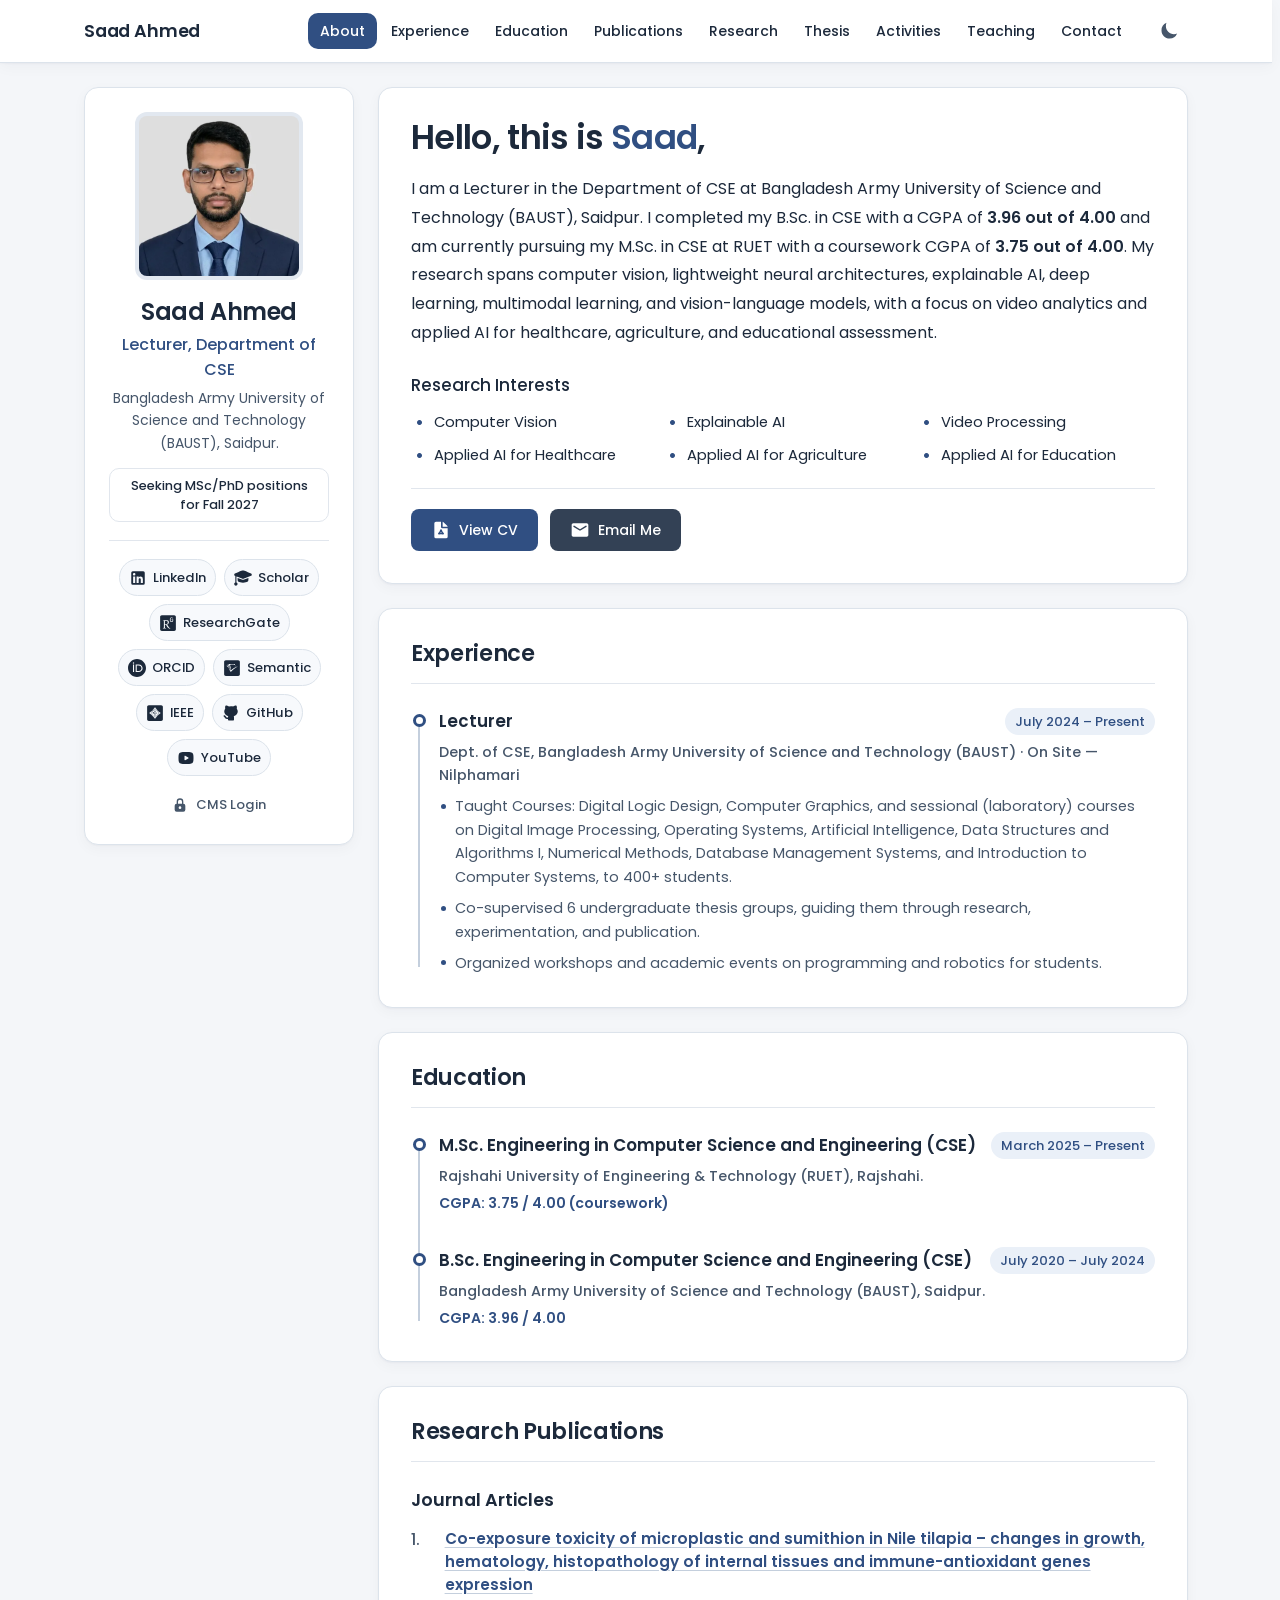
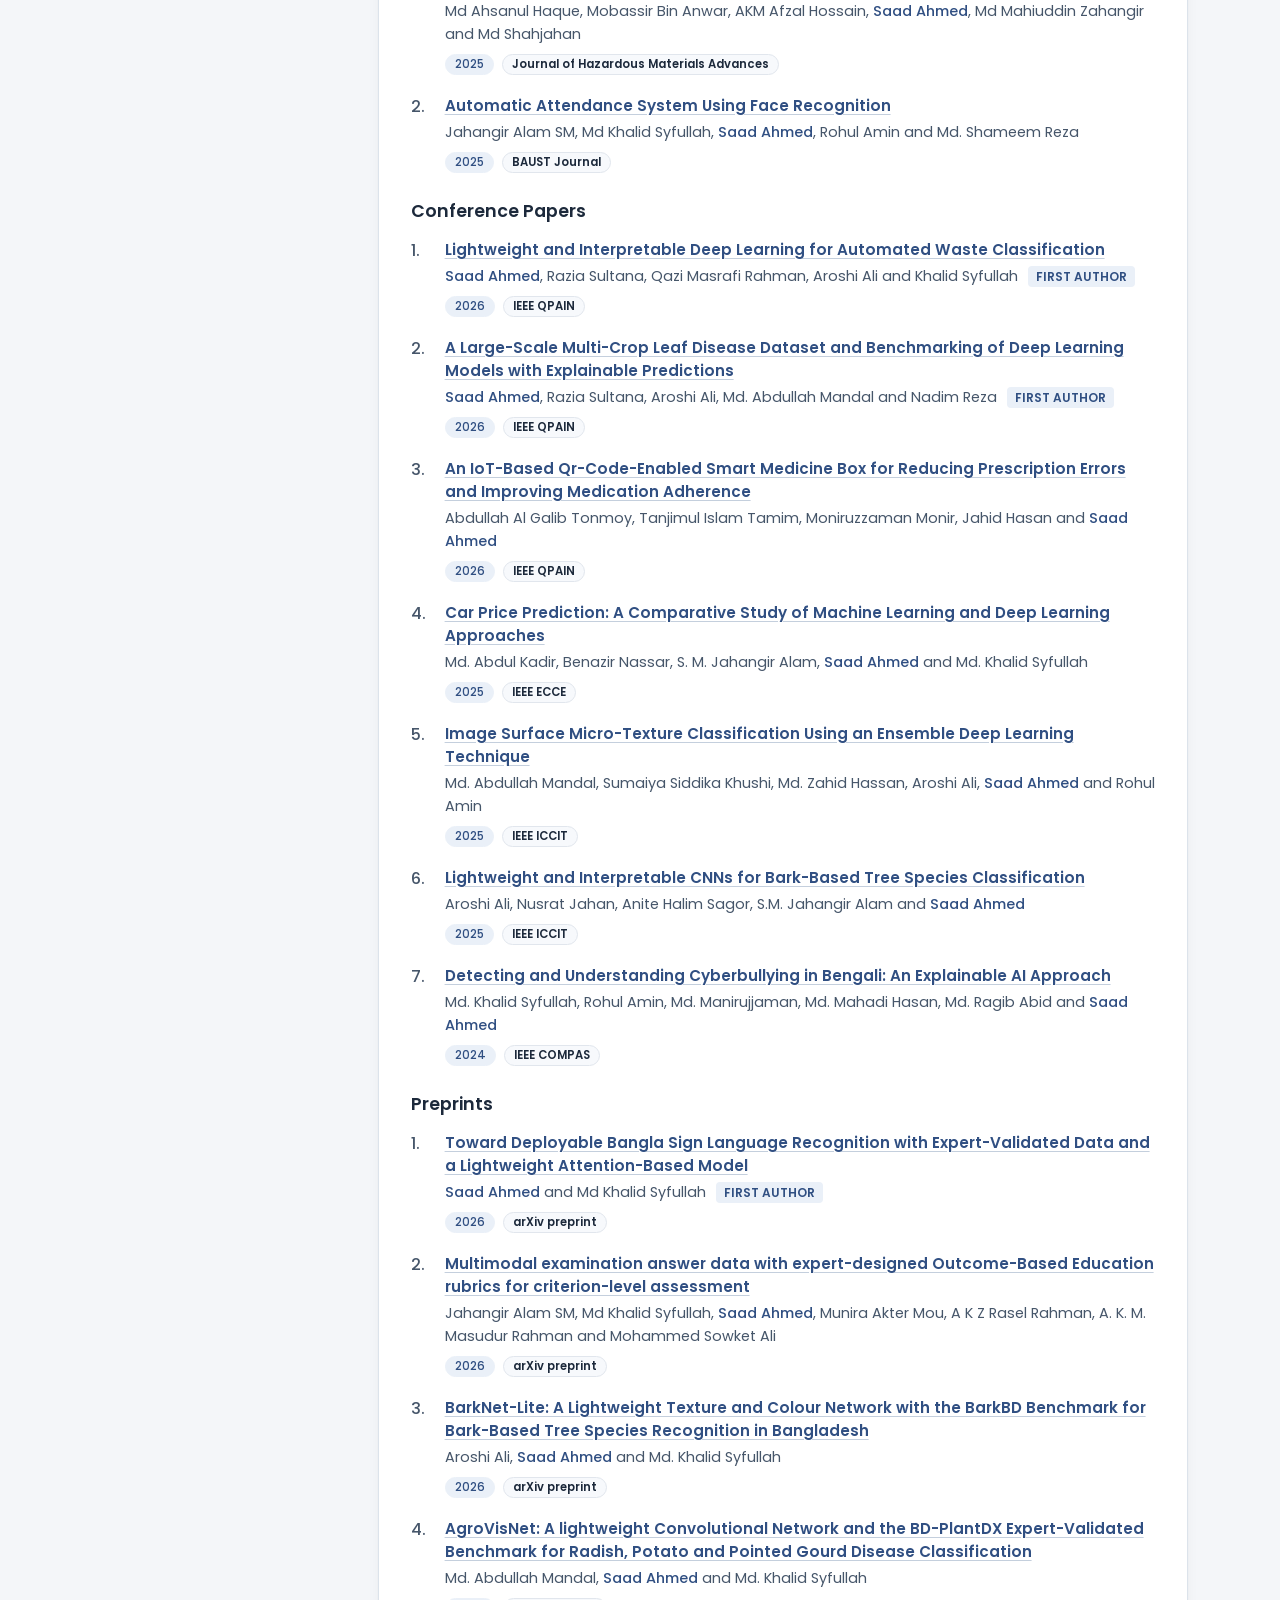
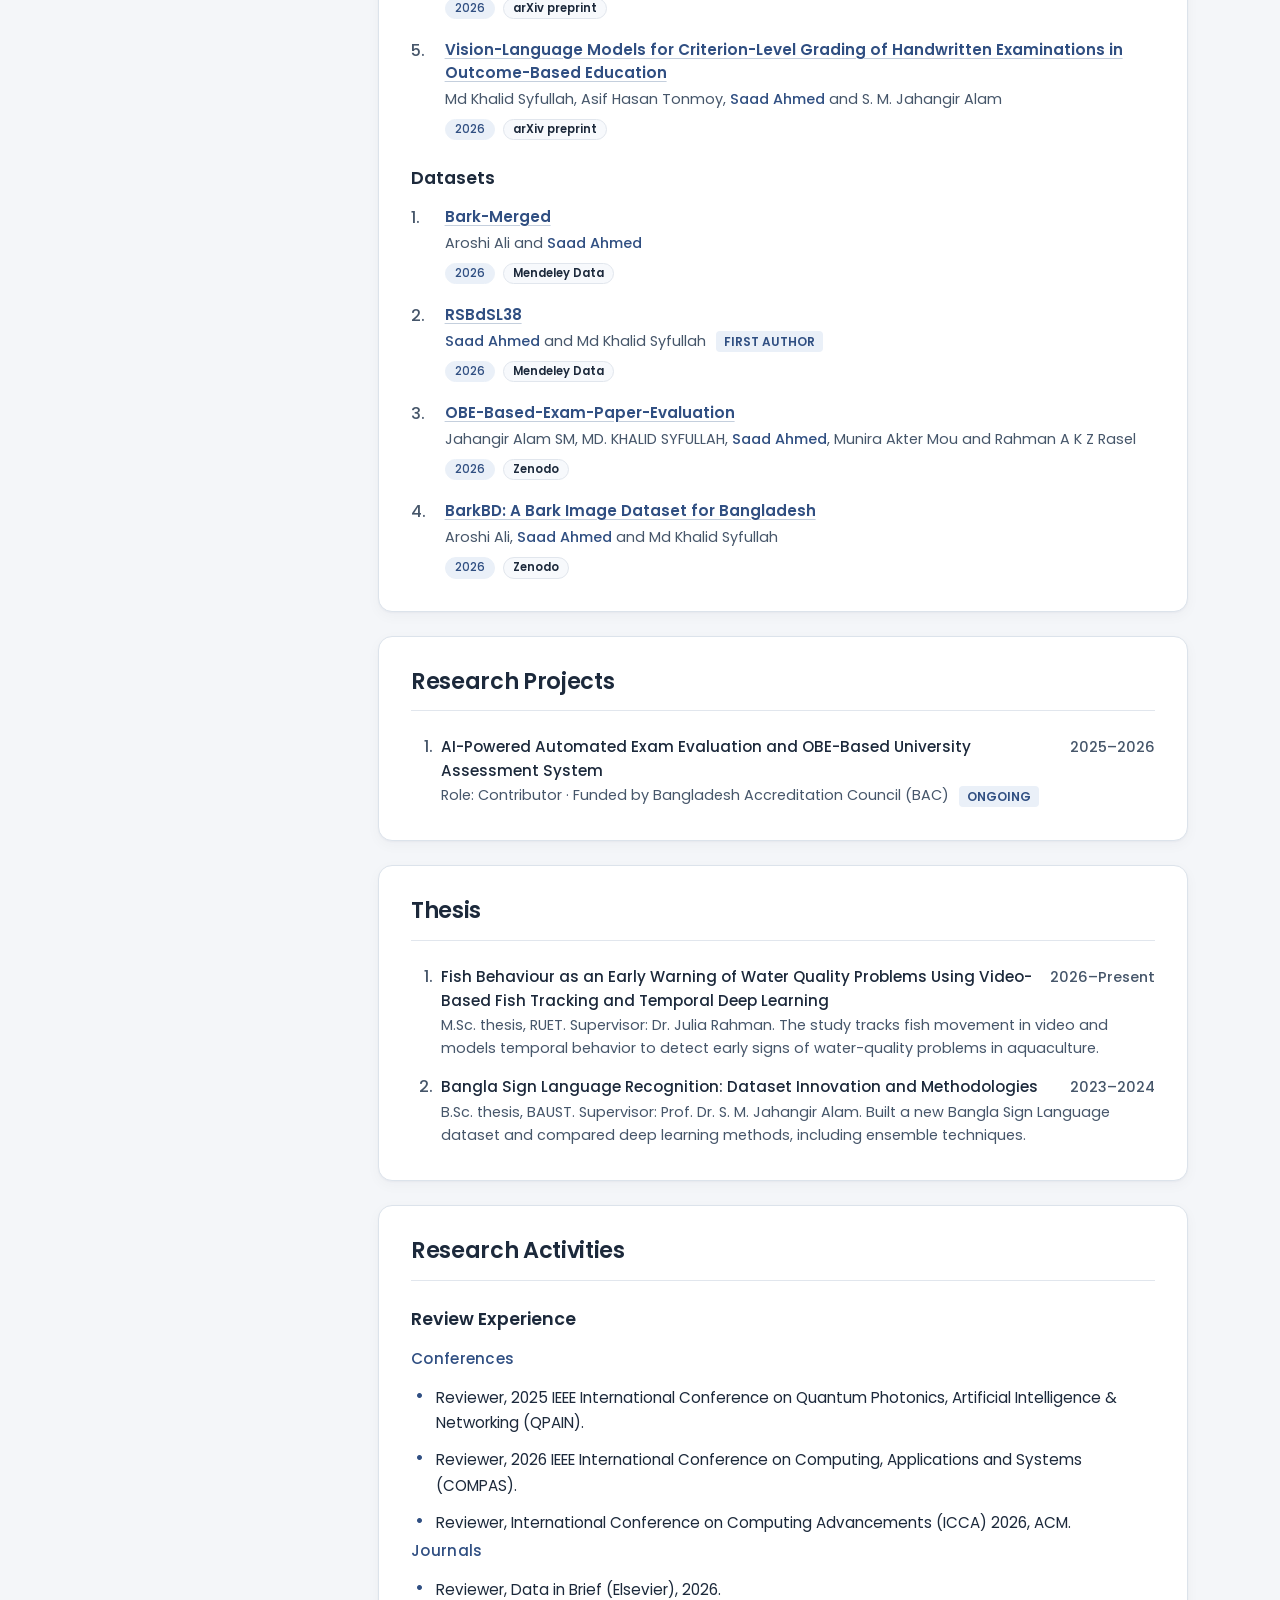
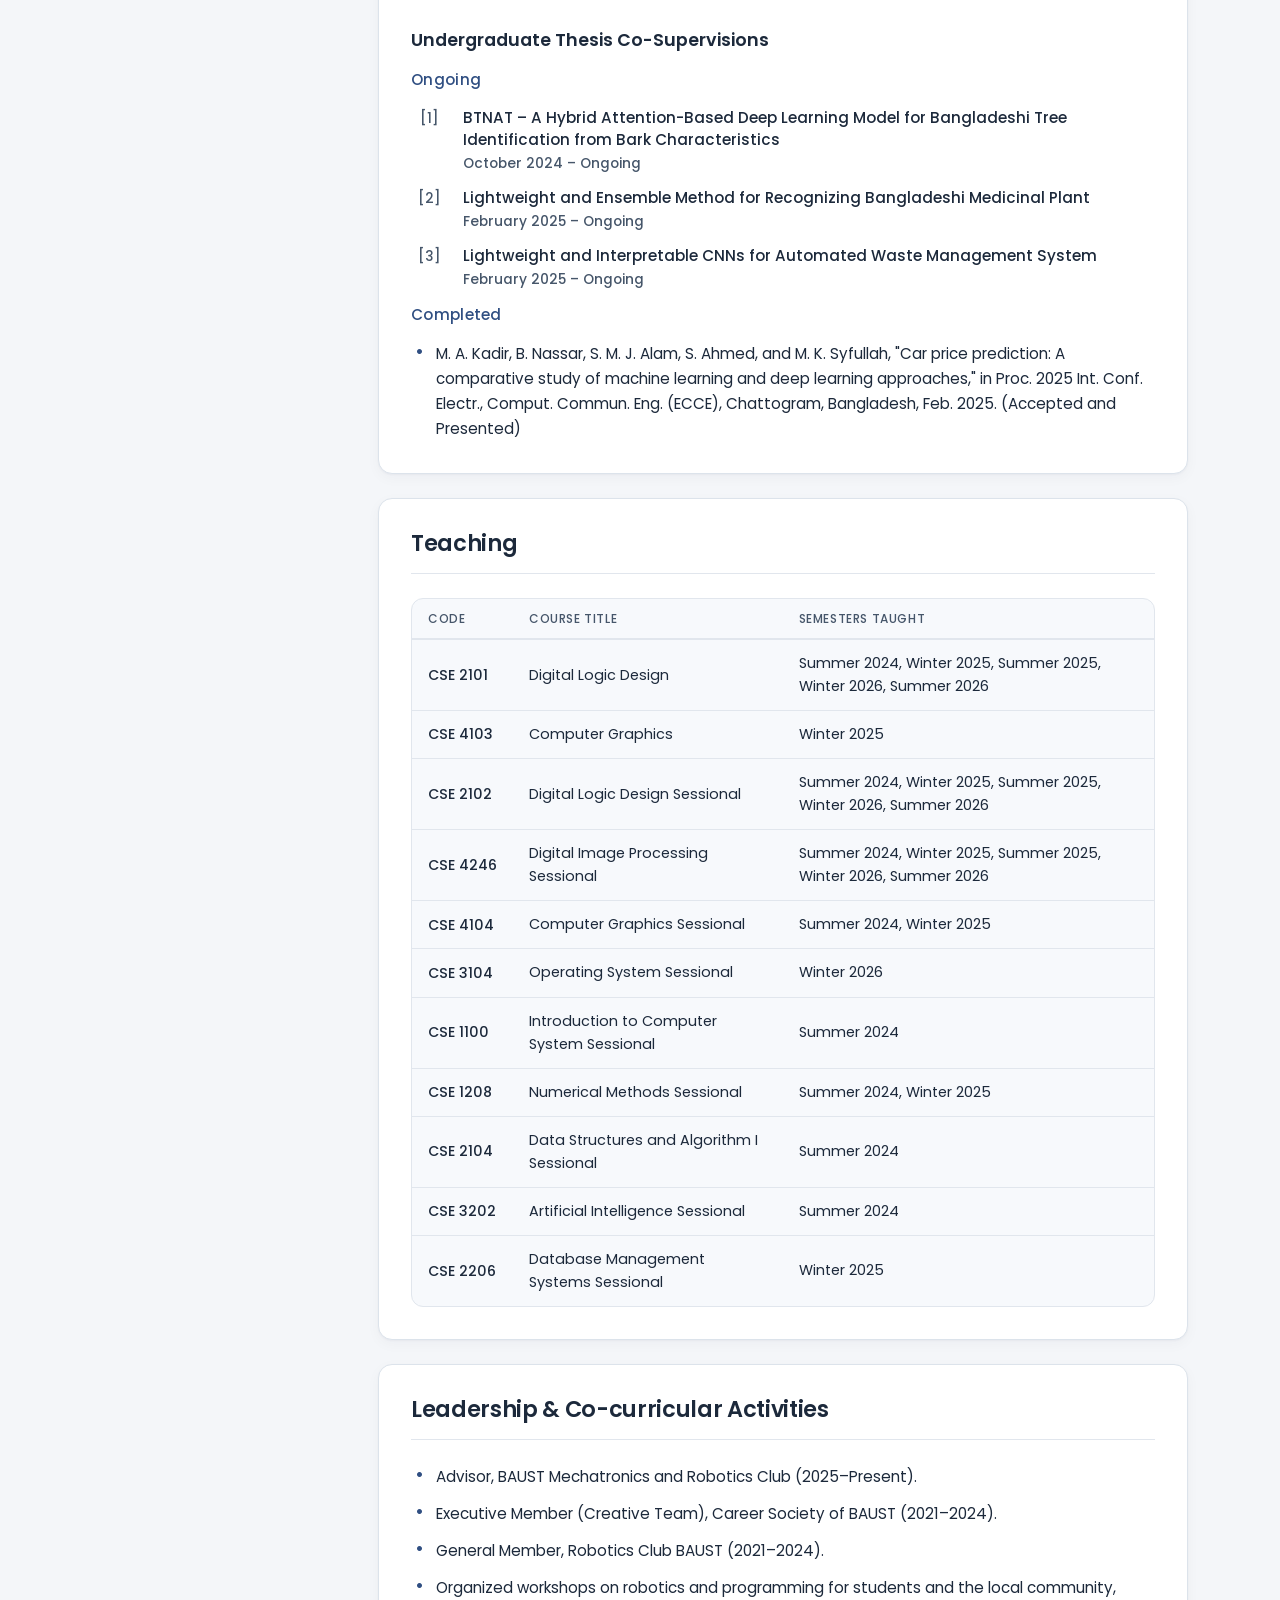
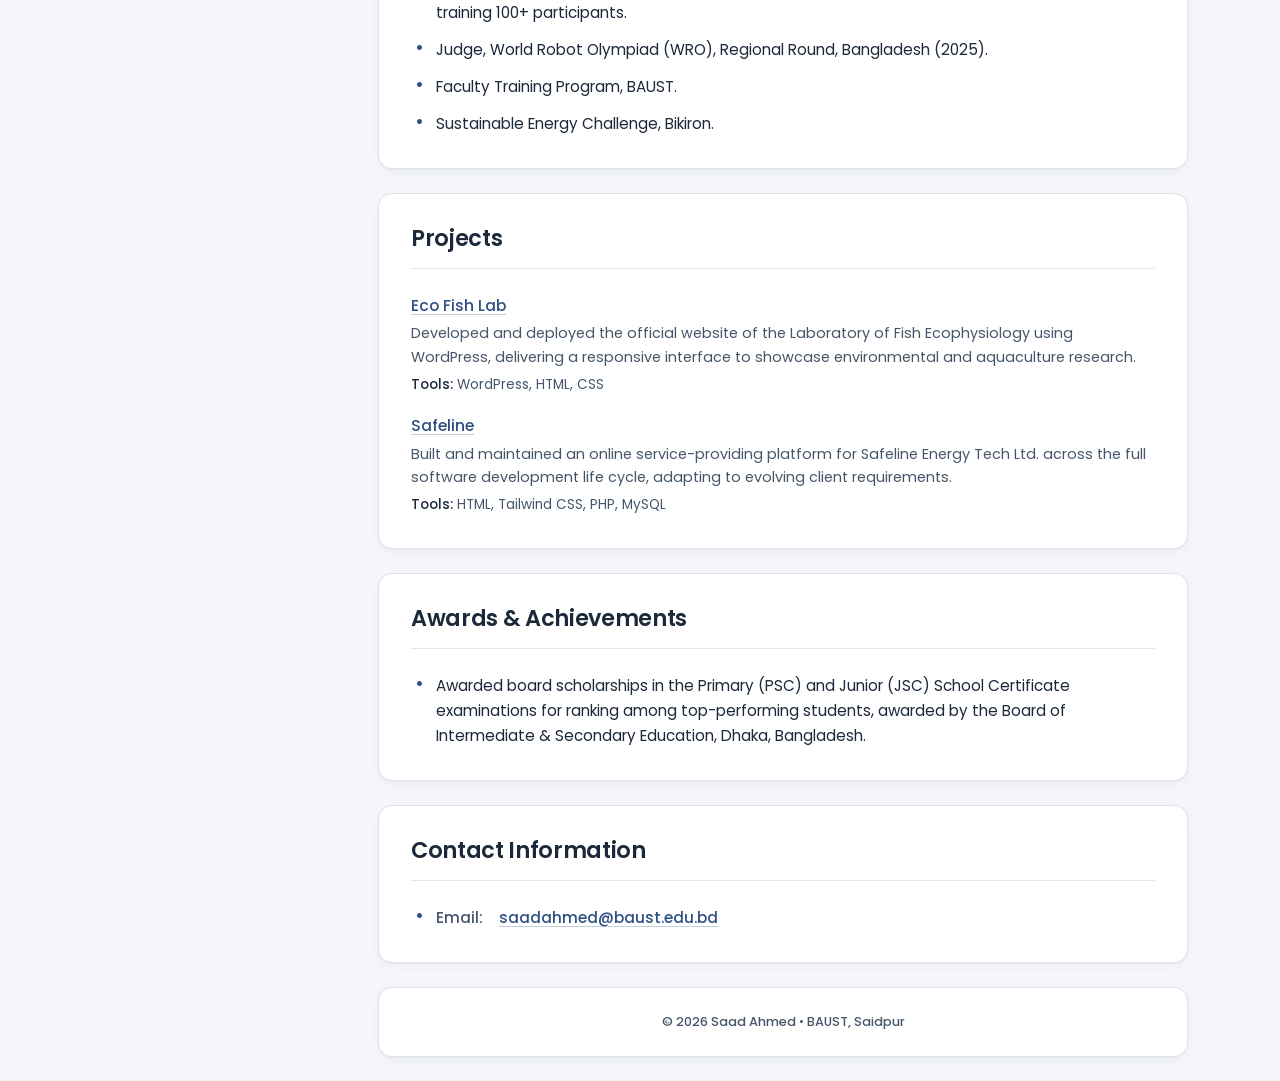
==== commit df9d25de: "Refine academic portfolio design Co-authored-by: copilot-swe-agent[bot] <198982749+Copilot@users.nor" ====
--- a/index.html
+++ b/index.html
@@ -205,7 +205,7 @@
     <link rel="apple-touch-icon" href="images/saadahmed.png" />
 
     <!-- Browser UI / address-bar color; kept in sync with the theme toggle. -->
-    <meta name="theme-color" id="theme-color-meta" content="#f8f9fd" />
+    <meta name="theme-color" id="theme-color-meta" content="#f4f6f9" />
 
     <!-- Apply saved theme BEFORE first paint to avoid a light/dark flash.
          Dark mode is controlled manually via the toggle button only. -->
--- a/style.css
+++ b/style.css
@@ -72,50 +72,44 @@
    THEME TOKENS — light in :root, dark overrides in html.dark
    ═══════════════════════════════════════════════════════════════════ */
 :root {
-  --bg-main: linear-gradient(180deg, #f8f9fd 0%, #edf0f7 100%);
-  --text-main: #1e293b;
-  --text-muted: #475569;
-  --brand-color: #4f46e5;
-  --brand-solid: #4f46e5; /* filled buttons / active pills */
-  --brand-solid-hover: #4338ca;
-  --brand-muted: #e0e7ff;
-  --card-bg: rgba(255, 255, 255, 0.52);
-  --card-border: rgba(255, 255, 255, 0.55);
-  --card-highlight: rgba(255, 255, 255, 0.65);
-  --badge-bg: #f8fafc;
+  --bg-main: #f4f6f9;
+  --text-main: #1c293b;
+  --text-muted: #46566a;
+  --brand-color: #304f82;
+  --brand-solid: #304f82;
+  --brand-solid-hover: #233d68;
+  --brand-muted: #eaf0f8;
+  --card-bg: #ffffff;
+  --card-border: #dce3eb;
+  --badge-bg: #f7f9fc;
   --surface-solid: #ffffff; /* opaque panels (mobile menu, target card) */
-  --hover-bg: rgba(0, 0, 0, 0.05);
-  --border-divider: #e2e8f0;
+  --hover-bg: #eef2f7;
+  --border-divider: #e1e6ed;
   --shadow:
-    0 1px 2px rgba(2, 6, 23, 0.03), 0 3px 8px -4px rgba(2, 6, 23, 0.05);
-  --glow-opacity: 0.1;
-  --glow-blur: 90px;
-  --timeline-line: #cbd5e1;
+    0 1px 2px rgba(24, 39, 61, 0.035), 0 4px 14px rgba(24, 39, 61, 0.035);
+  --timeline-line: #c4cfdd;
   --scrollbar: #cbd5e1;
   --nav-height: 62px;
 }
 
 html.dark {
-  --bg-main: #0b0f19;
-  --text-main: #e2e8f0;
-  --text-muted: #a3aec1;
-  --brand-color: #818cf8;
-  --brand-solid: #6366f1;
-  --brand-solid-hover: #818cf8;
-  --brand-muted: #1e1b4b;
-  --card-bg: rgba(17, 23, 40, 0.52);
-  --card-border: rgba(129, 140, 248, 0.18);
-  --card-highlight: rgba(255, 255, 255, 0.06);
-  --badge-bg: #101729;
-  --surface-solid: #151b2c;
+  --bg-main: #101721;
+  --text-main: #edf2f8;
+  --text-muted: #bdc9d8;
+  --brand-color: #b6d0f7;
+  --brand-solid: #375982;
+  --brand-solid-hover: #476d9a;
+  --brand-muted: #25364e;
+  --card-bg: #192330;
+  --card-border: #354354;
+  --badge-bg: #202c3b;
+  --surface-solid: #192330;
   --hover-bg: rgba(255, 255, 255, 0.06);
-  --border-divider: #222d44;
+  --border-divider: #354354;
   --shadow:
-    0 1px 2px rgba(0, 0, 0, 0.12), 0 3px 10px -4px rgba(0, 0, 0, 0.18);
-  --glow-opacity: 0.16;
-  --glow-blur: 96px;
-  --timeline-line: #334155;
-  --scrollbar: #334155;
+    0 1px 2px rgba(0, 0, 0, 0.16), 0 4px 14px rgba(0, 0, 0, 0.12);
+  --timeline-line: #65768c;
+  --scrollbar: #65768c;
 }
 
 /* ═══════════════════════════════════════════════════════════════════
@@ -140,7 +134,6 @@
 }
 body {
   background: var(--bg-main);
-  background-attachment: fixed;
   color: var(--text-main);
   font-family:
     "Poppins",
@@ -153,6 +146,20 @@
   line-height: 1.6;
   overflow-x: hidden;
 }
+/* Poppins is a heavy font, so bold text and default headings use one step
+   lighter than the browser default (700). Components set their own. */
+strong,
+b {
+  font-weight: 600;
+}
+h1,
+h2,
+h3,
+h4,
+h5,
+h6 {
+  font-weight: 500;
+}
 a {
   color: inherit;
 }
@@ -173,20 +180,7 @@
 }
 
 .corner-glow {
-  position: fixed;
-  top: -280px;
-  right: -150px;
-  width: 700px;
-  height: 700px;
-  z-index: -10;
-  pointer-events: none;
-  border-radius: 50%;
-  opacity: var(--glow-opacity);
-  filter: blur(var(--glow-blur));
-  background:
-    radial-gradient(circle at 32% 34%, rgba(99, 102, 241, 0.7), transparent 60%),
-    radial-gradient(circle at 68% 56%, rgba(168, 85, 247, 0.5), transparent 60%),
-    radial-gradient(circle at 52% 80%, rgba(56, 189, 248, 0.34), transparent 62%);
+  display: none;
 }
 
 /* Visually hidden; the "Skip to content" link reappears on focus. */
@@ -214,7 +208,7 @@
   white-space: normal;
   background: var(--brand-solid);
   color: #ffffff;
-  font-weight: 600;
+  font-weight: 500;
   font-size: 0.875rem;
   border-radius: 8px;
   box-shadow: var(--shadow);
@@ -225,17 +219,15 @@
   outline-offset: 2px;
 }
 
-/* Frosted-glass surface shared by the navbar and every card. */
+/* Quiet, opaque surfaces keep content readable in both themes. */
 .top-navbar,
 .content-block {
   background: var(--card-bg);
-  -webkit-backdrop-filter: blur(20px) saturate(1.55);
-  backdrop-filter: blur(20px) saturate(1.55);
 }
 .content-block {
-  border-radius: 20px;
+  border-radius: 14px;
   border: 1px solid var(--card-border);
-  box-shadow: var(--shadow), inset 0 1px 0 var(--card-highlight);
+  box-shadow: var(--shadow);
   padding: 32px;
 }
 
@@ -248,7 +240,7 @@
   z-index: 50;
   width: 100%;
   border-bottom: 1px solid var(--card-border);
-  box-shadow: inset 0 1px 0 var(--card-highlight);
+  box-shadow: var(--shadow);
 }
 .nav-inner {
   max-width: 1152px;
@@ -296,7 +288,6 @@
 .nav-link.active {
   background: var(--brand-solid);
   color: #ffffff;
-  box-shadow: 0 4px 12px rgba(79, 70, 229, 0.18);
 }
 .nav-tools {
   display: flex;
@@ -328,10 +319,6 @@
   width: 20px;
   height: 20px;
 }
-/* The theme toggle is just its icon wide (the hamburger stays 38px). */
-.theme-toggle-btn {
-  width: auto;
-}
 .theme-toggle-btn .icon-sun,
 html.dark .theme-toggle-btn .icon-moon {
   display: none;
@@ -388,7 +375,7 @@
   width: 168px;
   height: 168px;
   margin: 0 auto 18px;
-  border-radius: 16px;
+  border-radius: 12px;
   padding: 4px;
   background: #e2e8f0;
 }
@@ -397,7 +384,7 @@
   width: 100%;
   height: 100%;
   object-fit: cover;
-  border-radius: 12px;
+  border-radius: 8px;
 }
 .profile-name {
   font-size: 1.5rem;
@@ -419,7 +406,7 @@
 .profile-target {
   display: inline-block;
   margin-top: 14px;
-  padding: 5px;
+  padding: 7px 10px;
   font-size: 0.8rem;
   font-weight: 500;
   line-height: 1.5;
@@ -446,56 +433,24 @@
   align-items: center;
   gap: 6px;
   font-size: 0.82rem;
-  font-weight: 600;
+  font-weight: 500;
   text-decoration: none;
   background: var(--badge-bg);
-  border: 2px solid var(--border-divider);
-  padding: 6px;
+  border: 1px solid var(--card-border);
+  padding: 7px 9px;
   border-radius: 9999px;
   transition:
     background-color 0.2s,
     color 0.2s;
 }
 .social-badge-item svg {
-  width: 22px;
-  height: 22px;
+  width: 18px;
+  height: 18px;
   flex-shrink: 0;
 }
 .social-badge-item:hover {
-  background: var(--surface-solid);
-}
-html.dark .social-badge-item:hover {
-  background: #1c2a45;
-}
-.social-badge-item.linkedin:hover {
-  color: #0a66c2;
-}
-.social-badge-item.scholar:hover {
-  color: #4285f4;
-}
-.social-badge-item.orcid:hover {
-  color: #a6ce39;
-}
-.social-badge-item.github:hover {
-  color: #24292e;
-}
-html.dark .social-badge-item.github:hover {
-  color: #ffffff;
-}
-.social-badge-item.researchgate:hover {
-  color: #00ccbb;
-}
-.social-badge-item.ieee:hover {
-  color: #00629b;
-}
-html.dark .social-badge-item.ieee:hover {
-  color: #60a5fa;
-}
-.social-badge-item.semantic-scholar:hover {
-  color: #52b788;
-}
-.social-badge-item.youtube:hover {
-  color: #ff0000;
+  background: var(--hover-bg);
+  color: var(--brand-color);
 }
 
 .profile-cms {
@@ -504,7 +459,7 @@
   gap: 8px;
   margin-top: 18px;
   font-size: 0.82rem;
-  font-weight: 600;
+  font-weight: 500;
   color: var(--text-muted);
   text-decoration: none;
   transition: color 0.15s;
@@ -527,7 +482,7 @@
   border-bottom: 1px solid var(--border-divider);
 }
 .section-heading {
-  font-size: 1.5rem;
+  font-size: 1.4rem;
   font-weight: 600;
   letter-spacing: -0.015em;
   line-height: 1.15;
@@ -545,10 +500,9 @@
   color: var(--brand-color);
 }
 .about-paragraph {
-  font-size: 0.95rem;
-  line-height: 1.65;
-  text-align: justify;
-  hyphens: auto;
+  font-size: 1rem;
+  line-height: 1.8;
+  text-align: left;
 }
 .interests-title {
   font-size: 1.05rem;
@@ -567,7 +521,7 @@
   display: inline-flex;
   align-items: center;
   gap: 8px;
-  font-weight: 600;
+  font-weight: 500;
   font-size: 0.875rem;
   padding: 10px 20px;
   border-radius: 8px;
@@ -581,10 +535,10 @@
   flex-shrink: 0;
 }
 .btn-primary {
-  background-color: #4f46e5;
+  background-color: var(--brand-solid);
 }
 .btn-primary:hover {
-  background-color: #4338ca;
+  background-color: var(--brand-solid-hover);
 }
 .btn-secondary {
   background-color: #334155;
@@ -639,13 +593,13 @@
   font-size: 0.95rem;
   align-items: flex-start;
   gap: 12px;
-  line-height: 1.5;
+  line-height: 1.65;
 }
 .interests-list li::before,
 .academic-list-item::before {
   content: "•";
   color: var(--brand-color);
-  font-weight: bold;
+  font-weight: 600;
   font-size: 1.2rem;
   line-height: 1;
 }
@@ -702,11 +656,11 @@
 }
 .timeline-title {
   font-size: 1.05rem;
-  font-weight: 500;
+  font-weight: 600;
 }
 .timeline-duration {
   font-size: 0.82rem;
-  font-weight: 600;
+  font-weight: 500;
   color: var(--brand-color);
   background: var(--brand-muted);
   padding: 3px 10px;
@@ -720,24 +674,21 @@
 }
 .edu-grade {
   font-size: 0.88rem;
-  color: #4f46e5;
-  font-weight: 500;
-}
-html.dark .edu-grade {
-  color: var(--brand-color); /* lighter indigo, readable on dark */
+  color: var(--brand-color);
+  font-weight: 600;
 }
 .job-desc-list {
   list-style: none;
   margin-top: 8px;
   display: flex;
   flex-direction: column;
-  gap: 5px;
+  gap: 7px;
 }
 .job-desc-list li {
   position: relative;
   padding-left: 16px;
   font-size: 0.9rem;
-  line-height: 1.5;
+  line-height: 1.65;
   color: var(--text-muted);
 }
 .job-desc-list li::before {
@@ -755,7 +706,7 @@
 .pub-subheading {
   font-size: 1.1rem;
   font-weight: 600;
-  margin: 20px 0 12px;
+  margin: 24px 0 14px;
 }
 .section-heading-wrap + .pub-subheading {
   margin-top: 0;
@@ -777,7 +728,7 @@
   min-width: 36px;
   padding-top: 2px;
   flex-shrink: 0;
-  font-weight: 600;
+  font-weight: 500;
   color: var(--text-muted);
   line-height: 1.5;
 }
@@ -798,22 +749,26 @@
 }
 .pub-title a,
 .simple-entry-title a {
-  text-decoration: none;
+  color: var(--brand-color);
+  text-decoration: underline;
+  text-decoration-color: var(--timeline-line);
+  text-underline-offset: 3px;
 }
 .pub-title a:hover,
 .pub-title a:focus,
 .simple-entry-title a:hover {
   color: var(--brand-color);
+  text-decoration-color: currentColor;
 }
 .pub-authors {
-  font-size: 0.86rem;
-  line-height: 1.45;
+  font-size: 0.9rem;
+  line-height: 1.6;
   color: var(--text-muted);
   margin-bottom: 2px;
 }
 .pub-authors .me {
   color: var(--brand-color);
-  font-weight: 600;
+  font-weight: 500;
 }
 .pub-venue {
   font-size: 0.86rem;
@@ -830,7 +785,7 @@
   color: var(--brand-color);
   padding: 1px 8px;
   border-radius: 4px;
-  font-weight: 600;
+  font-weight: 500;
   text-transform: uppercase;
 }
 
@@ -849,7 +804,7 @@
   margin-bottom: 0;
 }
 .pub-list .pub-item::marker {
-  font-weight: 600;
+  font-weight: 500;
   color: var(--text-muted);
 }
 /* Title on the left, year pinned to the right edge (like a CV). */
@@ -863,29 +818,106 @@
   flex: 1;
   min-width: 0;
   font-size: 0.95rem;
-  font-weight: 600;
+  font-weight: 500;
   margin-bottom: 0;
 }
 .pub-list .pub-year {
   flex-shrink: 0;
   font-size: 0.9rem;
-  font-weight: 600;
-  color: var(--text-muted);
-}
+  font-weight: 500;
+  color: var(--text-muted);
+}
+/* Venue right after the title ("Title", IEEE QPAIN), in normal weight. */
+.pub-list .pub-venue-inline {
+  font-weight: 400;
+  color: var(--text-muted);
+}
+/* Authors (and project/thesis details) sit quietly under the title:
+   smaller and in the muted grey, so the title stays the focus. */
 .pub-list .pub-authors,
 .pub-list .pub-venue {
   display: block;
-  font-size: 0.88rem;
+  font-size: 0.9rem;
   font-weight: 400;
-  color: var(--text-main);
+  color: var(--text-muted);
+  margin-top: 1px;
   margin-bottom: 1px;
 }
-.pub-list .pub-meta-badge {
+.pub-list .pub-meta-badge,
+.pub-cards .pub-meta-badge {
   margin-left: 6px;
   padding: 2px 8px;
-  font-weight: 700;
+  font-weight: 600;
   vertical-align: middle;
   white-space: nowrap;
+}
+
+/* Publications: cards with a left accent bar. Year + venue pills sit above
+   the title, authors (owner highlighted, "First author" badge) below. */
+.pub-cards {
+  color: var(--text-main);
+  line-height: 1.55;
+  counter-reset: pub; /* numbering restarts in each list (1., 2., …) */
+}
+/* Numbered list: the number sits in its own left column, the pills, title
+   and authors stack in the right column. */
+.pub-card {
+  counter-increment: pub;
+  display: grid;
+  grid-template-columns: 2.1rem minmax(0, 1fr);
+  margin-bottom: 20px;
+}
+.pub-card::before {
+  content: counter(pub) ".";
+  grid-column: 1;
+  grid-row: 1 / span 3;
+  font-weight: 500;
+  color: var(--text-muted);
+}
+.pub-card > * {
+  grid-column: 2;
+}
+.pub-card:last-child {
+  margin-bottom: 0;
+}
+.pub-pills {
+  display: flex;
+  flex-wrap: wrap;
+  align-items: center;
+  gap: 8px;
+  margin-top: 6px;
+}
+.pub-pill {
+  font-size: 0.72rem;
+  font-weight: 500;
+  line-height: 1.5;
+  padding: 1px 9px;
+  border-radius: 9999px;
+  background: var(--badge-bg);
+  border: 1px solid var(--border-divider);
+  color: var(--text-muted);
+}
+/* Venue pill: a bit bolder and darker than the year pill. */
+.pub-pill:not(.pub-pill-year) {
+  font-weight: 600;
+  color: var(--text-main);
+}
+.pub-pill-year {
+  background: var(--brand-muted);
+  border-color: var(--brand-muted);
+  color: var(--brand-color);
+}
+.pub-cards .pub-title {
+  font-size: 0.95rem;
+  font-weight: 600;
+  line-height: 1.5;
+  margin-bottom: 0;
+}
+.pub-cards .pub-authors {
+  font-size: 0.9rem;
+  font-weight: 400;
+  color: var(--text-muted);
+  margin-top: 3px;
 }
 
 .empty-note {
@@ -917,18 +949,17 @@
 }
 .simple-entry-desc {
   font-size: 0.9rem;
-  line-height: 1.5;
+  line-height: 1.65;
   color: var(--text-muted);
   margin-bottom: 4px;
-  text-align: justify;
-  hyphens: auto;
+  text-align: left;
 }
 .simple-entry-meta {
   font-size: 0.85rem;
   color: var(--text-muted);
 }
 .simple-entry-meta .meta-label {
-  font-weight: 600;
+  font-weight: 500;
   color: var(--text-main);
 }
 
@@ -948,8 +979,8 @@
 }
 .teaching-table th {
   color: var(--text-muted);
-  font-weight: 600;
-  font-size: 0.68rem;
+  font-weight: 500;
+  font-size: 0.75rem;
   text-transform: uppercase;
   letter-spacing: 0.05em;
   padding: 10px 16px;
@@ -963,24 +994,28 @@
   border-bottom: none;
 }
 .course-code {
-  font-family: monospace;
-  font-weight: 700;
+  font-family: inherit; /* same font as the rest of the table */
+  font-weight: 500;
   font-size: 0.88rem;
-  letter-spacing: 0.01em;
   white-space: nowrap;
 }
 
 /* ── Contact + footer ─────────────────────────────────────────────── */
 .contact-list-link {
-  text-decoration: none;
+  color: var(--brand-color);
+  text-decoration: underline;
+  text-decoration-color: var(--timeline-line);
+  text-underline-offset: 3px;
+  overflow-wrap: anywhere;
   font-weight: 500;
   transition: color 0.15s;
 }
 .contact-list-link:hover {
   color: var(--brand-color);
+  text-decoration-color: currentColor;
 }
 .contact-label {
-  font-weight: 600;
+  font-weight: 500;
   color: var(--text-muted);
   margin-right: 4px;
 }
@@ -1008,7 +1043,7 @@
   background-color: var(--brand-solid);
   color: #ffffff;
   cursor: pointer;
-  box-shadow: 0 6px 18px rgba(79, 70, 229, 0.35);
+  box-shadow: var(--shadow);
   opacity: 0;
   visibility: hidden;
   transform: translateY(12px);
@@ -1025,9 +1060,6 @@
 }
 .back-to-top:hover {
   background-color: var(--brand-solid-hover);
-}
-html.dark .back-to-top {
-  box-shadow: 0 6px 18px rgba(99, 102, 241, 0.4);
 }
 .back-to-top svg {
   width: 22px;
@@ -1102,3 +1134,26 @@
     right: 18px;
   }
 }
+
+@media (max-width: 640px) {
+  .content-block {
+    padding: 24px 20px;
+  }
+  .profile-card {
+    padding: 24px;
+  }
+  .pub-list .pub-head {
+    flex-wrap: wrap;
+    gap: 4px 12px;
+  }
+}
+
+@media (prefers-reduced-motion: reduce) {
+  *,
+  *::before,
+  *::after {
+    transition-duration: 0.01ms !important;
+    animation-duration: 0.01ms !important;
+    animation-iteration-count: 1 !important;
+  }
+}
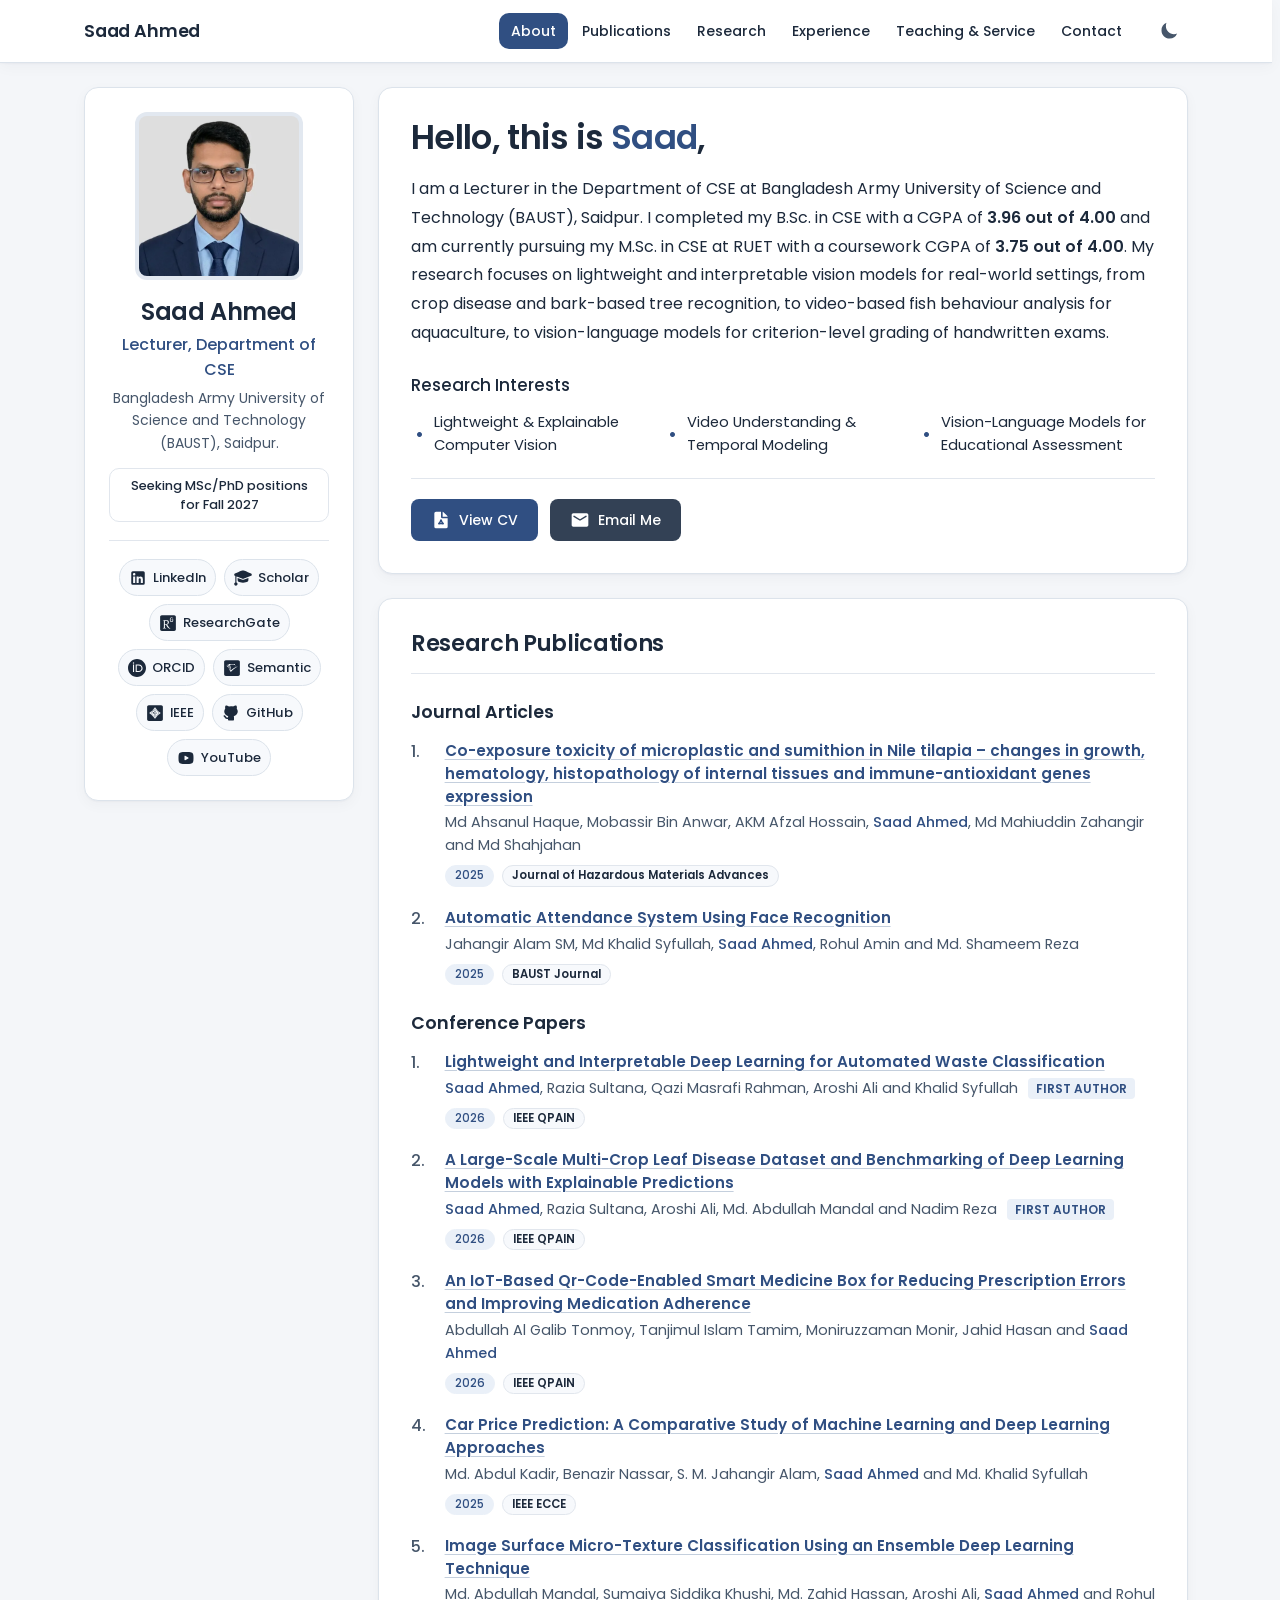
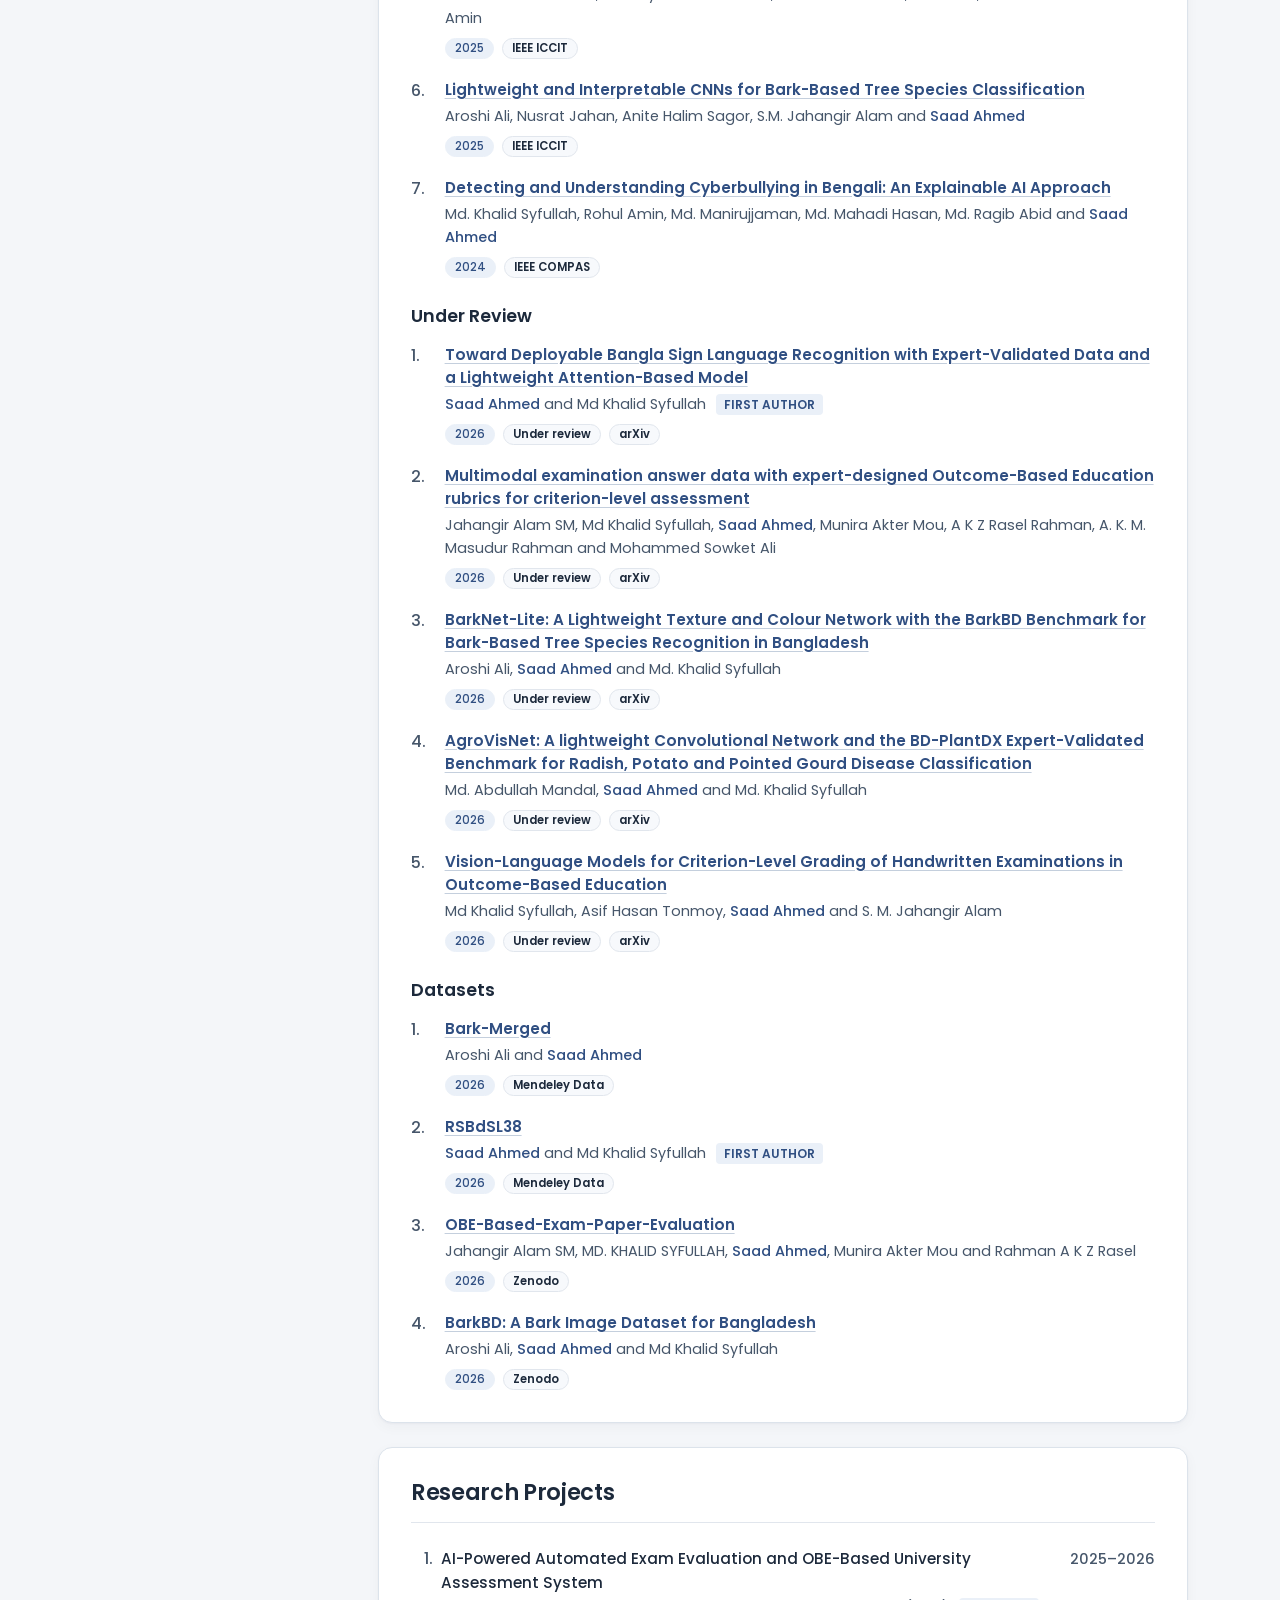
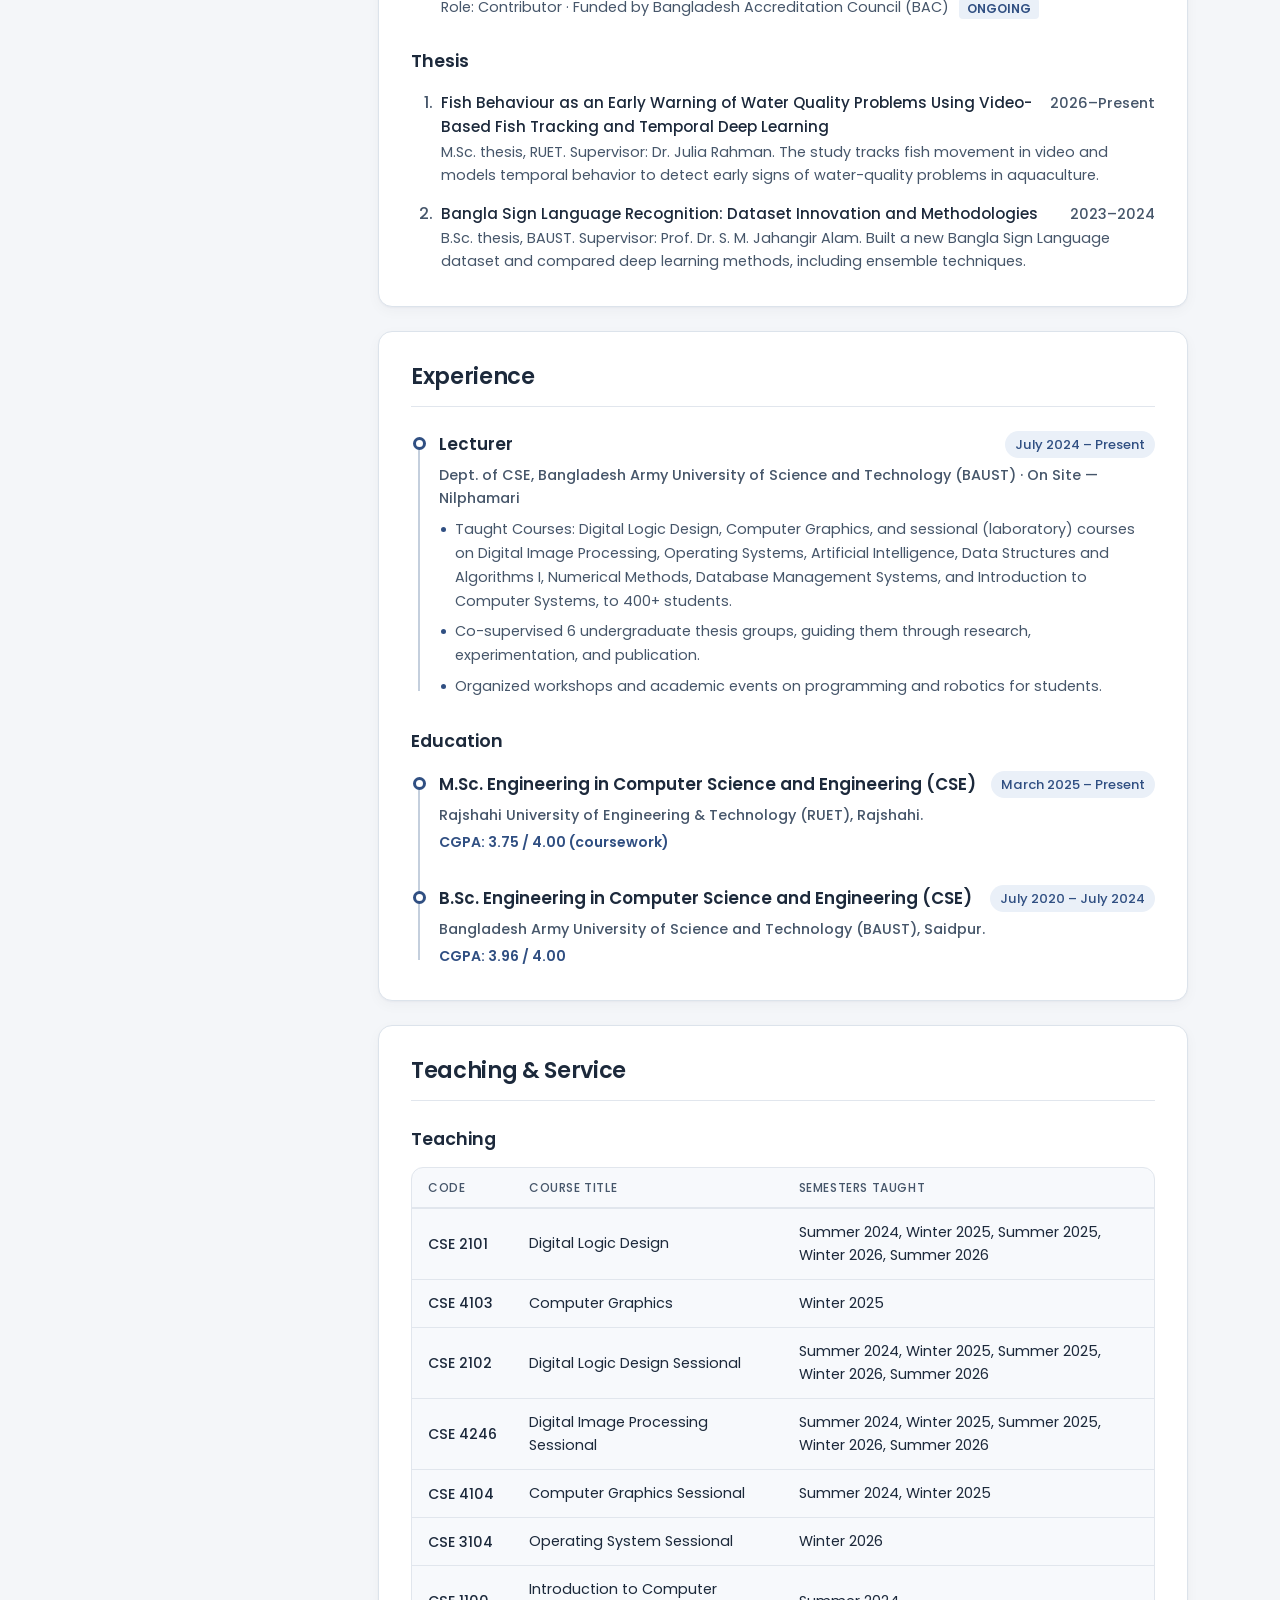
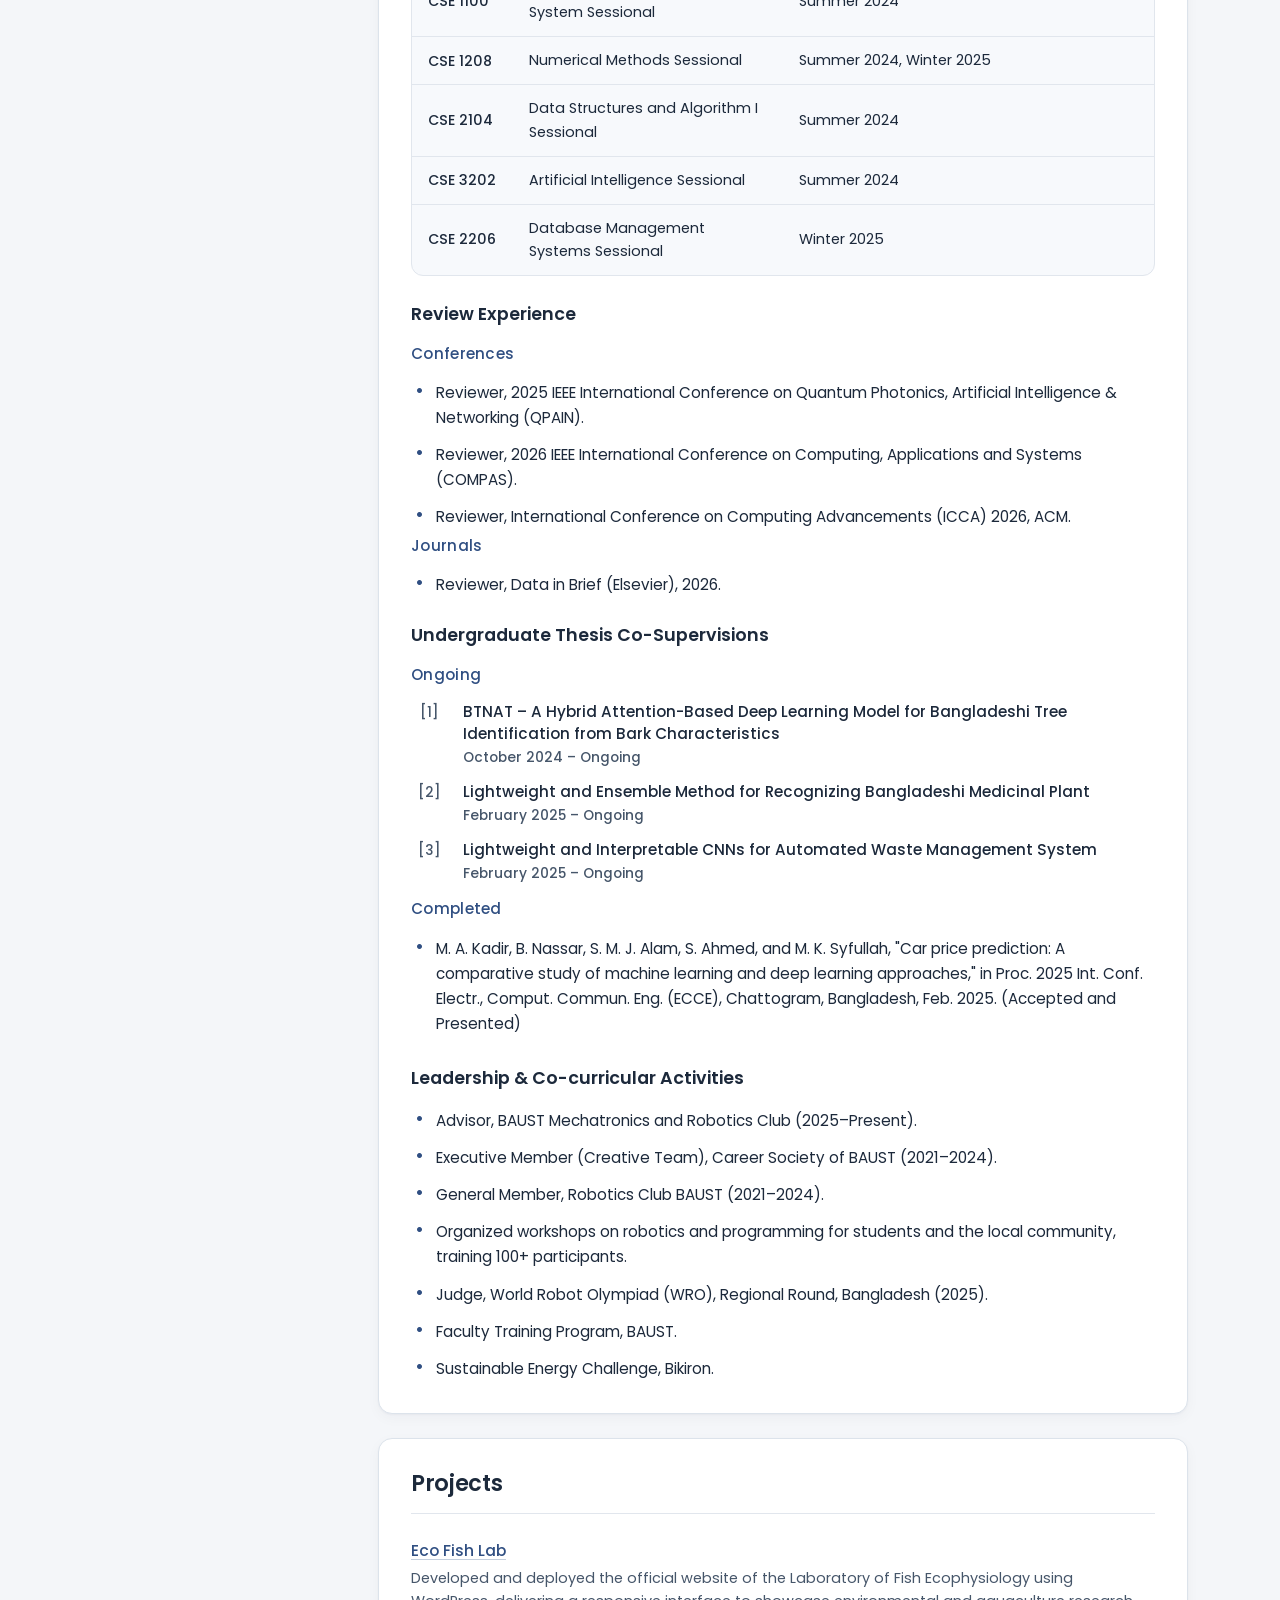
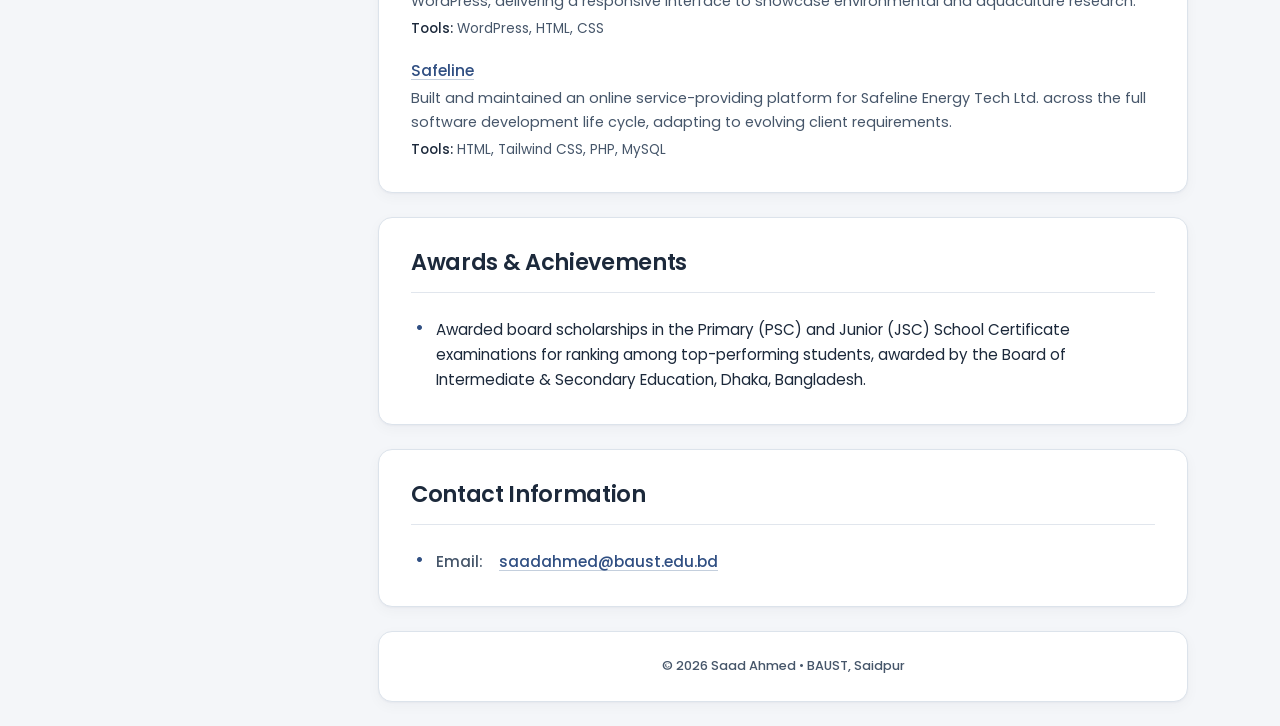
==== commit e7b1d765: "Convert portfolio to static content Co-authored-by: copilot-swe-agent[bot] <198982749+Copilot@users." ====
--- a/index.html
+++ b/index.html
@@ -11,11 +11,11 @@
     <title>Saad Ahmed | Lecturer &amp; Researcher | BAUST</title>
     <meta
       name="description"
-      content="Saad Ahmed, Lecturer in the Department of CSE at Bangladesh Army University of Science and Technology (BAUST), Saidpur. Researcher in Computer Vision, Deep Learning &amp; Explainable AI (XAI)."
+      content="Saad Ahmed, Lecturer in CSE at BAUST, researching lightweight and explainable computer vision, video understanding, and vision-language models."
     />
     <meta
       name="keywords"
-      content="Saad Ahmed, Saad Ahmed BAUST, Saad Ahmed Lecturer, Saad Ahmed CSE, Saad Ahmed researcher, BAUST CSE, Bangladesh Army University of Science and Technology, Lecturer CSE BAUST, Saidpur, Computer Vision, Deep Learning, Explainable AI, XAI, Multimodal Learning, Lightweight Deep Learning, Image Processing"
+      content="Saad Ahmed, Saad Ahmed BAUST, BAUST, Lightweight and Explainable Computer Vision, Video Understanding and Temporal Modeling, Vision-Language Models for Educational Assessment"
     />
     <meta name="author" content="Saad Ahmed" />
     <meta
@@ -34,7 +34,7 @@
     />
     <meta
       property="og:description"
-      content="Saad Ahmed, Lecturer in the Department of CSE at Bangladesh Army University of Science and Technology (BAUST), Saidpur. Researcher in Computer Vision, Deep Learning &amp; Explainable AI (XAI)."
+      content="Saad Ahmed, Lecturer in CSE at BAUST, researching lightweight and explainable computer vision, video understanding, and vision-language models."
     />
     <meta property="og:url" content="https://saadbaust.github.io/" />
     <meta
@@ -68,7 +68,7 @@
     />
     <meta
       name="twitter:description"
-      content="Saad Ahmed, Lecturer in the Department of CSE at Bangladesh Army University of Science and Technology (BAUST), Saidpur. Researcher in Computer Vision, Deep Learning &amp; Explainable AI (XAI)."
+      content="Saad Ahmed, Lecturer in CSE at BAUST, researching lightweight and explainable computer vision, video understanding, and vision-language models."
     />
     <meta
       name="twitter:image"
@@ -126,7 +126,7 @@
             "@id": "https://saadbaust.github.io/#webpage",
             "url": "https://saadbaust.github.io/",
             "name": "Saad Ahmed | Lecturer & Researcher | BAUST",
-            "description": "Official portfolio of Saad Ahmed, Lecturer in the Department of CSE at Bangladesh Army University of Science and Technology (BAUST), Saidpur. Researcher in Computer Vision, Deep Learning, and Explainable AI.",
+            "description": "Official portfolio of Saad Ahmed, Lecturer in the Department of CSE at Bangladesh Army University of Science and Technology (BAUST), Saidpur, researching computer vision, video understanding, and vision-language models.",
             "inLanguage": "en",
             "isPartOf": { "@id": "https://saadbaust.github.io/#website" },
             "primaryImageOfPage": {
@@ -143,7 +143,7 @@
             "alternateName": "Saad Ahmed BAUST",
             "givenName": "Saad",
             "familyName": "Ahmed",
-            "description": "Lecturer at the Department of CSE, Bangladesh Army University of Science and Technology (BAUST), and a researcher in Computer Vision, Deep Learning, and Explainable AI.",
+            "description": "Lecturer at the Department of CSE, Bangladesh Army University of Science and Technology (BAUST), researching computer vision, video understanding, and vision-language models.",
             "url": "https://saadbaust.github.io/",
             "mainEntityOfPage": {
               "@id": "https://saadbaust.github.io/#webpage"
@@ -184,14 +184,336 @@
               "https://ieeexplore.ieee.org/author/526065849930602"
             ],
             "knowsAbout": [
-              "Computer Vision",
-              "Deep Learning",
-              "Explainable AI",
-              "Multimodal Learning",
-              "Lightweight Neural Architectures",
-              "Machine Learning",
-              "Image Processing"
+              "Lightweight & Explainable Computer Vision",
+              "Video Understanding & Temporal Modeling",
+              "Vision-Language Models for Educational Assessment"
             ]
+          }
+        ]
+      }
+    </script>
+
+    <script type="application/ld+json">
+      {
+        "@context": "https://schema.org",
+        "@graph": [
+          {
+            "@type": "ScholarlyArticle",
+            "name": "Co-exposure toxicity of microplastic and sumithion in Nile tilapia – changes in growth, hematology, histopathology of internal tissues and immune-antioxidant genes expression",
+            "author": [
+              {
+                "@type": "Person",
+                "name": "Md Ahsanul Haque"
+              },
+              {
+                "@type": "Person",
+                "name": "Mobassir Bin Anwar"
+              },
+              {
+                "@type": "Person",
+                "name": "AKM Afzal Hossain"
+              },
+              {
+                "@type": "Person",
+                "name": "Saad Ahmed",
+                "@id": "https://saadbaust.github.io/#person"
+              },
+              {
+                "@type": "Person",
+                "name": "Md Mahiuddin Zahangir"
+              },
+              {
+                "@type": "Person",
+                "name": "Md Shahjahan"
+              }
+            ],
+            "datePublished": "2025",
+            "isPartOf": {
+              "@type": "Periodical",
+              "name": "Journal of Hazardous Materials Advances"
+            },
+            "url": "https://doi.org/10.1016/j.hazadv.2025.100840",
+            "sameAs": "https://doi.org/10.1016/j.hazadv.2025.100840"
+          },
+          {
+            "@type": "ScholarlyArticle",
+            "name": "Automatic Attendance System Using Face Recognition",
+            "author": [
+              {
+                "@type": "Person",
+                "name": "Jahangir Alam SM"
+              },
+              {
+                "@type": "Person",
+                "name": "Md Khalid Syfullah"
+              },
+              {
+                "@type": "Person",
+                "name": "Saad Ahmed",
+                "@id": "https://saadbaust.github.io/#person"
+              },
+              {
+                "@type": "Person",
+                "name": "Rohul Amin"
+              },
+              {
+                "@type": "Person",
+                "name": "Md. Shameem Reza"
+              }
+            ],
+            "datePublished": "2025",
+            "isPartOf": {
+              "@type": "Periodical",
+              "name": "BAUST Journal"
+            },
+            "url": "https://doi.org/10.66039/4_1_9",
+            "sameAs": "https://doi.org/10.66039/4_1_9"
+          },
+          {
+            "@type": "ScholarlyArticle",
+            "name": "Detecting and Understanding Cyberbullying in Bengali: An Explainable AI Approach",
+            "author": [
+              {
+                "@type": "Person",
+                "name": "Md. Khalid Syfullah"
+              },
+              {
+                "@type": "Person",
+                "name": "Rohul Amin"
+              },
+              {
+                "@type": "Person",
+                "name": "Md. Manirujjaman"
+              },
+              {
+                "@type": "Person",
+                "name": "Md. Mahadi Hasan"
+              },
+              {
+                "@type": "Person",
+                "name": "Md. Ragib Abid"
+              },
+              {
+                "@type": "Person",
+                "name": "Saad Ahmed",
+                "@id": "https://saadbaust.github.io/#person"
+              }
+            ],
+            "datePublished": "2024",
+            "isPartOf": {
+              "@type": "CreativeWork",
+              "name": "2024 IEEE International Conference on Computing, Applications and Systems (COMPAS)"
+            },
+            "url": "https://doi.org/10.1109/COMPAS60761.2024.10797170",
+            "sameAs": "https://doi.org/10.1109/COMPAS60761.2024.10797170"
+          },
+          {
+            "@type": "ScholarlyArticle",
+            "name": "Car Price Prediction: A Comparative Study of Machine Learning and Deep Learning Approaches",
+            "author": [
+              {
+                "@type": "Person",
+                "name": "Md. Abdul Kadir"
+              },
+              {
+                "@type": "Person",
+                "name": "Benazir Nassar"
+              },
+              {
+                "@type": "Person",
+                "name": "S. M. Jahangir Alam"
+              },
+              {
+                "@type": "Person",
+                "name": "Saad Ahmed",
+                "@id": "https://saadbaust.github.io/#person"
+              },
+              {
+                "@type": "Person",
+                "name": "Md. Khalid Syfullah"
+              }
+            ],
+            "datePublished": "2025",
+            "isPartOf": {
+              "@type": "CreativeWork",
+              "name": "2025 International Conference on Electrical, Computer and Communication Engineering (ECCE)"
+            },
+            "url": "https://doi.org/10.1109/ECCE64574.2025.11013535",
+            "sameAs": "https://doi.org/10.1109/ECCE64574.2025.11013535"
+          },
+          {
+            "@type": "ScholarlyArticle",
+            "name": "Image Surface Micro-Texture Classification Using an Ensemble Deep Learning Technique",
+            "author": [
+              {
+                "@type": "Person",
+                "name": "Md. Abdullah Mandal"
+              },
+              {
+                "@type": "Person",
+                "name": "Sumaiya Siddika Khushi"
+              },
+              {
+                "@type": "Person",
+                "name": "Md. Zahid Hassan"
+              },
+              {
+                "@type": "Person",
+                "name": "Aroshi Ali"
+              },
+              {
+                "@type": "Person",
+                "name": "Saad Ahmed",
+                "@id": "https://saadbaust.github.io/#person"
+              },
+              {
+                "@type": "Person",
+                "name": "Rohul Amin"
+              }
+            ],
+            "datePublished": "2025",
+            "isPartOf": {
+              "@type": "CreativeWork",
+              "name": "2025 28th International Conference on Computer and Information Technology (ICCIT)"
+            },
+            "url": "https://doi.org/10.1109/ICCIT68739.2025.11490109",
+            "sameAs": "https://doi.org/10.1109/ICCIT68739.2025.11490109"
+          },
+          {
+            "@type": "ScholarlyArticle",
+            "name": "Lightweight and Interpretable CNNs for Bark-Based Tree Species Classification",
+            "author": [
+              {
+                "@type": "Person",
+                "name": "Aroshi Ali"
+              },
+              {
+                "@type": "Person",
+                "name": "Nusrat Jahan"
+              },
+              {
+                "@type": "Person",
+                "name": "Anite Halim Sagor"
+              },
+              {
+                "@type": "Person",
+                "name": "S.M. Jahangir Alam"
+              },
+              {
+                "@type": "Person",
+                "name": "Saad Ahmed",
+                "@id": "https://saadbaust.github.io/#person"
+              }
+            ],
+            "datePublished": "2025",
+            "isPartOf": {
+              "@type": "CreativeWork",
+              "name": "2025 28th International Conference on Computer and Information Technology (ICCIT)"
+            },
+            "url": "https://doi.org/10.1109/ICCIT68739.2025.11490516",
+            "sameAs": "https://doi.org/10.1109/ICCIT68739.2025.11490516"
+          },
+          {
+            "@type": "ScholarlyArticle",
+            "name": "Lightweight and Interpretable Deep Learning for Automated Waste Classification",
+            "author": [
+              {
+                "@type": "Person",
+                "name": "Saad Ahmed",
+                "@id": "https://saadbaust.github.io/#person"
+              },
+              {
+                "@type": "Person",
+                "name": "Razia Sultana"
+              },
+              {
+                "@type": "Person",
+                "name": "Qazi Masrafi Rahman"
+              },
+              {
+                "@type": "Person",
+                "name": "Aroshi Ali"
+              },
+              {
+                "@type": "Person",
+                "name": "Khalid Syfullah"
+              }
+            ],
+            "datePublished": "2026",
+            "isPartOf": {
+              "@type": "CreativeWork",
+              "name": "2026 IEEE 2nd International Conference on Quantum Photonics, Artificial Intelligence & Networking (QPAIN)"
+            },
+            "url": "https://doi.org/10.1109/QPAIN69676.2026.11545857",
+            "sameAs": "https://doi.org/10.1109/QPAIN69676.2026.11545857"
+          },
+          {
+            "@type": "ScholarlyArticle",
+            "name": "A Large-Scale Multi-Crop Leaf Disease Dataset and Benchmarking of Deep Learning Models with Explainable Predictions",
+            "author": [
+              {
+                "@type": "Person",
+                "name": "Saad Ahmed",
+                "@id": "https://saadbaust.github.io/#person"
+              },
+              {
+                "@type": "Person",
+                "name": "Razia Sultana"
+              },
+              {
+                "@type": "Person",
+                "name": "Aroshi Ali"
+              },
+              {
+                "@type": "Person",
+                "name": "Md. Abdullah Mandal"
+              },
+              {
+                "@type": "Person",
+                "name": "Nadim Reza"
+              }
+            ],
+            "datePublished": "2026",
+            "isPartOf": {
+              "@type": "CreativeWork",
+              "name": "2026 IEEE 2nd International Conference on Quantum Photonics, Artificial Intelligence & Networking (QPAIN)"
+            },
+            "url": "https://doi.org/10.1109/QPAIN69676.2026.11545839",
+            "sameAs": "https://doi.org/10.1109/QPAIN69676.2026.11545839"
+          },
+          {
+            "@type": "ScholarlyArticle",
+            "name": "An IoT-Based Qr-Code-Enabled Smart Medicine Box for Reducing Prescription Errors and Improving Medication Adherence",
+            "author": [
+              {
+                "@type": "Person",
+                "name": "Abdullah Al Galib Tonmoy"
+              },
+              {
+                "@type": "Person",
+                "name": "Tanjimul Islam Tamim"
+              },
+              {
+                "@type": "Person",
+                "name": "Moniruzzaman Monir"
+              },
+              {
+                "@type": "Person",
+                "name": "Jahid Hasan"
+              },
+              {
+                "@type": "Person",
+                "name": "Saad Ahmed",
+                "@id": "https://saadbaust.github.io/#person"
+              }
+            ],
+            "datePublished": "2026",
+            "isPartOf": {
+              "@type": "CreativeWork",
+              "name": "2026 IEEE 2nd International Conference on Quantum Photonics, Artificial Intelligence & Networking (QPAIN)"
+            },
+            "url": "https://doi.org/10.1109/QPAIN69676.2026.11546609",
+            "sameAs": "https://doi.org/10.1109/QPAIN69676.2026.11546609"
           }
         ]
       }
@@ -237,13 +559,10 @@
         <a href="#main" class="nav-brand">Saad Ahmed</a>
         <nav class="nav-links" id="nav-links" aria-label="Sections">
           <a href="#about-section" class="nav-link">About</a>
+          <a href="#publications" class="nav-link">Publications</a>
+          <a href="#research" class="nav-link">Research</a>
           <a href="#experience" class="nav-link">Experience</a>
-          <a href="#education" class="nav-link">Education</a>
-          <a href="#publications" class="nav-link">Publications</a>
-          <a href="#projects" class="nav-link">Research</a>
-          <a href="#thesis" class="nav-link">Thesis</a>
-          <a href="#research-activities" class="nav-link">Activities</a>
-          <a href="#teaching" class="nav-link">Teaching</a>
+          <a href="#teaching-service" class="nav-link">Teaching &amp; Service</a>
           <a href="#contact" class="nav-link">Contact</a>
         </nav>
         <div class="nav-tools">
@@ -297,7 +616,7 @@
     <div class="app-wrapper">
       <!-- ═══════════════════════════════════════════════════════════════════════
            LEFT PROFILE RAIL
-           Profile card with photo, name, title, institution, social links, CMS link.
+           Profile card with photo, name, title, institution and social links.
            Desktop: left column | ≤1024px: stacks above main content
            ═══════════════════════════════════════════════════════════════════════ -->
       <aside class="profile-rail">
@@ -453,39 +772,10 @@
               </a>
             </div>
 
-          <a
-            href="https://app.pagescms.org/saadbaust/saadbaust.github.io"
-            class="profile-cms"
-            target="_blank"
-            rel="noopener noreferrer"
-            title="Edit publications &amp; page content in the CMS"
-          >
-            <svg viewBox="0 0 24 24" fill="currentColor" aria-hidden="true">
-              <path
-                fill="currentColor"
-                d="M12 2a5 5 0 0 1 5 5v3a3 3 0 0 1 3 3v6a3 3 0 0 1-3 3H7a3 3 0 0 1-3-3v-6a3 3 0 0 1 3-3V7a5 5 0 0 1 5-5m0 12a2 2 0 0 0-1.995 1.85L10 16a2 2 0 1 0 2-2m0-10a3 3 0 0 0-3 3v3h6V7a3 3 0 0 0-3-3"
-              />
-            </svg>
-            CMS Login
-          </a>
         </div>
       </aside>
 
-      <!-- ═══════════════════════════════════════════════════════════════════════
-           MAIN CONTENT AREA
-           Most sections are CMS-managed and rendered by JavaScript at load time,
-           each with a static HTML copy as a no-JS fallback:
-           - Publications (Journals, Conferences, Preprints, Datasets):
-             parsed from publications.bib
-           - Profile → Thesis (About, Experience, Education, Research
-             Projects, Thesis): from data.json
-           - Activities → Awards (Research Activities, Teaching, Leadership,
-             Projects, Awards): from content.json
-           Only Contact and the About action buttons are purely hard-coded.
-           ═══════════════════════════════════════════════════════════════════════ -->
       <main id="main">
-        <!-- ABOUT (data.json "about"): intro paragraph (**bold** supported)
-             + research-interests grid. The action buttons are hard-coded. -->
         <section id="about-section" class="content-block">
           <h2 class="about-greeting">
             Hello, this is <span class="greeting-name">Saad</span>,
@@ -496,20 +786,13 @@
             my B.Sc. in CSE with a CGPA of
             <strong>3.96 out of 4.00</strong> and am currently pursuing my
             M.Sc. in CSE at RUET with a coursework CGPA of
-            <strong>3.75 out of 4.00</strong>. My research spans computer
-            vision, lightweight neural architectures, explainable AI,
-            deep learning, multimodal learning, and vision-language models,
-            with a focus on video analytics and applied AI for healthcare,
-            agriculture, and educational assessment.
+            <strong>3.75 out of 4.00</strong>. My research focuses on lightweight and interpretable vision models for real-world settings, from crop disease and bark-based tree recognition, to video-based fish behaviour analysis for aquaculture, to vision-language models for criterion-level grading of handwritten exams.
           </p>
           <h3 class="interests-title">Research Interests</h3>
           <ul class="interests-list" id="about-interests">
-            <li>Computer Vision</li>
-            <li>Explainable AI</li>
-            <li>Video Processing</li>
-            <li>Applied AI for Healthcare</li>
-            <li>Applied AI for Agriculture</li>
-            <li>Applied AI for Education</li>
+            <li>Lightweight &amp; Explainable Computer Vision</li>
+            <li>Video Understanding &amp; Temporal Modeling</li>
+            <li>Vision-Language Models for Educational Assessment</li>
           </ul>
           <div class="about-actions">
             <a
@@ -543,14 +826,171 @@
           </div>
         </section>
 
-        <!-- ───────────────────────────────────────────────────────────────────
-             The static content in the sections below is only a fallback for
-             no-JS visitors / crawlers. loadData() replaces it with the CMS data
-             (data.json + content.json), so edit content in the CMS and keep
-             this copy roughly in sync when content changes significantly.
-             ─────────────────────────────────────────────────────────────────── -->
-
-        <!-- EXPERIENCE (data.json "experience") -->
+        <section id="publications" class="content-block">
+          <div class="section-heading-wrap">
+            <h2 class="section-heading">Research Publications</h2>
+          </div>
+          <h3 class="pub-subheading">Journal Articles</h3>
+          <div class="pub-cards">
+            <article class="pub-card">
+              <h4 class="pub-title"><a href="https://doi.org/10.1016/j.hazadv.2025.100840" target="_blank" rel="noopener noreferrer">Co-exposure toxicity of microplastic and sumithion in Nile tilapia – changes in growth, hematology, histopathology of internal tissues and immune-antioxidant genes expression</a></h4>
+              <p class="pub-authors">Md Ahsanul Haque, Mobassir Bin Anwar, AKM Afzal Hossain, <strong class="me">Saad Ahmed</strong>, Md Mahiuddin Zahangir and Md Shahjahan</p>
+              <div class="pub-pills"><span class="pub-pill pub-pill-year">2025</span><span class="pub-pill">Journal of Hazardous Materials Advances</span></div>
+            </article>
+            <article class="pub-card">
+              <h4 class="pub-title"><a href="https://doi.org/10.66039/4_1_9" target="_blank" rel="noopener noreferrer">Automatic Attendance System Using Face Recognition</a></h4>
+              <p class="pub-authors">Jahangir Alam SM, Md Khalid Syfullah, <strong class="me">Saad Ahmed</strong>, Rohul Amin and Md. Shameem Reza</p>
+              <div class="pub-pills"><span class="pub-pill pub-pill-year">2025</span><span class="pub-pill">BAUST Journal</span></div>
+            </article>
+          </div>
+          <h3 class="pub-subheading">Conference Papers</h3>
+          <div class="pub-cards">
+            <article class="pub-card">
+              <h4 class="pub-title"><a href="https://doi.org/10.1109/QPAIN69676.2026.11545857" target="_blank" rel="noopener noreferrer">Lightweight and Interpretable Deep Learning for Automated Waste Classification</a></h4>
+              <p class="pub-authors"><strong class="me">Saad Ahmed</strong>, Razia Sultana, Qazi Masrafi Rahman, Aroshi Ali and Khalid Syfullah <span class="pub-meta-badge">First author</span></p>
+              <div class="pub-pills"><span class="pub-pill pub-pill-year">2026</span><span class="pub-pill">IEEE QPAIN</span></div>
+            </article>
+            <article class="pub-card">
+              <h4 class="pub-title"><a href="https://doi.org/10.1109/QPAIN69676.2026.11545839" target="_blank" rel="noopener noreferrer">A Large-Scale Multi-Crop Leaf Disease Dataset and Benchmarking of Deep Learning Models with Explainable Predictions</a></h4>
+              <p class="pub-authors"><strong class="me">Saad Ahmed</strong>, Razia Sultana, Aroshi Ali, Md. Abdullah Mandal and Nadim Reza <span class="pub-meta-badge">First author</span></p>
+              <div class="pub-pills"><span class="pub-pill pub-pill-year">2026</span><span class="pub-pill">IEEE QPAIN</span></div>
+            </article>
+            <article class="pub-card">
+              <h4 class="pub-title"><a href="https://doi.org/10.1109/QPAIN69676.2026.11546609" target="_blank" rel="noopener noreferrer">An IoT-Based Qr-Code-Enabled Smart Medicine Box for Reducing Prescription Errors and Improving Medication Adherence</a></h4>
+              <p class="pub-authors">Abdullah Al Galib Tonmoy, Tanjimul Islam Tamim, Moniruzzaman Monir, Jahid Hasan and <strong class="me">Saad Ahmed</strong></p>
+              <div class="pub-pills"><span class="pub-pill pub-pill-year">2026</span><span class="pub-pill">IEEE QPAIN</span></div>
+            </article>
+            <article class="pub-card">
+              <h4 class="pub-title"><a href="https://doi.org/10.1109/ECCE64574.2025.11013535" target="_blank" rel="noopener noreferrer">Car Price Prediction: A Comparative Study of Machine Learning and Deep Learning Approaches</a></h4>
+              <p class="pub-authors">Md. Abdul Kadir, Benazir Nassar, S. M. Jahangir Alam, <strong class="me">Saad Ahmed</strong> and Md. Khalid Syfullah</p>
+              <div class="pub-pills"><span class="pub-pill pub-pill-year">2025</span><span class="pub-pill">IEEE ECCE</span></div>
+            </article>
+            <article class="pub-card">
+              <h4 class="pub-title"><a href="https://doi.org/10.1109/ICCIT68739.2025.11490109" target="_blank" rel="noopener noreferrer">Image Surface Micro-Texture Classification Using an Ensemble Deep Learning Technique</a></h4>
+              <p class="pub-authors">Md. Abdullah Mandal, Sumaiya Siddika Khushi, Md. Zahid Hassan, Aroshi Ali, <strong class="me">Saad Ahmed</strong> and Rohul Amin</p>
+              <div class="pub-pills"><span class="pub-pill pub-pill-year">2025</span><span class="pub-pill">IEEE ICCIT</span></div>
+            </article>
+            <article class="pub-card">
+              <h4 class="pub-title"><a href="https://doi.org/10.1109/ICCIT68739.2025.11490516" target="_blank" rel="noopener noreferrer">Lightweight and Interpretable CNNs for Bark-Based Tree Species Classification</a></h4>
+              <p class="pub-authors">Aroshi Ali, Nusrat Jahan, Anite Halim Sagor, S.M. Jahangir Alam and <strong class="me">Saad Ahmed</strong></p>
+              <div class="pub-pills"><span class="pub-pill pub-pill-year">2025</span><span class="pub-pill">IEEE ICCIT</span></div>
+            </article>
+            <article class="pub-card">
+              <h4 class="pub-title"><a href="https://doi.org/10.1109/COMPAS60761.2024.10797170" target="_blank" rel="noopener noreferrer">Detecting and Understanding Cyberbullying in Bengali: An Explainable AI Approach</a></h4>
+              <p class="pub-authors">Md. Khalid Syfullah, Rohul Amin, Md. Manirujjaman, Md. Mahadi Hasan, Md. Ragib Abid and <strong class="me">Saad Ahmed</strong></p>
+              <div class="pub-pills"><span class="pub-pill pub-pill-year">2024</span><span class="pub-pill">IEEE COMPAS</span></div>
+            </article>
+          </div>
+          <h3 class="pub-subheading">Under Review</h3>
+          <div class="pub-cards">
+            <article class="pub-card">
+              <h4 class="pub-title"><a href="https://arxiv.org/abs/2608.06252" target="_blank" rel="noopener noreferrer">Toward Deployable Bangla Sign Language Recognition with Expert-Validated Data and a Lightweight Attention-Based Model</a></h4>
+              <p class="pub-authors"><strong class="me">Saad Ahmed</strong> and Md Khalid Syfullah <span class="pub-meta-badge">First author</span></p>
+              <div class="pub-pills"><span class="pub-pill pub-pill-year">2026</span><span class="pub-pill">Under review</span><span class="pub-pill">arXiv</span></div>
+            </article>
+            <article class="pub-card">
+              <h4 class="pub-title"><a href="https://arxiv.org/abs/2608.22346" target="_blank" rel="noopener noreferrer">Multimodal examination answer data with expert-designed Outcome-Based Education rubrics for criterion-level assessment</a></h4>
+              <p class="pub-authors">Jahangir Alam SM, Md Khalid Syfullah, <strong class="me">Saad Ahmed</strong>, Munira Akter Mou, A K Z Rasel Rahman, A. K. M. Masudur Rahman and Mohammed Sowket Ali</p>
+              <div class="pub-pills"><span class="pub-pill pub-pill-year">2026</span><span class="pub-pill">Under review</span><span class="pub-pill">arXiv</span></div>
+            </article>
+            <article class="pub-card">
+              <h4 class="pub-title"><a href="https://arxiv.org/abs/2609.07600" target="_blank" rel="noopener noreferrer">BarkNet-Lite: A Lightweight Texture and Colour Network with the BarkBD Benchmark for Bark-Based Tree Species Recognition in Bangladesh</a></h4>
+              <p class="pub-authors">Aroshi Ali, <strong class="me">Saad Ahmed</strong> and Md. Khalid Syfullah</p>
+              <div class="pub-pills"><span class="pub-pill pub-pill-year">2026</span><span class="pub-pill">Under review</span><span class="pub-pill">arXiv</span></div>
+            </article>
+            <article class="pub-card">
+              <h4 class="pub-title"><a href="https://arxiv.org/abs/2609.10469" target="_blank" rel="noopener noreferrer">AgroVisNet: A lightweight Convolutional Network and the BD-PlantDX Expert-Validated Benchmark for Radish, Potato and Pointed Gourd Disease Classification</a></h4>
+              <p class="pub-authors">Md. Abdullah Mandal, <strong class="me">Saad Ahmed</strong> and Md. Khalid Syfullah</p>
+              <div class="pub-pills"><span class="pub-pill pub-pill-year">2026</span><span class="pub-pill">Under review</span><span class="pub-pill">arXiv</span></div>
+            </article>
+            <article class="pub-card">
+              <h4 class="pub-title"><a href="https://arxiv.org/abs/2609.14284" target="_blank" rel="noopener noreferrer">Vision-Language Models for Criterion-Level Grading of Handwritten Examinations in Outcome-Based Education</a></h4>
+              <p class="pub-authors">Md Khalid Syfullah, Asif Hasan Tonmoy, <strong class="me">Saad Ahmed</strong> and S. M. Jahangir Alam</p>
+              <div class="pub-pills"><span class="pub-pill pub-pill-year">2026</span><span class="pub-pill">Under review</span><span class="pub-pill">arXiv</span></div>
+            </article>
+          </div>
+          <h3 class="pub-subheading">Datasets</h3>
+          <div class="pub-cards">
+            <article class="pub-card">
+              <h4 class="pub-title"><a href="https://doi.org/10.17632/fnjcjxp395.1" target="_blank" rel="noopener noreferrer">Bark-Merged</a></h4>
+              <p class="pub-authors">Aroshi Ali and <strong class="me">Saad Ahmed</strong></p>
+              <div class="pub-pills"><span class="pub-pill pub-pill-year">2026</span><span class="pub-pill">Mendeley Data</span></div>
+            </article>
+            <article class="pub-card">
+              <h4 class="pub-title"><a href="https://doi.org/10.17632/tgvmb2jsdb.2" target="_blank" rel="noopener noreferrer">RSBdSL38</a></h4>
+              <p class="pub-authors"><strong class="me">Saad Ahmed</strong> and Md Khalid Syfullah <span class="pub-meta-badge">First author</span></p>
+              <div class="pub-pills"><span class="pub-pill pub-pill-year">2026</span><span class="pub-pill">Mendeley Data</span></div>
+            </article>
+            <article class="pub-card">
+              <h4 class="pub-title"><a href="https://doi.org/10.5281/zenodo.22058761" target="_blank" rel="noopener noreferrer">OBE-Based-Exam-Paper-Evaluation</a></h4>
+              <p class="pub-authors">Jahangir Alam SM, MD. KHALID SYFULLAH, <strong class="me">Saad Ahmed</strong>, Munira Akter Mou and Rahman A K Z Rasel</p>
+              <div class="pub-pills"><span class="pub-pill pub-pill-year">2026</span><span class="pub-pill">Zenodo</span></div>
+            </article>
+            <article class="pub-card">
+              <h4 class="pub-title"><a href="https://doi.org/10.5281/zenodo.24288362" target="_blank" rel="noopener noreferrer">BarkBD: A Bark Image Dataset for Bangladesh</a></h4>
+              <p class="pub-authors">Aroshi Ali, <strong class="me">Saad Ahmed</strong> and Md Khalid Syfullah</p>
+              <div class="pub-pills"><span class="pub-pill pub-pill-year">2026</span><span class="pub-pill">Zenodo</span></div>
+            </article>
+          </div>
+        </section>
+
+        <section id="research" class="content-block">
+          <div class="section-heading-wrap">
+            <h2 class="section-heading">Research Projects</h2>
+          </div>
+          <div id="projects-container">
+            <ol class="pub-list">
+              <li class="pub-item">
+                <div class="pub-head">
+                  <h3 class="pub-title">
+                    AI-Powered Automated Exam Evaluation and OBE-Based
+                    University Assessment System
+                  </h3>
+                  <span class="pub-year">2025&ndash;2026</span>
+                </div>
+                <p class="pub-authors">
+                  Role: Contributor &middot; Funded by Bangladesh Accreditation
+                  Council (BAC)
+                  <span class="pub-meta-badge">Ongoing</span>
+                </p>
+              </li>
+            </ol>
+          </div>
+          <h3 class="subsection-heading" id="thesis">Thesis</h3>
+          <div id="thesis-container">
+            <ol class="pub-list">
+              <li class="pub-item">
+                <div class="pub-head">
+                  <h4 class="pub-title">
+                    Fish Behaviour as an Early Warning of Water Quality Problems
+                    Using Video-Based Fish Tracking and Temporal Deep Learning
+                  </h4>
+                  <span class="pub-year">2026&ndash;Present</span>
+                </div>
+                <p class="pub-authors">
+                  M.Sc. thesis, RUET. Supervisor: Dr. Julia Rahman. The study
+                  tracks fish movement in video and models temporal behavior to
+                  detect early signs of water-quality problems in aquaculture.
+                </p>
+              </li>
+              <li class="pub-item">
+                <div class="pub-head">
+                  <h4 class="pub-title">
+                    Bangla Sign Language Recognition: Dataset Innovation and
+                    Methodologies
+                  </h4>
+                  <span class="pub-year">2023&ndash;2024</span>
+                </div>
+                <p class="pub-authors">
+                  B.Sc. thesis, BAUST. Supervisor: Prof. Dr. S. M. Jahangir
+                  Alam. Built a new Bangla Sign Language dataset and compared
+                  deep learning methods, including ensemble techniques.
+                </p>
+              </li>
+            </ol>
+          </div>
+        </section>
+
         <section id="experience" class="content-block">
           <div class="section-heading-wrap">
             <h2 class="section-heading">Experience</h2>
@@ -584,19 +1024,13 @@
               </ul>
             </div>
           </div>
-        </section>
-
-        <!-- EDUCATION (data.json "education") -->
-        <section id="education" class="content-block">
-          <div class="section-heading-wrap">
-            <h2 class="section-heading">Education</h2>
-          </div>
+          <h3 class="subsection-heading" id="education">Education</h3>
           <div class="timeline-container" id="education-container">
             <div class="timeline-item">
               <div class="timeline-header">
-                <h3 class="timeline-title">
+                <h4 class="timeline-title">
                   M.Sc. Engineering in Computer Science and Engineering (CSE)
-                </h3>
+                </h4>
                 <span class="timeline-duration">March 2025 &ndash; Present</span>
               </div>
               <p class="timeline-org">
@@ -607,9 +1041,9 @@
             </div>
             <div class="timeline-item">
               <div class="timeline-header">
-                <h3 class="timeline-title">
+                <h4 class="timeline-title">
                   B.Sc. Engineering in Computer Science and Engineering (CSE)
-                </h3>
+                </h4>
                 <span class="timeline-duration">July 2020 &ndash; July 2024</span>
               </div>
               <p class="timeline-org">
@@ -621,191 +1055,11 @@
           </div>
         </section>
 
-        <!-- PUBLICATIONS: rendered from publications.bib by loadPublications().
-             Preprints / Datasets stay hidden until such entries exist. -->
-        <section id="publications" class="content-block">
+        <section id="teaching-service" class="content-block">
           <div class="section-heading-wrap">
-            <h2 class="section-heading">Research Publications</h2>
-          </div>
-
-          <h3 class="pub-subheading">Journal Articles</h3>
-          <div id="journal-container">
-            <noscript>
-              <p class="empty-note">
-                Enable JavaScript to see the list, or view it on
-                <a href="https://scholar.google.com/citations?user=QFARjNcAAAAJ"
-                  >Google Scholar</a
-                >.
-              </p>
-            </noscript>
-          </div>
-
-          <h3 class="pub-subheading">Conference Papers</h3>
-          <div id="conference-container"></div>
-
-          <div id="preprints-section" hidden>
-            <h3 class="pub-subheading">Preprints</h3>
-            <div id="preprint-container"></div>
-          </div>
-
-          <div id="datasets-section" hidden>
-            <h3 class="pub-subheading">Datasets</h3>
-            <div id="dataset-container"></div>
-          </div>
-        </section>
-
-        <!-- RESEARCH PROJECTS (data.json "researchProjects") -->
-        <section id="projects" class="content-block">
-          <div class="section-heading-wrap">
-            <h2 class="section-heading">Research Projects</h2>
-          </div>
-          <div id="projects-container">
-            <ol class="pub-list">
-              <li class="pub-item">
-                <div class="pub-head">
-                  <h3 class="pub-title">
-                    AI-Powered Automated Exam Evaluation and OBE-Based
-                    University Assessment System
-                  </h3>
-                  <span class="pub-year">2025&ndash;2026</span>
-                </div>
-                <p class="pub-authors">
-                  Role: Contributor &middot; Funded by Bangladesh Accreditation
-                  Council (BAC)
-                  <span class="pub-meta-badge">Ongoing</span>
-                </p>
-              </li>
-            </ol>
-          </div>
-        </section>
-
-        <!-- THESIS (data.json "thesis") -->
-        <section id="thesis" class="content-block">
-          <div class="section-heading-wrap">
-            <h2 class="section-heading">Thesis</h2>
-          </div>
-          <div id="thesis-container">
-            <ol class="pub-list">
-              <li class="pub-item">
-                <div class="pub-head">
-                  <h3 class="pub-title">
-                    Fish Behaviour as an Early Warning of Water Quality Problems
-                    Using Video-Based Fish Tracking and Temporal Deep Learning
-                  </h3>
-                  <span class="pub-year">2026&ndash;Present</span>
-                </div>
-                <p class="pub-authors">
-                  M.Sc. thesis, RUET. Supervisor: Dr. Julia Rahman. The study
-                  tracks fish movement in video and models temporal behavior to
-                  detect early signs of water-quality problems in aquaculture.
-                </p>
-              </li>
-              <li class="pub-item">
-                <div class="pub-head">
-                  <h3 class="pub-title">
-                    Bangla Sign Language Recognition: Dataset Innovation and
-                    Methodologies
-                  </h3>
-                  <span class="pub-year">2023&ndash;2024</span>
-                </div>
-                <p class="pub-authors">
-                  B.Sc. thesis, BAUST. Supervisor: Prof. Dr. S. M. Jahangir
-                  Alam. Built a new Bangla Sign Language dataset and compared
-                  deep learning methods, including ensemble techniques.
-                </p>
-              </li>
-            </ol>
-          </div>
-        </section>
-
-        <!-- RESEARCH ACTIVITIES (content.json): review experience +
-             undergraduate thesis co-supervisions. -->
-        <section id="research-activities" class="content-block">
-          <div class="section-heading-wrap">
-            <h2 class="section-heading">Research Activities</h2>
-          </div>
-
-          <h3 class="pub-subheading">Review Experience</h3>
-          <h4 class="cosup-status-title">Conferences</h4>
-          <ul class="academic-list" id="review-conferences-container">
-            <li class="academic-list-item">
-              Reviewer, 2025 IEEE International Conference on Quantum Photonics,
-              Artificial Intelligence &amp; Networking (QPAIN).
-            </li>
-            <li class="academic-list-item">
-              Reviewer, 2026 IEEE International Conference on Computing,
-              Applications and Systems (COMPAS).
-            </li>
-            <li class="academic-list-item">
-              Reviewer, International Conference on Computing Advancements (ICCA)
-              2026, ACM.
-            </li>
-          </ul>
-          <h4 class="cosup-status-title">Journals</h4>
-          <ul class="academic-list" id="review-journals-container">
-            <li class="academic-list-item">
-              Reviewer, Data in Brief (Elsevier), 2026.
-            </li>
-          </ul>
-
-          <h3 class="pub-subheading">Undergraduate Thesis Co-Supervisions</h3>
-          <div id="cosupervision-container">
-            <h4 class="cosup-status-title">Ongoing</h4>
-            <div class="pub-row-item">
-              <span class="pub-row-idx">
-                <span class="pub-idx-num">[1]</span>
-              </span>
-              <div class="pub-row-content">
-                <h5 class="pub-title">
-                  BTNAT &ndash; A Hybrid Attention-Based Deep Learning Model for
-                  Bangladeshi Tree Identification from Bark Characteristics
-                </h5>
-                <p class="pub-venue"><span>October 2024 &ndash; Ongoing</span></p>
-              </div>
-            </div>
-            <div class="pub-row-item">
-              <span class="pub-row-idx">
-                <span class="pub-idx-num">[2]</span>
-              </span>
-              <div class="pub-row-content">
-                <h5 class="pub-title">
-                  Lightweight and Ensemble Method for Recognizing Bangladeshi
-                  Medicinal Plant
-                </h5>
-                <p class="pub-venue"><span>February 2025 &ndash; Ongoing</span></p>
-              </div>
-            </div>
-            <div class="pub-row-item">
-              <span class="pub-row-idx">
-                <span class="pub-idx-num">[3]</span>
-              </span>
-              <div class="pub-row-content">
-                <h5 class="pub-title">
-                  Lightweight and Interpretable CNNs for Automated Waste
-                  Management System
-                </h5>
-                <p class="pub-venue"><span>February 2025 &ndash; Ongoing</span></p>
-              </div>
-            </div>
-
-            <h4 class="cosup-status-title">Completed</h4>
-            <ul class="academic-list">
-              <li class="academic-list-item">
-                M. A. Kadir, B. Nassar, S. M. J. Alam, S. Ahmed, and M. K.
-                Syfullah, &ldquo;Car price prediction: A comparative study of
-                machine learning and deep learning approaches,&rdquo; in Proc.
-                2025 Int. Conf. Electr., Comput. Commun. Eng. (ECCE), Chattogram,
-                Bangladesh, Feb. 2025. (Accepted and Presented)
-              </li>
-            </ul>
-          </div>
-        </section>
-
-        <!-- TEACHING (content.json "courses") -->
-        <section id="teaching" class="content-block">
-          <div class="section-heading-wrap">
-            <h2 class="section-heading">Teaching</h2>
-          </div>
+            <h2 class="section-heading">Teaching &amp; Service</h2>
+          </div>
+          <h3 class="pub-subheading" id="teaching">Teaching</h3>
           <div class="table-wrapper">
             <table class="teaching-table">
               <thead>
@@ -874,15 +1128,81 @@
               </tbody>
             </table>
           </div>
-        </section>
-
-        <!-- LEADERSHIP & CO-CURRICULAR (content.json "leadership") -->
-        <section id="leadership" class="content-block">
-          <div class="section-heading-wrap">
-            <h2 class="section-heading">
-              Leadership &amp; Co-curricular Activities
-            </h2>
-          </div>
+          <h3 class="pub-subheading">Review Experience</h3>
+          <h4 class="cosup-status-title">Conferences</h4>
+          <ul class="academic-list" id="review-conferences-container">
+            <li class="academic-list-item">
+              Reviewer, 2025 IEEE International Conference on Quantum Photonics,
+              Artificial Intelligence &amp; Networking (QPAIN).
+            </li>
+            <li class="academic-list-item">
+              Reviewer, 2026 IEEE International Conference on Computing,
+              Applications and Systems (COMPAS).
+            </li>
+            <li class="academic-list-item">
+              Reviewer, International Conference on Computing Advancements (ICCA)
+              2026, ACM.
+            </li>
+          </ul>
+          <h4 class="cosup-status-title">Journals</h4>
+          <ul class="academic-list" id="review-journals-container">
+            <li class="academic-list-item">
+              Reviewer, Data in Brief (Elsevier), 2026.
+            </li>
+          </ul>
+
+          <h3 class="pub-subheading">Undergraduate Thesis Co-Supervisions</h3>
+          <div id="cosupervision-container">
+            <h4 class="cosup-status-title">Ongoing</h4>
+            <div class="pub-row-item">
+              <span class="pub-row-idx">
+                <span class="pub-idx-num">[1]</span>
+              </span>
+              <div class="pub-row-content">
+                <h5 class="pub-title">
+                  BTNAT &ndash; A Hybrid Attention-Based Deep Learning Model for
+                  Bangladeshi Tree Identification from Bark Characteristics
+                </h5>
+                <p class="pub-venue"><span>October 2024 &ndash; Ongoing</span></p>
+              </div>
+            </div>
+            <div class="pub-row-item">
+              <span class="pub-row-idx">
+                <span class="pub-idx-num">[2]</span>
+              </span>
+              <div class="pub-row-content">
+                <h5 class="pub-title">
+                  Lightweight and Ensemble Method for Recognizing Bangladeshi
+                  Medicinal Plant
+                </h5>
+                <p class="pub-venue"><span>February 2025 &ndash; Ongoing</span></p>
+              </div>
+            </div>
+            <div class="pub-row-item">
+              <span class="pub-row-idx">
+                <span class="pub-idx-num">[3]</span>
+              </span>
+              <div class="pub-row-content">
+                <h5 class="pub-title">
+                  Lightweight and Interpretable CNNs for Automated Waste
+                  Management System
+                </h5>
+                <p class="pub-venue"><span>February 2025 &ndash; Ongoing</span></p>
+              </div>
+            </div>
+
+            <h4 class="cosup-status-title">Completed</h4>
+            <ul class="academic-list">
+              <li class="academic-list-item">
+                M. A. Kadir, B. Nassar, S. M. J. Alam, S. Ahmed, and M. K.
+                Syfullah, &quot;Car price prediction: A comparative study of
+                machine learning and deep learning approaches,&quot; in Proc.
+                2025 Int. Conf. Electr., Comput. Commun. Eng. (ECCE), Chattogram,
+                Bangladesh, Feb. 2025. (Accepted and Presented)
+              </li>
+            </ul>
+          </div>
+          <h3 class="subsection-heading" id="leadership">Leadership &amp; Co-curricular Activities</h3>
           <ul class="academic-list" id="leadership-container">
             <li class="academic-list-item">
               Advisor, BAUST Mechatronics and Robotics Club (2025&ndash;Present).
@@ -909,7 +1229,6 @@
           </ul>
         </section>
 
-        <!-- PROJECTS — software / web (content.json "devProjects") -->
         <section id="dev-projects" class="content-block">
           <div class="section-heading-wrap">
             <h2 class="section-heading">Projects</h2>
@@ -945,7 +1264,6 @@
           </div>
         </section>
 
-        <!-- AWARDS & ACHIEVEMENTS (content.json "awards") -->
         <section id="awards" class="content-block">
           <div class="section-heading-wrap">
             <h2 class="section-heading">Awards &amp; Achievements</h2>
@@ -960,7 +1278,6 @@
           </ul>
         </section>
 
-        <!-- CONTACT (hard-coded) -->
         <section id="contact" class="content-block">
           <div class="section-heading-wrap">
             <h2 class="section-heading">Contact Information</h2>
--- a/style.css
+++ b/style.css
@@ -453,26 +453,6 @@
   color: var(--brand-color);
 }
 
-.profile-cms {
-  display: inline-flex;
-  align-items: center;
-  gap: 8px;
-  margin-top: 18px;
-  font-size: 0.82rem;
-  font-weight: 500;
-  color: var(--text-muted);
-  text-decoration: none;
-  transition: color 0.15s;
-}
-.profile-cms:hover {
-  color: var(--brand-color);
-}
-.profile-cms svg {
-  width: 16px;
-  height: 16px;
-  flex-shrink: 0;
-}
-
 /* ═══════════════════════════════════════════════════════════════════
    SECTIONS
    ═══════════════════════════════════════════════════════════════════ */
@@ -561,18 +541,13 @@
   flex-direction: column;
   padding-left: 4px;
 }
-/* Research interests: 3 columns × 2 rows on desktop, fewer on small screens. */
+/* Three research interests side by side on desktop, stacked on mobile. */
 .interests-list {
   display: grid;
   grid-template-columns: repeat(3, minmax(0, 1fr));
   gap: 10px 20px;
 }
 @media (max-width: 760px) {
-  .interests-list {
-    grid-template-columns: repeat(2, minmax(0, 1fr));
-  }
-}
-@media (max-width: 420px) {
   .interests-list {
     grid-template-columns: 1fr;
   }
@@ -708,6 +683,11 @@
   font-weight: 600;
   margin: 24px 0 14px;
 }
+.subsection-heading {
+  margin: 28px 0 16px;
+  font-size: 1.1rem;
+  font-weight: 600;
+}
 .section-heading-wrap + .pub-subheading {
   margin-top: 0;
 }
@@ -734,9 +714,6 @@
 }
 .pub-idx-num {
   font-size: 0.85rem;
-}
-.pub-idx-year {
-  font-size: 0.75rem;
 }
 .pub-row-content {
   flex-grow: 1;
@@ -825,11 +802,6 @@
   flex-shrink: 0;
   font-size: 0.9rem;
   font-weight: 500;
-  color: var(--text-muted);
-}
-/* Venue right after the title ("Title", IEEE QPAIN), in normal weight. */
-.pub-list .pub-venue-inline {
-  font-weight: 400;
   color: var(--text-muted);
 }
 /* Authors (and project/thesis details) sit quietly under the title:
@@ -852,8 +824,7 @@
   white-space: nowrap;
 }
 
-/* Publications: cards with a left accent bar. Year + venue pills sit above
-   the title, authors (owner highlighted, "First author" badge) below. */
+/* Publications: numbered titles, authors, and year / venue pills. */
 .pub-cards {
   color: var(--text-main);
   line-height: 1.55;
@@ -918,13 +889,6 @@
   font-weight: 400;
   color: var(--text-muted);
   margin-top: 3px;
-}
-
-.empty-note {
-  font-size: 0.875rem;
-  font-style: italic;
-  color: var(--text-muted);
-  padding-left: 4px;
 }
 
 /* Status sub-titles (Conferences / Journals, Ongoing / Completed). */
@@ -1069,7 +1033,7 @@
 /* ═══════════════════════════════════════════════════════════════════
    ≤ 1024px: hamburger menu, profile card stacks above content
    ═══════════════════════════════════════════════════════════════════ */
-/* Mid-size desktops: tighten the nine nav links so they never crowd the
+/* Mid-size desktops: tighten the nav links so they never crowd the
    brand or wrap onto a second line. */
 @media (min-width: 1025px) and (max-width: 1199px) {
   .nav-inner {
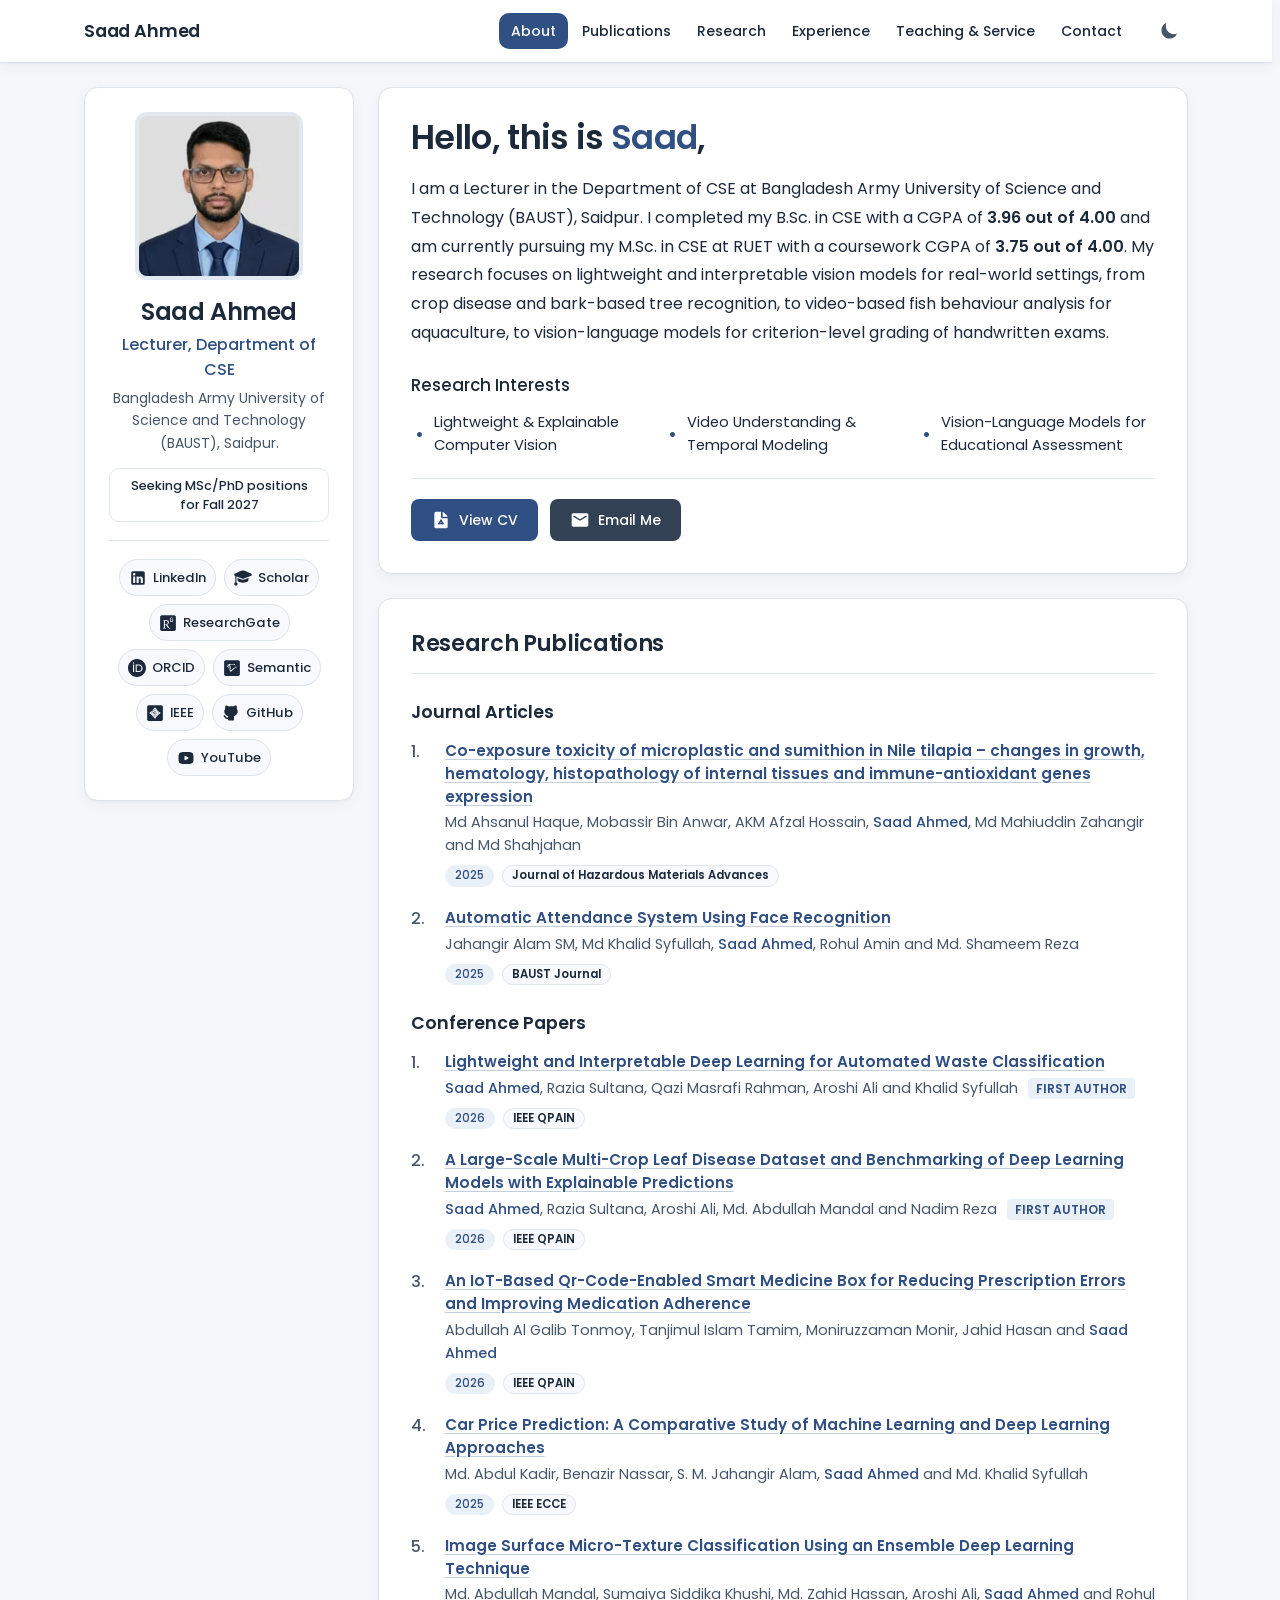
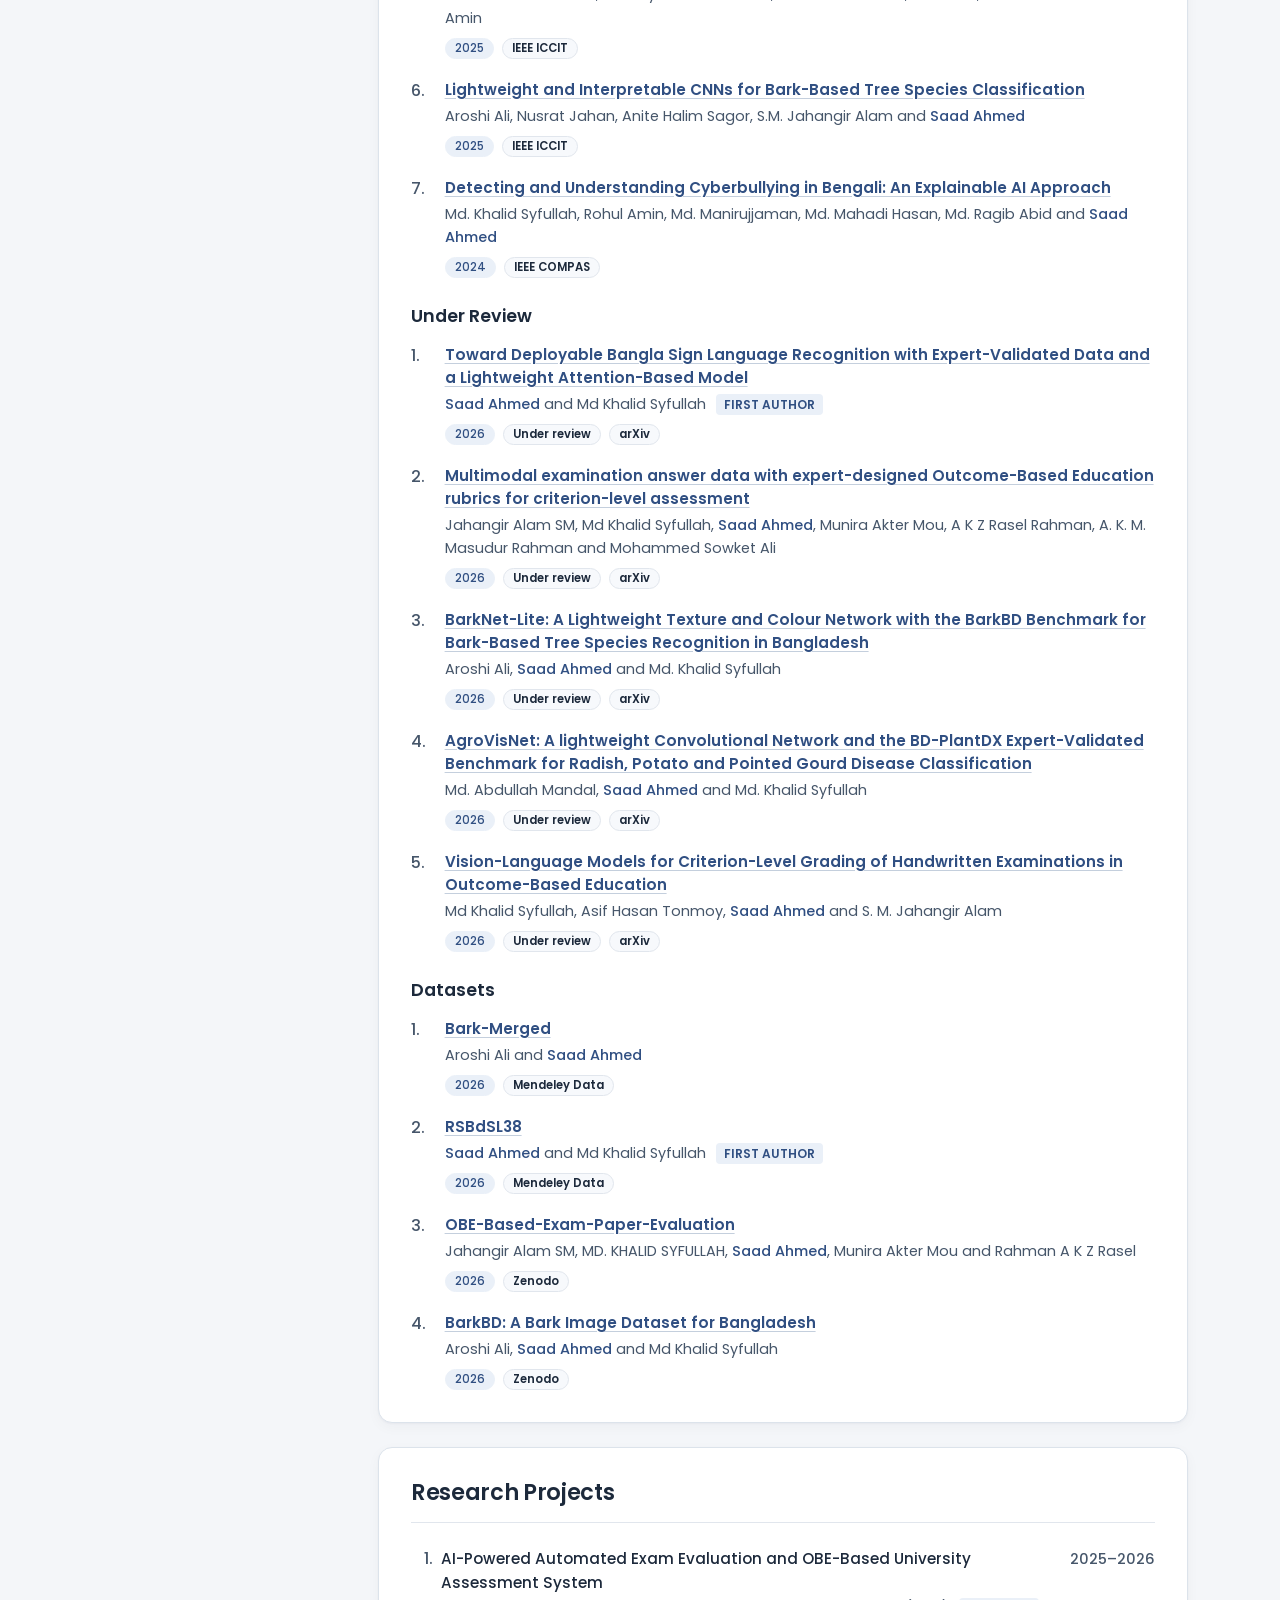
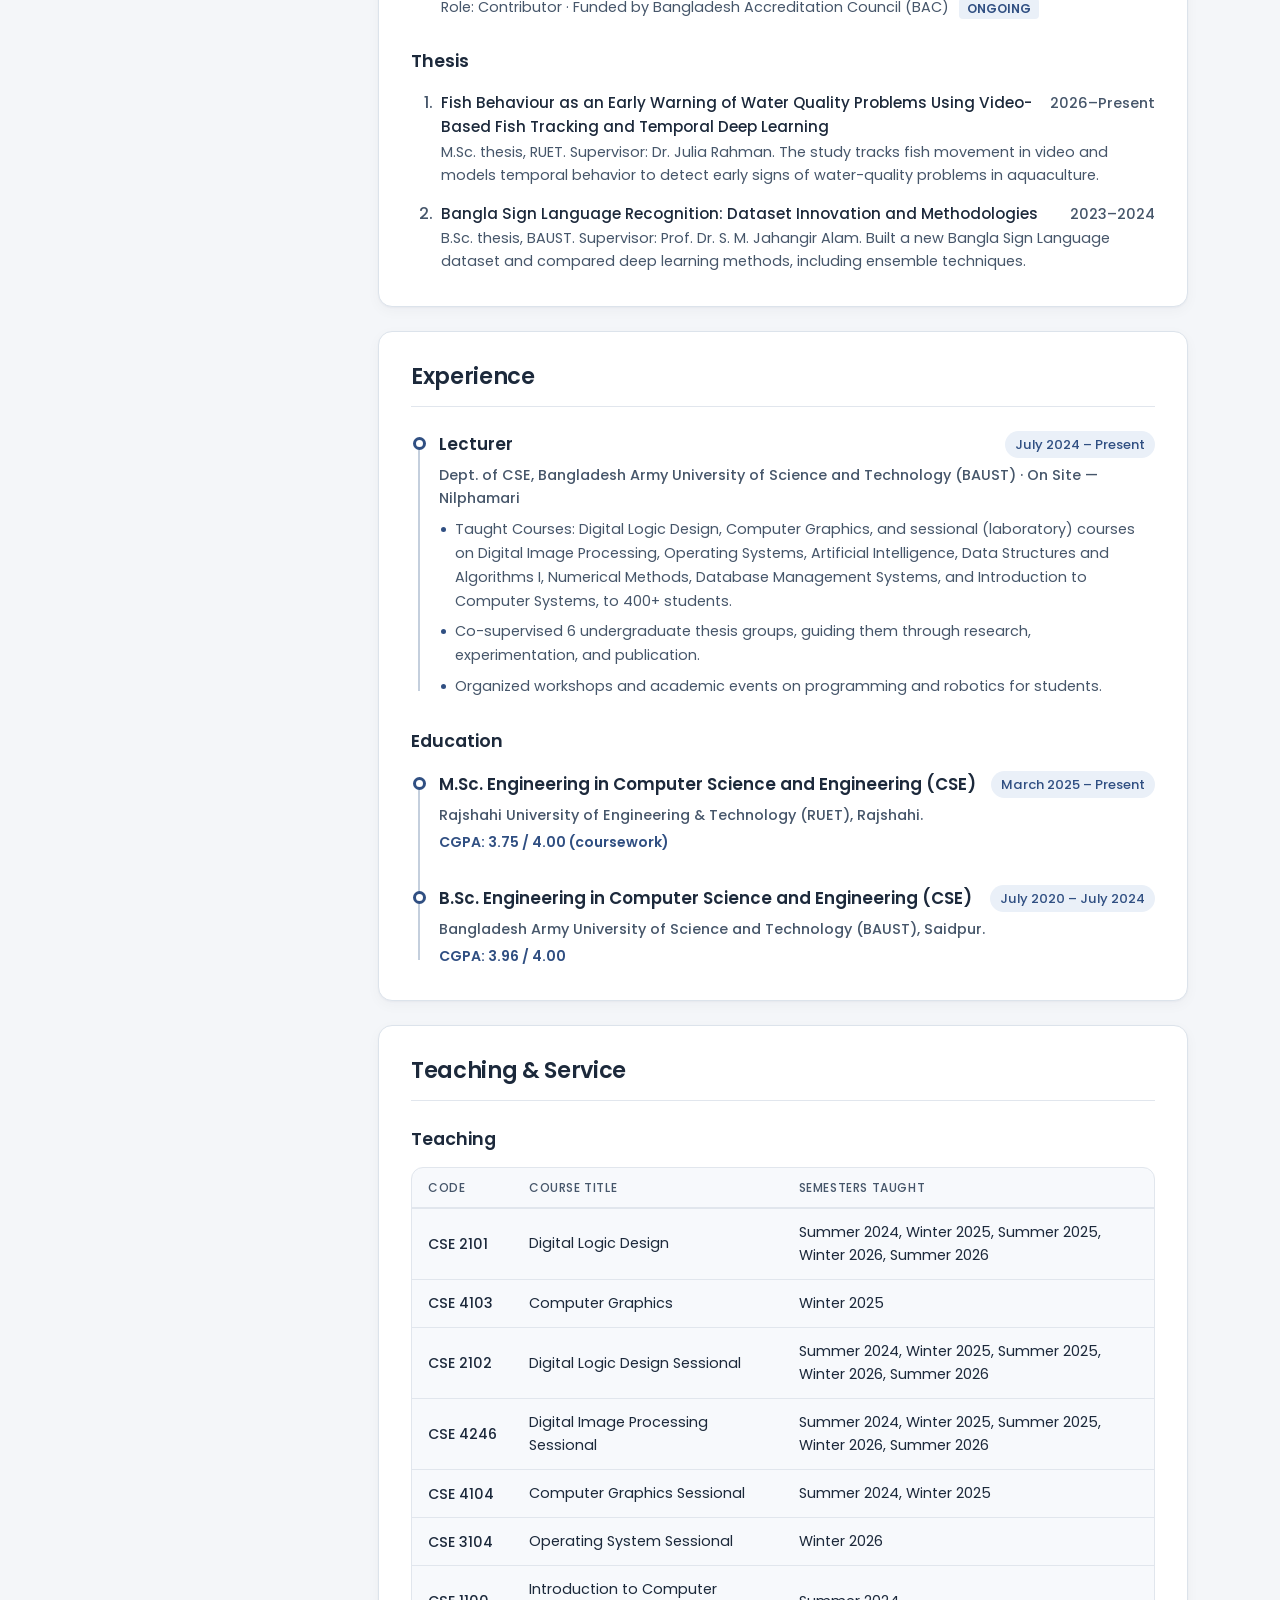
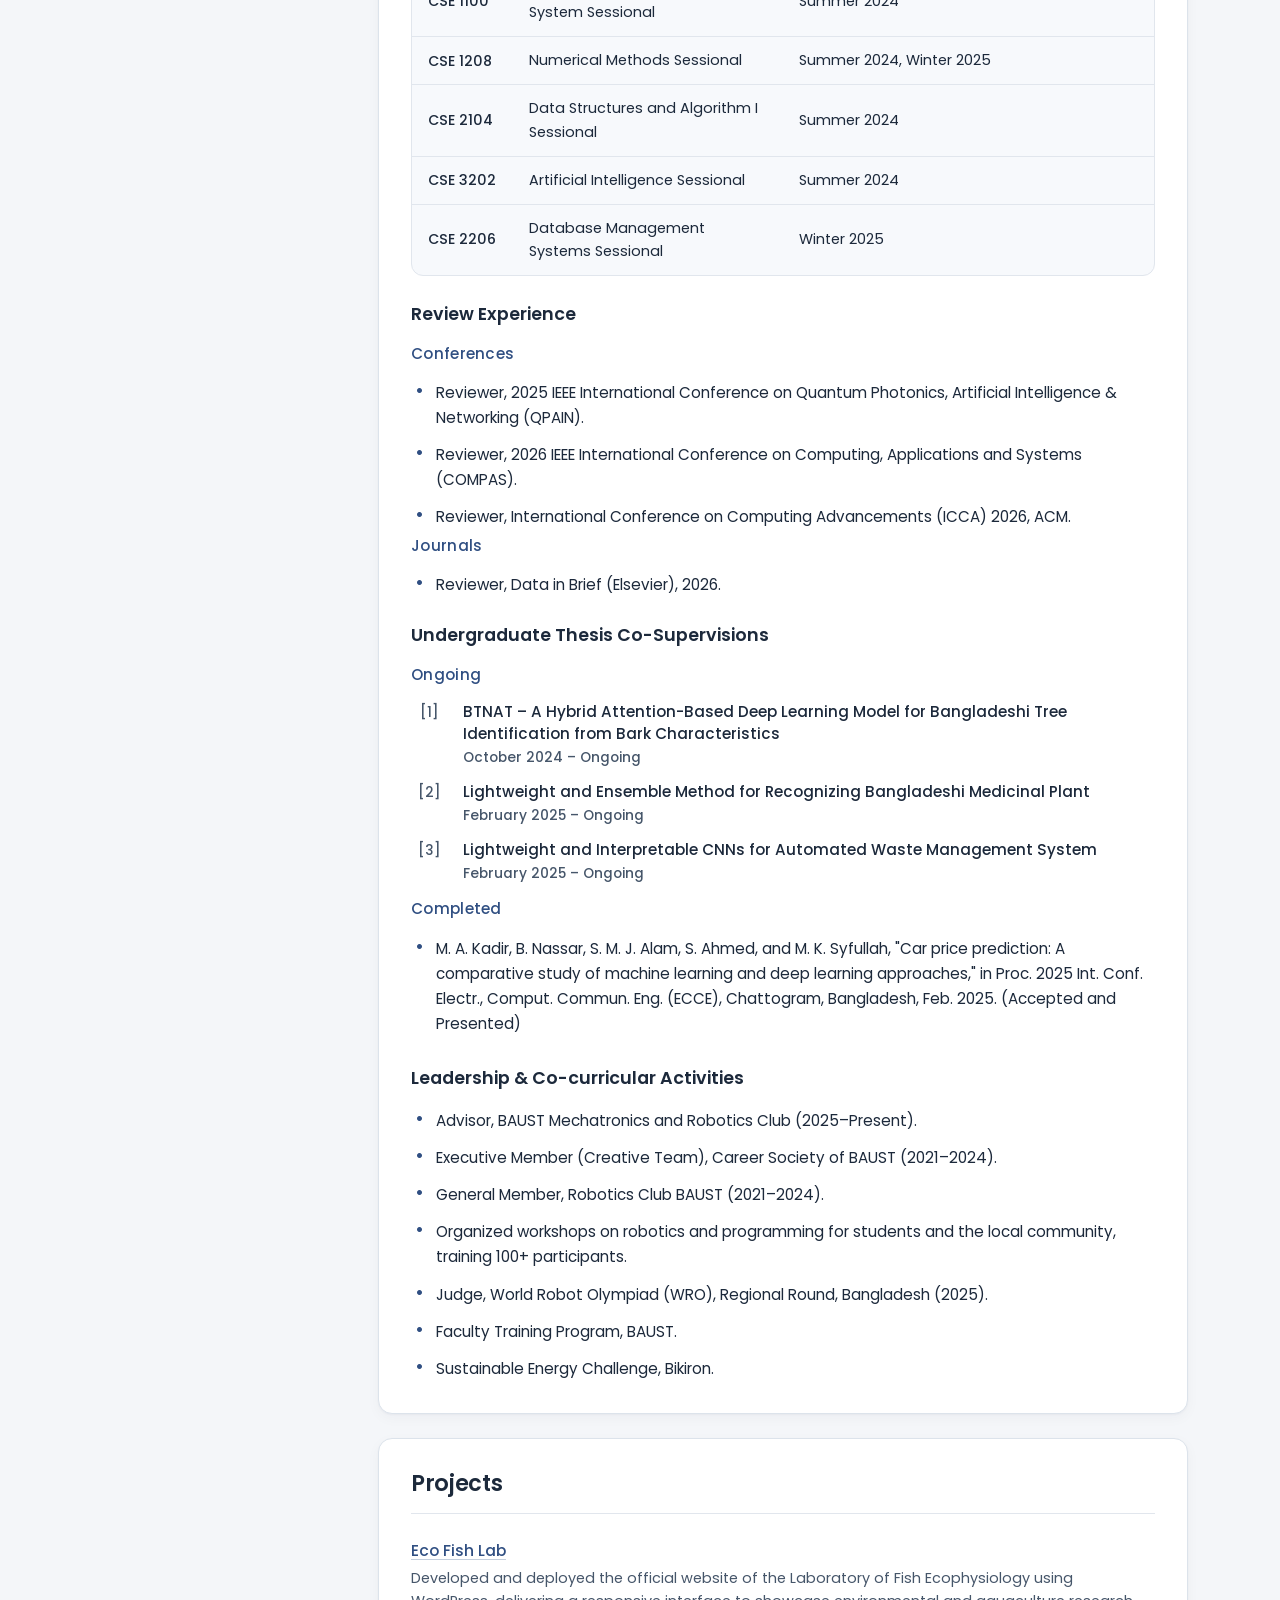
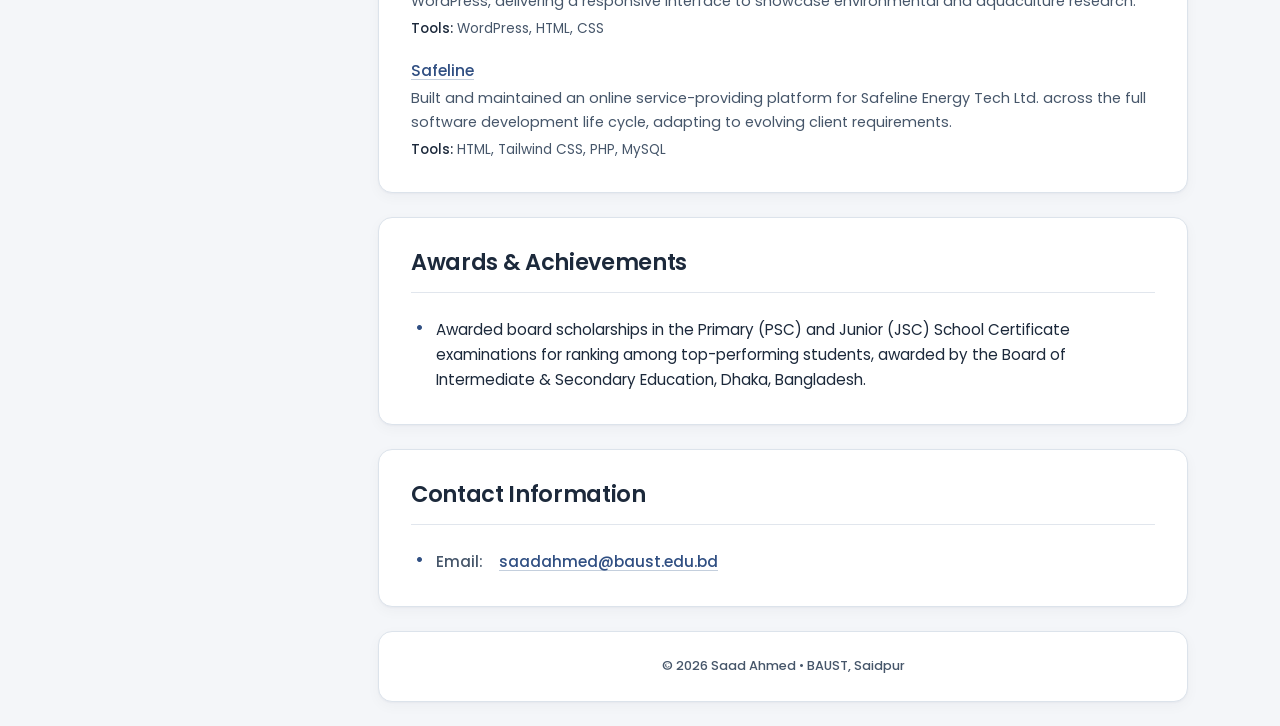
==== commit 62ec222f: "Optimize academic portfolio assets and delivery Co-authored-by: copilot-swe-agent[bot] <198982749+Co" ====
--- a/index.html
+++ b/index.html
@@ -39,29 +39,27 @@
     <meta property="og:url" content="https://saadbaust.github.io/" />
     <meta
       property="og:image"
-      content="https://saadbaust.github.io/images/saadahmed.png"
+      content="https://saadbaust.github.io/images/saadahmed-og.jpg"
     />
     <meta
       property="og:image:secure_url"
-      content="https://saadbaust.github.io/images/saadahmed.png"
+      content="https://saadbaust.github.io/images/saadahmed-og.jpg"
     />
     <meta
       property="og:image:alt"
       content="Saad Ahmed — Lecturer at BAUST, Researcher in Image Processing and Computer Vision"
     />
-    <meta property="og:image:type" content="image/png" />
-    <!-- NOTE: keep these width/height values matching the ACTUAL pixel size of
-         images/saadahmed.png. For best results in Google / link previews use a
-         square image of at least 460×460 (ideally ~1200×1200) and update both
-         numbers below + the same dimensions in the JSON-LD ImageObject. -->
-    <meta property="og:image:width" content="875" />
-    <meta property="og:image:height" content="875" />
+    <meta property="og:image:type" content="image/jpeg" />
+    <!-- NOTE: keep these width/height values matching images/saadahmed-og.jpg
+         (1200×1200) and the same dimensions in the JSON-LD ImageObject. -->
+    <meta property="og:image:width" content="1200" />
+    <meta property="og:image:height" content="1200" />
     <meta property="og:site_name" content="Saad Ahmed | BAUST" />
     <meta property="og:locale" content="en_US" />
     <meta property="profile:first_name" content="Saad" />
     <meta property="profile:last_name" content="Ahmed" />
     <meta property="profile:username" content="saadbaust" />
-    <meta name="twitter:card" content="summary" />
+    <meta name="twitter:card" content="summary_large_image" />
     <meta
       name="twitter:title"
       content="Saad Ahmed | Lecturer &amp; Researcher | BAUST"
@@ -72,7 +70,7 @@
     />
     <meta
       name="twitter:image"
-      content="https://saadbaust.github.io/images/saadahmed.png"
+      content="https://saadbaust.github.io/images/saadahmed-og.jpg"
     />
     <meta
       name="twitter:image:alt"
@@ -101,10 +99,10 @@
           {
             "@type": "ImageObject",
             "@id": "https://saadbaust.github.io/#profile-image",
-            "url": "https://saadbaust.github.io/images/saadahmed.png",
-            "contentUrl": "https://saadbaust.github.io/images/saadahmed.png",
-            "width": 875,
-            "height": 875,
+            "url": "https://saadbaust.github.io/images/saadahmed-og.jpg",
+            "contentUrl": "https://saadbaust.github.io/images/saadahmed-og.jpg",
+            "width": 1200,
+            "height": 1200,
             "caption": "Saad Ahmed — Lecturer, Department of CSE, BAUST"
           },
           {
@@ -140,7 +138,7 @@
             "@type": "Person",
             "@id": "https://saadbaust.github.io/#person",
             "name": "Saad Ahmed",
-            "alternateName": "Saad Ahmed BAUST",
+            "alternateName": ["S. Ahmed", "Saad Ahmed BAUST"],
             "givenName": "Saad",
             "familyName": "Ahmed",
             "description": "Lecturer at the Department of CSE, Bangladesh Army University of Science and Technology (BAUST), researching computer vision, video understanding, and vision-language models.",
@@ -519,12 +517,10 @@
       }
     </script>
 
-    <!-- Favicon: tiny inline "SA" monogram (no extra request, no 404). -->
-    <link
-      rel="icon"
-      href="data:image/svg+xml,%3Csvg xmlns='http://www.w3.org/2000/svg' viewBox='0 0 64 64'%3E%3Crect width='64' height='64' rx='14' fill='%234f46e5'/%3E%3Ctext x='32' y='42' font-family='Arial,sans-serif' font-size='28' font-weight='700' fill='white' text-anchor='middle'%3ESA%3C/text%3E%3C/svg%3E"
-    />
-    <link rel="apple-touch-icon" href="images/saadahmed.png" />
+    <!-- Favicons (root-level so Google Search can use them). -->
+    <link rel="icon" href="/favicon.ico" sizes="48x48" />
+    <link rel="icon" href="/favicon.svg" type="image/svg+xml" />
+    <link rel="apple-touch-icon" href="images/apple-touch-icon.png" />
 
     <!-- Browser UI / address-bar color; kept in sync with the theme toggle. -->
     <meta name="theme-color" id="theme-color-meta" content="#f4f6f9" />
@@ -539,12 +535,12 @@
     </script>
 
     <!-- Styles (style.css) and the self-hosted Poppins font (fonts/).
-         The three most-used weights are preloaded so text renders in Poppins
+         The two main weights (400, 600) are preloaded so text renders in Poppins
          straight away; @font-face rules live at the top of style.css. -->
     <link rel="preload" href="fonts/poppins-400-latin.woff2" as="font" type="font/woff2" crossorigin />
-    <link rel="preload" href="fonts/poppins-500-latin.woff2" as="font" type="font/woff2" crossorigin />
     <link rel="preload" href="fonts/poppins-600-latin.woff2" as="font" type="font/woff2" crossorigin />
     <link rel="stylesheet" href="style.css" />
+    <script src="main.js" defer></script>
   </head>
 
   <!-- ===================== PAGE BODY ===================== -->
@@ -622,11 +618,12 @@
       <aside class="profile-rail">
         <div class="profile-card content-block">
           <div class="photo-frame">
-            <!-- WebP loads first for speed; PNG is the fallback AND the image
-                 referenced by all SEO tags (og:image, twitter:image, JSON-LD,
-                 sitemap). Keep those SEO references on the PNG. -->
+            <!-- WebP loads first for speed (1x/2x); the PNG is only the fallback. -->
             <picture>
-              <source srcset="images/saadahmed.webp" type="image/webp" />
+              <source
+                srcset="images/saadahmed-168.webp 1x, images/saadahmed-336.webp 2x"
+                type="image/webp"
+              />
               <img
                 src="images/saadahmed.png"
                 alt="Saad Ahmed — Lecturer, Department of CSE, Bangladesh Army University of Science and Technology (BAUST)"
@@ -1323,6 +1320,5 @@
       </svg>
     </button>
 
-    <script src="main.js"></script>
   </body>
 </html>
--- a/style.css
+++ b/style.css
@@ -89,6 +89,7 @@
     0 1px 2px rgba(24, 39, 61, 0.035), 0 4px 14px rgba(24, 39, 61, 0.035);
   --timeline-line: #c4cfdd;
   --scrollbar: #cbd5e1;
+  --on-solid: #ffffff; /* text on brand-colored fills */
   --nav-height: 62px;
 }
 
@@ -207,7 +208,7 @@
   clip: auto;
   white-space: normal;
   background: var(--brand-solid);
-  color: #ffffff;
+  color: var(--on-solid);
   font-weight: 500;
   font-size: 0.875rem;
   border-radius: 8px;
@@ -287,7 +288,7 @@
 }
 .nav-link.active {
   background: var(--brand-solid);
-  color: #ffffff;
+  color: var(--on-solid);
 }
 .nav-tools {
   display: flex;
@@ -506,7 +507,7 @@
   padding: 10px 20px;
   border-radius: 8px;
   text-decoration: none;
-  color: #ffffff;
+  color: var(--on-solid);
   transition: background-color 0.2s;
 }
 .btn svg {
@@ -1005,7 +1006,7 @@
   border: none;
   border-radius: 50%;
   background-color: var(--brand-solid);
-  color: #ffffff;
+  color: var(--on-solid);
   cursor: pointer;
   box-shadow: var(--shadow);
   opacity: 0;
